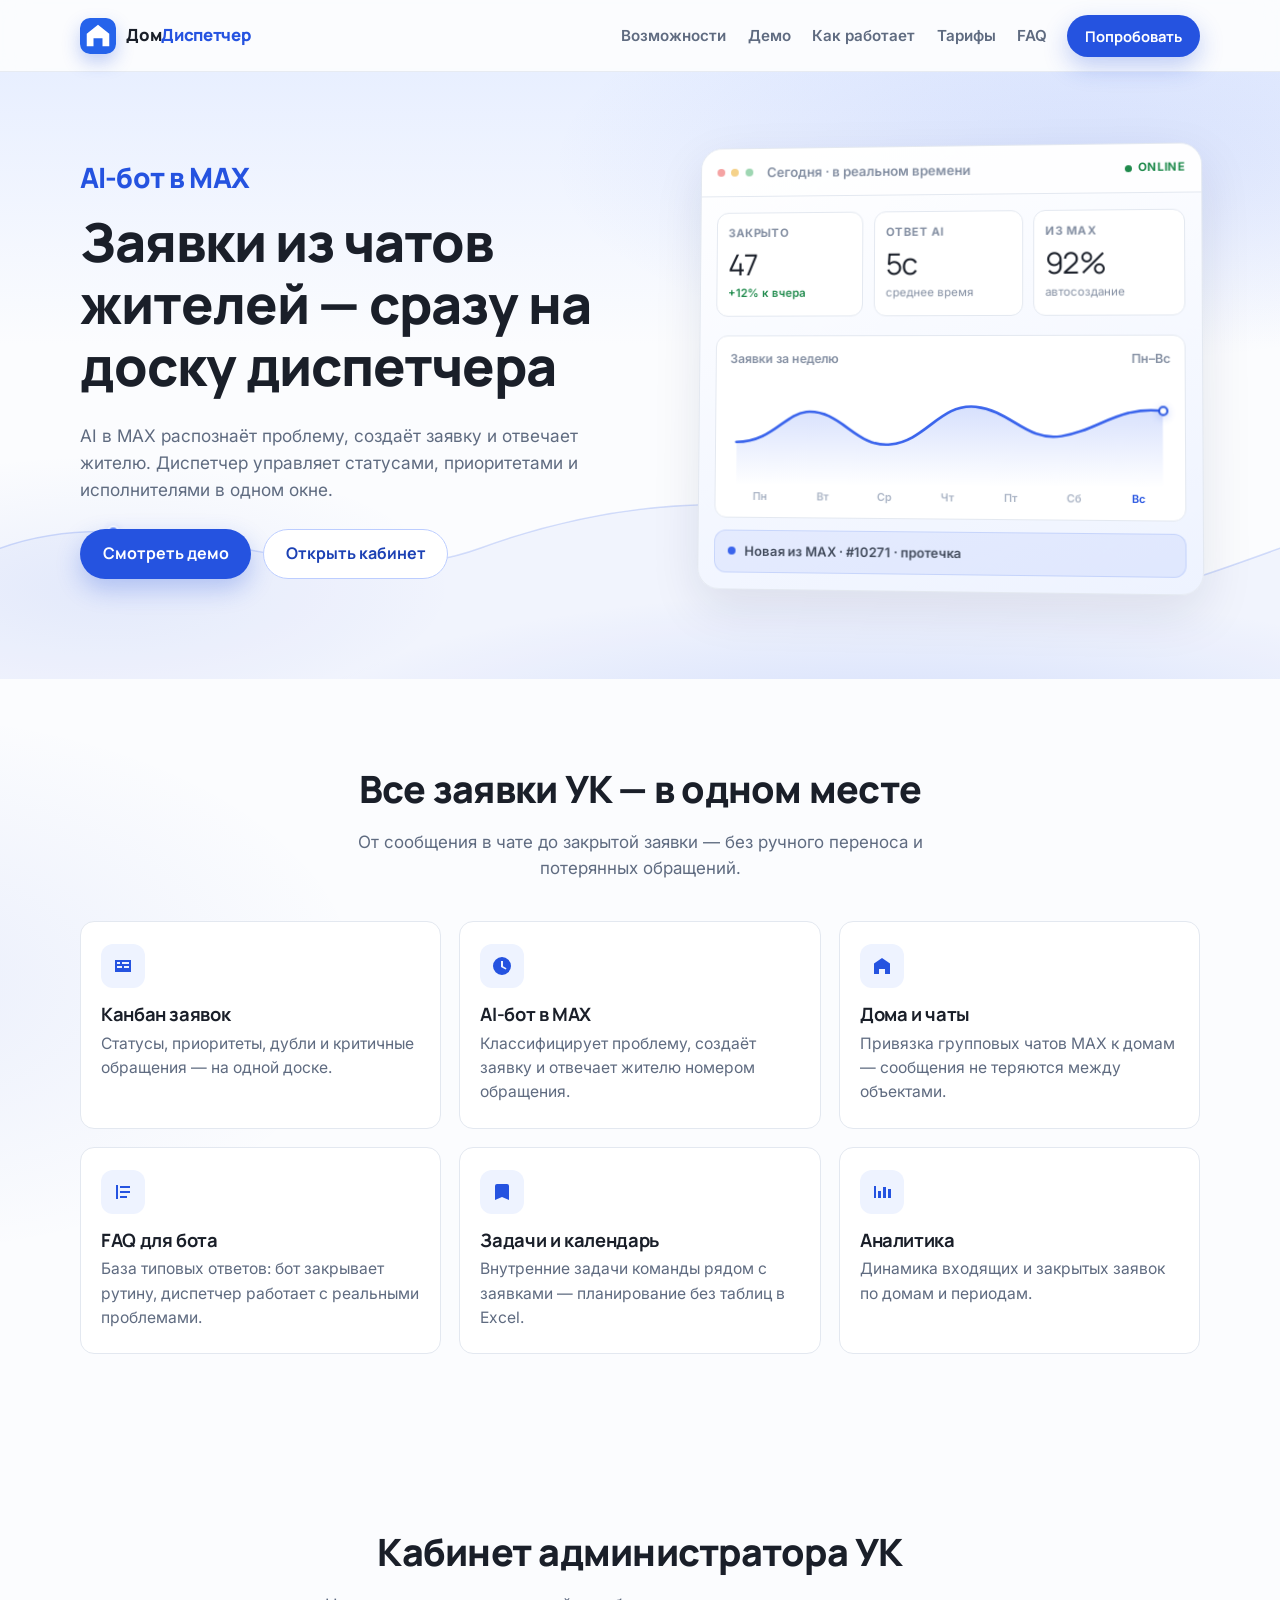
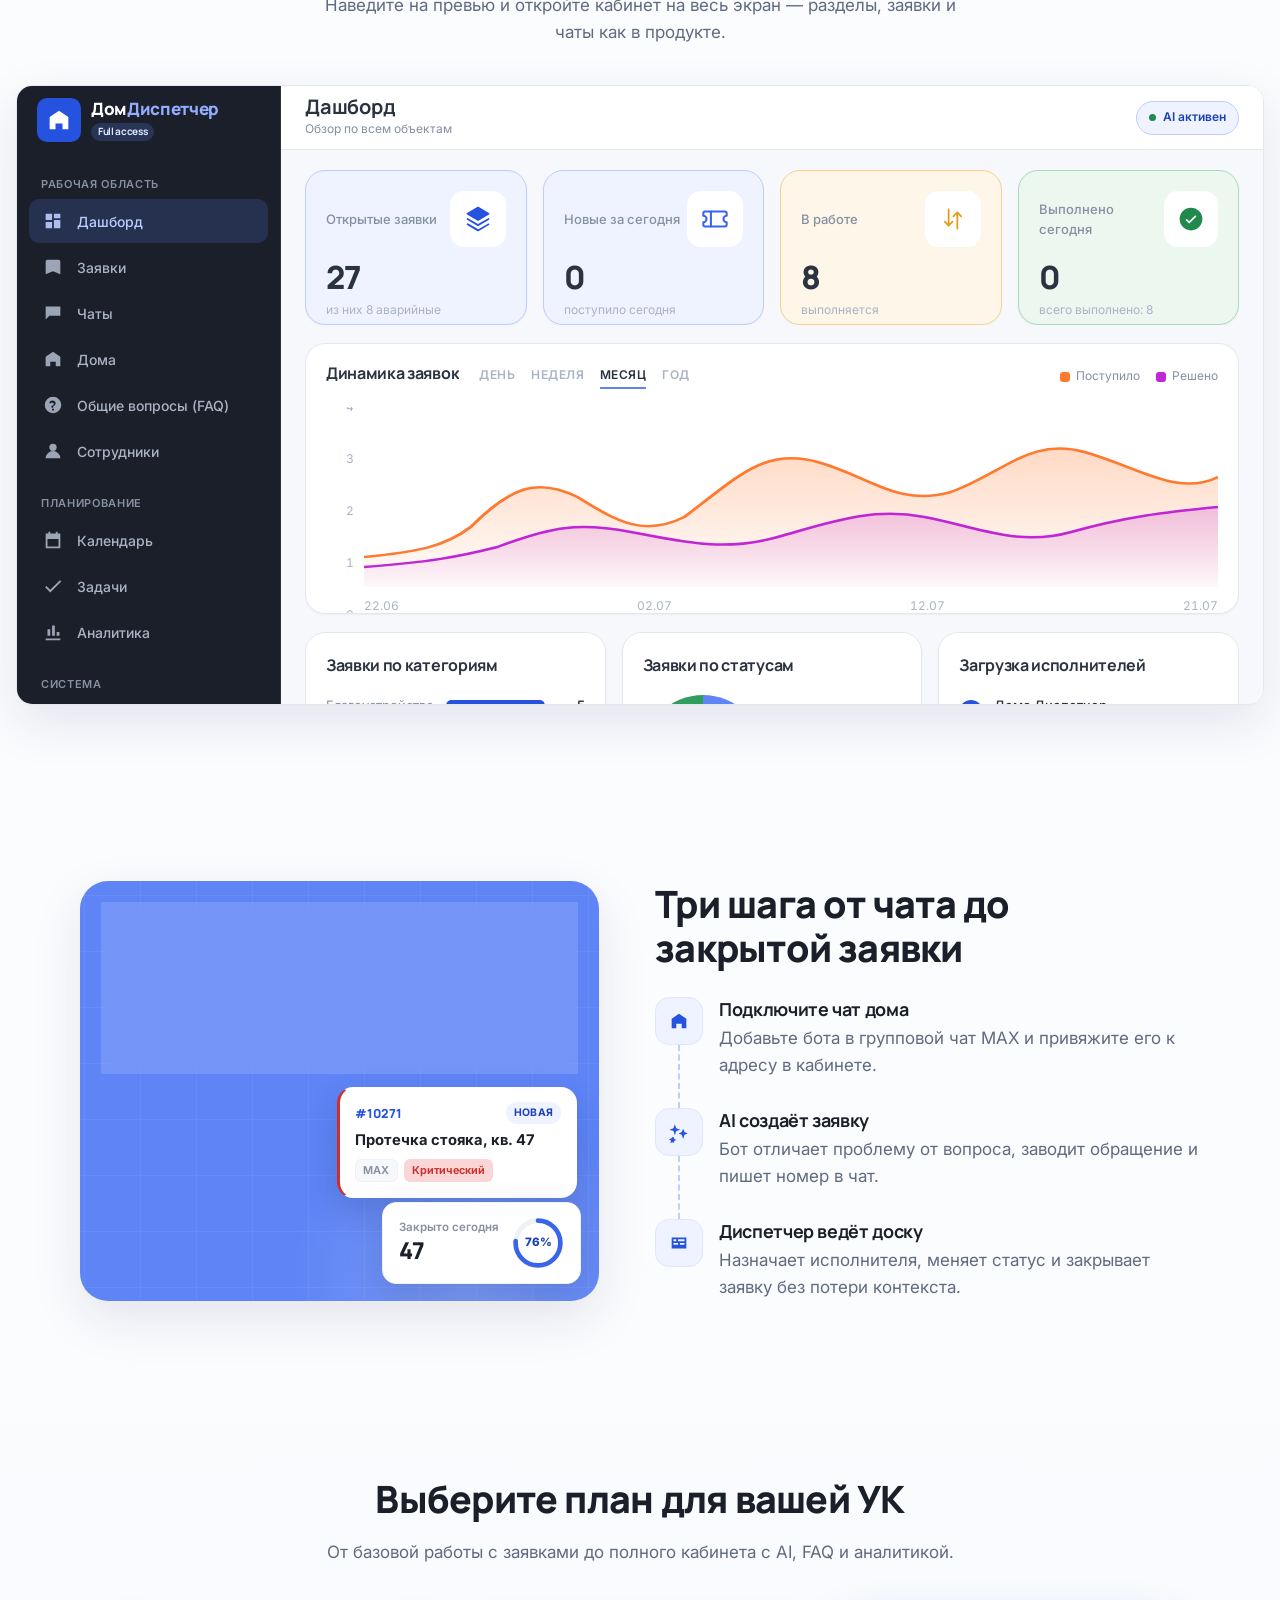
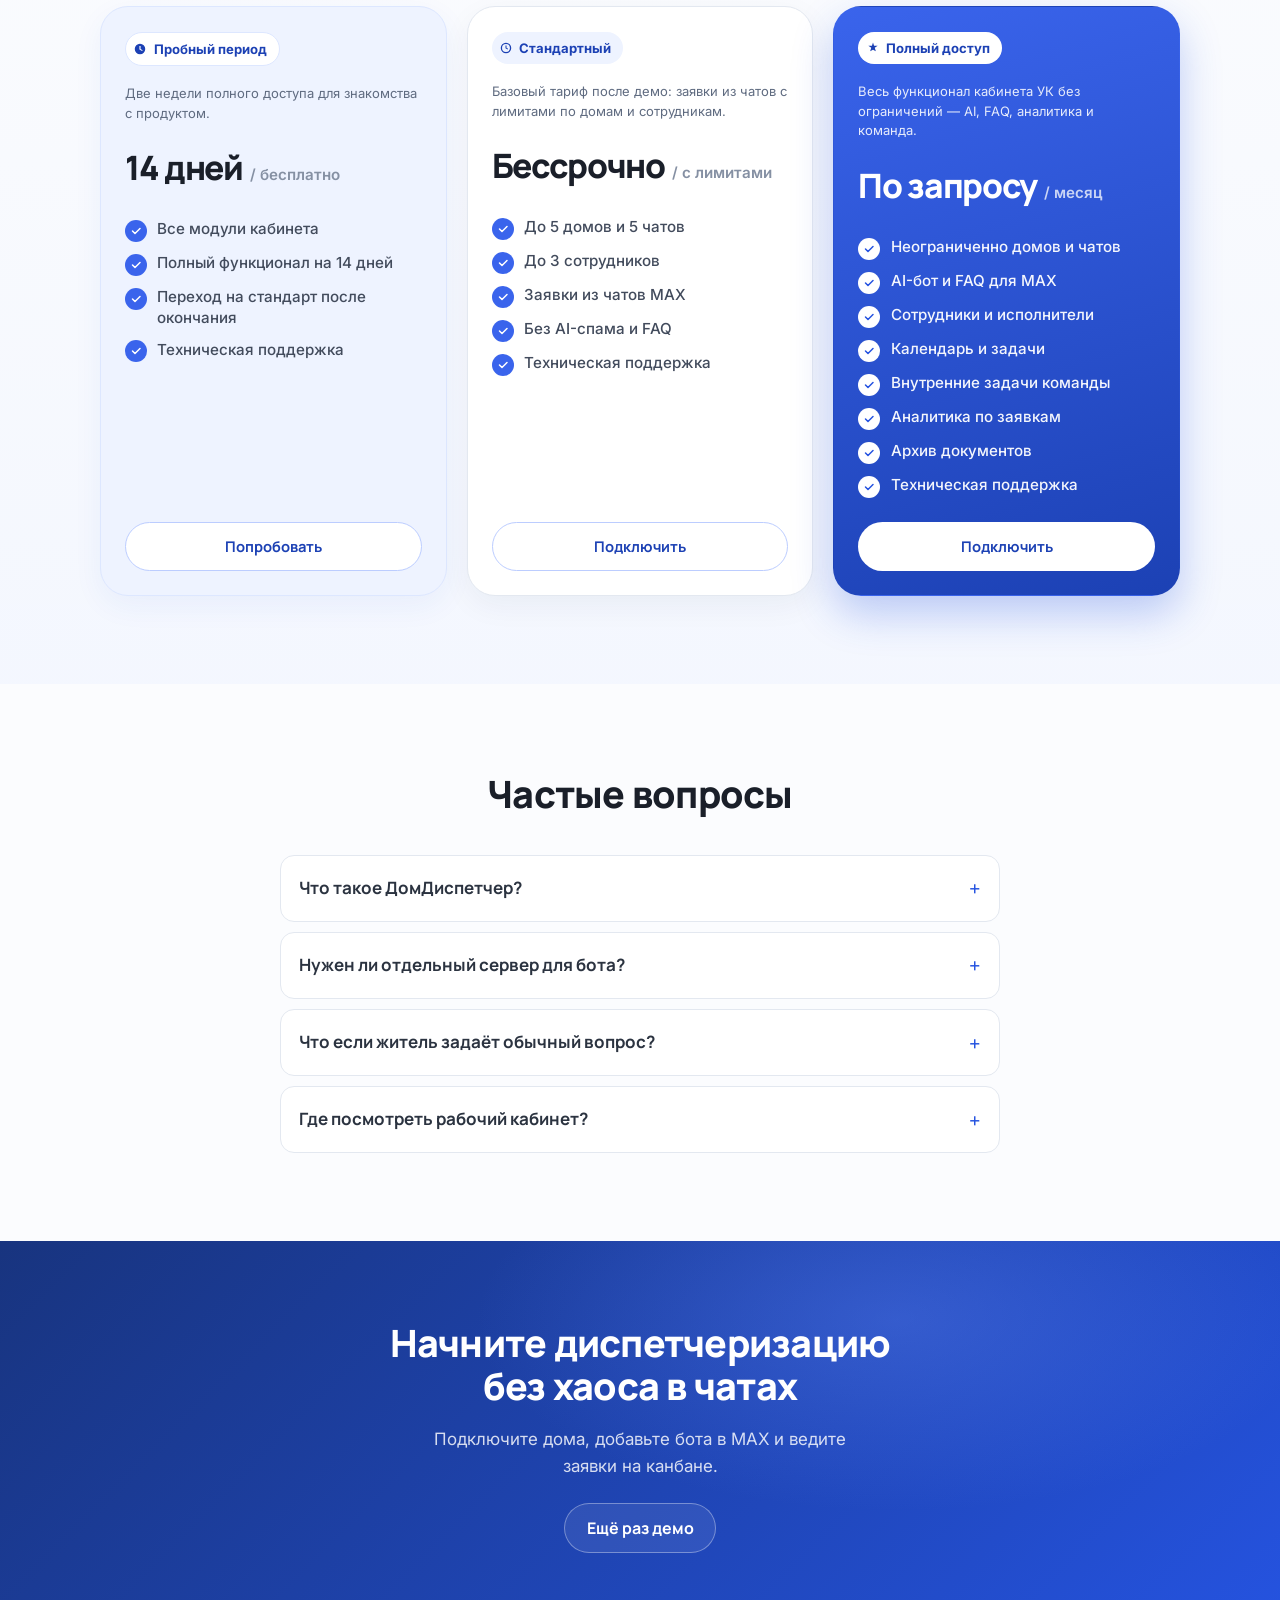
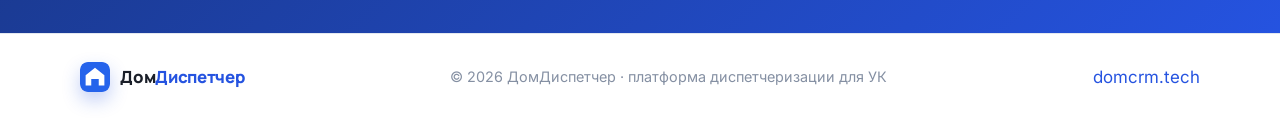
==== index.html @ 7c8297c4 "лендинг" ====
<!doctype html>
<html lang="ru">
  <head>
    <meta charset="UTF-8" />
    <meta name="viewport" content="width=device-width, initial-scale=1.0" />
    <title>ДомДиспетчер — диспетчеризация заявок для УК</title>
    <meta
      name="description"
      content="Платформа управления зданиями и заявками с AI-ботом в MAX. Заявки из чатов жителей — на доску заявок диспетчера автоматически."
    />
    <link rel="preconnect" href="https://fonts.googleapis.com" />
    <link rel="preconnect" href="https://fonts.gstatic.com" crossorigin />
    <link
      href="https://fonts.googleapis.com/css2?family=Inter:wght@400;500;600;700&family=Manrope:wght@500;600;700;800&display=swap"
      rel="stylesheet"
    />
    <link rel="icon" href="public/favicon.svg" type="image/svg+xml" />
    <link rel="stylesheet" href="css/styles.css" />
    <link rel="stylesheet" href="css/cabinet.css" />
  </head>
  <body>
    <header class="site-header" id="top">
      <div class="container header-inner">
        <a class="brand" href="#top" aria-label="ДомДиспетчер">
          <span class="brand__mark" aria-hidden="true">
            <img src="public/favicon.svg" width="36" height="36" alt="" />
          </span>
          <span class="brand__text">Дом<span>Диспетчер</span></span>
        </a>

        <nav class="nav" id="nav" aria-label="Основная навигация">
          <a href="#features">Возможности</a>
          <a href="#demo">Демо</a>
          <a href="#how">Как работает</a>
          <a href="#pricing">Тарифы</a>
          <a href="#faq">FAQ</a>
        </nav>

        <div class="header-actions">
          <button type="button" class="btn btn--primary" data-lead-open data-tariff="trial">
            Попробовать
          </button>
          <button
            class="nav-toggle"
            id="navToggle"
            type="button"
            aria-label="Меню"
            aria-expanded="false"
          >
            <span></span><span></span>
          </button>
        </div>
      </div>
    </header>

    <main>
      <!-- HERO -->
      <section class="hero">
        <div class="hero__glow" aria-hidden="true"></div>
        <div class="hero-wave" aria-hidden="true">
          <svg
            class="hero-wave__svg"
            viewBox="0 0 1200 400"
            preserveAspectRatio="none"
            xmlns="http://www.w3.org/2000/svg"
          >
            <path
              class="hero-wave__fill"
              d="M0 220 C150 140 300 300 450 220 S750 140 900 220 S1050 300 1200 220 V400 H0 Z"
            />
            <path
              id="heroWavePath"
              class="hero-wave__line"
              fill="none"
              d="M0 220 C150 140 300 300 450 220 S750 140 900 220 S1050 300 1200 220"
            />
          </svg>
          <span class="hero-wave__ball" id="heroWaveBall"></span>
        </div>
        <div class="container hero__grid">
          <div class="hero__copy">
            <p class="hero__brand">AI-бот в MAX</p>
            <h1>Заявки из чатов жителей — сразу на доску диспетчера</h1>
            <p class="hero__lead">
              AI в MAX распознаёт проблему, создаёт заявку и отвечает жителю. Диспетчер управляет
              статусами, приоритетами и исполнителями в одном окне.
            </p>
            <div class="hero__cta">
              <a class="btn btn--primary btn--lg" href="#demo">Смотреть демо</a>
              <a
                class="btn btn--outline btn--lg"
                href="https://domcrm.tech"
                target="_blank"
                rel="noopener"
                >Открыть кабинет</a
              >
            </div>
          </div>

          <div class="hero__visual" aria-hidden="true">
            <div class="hero-stats-tilt" id="heroStatsTilt">
              <div class="hero-stats">
                <div class="hero-stats__bar">
                  <span class="dot"></span><span class="dot"></span><span class="dot"></span>
                  <span class="hero-stats__title">Сегодня · в реальном времени</span>
                  <span class="hero-stats__live"><i></i> online</span>
                </div>

                <div class="hero-stats__kpis">
                  <div class="hero-kpi">
                    <span class="hero-kpi__label">Закрыто</span>
                    <strong class="hero-kpi__value"
                      ><span data-count="47" data-suffix="">0</span></strong
                    >
                    <span class="hero-kpi__hint hero-kpi__hint--up">+12% к вчера</span>
                  </div>
                  <div class="hero-kpi">
                    <span class="hero-kpi__label">Ответ AI</span>
                    <strong class="hero-kpi__value"
                      ><span data-count="5" data-suffix="с">0</span></strong
                    >
                    <span class="hero-kpi__hint">среднее время</span>
                  </div>
                  <div class="hero-kpi">
                    <span class="hero-kpi__label">Из MAX</span>
                    <strong class="hero-kpi__value"
                      ><span data-count="92" data-suffix="%">0</span></strong
                    >
                    <span class="hero-kpi__hint">автосоздание</span>
                  </div>
                </div>

                <div class="hero-stats__chart">
                  <div class="hero-chart__head">
                    <span>Заявки за неделю</span>
                    <span>Пн–Вс</span>
                  </div>
                  <div class="hero-chart__wave">
                    <svg
                      class="hero-chart__svg"
                      viewBox="-6 0 372 120"
                      preserveAspectRatio="none"
                      aria-hidden="true"
                    >
                      <defs>
                        <linearGradient
                          id="heroWaveFill"
                          gradientUnits="userSpaceOnUse"
                          x1="0"
                          y1="28"
                          x2="0"
                          y2="120"
                        >
                          <stop offset="0%" stop-color="#5e84f6" stop-opacity="0.26" />
                          <stop offset="100%" stop-color="#5e84f6" stop-opacity="0" />
                        </linearGradient>
                      </defs>
                      <path
                        class="hero-chart__area"
                        d="M0 120 V72 C30 72 42 40 60 38 C90 35 102 78 132 74 C162 70 174 28 204 32 C234 36 246 70 276 64 C306 58 324 30 360 36 V120 Z"
                      />
                      <path
                        id="heroChartLine"
                        class="hero-chart__line"
                        fill="none"
                        d="M0 72 C30 72 42 40 60 38 C90 35 102 78 132 74 C162 70 174 28 204 32 C234 36 246 70 276 64 C306 58 324 30 360 36"
                      />
                    </svg>
                    <span class="hero-chart__dot" id="heroChartDot"></span>
                    <div class="hero-chart__labels">
                      <span>Пн</span><span>Вт</span><span>Ср</span><span>Чт</span><span>Пт</span
                      ><span>Сб</span><span>Вс</span>
                    </div>
                  </div>
                </div>

                <div class="hero-stats__feed">
                  <span class="hero-stats__feed-dot"></span>
                  <span class="hero-stats__feed-text">Новая из MAX · #10271 · протечка</span>
                </div>
              </div>
            </div>
          </div>
        </div>
      </section>

      <!-- FEATURES -->
      <section class="section" id="features">
        <div class="container">
          <header class="section-head">
            <h2>Все заявки УК — в одном месте</h2>
            <p class="section-lead">
              От сообщения в чате до закрытой заявки — без ручного переноса и потерянных обращений.
            </p>
          </header>

          <div class="feature-grid">
            <article class="feature">
              <div class="feature__icon" aria-hidden="true">
                <svg width="24" height="24" viewBox="0 0 24 24" fill="none">
                  <path
                    d="M4 6h16v12H4V6Zm2 2v2h3V8H6Zm5 0v2h7V8h-7Zm-5 4v2h5v-2H6Zm7 0v2h5v-2h-5Z"
                    fill="currentColor"
                  />
                </svg>
              </div>
              <h3>Канбан заявок</h3>
              <p>Статусы, приоритеты, дубли и критичные обращения — на одной доске.</p>
            </article>
            <article class="feature">
              <div class="feature__icon" aria-hidden="true">
                <svg width="24" height="24" viewBox="0 0 24 24" fill="none">
                  <path
                    d="M12 3a9 9 0 1 0 0 18 9 9 0 0 0 0-18Zm1 4v5.2l3.5 2.1-.8 1.3L11 13V7h2Z"
                    fill="currentColor"
                  />
                </svg>
              </div>
              <h3>AI-бот в MAX</h3>
              <p>Классифицирует проблему, создаёт заявку и отвечает жителю номером обращения.</p>
            </article>
            <article class="feature">
              <div class="feature__icon" aria-hidden="true">
                <svg width="24" height="24" viewBox="0 0 24 24" fill="none">
                  <path d="M4 20V9.5L12 4l8 5.5V20h-5v-5H9v5H4Z" fill="currentColor" />
                </svg>
              </div>
              <h3>Дома и чаты</h3>
              <p>Привязка групповых чатов MAX к домам — сообщения не теряются между объектами.</p>
            </article>
            <article class="feature">
              <div class="feature__icon" aria-hidden="true">
                <svg width="24" height="24" viewBox="0 0 24 24" fill="none">
                  <path
                    d="M5 19V5h2v14H5Zm4-8h10v2H9v-2Zm0-5h10v2H9V6Zm0 10h7v2H9v-2Z"
                    fill="currentColor"
                  />
                </svg>
              </div>
              <h3>FAQ для бота</h3>
              <p>
                База типовых ответов: бот закрывает рутину, диспетчер работает с реальными
                проблемами.
              </p>
            </article>
            <article class="feature">
              <div class="feature__icon" aria-hidden="true">
                <svg width="24" height="24" viewBox="0 0 24 24" fill="none">
                  <path
                    d="M7 4h10a2 2 0 0 1 2 2v14l-7-3-7 3V6a2 2 0 0 1 2-2Z"
                    fill="currentColor"
                  />
                </svg>
              </div>
              <h3>Задачи и календарь</h3>
              <p>Внутренние задачи команды рядом с заявками — планирование без таблиц в Excel.</p>
            </article>
            <article class="feature">
              <div class="feature__icon" aria-hidden="true">
                <svg width="24" height="24" viewBox="0 0 24 24" fill="none">
                  <path
                    d="M4 18V6h2v12H4Zm4-7h3v7H8v-7Zm5-4h3v11h-3V7Zm5 2h3v9h-3V9Z"
                    fill="currentColor"
                  />
                </svg>
              </div>
              <h3>Аналитика</h3>
              <p>Динамика входящих и закрытых заявок по домам и периодам.</p>
            </article>
          </div>
        </div>
      </section>

      <!-- INTERACTIVE DEMO -->
      <section class="section section--demo" id="demo">
        <div class="container container--wide">
          <header class="section-head">
            <h2>Кабинет администратора УК</h2>
            <p class="section-lead">
              Наведите на превью и откройте кабинет на весь экран — разделы, заявки и чаты как в
              продукте.
            </p>
          </header>

          <div class="demo-frame" id="demoFrame">
            <div
              class="cabinet-demo"
              id="cabinetDemo"
              aria-label="Демо кабинета администратора ДомДиспетчер"
            >
              <div class="app-shell">
                <aside class="app-sidebar">
                  <div class="app-sidebar__brand">
                    <span class="app-sidebar__logo" aria-hidden="true">
                      <svg width="28" height="28" viewBox="0 0 24 24" fill="currentColor">
                        <path d="M4 20V9.5L12 4l8 5.5V20h-5v-5H9v5H4Z" />
                      </svg>
                    </span>
                    <div class="app-sidebar__title">
                      <div>Дом<span class="app-sidebar__title-accent">Диспетчер</span></div>
                      <span class="app-sidebar__demo-badge">Full access</span>
                    </div>
                  </div>

                  <nav class="app-sidebar__nav" id="cabinetNav" aria-label="Разделы кабинета">
                    <div class="app-sidebar__section">
                      <p class="app-sidebar__section-title">Рабочая область</p>
                      <button
                        type="button"
                        class="app-sidebar__link app-sidebar__link--active"
                        data-screen="dashboard"
                      >
                        <span class="app-sidebar__link-icon"
                          ><svg viewBox="0 0 24 24" fill="currentColor">
                            <path
                              d="M4 4h7v7H4V4Zm9 0h7v5h-7V4ZM4 13h7v7H4v-7Zm9-2h7v9h-7v-9Z"
                            /></svg
                        ></span>
                        <span class="app-sidebar__link-label">Дашборд</span>
                      </button>
                      <button type="button" class="app-sidebar__link" data-screen="requests">
                        <span class="app-sidebar__link-icon"
                          ><svg viewBox="0 0 24 24" fill="currentColor">
                            <path d="M6 4h12a2 2 0 0 1 2 2v14l-8-3.5L4 20V6a2 2 0 0 1 2-2Z" /></svg
                        ></span>
                        <span class="app-sidebar__link-label">Заявки</span>
                      </button>
                      <button type="button" class="app-sidebar__link" data-screen="chats">
                        <span class="app-sidebar__link-icon"
                          ><svg viewBox="0 0 24 24" fill="currentColor">
                            <path d="M4 5h16v10H8l-4 4V5Z" /></svg
                        ></span>
                        <span class="app-sidebar__link-label">Чаты</span>
                      </button>
                      <button type="button" class="app-sidebar__link" data-screen="buildings">
                        <span class="app-sidebar__link-icon"
                          ><svg viewBox="0 0 24 24" fill="currentColor">
                            <path d="M4 20V9.5L12 4l8 5.5V20h-5v-5H9v5H4Z" /></svg
                        ></span>
                        <span class="app-sidebar__link-label">Дома</span>
                      </button>
                      <button type="button" class="app-sidebar__link" data-screen="faq">
                        <span class="app-sidebar__link-icon"
                          ><svg viewBox="0 0 24 24" fill="currentColor">
                            <path
                              d="M12 3a9 9 0 1 0 0 18 9 9 0 0 0 0-18Zm-1 13h2v2h-2v-2Zm2.2-3.1-.9.5V15h-2v-1.8l1.8-1c.5-.3.8-.7.8-1.2 0-.8-.6-1.4-1.5-1.4S9.8 9.4 9.8 10H8c0-1.8 1.4-3 3.4-3S14.8 8.2 14.8 10c0 1.1-.5 1.9-1.6 2.9Z"
                            /></svg
                        ></span>
                        <span class="app-sidebar__link-label">Общие вопросы (FAQ)</span>
                      </button>
                      <button type="button" class="app-sidebar__link" data-screen="staff">
                        <span class="app-sidebar__link-icon"
                          ><svg viewBox="0 0 24 24" fill="currentColor">
                            <path
                              d="M12 12a4 4 0 1 0-4-4 4 4 0 0 0 4 4Zm-8 8a8 8 0 0 1 16 0H4Z"
                            /></svg
                        ></span>
                        <span class="app-sidebar__link-label">Сотрудники</span>
                      </button>
                    </div>
                    <div class="app-sidebar__section">
                      <p class="app-sidebar__section-title">Планирование</p>
                      <button type="button" class="app-sidebar__link" data-screen="calendar">
                        <span class="app-sidebar__link-icon"
                          ><svg viewBox="0 0 24 24" fill="currentColor">
                            <path d="M7 3h2v2h6V3h2v2h3v16H4V5h3V3Zm11 8H6v8h12v-8Z" /></svg
                        ></span>
                        <span class="app-sidebar__link-label">Календарь</span>
                      </button>
                      <button type="button" class="app-sidebar__link" data-screen="tasks">
                        <span class="app-sidebar__link-icon"
                          ><svg viewBox="0 0 24 24" fill="currentColor">
                            <path d="M9 16.2 4.8 12l-1.4 1.4L9 19 21 7l-1.4-1.4L9 16.2Z" /></svg
                        ></span>
                        <span class="app-sidebar__link-label">Задачи</span>
                      </button>
                      <button type="button" class="app-sidebar__link" data-screen="analytics">
                        <span class="app-sidebar__link-icon"
                          ><svg viewBox="0 0 24 24" fill="currentColor">
                            <path
                              d="M4 19h16v2H4v-2Zm2-3h3v-7H6v7Zm5 0h3V5h-3v11Zm5 0h3v-4h-3v4Z"
                            /></svg
                        ></span>
                        <span class="app-sidebar__link-label">Аналитика</span>
                      </button>
                    </div>
                    <div class="app-sidebar__section">
                      <p class="app-sidebar__section-title">Система</p>
                      <button type="button" class="app-sidebar__link" data-screen="documents">
                        <span class="app-sidebar__link-icon"
                          ><svg viewBox="0 0 24 24" fill="currentColor">
                            <path d="M6 2h9l5 5v15H6V2Zm8 1.5V8h4.5L14 3.5Z" /></svg
                        ></span>
                        <span class="app-sidebar__link-label">Документы</span>
                      </button>
                      <button type="button" class="app-sidebar__link" data-screen="tariffs">
                        <span class="app-sidebar__link-icon"
                          ><svg viewBox="0 0 24 24" fill="currentColor">
                            <path
                              d="M7 4h8a4 4 0 0 1 0 8H9v2h5v2H9v4H7v-4H5v-2h2v-2H5V4h2Zm2 2v4h6a2 2 0 0 0 0-4H9Z"
                            /></svg
                        ></span>
                        <span class="app-sidebar__link-label">Тарифы</span>
                      </button>
                    </div>
                  </nav>

                  <div class="app-sidebar__footer">
                    <span class="hd-avatar" aria-hidden="true">
                      <span class="hd-avatar__circle">А</span>
                      <span class="hd-avatar__presence"></span>
                    </span>
                    <div>
                      <div class="app-sidebar__footer-name">Админ УК</div>
                      <div class="app-sidebar__footer-role">Администратор</div>
                    </div>
                  </div>
                </aside>

                <div class="app-shell__main">
                  <header class="app-topbar">
                    <div>
                      <h3 class="app-topbar__title" id="pageTitle">Дашборд</h3>
                      <p class="app-topbar__subtitle" id="pageSub">Обзор по всем объектам</p>
                    </div>
                    <div class="app-topbar__spacer"></div>
                    <div class="app-topbar__ai">
                      <span class="app-topbar__ai-dot"></span> AI активен
                    </div>
                  </header>

                  <div class="app-shell__content">
                    <!-- Requests -->
                    <div class="page requests-page" data-screen-panel="requests">
                      <div class="requests-filters">
                        <div class="hd-search">
                          <span class="hd-search__icon" aria-hidden="true">
                            <svg
                              width="16"
                              height="16"
                              viewBox="0 0 24 24"
                              fill="none"
                              stroke="currentColor"
                              stroke-width="2"
                            >
                              <circle cx="11" cy="11" r="7" />
                              <path d="M20 20l-3.5-3.5" />
                            </svg>
                          </span>
                          <span class="hd-search__placeholder"
                            >Поиск по заявкам, жителям, тегам…</span
                          >
                        </div>
                        <div class="hd-select-mock">Все дома</div>
                        <div class="hd-select-mock">Все статусы</div>
                        <div class="hd-select-mock">Все исполнители</div>
                        <div class="hd-select-mock">Все даты</div>
                        <div class="requests-filters__spacer"></div>
                        <span class="hd-btn">+ Новая заявка</span>
                      </div>

                      <div class="requests-tabs">
                        <div class="hd-tabs" id="prioTabs" role="tablist">
                          <button
                            type="button"
                            class="hd-tabs__tab hd-tabs__tab--active"
                            data-prio="all"
                          >
                            Все <span class="hd-tabs__count" id="prioAll">0</span>
                          </button>
                          <button
                            type="button"
                            class="hd-tabs__tab hd-tabs__tab--error"
                            data-prio="critical"
                          >
                            Критичные <span class="hd-tabs__count" id="prioCritical">0</span>
                          </button>
                          <button
                            type="button"
                            class="hd-tabs__tab hd-tabs__tab--warning"
                            data-prio="high"
                          >
                            Высокий <span class="hd-tabs__count" id="prioHigh">0</span>
                          </button>
                          <button
                            type="button"
                            class="hd-tabs__tab hd-tabs__tab--brand"
                            data-prio="medium"
                          >
                            Средний <span class="hd-tabs__count" id="prioMedium">0</span>
                          </button>
                          <button
                            type="button"
                            class="hd-tabs__tab hd-tabs__tab--neutral"
                            data-prio="low"
                          >
                            Низкий <span class="hd-tabs__count" id="prioLow">0</span>
                          </button>
                        </div>
                        <div class="requests-filters__spacer"></div>
                        <div class="hd-tabs" id="viewTabs" role="tablist">
                          <button
                            type="button"
                            class="hd-tabs__tab hd-tabs__tab--active"
                            data-view="kanban"
                          >
                            Канбан
                          </button>
                          <button type="button" class="hd-tabs__tab" data-view="table">
                            Таблица
                          </button>
                          <button type="button" class="hd-tabs__tab" data-view="grid">
                            Карточки
                          </button>
                        </div>
                      </div>

                      <div class="requests-workspace" id="requestsWorkspace">
                        <div id="kanbanView" class="kanban">
                          <div class="kanban__col" data-status="new">
                            <div class="kanban__head" style="border-top-color: #5e84f6">
                              <span class="kanban__head-label">Новая</span>
                              <span class="kanban__head-count" data-count="new">0</span>
                            </div>
                            <div class="kanban__list" data-list="new"></div>
                          </div>
                          <div class="kanban__col" data-status="assigned">
                            <div class="kanban__head" style="border-top-color: #1c41b4">
                              <span class="kanban__head-label">Назначена</span>
                              <span class="kanban__head-count" data-count="assigned">0</span>
                            </div>
                            <div class="kanban__list" data-list="assigned"></div>
                          </div>
                          <div class="kanban__col" data-status="in_progress">
                            <div class="kanban__head" style="border-top-color: #e79a16">
                              <span class="kanban__head-label">В работе</span>
                              <span class="kanban__head-count" data-count="in_progress">0</span>
                            </div>
                            <div class="kanban__list" data-list="in_progress"></div>
                          </div>
                          <div class="kanban__col" data-status="done">
                            <div class="kanban__head" style="border-top-color: #1f8a4c">
                              <span class="kanban__head-label">Выполнена</span>
                              <span class="kanban__head-count" data-count="done">0</span>
                            </div>
                            <div class="kanban__list" data-list="done"></div>
                          </div>
                        </div>

                        <div class="requests-table-wrap" id="tableView" hidden>
                          <table class="requests-table">
                            <thead>
                              <tr>
                                <th>№</th>
                                <th>Заявка</th>
                                <th>Приоритет</th>
                                <th>Статус</th>
                                <th>Житель</th>
                              </tr>
                            </thead>
                            <tbody id="tableBody"></tbody>
                          </table>
                        </div>

                        <div class="ticket-grid" id="gridView" hidden></div>
                      </div>
                    </div>

                    <div class="page is-active" data-screen-panel="dashboard">
                      <div class="kpi-grid">
                        <div class="kpi-card" style="background: #eef3ff; border-color: #bccdff">
                          <div class="kpi-card__head">
                            <span class="kpi-card__label">Открытые заявки</span>
                            <span class="kpi-card__icon" style="background: #fff; color: #2553e0">
                              <svg
                                width="28"
                                height="28"
                                viewBox="0 0 256 256"
                                fill="currentColor"
                                aria-hidden="true"
                              >
                                <path
                                  d="M230.91,172A8,8,0,0,1,228,182.91l-96,56a8,8,0,0,1-8.19,0l-96-56A8,8,0,0,1,39.09,169l92,53.65,92-53.65A8,8,0,0,1,230.91,172ZM220,121.09l-92,53.65L36,121.09A8,8,0,0,0,28,134.91l96,56a8,8,0,0,0,8.19,0l96-56A8,8,0,1,0,220,121.09ZM28,86.91l96,56a8,8,0,0,0,8.19,0l96-56a8,8,0,0,0,0-13.82l-96-56a8,8,0,0,0-8.19,0l-96,56a8,8,0,0,0,0,13.82Z"
                                />
                              </svg>
                            </span>
                          </div>
                          <div class="kpi-card__value">27</div>
                          <div class="kpi-card__foot">
                            <span class="kpi-card__sub">из них 8 аварийные</span>
                          </div>
                        </div>
                        <div class="kpi-card" style="background: #eef3ff; border-color: #bccdff">
                          <div class="kpi-card__head">
                            <span class="kpi-card__label">Новые за сегодня</span>
                            <span class="kpi-card__icon" style="background: #fff; color: #3a64ec">
                              <svg
                                width="28"
                                height="28"
                                viewBox="0 0 24 24"
                                fill="none"
                                stroke="currentColor"
                                stroke-width="1.75"
                                stroke-linecap="round"
                                stroke-linejoin="round"
                                aria-hidden="true"
                              >
                                <path
                                  d="M3.5 5.5h17A1.5 1.5 0 0 1 22 7v2.25a2.75 2.75 0 0 0 0 5.5V17a1.5 1.5 0 0 1-1.5 1.5h-17A1.5 1.5 0 0 1 2 17v-2.25a2.75 2.75 0 0 0 0-5.5V7A1.5 1.5 0 0 1 3.5 5.5Z"
                                />
                                <path d="M8.5 5.5v13" />
                              </svg>
                            </span>
                          </div>
                          <div class="kpi-card__value">0</div>
                          <div class="kpi-card__foot">
                            <span class="kpi-card__sub">поступило сегодня</span>
                          </div>
                        </div>
                        <div class="kpi-card" style="background: #fef6e9; border-color: #f8d28a">
                          <div class="kpi-card__head">
                            <span class="kpi-card__label">В работе</span>
                            <span class="kpi-card__icon" style="background: #fff; color: #e79a16">
                              <svg
                                width="28"
                                height="28"
                                viewBox="0 0 256 256"
                                fill="currentColor"
                                aria-hidden="true"
                              >
                                <path
                                  d="M80,40V168.69L58.34,147a8,8,0,0,0-11.32,11.32l35.32,35.31a8,8,0,0,0,11.32,0L129,158.35A8,8,0,0,0,117.66,147L96,168.69V40a8,8,0,0,0-16,0Z"
                                />
                                <path
                                  d="M208.66,97.66,173.34,62.35a8,8,0,0,0-11.32,0L126.7,97.66A8,8,0,0,0,138,109l21.66-21.65V216a8,8,0,0,0,16,0V87.31L197.34,109a8,8,0,0,0,11.32-11.32Z"
                                />
                              </svg>
                            </span>
                          </div>
                          <div class="kpi-card__value">8</div>
                          <div class="kpi-card__foot">
                            <span class="kpi-card__sub">выполняется</span>
                          </div>
                        </div>
                        <div class="kpi-card" style="background: #ecf7f0; border-color: #a8dabb">
                          <div class="kpi-card__head">
                            <span class="kpi-card__label">Выполнено сегодня</span>
                            <span class="kpi-card__icon" style="background: #fff; color: #1f8a4c">
                              <svg
                                width="28"
                                height="28"
                                viewBox="0 0 256 256"
                                fill="currentColor"
                                aria-hidden="true"
                              >
                                <path
                                  d="M128,24A104,104,0,1,0,232,128,104.11,104.11,0,0,0,128,24Zm45.66,85.66-56,56a8,8,0,0,1-11.32,0l-24-24a8,8,0,0,1,11.32-11.32L112,148.69l50.34-50.35a8,8,0,0,1,11.32,11.32Z"
                                />
                              </svg>
                            </span>
                          </div>
                          <div class="kpi-card__value">0</div>
                          <div class="kpi-card__foot">
                            <span class="kpi-card__sub">всего выполнено: 8</span>
                          </div>
                        </div>
                      </div>

                      <div class="hd-card dynamics-chart">
                        <div class="card-head dynamics-chart__head">
                          <div class="dynamics-chart__titles">
                            <h3 class="hd-h3">Динамика заявок</h3>
                            <div class="dynamics-chart__tabs" role="tablist">
                              <button type="button" class="dynamics-chart__tab" data-period="day">
                                День
                              </button>
                              <button type="button" class="dynamics-chart__tab" data-period="week">
                                Неделя
                              </button>
                              <button
                                type="button"
                                class="dynamics-chart__tab is-active"
                                data-period="month"
                              >
                                Месяц
                              </button>
                              <button type="button" class="dynamics-chart__tab" data-period="year">
                                Год
                              </button>
                            </div>
                          </div>
                          <div class="legend">
                            <span class="legend__item"
                              ><span class="legend__swatch" style="background: #ff7a2f"></span
                              >Поступило</span
                            >
                            <span class="legend__item"
                              ><span class="legend__swatch" style="background: #c026d3"></span
                              >Решено</span
                            >
                          </div>
                        </div>
                        <div class="area-chart">
                          <div class="area-chart__body">
                            <div class="area-chart__y" aria-hidden="true">
                              <span class="area-chart__y-tick" style="top: 0%">4</span>
                              <span class="area-chart__y-tick" style="top: 25%">3</span>
                              <span class="area-chart__y-tick" style="top: 50%">2</span>
                              <span class="area-chart__y-tick" style="top: 75%">1</span>
                              <span class="area-chart__y-tick" style="top: 100%">0</span>
                            </div>
                            <div class="area-chart__main">
                              <div class="area-chart__plot">
                                <svg
                                  class="area-chart__svg"
                                  viewBox="0 0 640 180"
                                  preserveAspectRatio="none"
                                  aria-hidden="true"
                                >
                                  <defs>
                                    <linearGradient id="incFill" x1="0" y1="0" x2="0" y2="1">
                                      <stop offset="0%" stop-color="#ff7a2f" stop-opacity="0.28" />
                                      <stop
                                        offset="100%"
                                        stop-color="#ff7a2f"
                                        stop-opacity="0.02"
                                      />
                                    </linearGradient>
                                    <linearGradient id="resFill" x1="0" y1="0" x2="0" y2="1">
                                      <stop offset="0%" stop-color="#c026d3" stop-opacity="0.22" />
                                      <stop
                                        offset="100%"
                                        stop-color="#c026d3"
                                        stop-opacity="0.02"
                                      />
                                    </linearGradient>
                                  </defs>
                                  <path
                                    fill="url(#incFill)"
                                    d="M0,150 C40,145 60,140 80,120 C110,80 130,70 160,90 C190,115 210,130 240,110 C280,70 300,40 340,55 C380,70 400,100 440,85 C480,65 500,30 540,45 C580,60 610,90 640,70 L640,180 L0,180 Z"
                                  />
                                  <path
                                    fill="none"
                                    stroke="#ff7a2f"
                                    stroke-width="2.5"
                                    d="M0,150 C40,145 60,140 80,120 C110,80 130,70 160,90 C190,115 210,130 240,110 C280,70 300,40 340,55 C380,70 400,100 440,85 C480,65 500,30 540,45 C580,60 610,90 640,70"
                                  />
                                  <path
                                    fill="url(#resFill)"
                                    d="M0,160 C50,155 70,150 100,140 C140,120 160,115 200,125 C240,135 270,145 310,130 C350,115 380,100 420,110 C460,120 490,140 530,125 C570,110 600,105 640,100 L640,180 L0,180 Z"
                                  />
                                  <path
                                    fill="none"
                                    stroke="#c026d3"
                                    stroke-width="2.5"
                                    d="M0,160 C50,155 70,150 100,140 C140,120 160,115 200,125 C240,135 270,145 310,130 C350,115 380,100 420,110 C460,120 490,140 530,125 C570,110 600,105 640,100"
                                  />
                                </svg>
                              </div>
                              <div class="area-chart__x" aria-hidden="true">
                                <span>22.06</span><span>02.07</span><span>12.07</span
                                ><span>21.07</span>
                              </div>
                            </div>
                          </div>
                        </div>
                      </div>

                      <div class="dash-row dash-row--3">
                        <div class="hd-card">
                          <h3 class="hd-h3 card-title">Заявки по категориям</h3>
                          <div class="cat-bars">
                            <div class="cat-bars__row">
                              <span class="cat-bars__label">Благоустройство</span>
                              <div class="cat-bars__track">
                                <div
                                  class="cat-bars__fill"
                                  style="width: 100%; background: #2553e0"
                                ></div>
                              </div>
                              <span class="cat-bars__count">5</span>
                            </div>
                            <div class="cat-bars__row">
                              <span class="cat-bars__label">Водоснабжение</span>
                              <div class="cat-bars__track">
                                <div
                                  class="cat-bars__fill"
                                  style="width: 100%; background: #e79a16"
                                ></div>
                              </div>
                              <span class="cat-bars__count">5</span>
                            </div>
                            <div class="cat-bars__row">
                              <span class="cat-bars__label">Домофон</span>
                              <div class="cat-bars__track">
                                <div
                                  class="cat-bars__fill"
                                  style="width: 100%; background: #2f9e5d"
                                ></div>
                              </div>
                              <span class="cat-bars__count">5</span>
                            </div>
                            <div class="cat-bars__row">
                              <span class="cat-bars__label">Уборка</span>
                              <div class="cat-bars__track">
                                <div
                                  class="cat-bars__fill"
                                  style="width: 100%; background: #5e84f6"
                                ></div>
                              </div>
                              <span class="cat-bars__count">5</span>
                            </div>
                            <div class="cat-bars__row">
                              <span class="cat-bars__label">Отопление</span>
                              <div class="cat-bars__track">
                                <div
                                  class="cat-bars__fill"
                                  style="width: 100%; background: #c026d3"
                                ></div>
                              </div>
                              <span class="cat-bars__count">5</span>
                            </div>
                            <div class="cat-bars__row">
                              <span class="cat-bars__label">Электрика</span>
                              <div class="cat-bars__track">
                                <div
                                  class="cat-bars__fill"
                                  style="width: 100%; background: #cc2f2d"
                                ></div>
                              </div>
                              <span class="cat-bars__count">5</span>
                            </div>
                          </div>
                        </div>

                        <div class="hd-card">
                          <h3 class="hd-h3 card-title">Заявки по статусам</h3>
                          <div class="donut">
                            <div
                              class="donut__ring"
                              style="
                                background: conic-gradient(
                                  #5e84f6 0 113deg,
                                  #1c41b4 113deg 195deg,
                                  #ff7a2f 195deg 277deg,
                                  #2f9e5d 277deg 360deg
                                );
                              "
                            >
                              <div class="donut__hole">
                                <span class="donut__total">35</span>
                                <span class="donut__caption">всего</span>
                              </div>
                            </div>
                            <div class="donut__legend">
                              <div class="donut__legend-row">
                                <span class="donut__swatch" style="background: #5e84f6"></span
                                ><span class="donut__legend-label">Новые</span
                                ><span class="donut__legend-count">11</span>
                              </div>
                              <div class="donut__legend-row">
                                <span class="donut__swatch" style="background: #1c41b4"></span
                                ><span class="donut__legend-label">Назначенные</span
                                ><span class="donut__legend-count">8</span>
                              </div>
                              <div class="donut__legend-row">
                                <span class="donut__swatch" style="background: #ff7a2f"></span
                                ><span class="donut__legend-label">В работе</span
                                ><span class="donut__legend-count">8</span>
                              </div>
                              <div class="donut__legend-row">
                                <span class="donut__swatch" style="background: #2f9e5d"></span
                                ><span class="donut__legend-label">Выполнены</span
                                ><span class="donut__legend-count">8</span>
                              </div>
                            </div>
                          </div>
                        </div>

                        <div class="hd-card">
                          <h3 class="hd-h3 card-title">Загрузка исполнителей</h3>
                          <div class="emp-load">
                            <div class="emp-load__row">
                              <span class="hd-avatar" style="width: 24px; height: 24px"
                                ><span
                                  class="hd-avatar__circle"
                                  style="font-size: 10px; background: #2553e0"
                                  >ДД</span
                                ></span
                              >
                              <div class="emp-load__main">
                                <div class="emp-load__name">Демо Диспетчер</div>
                                <div class="hd-meter" style="height: 8px">
                                  <div
                                    class="hd-meter__fill"
                                    style="
                                      width: 100%;
                                      height: 100%;
                                      background: #2553e0;
                                      border-radius: 999px;
                                    "
                                  ></div>
                                </div>
                              </div>
                              <span class="emp-load__pct">16</span>
                            </div>
                          </div>
                        </div>
                      </div>
                    </div>

                    <div class="page page--chats" data-screen-panel="chats">
                      <div class="chats-toolbar">
                        <div class="hd-search hd-search--wide">
                          <span class="hd-search__icon" aria-hidden="true">
                            <svg
                              width="16"
                              height="16"
                              viewBox="0 0 24 24"
                              fill="none"
                              stroke="currentColor"
                              stroke-width="2"
                            >
                              <circle cx="11" cy="11" r="7" />
                              <path d="M20 20l-3.5-3.5" />
                            </svg>
                          </span>
                          <span class="hd-search__placeholder"
                            >Поиск по дому, чату или тексту сообщения…</span
                          >
                        </div>
                        <div class="hd-select-mock">Все дома</div>
                      </div>

                      <div class="chats-layout">
                        <div class="hd-card chats-list">
                          <div class="chats-list__head">
                            <h3 class="hd-h3">Дома и чаты</h3>
                            <span class="hd-badge hd-badge--brand">1</span>
                          </div>
                          <button type="button" class="chats-list__item chats-list__item--active">
                            <div class="chats-list__top">
                              <span class="chats-list__building">ЖК «Демо-Сервис»</span>
                              <span class="chats-list__time">19:37</span>
                            </div>
                            <div class="chats-list__meta">
                              <span>Чат -78920385083435</span>
                              <span class="hd-badge hd-badge--warning">8</span>
                            </div>
                            <div class="chats-list__preview">
                              Бот: Спасибо! Ваше обращение принято… Номер заявки: #10274
                            </div>
                          </button>
                          <button type="button" class="chats-list__item">
                            <div class="chats-list__top">
                              <span class="chats-list__building">ЖК «Алые Паруса», корп. 1</span>
                              <span class="chats-list__time">вчера</span>
                            </div>
                            <div class="chats-list__meta">
                              <span>Чат -998120334</span>
                            </div>
                            <div class="chats-list__preview">
                              Бот: создана заявка HD-1038 — нет света в подъезде
                            </div>
                          </button>
                        </div>

                        <div class="hd-card chats-thread">
                          <div class="chats-thread__head">
                            <div class="chats-thread__head-body">
                              <h3 class="chats-thread__title">ЖК «Демо-Сервис»</h3>
                              <span class="chats-thread__sub"
                                >Чат -78920385083435 · 8 сообщений</span
                              >
                            </div>
                            <span class="chats-thread__bound">Чат привязан к MAX</span>
                          </div>
                          <div class="chats-thread__messages">
                            <div class="chats-message">
                              <span class="hd-avatar" style="width: 32px; height: 32px"
                                ><span class="hd-avatar__circle" style="background: #2553e0"
                                  >К</span
                                ></span
                              >
                              <div class="chats-message__content">
                                <div class="chats-message__meta">
                                  <span class="chats-message__author">Ксения</span>
                                </div>
                                <div class="chats-message__bubble">
                                  <div class="chats-message__text chats-message__text--expanded">
                                    В подъезде 2 сломался домофон, не открывается дверь.
                                  </div>
                                  <div class="chats-message__actions">
                                    <span>Ответить</span><span>Удалить</span>
                                  </div>
                                </div>
                                <span class="chats-message__time">15 июля в 14:36</span>
                              </div>
                            </div>

                            <div class="chats-message chats-message--outgoing">
                              <span class="hd-avatar" style="width: 32px; height: 32px"
                                ><span class="hd-avatar__circle" style="background: #7c3aed"
                                  >БД</span
                                ></span
                              >
                              <div class="chats-message__content">
                                <div class="chats-message__meta">
                                  <span class="chats-message__author">Бот ДомДиспетчер</span>
                                </div>
                                <div class="chats-message__bubble">
                                  <div class="chats-message__text chats-message__text--expanded">
                                    Спасибо! Ваше обращение принято и будет передано в управляющую
                                    компанию. Номер заявки: #10271
                                  </div>
                                  <div class="chats-message__actions">
                                    <span>Ответить</span><span>Удалить</span>
                                  </div>
                                </div>
                                <span class="chats-message__time">15 июля в 14:36</span>
                              </div>
                            </div>

                            <div class="chats-message">
                              <span class="hd-avatar" style="width: 32px; height: 32px"
                                ><span class="hd-avatar__circle" style="background: #2553e0"
                                  >П</span
                                ></span
                              >
                              <div class="chats-message__content">
                                <div class="chats-message__meta">
                                  <span class="chats-message__author">Павел</span>
                                </div>
                                <div class="chats-message__bubble">
                                  <div class="chats-message__text chats-message__text--expanded">
                                    В подъезде 2 не работает лифт уже час.
                                  </div>
                                  <div class="chats-message__actions">
                                    <span>Ответить</span><span>Удалить</span>
                                  </div>
                                </div>
                                <span class="chats-message__time">15 июля в 15:02</span>
                              </div>
                            </div>

                            <div class="chats-message chats-message--outgoing">
                              <span class="hd-avatar" style="width: 32px; height: 32px"
                                ><span class="hd-avatar__circle" style="background: #7c3aed"
                                  >БД</span
                                ></span
                              >
                              <div class="chats-message__content">
                                <div class="chats-message__meta">
                                  <span class="chats-message__author">Бот ДомДиспетчер</span>
                                </div>
                                <div class="chats-message__bubble">
                                  <div class="chats-message__text chats-message__text--expanded">
                                    Спасибо! Ваше обращение принято и будет передано в управляющую
                                    компанию. Номер заявки: #10272
                                  </div>
                                  <div class="chats-message__actions">
                                    <span>Ответить</span><span>Удалить</span>
                                  </div>
                                </div>
                                <span class="chats-message__time">15 июля в 15:02</span>
                              </div>
                            </div>

                            <div class="chats-message">
                              <span class="hd-avatar" style="width: 32px; height: 32px"
                                ><span class="hd-avatar__circle" style="background: #2553e0"
                                  >А</span
                                ></span
                              >
                              <div class="chats-message__content">
                                <div class="chats-message__meta">
                                  <span class="chats-message__author">Анна</span>
                                </div>
                                <div class="chats-message__bubble">
                                  <div class="chats-message__text chats-message__text--expanded">
                                    Протекает батарея в кв. 18, вода на полу!
                                  </div>
                                  <div class="chats-message__actions">
                                    <span>Ответить</span><span>Удалить</span>
                                  </div>
                                </div>
                                <span class="chats-message__time">15 июля в 16:18</span>
                              </div>
                            </div>

                            <div class="chats-message chats-message--outgoing">
                              <span class="hd-avatar" style="width: 32px; height: 32px"
                                ><span class="hd-avatar__circle" style="background: #7c3aed"
                                  >БД</span
                                ></span
                              >
                              <div class="chats-message__content">
                                <div class="chats-message__meta">
                                  <span class="chats-message__author">Бот ДомДиспетчер</span>
                                </div>
                                <div class="chats-message__bubble">
                                  <div class="chats-message__text chats-message__text--expanded">
                                    Спасибо! Ваше обращение принято и будет передано в управляющую
                                    компанию. Номер заявки: #10273
                                  </div>
                                  <div class="chats-message__actions">
                                    <span>Ответить</span><span>Удалить</span>
                                  </div>
                                </div>
                                <span class="chats-message__time">15 июля в 16:18</span>
                              </div>
                            </div>

                            <div class="chats-message">
                              <span class="hd-avatar" style="width: 32px; height: 32px"
                                ><span class="hd-avatar__circle" style="background: #2553e0"
                                  >С</span
                                ></span
                              >
                              <div class="chats-message__content">
                                <div class="chats-message__meta">
                                  <span class="chats-message__author">Сергей</span>
                                </div>
                                <div class="chats-message__bubble">
                                  <div class="chats-message__text chats-message__text--expanded">
                                    На 3 этаже нет света в коридоре.
                                  </div>
                                  <div class="chats-message__actions">
                                    <span>Ответить</span><span>Удалить</span>
                                  </div>
                                </div>
                                <span class="chats-message__time">15 июля в 18:41</span>
                              </div>
                            </div>

                            <div class="chats-message chats-message--outgoing">
                              <span class="hd-avatar" style="width: 32px; height: 32px"
                                ><span class="hd-avatar__circle" style="background: #7c3aed"
                                  >БД</span
                                ></span
                              >
                              <div class="chats-message__content">
                                <div class="chats-message__meta">
                                  <span class="chats-message__author">Бот ДомДиспетчер</span>
                                </div>
                                <div class="chats-message__bubble">
                                  <div class="chats-message__text chats-message__text--expanded">
                                    Спасибо! Ваше обращение принято и будет передано в управляющую
                                    компанию. Номер заявки: #10274
                                  </div>
                                  <div class="chats-message__actions">
                                    <span>Ответить</span><span>Удалить</span>
                                  </div>
                                </div>
                                <span class="chats-message__time">15 июля в 18:41</span>
                              </div>
                            </div>
                          </div>
                        </div>

                        <aside class="hd-card chats-actions" aria-label="Ответ и рассылка">
                          <div class="chats-actions__block">
                            <h3 class="hd-h3">Ответ в чат</h3>
                            <p class="chats-actions__sub">
                              Сначала выберите дом, затем отправьте сообщение
                            </p>
                            <div class="hd-select-mock hd-select-mock--block">ЖК «Демо-Сервис»</div>
                            <div class="hd-textarea-mock">Сообщение для ЖК «Демо-Сервис»</div>
                            <span class="hd-btn hd-btn--block">Ответить</span>
                          </div>

                          <div class="chats-actions__block">
                            <h3 class="hd-h3">Массовая рассылка</h3>
                            <p class="chats-actions__sub">Выберите дома для рассылки</p>
                            <div class="chats-broadcast-picker">
                              <div class="chats-broadcast-picker__search">
                                <div class="hd-search">
                                  <span class="hd-search__icon" aria-hidden="true">
                                    <svg
                                      width="16"
                                      height="16"
                                      viewBox="0 0 24 24"
                                      fill="none"
                                      stroke="currentColor"
                                      stroke-width="2"
                                    >
                                      <circle cx="11" cy="11" r="7" />
                                      <path d="M20 20l-3.5-3.5" />
                                    </svg>
                                  </span>
                                  <span class="hd-search__placeholder"
                                    >Поиск по названию дома…</span
                                  >
                                </div>
                              </div>
                              <div class="chats-broadcast-picker__body">
                                <div
                                  class="chats-broadcast-picker__row chats-broadcast-picker__row--all"
                                >
                                  <span
                                    class="chats-broadcast-picker__check"
                                    aria-hidden="true"
                                  ></span>
                                  <span class="chats-broadcast-picker__label">Все дома</span>
                                </div>
                                <div class="chats-broadcast-picker__list">
                                  <div class="chats-broadcast-picker__row">
                                    <span
                                      class="chats-broadcast-picker__check chats-broadcast-picker__check--on"
                                      aria-hidden="true"
                                    >
                                      <svg
                                        width="14"
                                        height="14"
                                        viewBox="0 0 24 24"
                                        fill="none"
                                        stroke="#fff"
                                        stroke-width="3"
                                      >
                                        <path d="M5 12l5 5L20 7" />
                                      </svg>
                                    </span>
                                    <span class="chats-broadcast-picker__label"
                                      >ЖК «Демо-Сервис»</span
                                    >
                                  </div>
                                </div>
                              </div>
                            </div>
                            <div class="hd-textarea-mock">Текст для выбранных домов</div>
                            <span class="hd-btn hd-btn--secondary hd-btn--block"
                              >Отправить всем</span
                            >
                          </div>
                        </aside>
                      </div>
                    </div>

                    <div class="page page--buildings" data-screen-panel="buildings">
                      <div class="page-header">
                        <p class="page-header__subtitle">4 в списке</p>
                        <span class="hd-btn">+ Добавить дом</span>
                      </div>
                      <div class="cards-grid cards-grid--340">
                        <article class="building-card building-card--actionable">
                          <div class="building-card__head">
                            <div class="building-card__icon" aria-hidden="true">
                              <svg width="22" height="22" viewBox="0 0 24 24" fill="currentColor">
                                <path
                                  d="M3 21V8l7-5 4 3v-1h7v15h-7v-6H10v6H3Zm2-2h3v-4h8v4h3V9.5l-5-3.57V8h-3.5L5 10.2V19Z"
                                />
                              </svg>
                            </div>
                            <div class="building-card__content">
                              <div class="building-card__title-row">
                                <div class="building-card__name">ЖК «Демо-Сервис», 1</div>
                              </div>
                              <div class="building-card__addr">г. Москва, ул. Парусная, 12</div>
                              <div class="building-card__status">
                                <span class="hd-badge hd-badge--success"
                                  ><span class="hd-badge__dot"></span>Бот подключён</span
                                >
                              </div>
                            </div>
                          </div>
                        </article>
                        <article class="building-card building-card--actionable">
                          <div class="building-card__head">
                            <div class="building-card__icon" aria-hidden="true">
                              <svg width="22" height="22" viewBox="0 0 24 24" fill="currentColor">
                                <path
                                  d="M3 21V8l7-5 4 3v-1h7v15h-7v-6H10v6H3Zm2-2h3v-4h8v4h3V9.5l-5-3.57V8h-3.5L5 10.2V19Z"
                                />
                              </svg>
                            </div>
                            <div class="building-card__content">
                              <div class="building-card__title-row">
                                <div class="building-card__name">ЖК «Алые Паруса», корп. 1</div>
                              </div>
                              <div class="building-card__addr">г. Москва, ул. Парусная, 12к1</div>
                              <div class="building-card__status">
                                <span class="hd-badge hd-badge--success"
                                  ><span class="hd-badge__dot"></span>Бот подключён</span
                                >
                              </div>
                            </div>
                          </div>
                        </article>
                        <article class="building-card building-card--actionable">
                          <div class="building-card__head">
                            <div class="building-card__icon" aria-hidden="true">
                              <svg width="22" height="22" viewBox="0 0 24 24" fill="currentColor">
                                <path
                                  d="M3 21V8l7-5 4 3v-1h7v15h-7v-6H10v6H3Zm2-2h3v-4h8v4h3V9.5l-5-3.57V8h-3.5L5 10.2V19Z"
                                />
                              </svg>
                            </div>
                            <div class="building-card__content">
                              <div class="building-card__title-row">
                                <div class="building-card__name">ЖК «Северный Парк», корп. 1</div>
                              </div>
                              <div class="building-card__addr">г. Москва, пр. Северный, 5</div>
                              <div class="building-card__status">
                                <span class="hd-badge hd-badge--warning"
                                  ><span class="hd-badge__dot"></span>Бот не подключён</span
                                >
                              </div>
                            </div>
                          </div>
                        </article>
                        <article class="building-card building-card--actionable">
                          <div class="building-card__head">
                            <div class="building-card__icon" aria-hidden="true">
                              <svg width="22" height="22" viewBox="0 0 24 24" fill="currentColor">
                                <path
                                  d="M3 21V8l7-5 4 3v-1h7v15h-7v-6H10v6H3Zm2-2h3v-4h8v4h3V9.5l-5-3.57V8h-3.5L5 10.2V19Z"
                                />
                              </svg>
                            </div>
                            <div class="building-card__content">
                              <div class="building-card__title-row">
                                <div class="building-card__name">ул. Ленина, 12</div>
                              </div>
                              <div class="building-card__addr">г. Москва, ул. Ленина, 12</div>
                              <div class="building-card__status">
                                <span class="hd-badge hd-badge--success"
                                  ><span class="hd-badge__dot"></span>Бот подключён</span
                                >
                              </div>
                            </div>
                          </div>
                        </article>
                      </div>
                    </div>

                    <div class="page page--faq" data-screen-panel="faq">
                      <div class="page-header">
                        <p class="page-header__subtitle">5 вопросов · только просмотр</p>
                      </div>
                      <div class="admin-toolbar">
                        <div class="admin-toolbar__search">
                          <div class="hd-search hd-search--wide">
                            <span class="hd-search__icon" aria-hidden="true">
                              <svg
                                width="16"
                                height="16"
                                viewBox="0 0 24 24"
                                fill="none"
                                stroke="currentColor"
                                stroke-width="2"
                              >
                                <circle cx="11" cy="11" r="7" />
                                <path d="M20 20l-3.5-3.5" />
                              </svg>
                            </span>
                            <span class="hd-search__placeholder">Поиск по вопросу или ответу…</span>
                          </div>
                        </div>
                      </div>
                      <div class="faq-list hd-card hd-card--flush">
                        <div class="faq-item faq-item--open">
                          <button type="button" class="faq-item__question">
                            <span class="faq-item__question-text"
                              >У нас нет холодной воды! Когда появится?</span
                            >
                            <span class="faq-item__chevron" aria-hidden="true">
                              <svg
                                width="16"
                                height="16"
                                viewBox="0 0 24 24"
                                fill="none"
                                stroke="currentColor"
                                stroke-width="2"
                              >
                                <path d="M8 9l4-4 4 4M8 15l4 4 4-4" />
                              </svg>
                            </span>
                          </button>
                          <div class="faq-item__body">
                            <div class="faq-item__answer">
                              Отключение холодной воды обычно связано с аварией или плановыми
                              работами. Уточните адрес — и диспетчер сообщит ориентировочные сроки
                              возобновления подачи.
                            </div>
                          </div>
                        </div>
                        <div class="faq-item">
                          <button type="button" class="faq-item__question">
                            <span class="faq-item__question-text"
                              >До какого числа отключат горячую воду на профилактику?</span
                            >
                            <span class="faq-item__chevron" aria-hidden="true">
                              <svg
                                width="16"
                                height="16"
                                viewBox="0 0 24 24"
                                fill="none"
                                stroke="currentColor"
                                stroke-width="2"
                              >
                                <path d="M8 9l4-4 4 4M8 15l4 4 4-4" />
                              </svg>
                            </span>
                          </button>
                        </div>
                        <div class="faq-item">
                          <button type="button" class="faq-item__question">
                            <span class="faq-item__question-text"
                              >Почему батареи холодные? На улице мороз!</span
                            >
                            <span class="faq-item__chevron" aria-hidden="true">
                              <svg
                                width="16"
                                height="16"
                                viewBox="0 0 24 24"
                                fill="none"
                                stroke="currentColor"
                                stroke-width="2"
                              >
                                <path d="M8 9l4-4 4 4M8 15l4 4 4-4" />
                              </svg>
                            </span>
                          </button>
                        </div>
                        <div class="faq-item">
                          <button type="button" class="faq-item__question">
                            <span class="faq-item__question-text">Когда уборка подъездов?</span>
                            <span class="faq-item__chevron" aria-hidden="true">
                              <svg
                                width="16"
                                height="16"
                                viewBox="0 0 24 24"
                                fill="none"
                                stroke="currentColor"
                                stroke-width="2"
                              >
                                <path d="M8 9l4-4 4 4M8 15l4 4 4-4" />
                              </svg>
                            </span>
                          </button>
                        </div>
                        <div class="faq-item">
                          <button type="button" class="faq-item__question">
                            <span class="faq-item__question-text"
                              >Куда передать показания счётчиков?</span
                            >
                            <span class="faq-item__chevron" aria-hidden="true">
                              <svg
                                width="16"
                                height="16"
                                viewBox="0 0 24 24"
                                fill="none"
                                stroke="currentColor"
                                stroke-width="2"
                              >
                                <path d="M8 9l4-4 4 4M8 15l4 4 4-4" />
                              </svg>
                            </span>
                          </button>
                        </div>
                      </div>
                    </div>

                    <div class="page" data-screen-panel="staff">
                      <div class="requests-table-wrap">
                        <table class="requests-table">
                          <thead>
                            <tr>
                              <th>Сотрудник</th>
                              <th>Роль</th>
                              <th>Статус</th>
                            </tr>
                          </thead>
                          <tbody>
                            <tr>
                              <td>Морозова Д.А.</td>
                              <td>Администратор</td>
                              <td>Активен</td>
                            </tr>
                            <tr>
                              <td>Кузьмин Д.В.</td>
                              <td>Старший диспетчер</td>
                              <td>Активен</td>
                            </tr>
                            <tr>
                              <td>Зайцев О.Н.</td>
                              <td>Исполнитель</td>
                              <td>Активен</td>
                            </tr>
                            <tr>
                              <td>Соколов И.П.</td>
                              <td>Исполнитель</td>
                              <td>В смене</td>
                            </tr>
                          </tbody>
                        </table>
                      </div>
                    </div>

                    <div class="page page--calendar" data-screen-panel="calendar">
                      <div class="calendar-layout">
                        <div class="hd-card">
                          <div class="calendar-head">
                            <h3 class="hd-h3 calendar-head__title">Июль 2026 г.</h3>
                            <div class="calendar-nav">
                              <button
                                type="button"
                                class="hd-icon-btn"
                                aria-label="Предыдущий месяц"
                              >
                                ‹
                              </button>
                              <span class="hd-btn hd-btn--ghost hd-btn--sm">Сегодня</span>
                              <button
                                type="button"
                                class="hd-icon-btn"
                                aria-label="Следующий месяц"
                              >
                                ›
                              </button>
                            </div>
                          </div>
                          <div class="calendar-grid calendar-grid--head">
                            <div class="calendar-grid__wd">Пн</div>
                            <div class="calendar-grid__wd">Вт</div>
                            <div class="calendar-grid__wd">Ср</div>
                            <div class="calendar-grid__wd">Чт</div>
                            <div class="calendar-grid__wd">Пт</div>
                            <div class="calendar-grid__wd">Сб</div>
                            <div class="calendar-grid__wd">Вс</div>
                          </div>
                          <div class="calendar-grid">
                            <div></div>
                            <div></div>
                            <div class="calendar-cell">
                              <span class="calendar-cell__num">1</span>
                            </div>
                            <div class="calendar-cell">
                              <span class="calendar-cell__num">2</span>
                            </div>
                            <div class="calendar-cell">
                              <span class="calendar-cell__num">3</span>
                              <div class="calendar-cell__event calendar-cell__event--request">
                                <span
                                  class="calendar-cell__event-dot"
                                  style="background: #e79a16"
                                ></span>
                                <span class="calendar-cell__event-title"
                                  >#12038 Домофон: демо…</span
                                >
                              </div>
                            </div>
                            <div class="calendar-cell">
                              <span class="calendar-cell__num">4</span>
                            </div>
                            <div class="calendar-cell">
                              <span class="calendar-cell__num">5</span>
                            </div>
                            <div class="calendar-cell">
                              <span class="calendar-cell__num">6</span>
                            </div>
                            <div class="calendar-cell">
                              <span class="calendar-cell__num">7</span>
                            </div>
                            <div class="calendar-cell">
                              <span class="calendar-cell__num">8</span>
                            </div>
                            <div class="calendar-cell">
                              <span class="calendar-cell__num">9</span>
                            </div>
                            <div class="calendar-cell">
                              <span class="calendar-cell__num">10</span>
                              <div class="calendar-cell__event calendar-cell__event--request">
                                <span
                                  class="calendar-cell__event-dot"
                                  style="background: #2f9e5d"
                                ></span>
                                <span class="calendar-cell__event-title"
                                  >#12039 Водоснабжение: д…</span
                                >
                              </div>
                            </div>
                            <div class="calendar-cell">
                              <span class="calendar-cell__num">11</span>
                            </div>
                            <div class="calendar-cell">
                              <span class="calendar-cell__num">12</span>
                            </div>
                            <div class="calendar-cell">
                              <span class="calendar-cell__num">13</span>
                            </div>
                            <div class="calendar-cell">
                              <span class="calendar-cell__num">14</span>
                            </div>
                            <div class="calendar-cell calendar-cell--selected">
                              <span class="calendar-cell__num">15</span>
                              <div class="calendar-cell__event calendar-cell__event--request">
                                <span
                                  class="calendar-cell__event-dot"
                                  style="background: #3a64ec"
                                ></span>
                                <span class="calendar-cell__event-title"
                                  >#10285 Сообщается о пож…</span
                                >
                              </div>
                              <div class="calendar-cell__event calendar-cell__event--request">
                                <span
                                  class="calendar-cell__event-dot"
                                  style="background: #3a64ec"
                                ></span>
                                <span class="calendar-cell__event-title"
                                  >#10271 Протечка в кварт…</span
                                >
                              </div>
                              <div class="calendar-cell__event calendar-cell__event--request">
                                <span
                                  class="calendar-cell__event-dot"
                                  style="background: #3a64ec"
                                ></span>
                                <span class="calendar-cell__event-title"
                                  >#10001 Тестовая заявка из…</span
                                >
                              </div>
                            </div>
                            <div class="calendar-cell">
                              <span class="calendar-cell__num">16</span>
                            </div>
                            <div class="calendar-cell">
                              <span class="calendar-cell__num">17</span>
                              <div class="calendar-cell__event calendar-cell__event--request">
                                <span
                                  class="calendar-cell__event-dot"
                                  style="background: #5e84f6"
                                ></span>
                                <span class="calendar-cell__event-title"
                                  >#12040 Благоустройство: д…</span
                                >
                              </div>
                            </div>
                            <div class="calendar-cell">
                              <span class="calendar-cell__num">18</span>
                            </div>
                            <div class="calendar-cell">
                              <span class="calendar-cell__num">19</span>
                            </div>
                            <div class="calendar-cell">
                              <span class="calendar-cell__num">20</span>
                            </div>
                            <div class="calendar-cell calendar-cell--today">
                              <span class="calendar-cell__num">21</span>
                            </div>
                            <div class="calendar-cell">
                              <span class="calendar-cell__num">22</span>
                            </div>
                            <div class="calendar-cell">
                              <span class="calendar-cell__num">23</span>
                            </div>
                            <div class="calendar-cell">
                              <span class="calendar-cell__num">24</span>
                            </div>
                            <div class="calendar-cell">
                              <span class="calendar-cell__num">25</span>
                            </div>
                            <div class="calendar-cell">
                              <span class="calendar-cell__num">26</span>
                            </div>
                            <div class="calendar-cell">
                              <span class="calendar-cell__num">27</span>
                            </div>
                            <div class="calendar-cell">
                              <span class="calendar-cell__num">28</span>
                            </div>
                            <div class="calendar-cell">
                              <span class="calendar-cell__num">29</span>
                            </div>
                            <div class="calendar-cell">
                              <span class="calendar-cell__num">30</span>
                            </div>
                            <div class="calendar-cell">
                              <span class="calendar-cell__num">31</span>
                            </div>
                          </div>
                        </div>

                        <div class="hd-card">
                          <h3 class="hd-h3 card-title">15 июля</h3>
                          <div class="calendar-section">
                            <div class="calendar-section__head">
                              <h4 class="calendar-section__title">Заявки</h4>
                              <span class="hd-badge hd-badge--brand">3</span>
                            </div>
                            <div class="calendar-tasks">
                              <div class="calendar-task calendar-task--request">
                                <span class="calendar-task__dot" style="background: #3a64ec"></span>
                                <span class="calendar-task__body">
                                  <span class="calendar-task__num">#10285</span>
                                  <span class="calendar-task__title">Сообщается о пожаре</span>
                                </span>
                                <span class="hd-badge hd-badge--brand">Новая</span>
                              </div>
                              <div class="calendar-task calendar-task--request">
                                <span class="calendar-task__dot" style="background: #3a64ec"></span>
                                <span class="calendar-task__body">
                                  <span class="calendar-task__num">#10271</span>
                                  <span class="calendar-task__title">Протечка в квартире</span>
                                </span>
                                <span class="hd-badge hd-badge--brand">Новая</span>
                              </div>
                              <div class="calendar-task calendar-task--request">
                                <span class="calendar-task__dot" style="background: #3a64ec"></span>
                                <span class="calendar-task__body">
                                  <span class="calendar-task__num">#10001</span>
                                  <span class="calendar-task__title">Тестовая заявка из MAX</span>
                                </span>
                                <span class="hd-badge hd-badge--brand">Новая</span>
                              </div>
                            </div>
                          </div>
                          <div class="calendar-section">
                            <div class="calendar-section__head">
                              <h4 class="calendar-section__title">Задачи</h4>
                              <span class="hd-badge hd-badge--neutral">0</span>
                            </div>
                            <div class="calendar-add">
                              <div class="hd-input-mock">Задача на этот день…</div>
                              <span class="hd-btn hd-btn--sm hd-btn--icon">+</span>
                            </div>
                            <div class="empty-hint">На этот день задач нет</div>
                          </div>
                        </div>
                      </div>
                    </div>

                    <div class="page page--tasks" data-screen-panel="tasks">
                      <div class="hd-card task-add">
                        <div class="hd-input-mock task-add__title">Новая задача…</div>
                        <div class="hd-input-mock task-add__assignee">Исполнитель</div>
                        <div class="hd-input-mock task-add__due">
                          <span>Срок</span>
                          <svg
                            width="16"
                            height="16"
                            viewBox="0 0 24 24"
                            fill="none"
                            stroke="currentColor"
                            stroke-width="2"
                            aria-hidden="true"
                          >
                            <rect x="3" y="5" width="18" height="16" rx="2" />
                            <path d="M3 10h18M8 3v4M16 3v4" />
                          </svg>
                        </div>
                        <div class="hd-select-mock task-add__prio">Средний</div>
                        <span class="hd-btn">Добавить</span>
                      </div>

                      <div class="tasks-list hd-card hd-card--flush">
                        <div class="tasks-list__row">
                          <span
                            class="tasks-list__check"
                            role="checkbox"
                            aria-checked="false"
                          ></span>
                          <div class="tasks-list__main">
                            <div class="tasks-list__title">
                              Проверить подключение MAX на Ленина 12
                            </div>
                            <div class="tasks-list__meta">срок: без срока</div>
                          </div>
                          <span class="hd-badge hd-badge--brand">Средний</span>
                          <button type="button" class="hd-icon-btn" aria-label="Редактировать">
                            <svg
                              width="18"
                              height="18"
                              viewBox="0 0 24 24"
                              fill="none"
                              stroke="currentColor"
                              stroke-width="2"
                            >
                              <path d="M12 20h9" />
                              <path d="M16.5 3.5a2.1 2.1 0 0 1 3 3L7 19l-4 1 1-4 12.5-12.5z" />
                            </svg>
                          </button>
                          <button type="button" class="hd-icon-btn" aria-label="Удалить">
                            <svg
                              width="18"
                              height="18"
                              viewBox="0 0 24 24"
                              fill="none"
                              stroke="currentColor"
                              stroke-width="2"
                            >
                              <path d="M3 6h18M8 6V4h8v2M19 6l-1 14H6L5 6" />
                            </svg>
                          </button>
                        </div>
                        <div class="tasks-list__row">
                          <span
                            class="tasks-list__check tasks-list__check--done"
                            role="checkbox"
                            aria-checked="true"
                          >
                            <svg
                              width="14"
                              height="14"
                              viewBox="0 0 24 24"
                              fill="none"
                              stroke="#fff"
                              stroke-width="3"
                            >
                              <path d="M5 12l5 5L20 7" />
                            </svg>
                          </span>
                          <div class="tasks-list__main">
                            <div class="tasks-list__title tasks-list__title--done">
                              Купить запчасти для лифта
                            </div>
                            <div class="tasks-list__meta">
                              Исполнитель: Иван Иванович · срок: 24 июля
                            </div>
                          </div>
                          <span class="hd-badge hd-badge--warning">Высокий</span>
                          <button type="button" class="hd-icon-btn" aria-label="Редактировать">
                            <svg
                              width="18"
                              height="18"
                              viewBox="0 0 24 24"
                              fill="none"
                              stroke="currentColor"
                              stroke-width="2"
                            >
                              <path d="M12 20h9" />
                              <path d="M16.5 3.5a2.1 2.1 0 0 1 3 3L7 19l-4 1 1-4 12.5-12.5z" />
                            </svg>
                          </button>
                          <button type="button" class="hd-icon-btn" aria-label="Удалить">
                            <svg
                              width="18"
                              height="18"
                              viewBox="0 0 24 24"
                              fill="none"
                              stroke="currentColor"
                              stroke-width="2"
                            >
                              <path d="M3 6h18M8 6V4h8v2M19 6l-1 14H6L5 6" />
                            </svg>
                          </button>
                        </div>
                      </div>
                    </div>

                    <div class="page page--analytics" data-screen-panel="analytics">
                      <div class="kpi-grid">
                        <div class="kpi-card" style="background: #eef3ff; border-color: #bccdff">
                          <div class="kpi-card__head">
                            <span class="kpi-card__label">Открытые заявки</span>
                            <span class="kpi-card__icon" style="background: #fff; color: #2553e0">
                              <svg
                                width="28"
                                height="28"
                                viewBox="0 0 256 256"
                                fill="currentColor"
                                aria-hidden="true"
                              >
                                <path
                                  d="M230.91,172A8,8,0,0,1,228,182.91l-96,56a8,8,0,0,1-8.19,0l-96-56A8,8,0,0,1,39.09,169l92,53.65,92-53.65A8,8,0,0,1,230.91,172ZM220,121.09l-92,53.65L36,121.09A8,8,0,0,0,28,134.91l96,56a8,8,0,0,0,8.19,0l96-56A8,8,0,1,0,220,121.09ZM28,86.91l96,56a8,8,0,0,0,8.19,0l96-56a8,8,0,0,0,0-13.82l-96-56a8,8,0,0,0-8.19,0l-96,56a8,8,0,0,0,0,13.82Z"
                                />
                              </svg>
                            </span>
                          </div>
                          <div class="kpi-card__value">27</div>
                          <div class="kpi-card__foot">
                            <span class="kpi-card__sub">из них 8 аварийные</span>
                          </div>
                        </div>
                        <div class="kpi-card" style="background: #eef3ff; border-color: #bccdff">
                          <div class="kpi-card__head">
                            <span class="kpi-card__label">Новые за сегодня</span>
                            <span class="kpi-card__icon" style="background: #fff; color: #3a64ec">
                              <svg
                                width="28"
                                height="28"
                                viewBox="0 0 24 24"
                                fill="none"
                                stroke="currentColor"
                                stroke-width="1.75"
                                stroke-linecap="round"
                                stroke-linejoin="round"
                                aria-hidden="true"
                              >
                                <path
                                  d="M3.5 5.5h17A1.5 1.5 0 0 1 22 7v2.25a2.75 2.75 0 0 0 0 5.5V17a1.5 1.5 0 0 1-1.5 1.5h-17A1.5 1.5 0 0 1 2 17v-2.25a2.75 2.75 0 0 0 0-5.5V7A1.5 1.5 0 0 1 3.5 5.5Z"
                                />
                                <path d="M8.5 5.5v13" />
                              </svg>
                            </span>
                          </div>
                          <div class="kpi-card__value">0</div>
                          <div class="kpi-card__foot">
                            <span class="kpi-card__sub">поступило сегодня</span>
                          </div>
                        </div>
                        <div class="kpi-card" style="background: #fef6e9; border-color: #f8d28a">
                          <div class="kpi-card__head">
                            <span class="kpi-card__label">В работе</span>
                            <span class="kpi-card__icon" style="background: #fff; color: #e79a16">
                              <svg
                                width="28"
                                height="28"
                                viewBox="0 0 256 256"
                                fill="currentColor"
                                aria-hidden="true"
                              >
                                <path
                                  d="M80,40V168.69L58.34,147a8,8,0,0,0-11.32,11.32l35.32,35.31a8,8,0,0,0,11.32,0L129,158.35A8,8,0,0,0,117.66,147L96,168.69V40a8,8,0,0,0-16,0Z"
                                />
                                <path
                                  d="M208.66,97.66,173.34,62.35a8,8,0,0,0-11.32,0L126.7,97.66A8,8,0,0,0,138,109l21.66-21.65V216a8,8,0,0,0,16,0V87.31L197.34,109a8,8,0,0,0,11.32-11.32Z"
                                />
                              </svg>
                            </span>
                          </div>
                          <div class="kpi-card__value">8</div>
                          <div class="kpi-card__foot">
                            <span class="kpi-card__sub">выполняется</span>
                          </div>
                        </div>
                        <div class="kpi-card" style="background: #ecf7f0; border-color: #a8dabb">
                          <div class="kpi-card__head">
                            <span class="kpi-card__label">Выполнено сегодня</span>
                            <span class="kpi-card__icon" style="background: #fff; color: #1f8a4c">
                              <svg
                                width="28"
                                height="28"
                                viewBox="0 0 256 256"
                                fill="currentColor"
                                aria-hidden="true"
                              >
                                <path
                                  d="M128,24A104,104,0,1,0,232,128,104.11,104.11,0,0,0,128,24Zm45.66,85.66-56,56a8,8,0,0,1-11.32,0l-24-24a8,8,0,0,1,11.32-11.32L112,148.69l50.34-50.35a8,8,0,0,1,11.32,11.32Z"
                                />
                              </svg>
                            </span>
                          </div>
                          <div class="kpi-card__value">0</div>
                          <div class="kpi-card__foot">
                            <span class="kpi-card__sub">всего выполнено: 8</span>
                          </div>
                        </div>
                      </div>

                      <div class="hd-card dynamics-chart">
                        <div class="card-head dynamics-chart__head">
                          <div class="dynamics-chart__titles">
                            <h3 class="hd-h3">Динамика заявок</h3>
                            <div class="dynamics-chart__tabs" role="tablist">
                              <button type="button" class="dynamics-chart__tab" data-period="day">
                                День
                              </button>
                              <button type="button" class="dynamics-chart__tab" data-period="week">
                                Неделя
                              </button>
                              <button
                                type="button"
                                class="dynamics-chart__tab is-active"
                                data-period="month"
                              >
                                Месяц
                              </button>
                              <button type="button" class="dynamics-chart__tab" data-period="year">
                                Год
                              </button>
                            </div>
                          </div>
                          <div class="legend">
                            <span class="legend__item"
                              ><span class="legend__swatch" style="background: #ff7a2f"></span
                              >Поступило</span
                            >
                            <span class="legend__item"
                              ><span class="legend__swatch" style="background: #c026d3"></span
                              >Решено</span
                            >
                          </div>
                        </div>
                        <div class="area-chart">
                          <div class="area-chart__body">
                            <div class="area-chart__y" aria-hidden="true">
                              <span class="area-chart__y-tick" style="top: 0%">4</span>
                              <span class="area-chart__y-tick" style="top: 25%">3</span>
                              <span class="area-chart__y-tick" style="top: 50%">2</span>
                              <span class="area-chart__y-tick" style="top: 75%">1</span>
                              <span class="area-chart__y-tick" style="top: 100%">0</span>
                            </div>
                            <div class="area-chart__main">
                              <div class="area-chart__plot">
                                <svg
                                  class="area-chart__svg"
                                  viewBox="0 0 640 180"
                                  preserveAspectRatio="none"
                                  aria-hidden="true"
                                >
                                  <defs>
                                    <linearGradient
                                      id="analyticsIncFill"
                                      x1="0"
                                      y1="0"
                                      x2="0"
                                      y2="1"
                                    >
                                      <stop offset="0%" stop-color="#ff7a2f" stop-opacity="0.28" />
                                      <stop
                                        offset="100%"
                                        stop-color="#ff7a2f"
                                        stop-opacity="0.02"
                                      />
                                    </linearGradient>
                                    <linearGradient
                                      id="analyticsResFill"
                                      x1="0"
                                      y1="0"
                                      x2="0"
                                      y2="1"
                                    >
                                      <stop offset="0%" stop-color="#c026d3" stop-opacity="0.22" />
                                      <stop
                                        offset="100%"
                                        stop-color="#c026d3"
                                        stop-opacity="0.02"
                                      />
                                    </linearGradient>
                                  </defs>
                                  <path
                                    fill="url(#analyticsIncFill)"
                                    d="M0,150 C40,145 60,140 80,120 C110,80 130,70 160,90 C190,115 210,130 240,110 C280,70 300,40 340,55 C380,70 400,100 440,85 C480,65 500,30 540,45 C580,60 610,90 640,70 L640,180 L0,180 Z"
                                  />
                                  <path
                                    fill="none"
                                    stroke="#ff7a2f"
                                    stroke-width="2.5"
                                    d="M0,150 C40,145 60,140 80,120 C110,80 130,70 160,90 C190,115 210,130 240,110 C280,70 300,40 340,55 C380,70 400,100 440,85 C480,65 500,30 540,45 C580,60 610,90 640,70"
                                  />
                                  <path
                                    fill="url(#analyticsResFill)"
                                    d="M0,160 C50,155 70,150 100,140 C140,120 160,115 200,125 C240,135 270,145 310,130 C350,115 380,100 420,110 C460,120 490,140 530,125 C570,110 600,105 640,100 L640,180 L0,180 Z"
                                  />
                                  <path
                                    fill="none"
                                    stroke="#c026d3"
                                    stroke-width="2.5"
                                    d="M0,160 C50,155 70,150 100,140 C140,120 160,115 200,125 C240,135 270,145 310,130 C350,115 380,100 420,110 C460,120 490,140 530,125 C570,110 600,105 640,100"
                                  />
                                </svg>
                              </div>
                              <div class="area-chart__x" aria-hidden="true">
                                <span>22.06</span><span>02.07</span><span>12.07</span
                                ><span>21.07</span>
                              </div>
                            </div>
                          </div>
                        </div>
                      </div>

                      <div class="dash-row dash-row--3">
                        <div class="hd-card">
                          <h3 class="hd-h3 card-title">Заявки по категориям</h3>
                          <div class="cat-bars">
                            <div class="cat-bars__row">
                              <span class="cat-bars__label">Благоустройство</span>
                              <div class="cat-bars__track">
                                <div
                                  class="cat-bars__fill"
                                  style="width: 100%; background: #2553e0"
                                ></div>
                              </div>
                              <span class="cat-bars__count">5</span>
                            </div>
                            <div class="cat-bars__row">
                              <span class="cat-bars__label">Водоснабжение</span>
                              <div class="cat-bars__track">
                                <div
                                  class="cat-bars__fill"
                                  style="width: 100%; background: #e79a16"
                                ></div>
                              </div>
                              <span class="cat-bars__count">5</span>
                            </div>
                            <div class="cat-bars__row">
                              <span class="cat-bars__label">Домофон</span>
                              <div class="cat-bars__track">
                                <div
                                  class="cat-bars__fill"
                                  style="width: 100%; background: #2f9e5d"
                                ></div>
                              </div>
                              <span class="cat-bars__count">5</span>
                            </div>
                            <div class="cat-bars__row">
                              <span class="cat-bars__label">Уборка</span>
                              <div class="cat-bars__track">
                                <div
                                  class="cat-bars__fill"
                                  style="width: 100%; background: #5e84f6"
                                ></div>
                              </div>
                              <span class="cat-bars__count">5</span>
                            </div>
                            <div class="cat-bars__row">
                              <span class="cat-bars__label">Отопление</span>
                              <div class="cat-bars__track">
                                <div
                                  class="cat-bars__fill"
                                  style="width: 100%; background: #c026d3"
                                ></div>
                              </div>
                              <span class="cat-bars__count">5</span>
                            </div>
                            <div class="cat-bars__row">
                              <span class="cat-bars__label">Электрика</span>
                              <div class="cat-bars__track">
                                <div
                                  class="cat-bars__fill"
                                  style="width: 100%; background: #cc2f2d"
                                ></div>
                              </div>
                              <span class="cat-bars__count">5</span>
                            </div>
                          </div>
                        </div>

                        <div class="hd-card">
                          <h3 class="hd-h3 card-title">Заявки по статусам</h3>
                          <div class="donut">
                            <div
                              class="donut__ring"
                              style="
                                background: conic-gradient(
                                  #5e84f6 0 113deg,
                                  #1c41b4 113deg 195deg,
                                  #ff7a2f 195deg 277deg,
                                  #2f9e5d 277deg 360deg
                                );
                              "
                            >
                              <div class="donut__hole">
                                <span class="donut__total">35</span>
                                <span class="donut__caption">всего</span>
                              </div>
                            </div>
                            <div class="donut__legend">
                              <div class="donut__legend-row">
                                <span class="donut__swatch" style="background: #5e84f6"></span
                                ><span class="donut__legend-label">Новые</span
                                ><span class="donut__legend-count">11</span>
                              </div>
                              <div class="donut__legend-row">
                                <span class="donut__swatch" style="background: #1c41b4"></span
                                ><span class="donut__legend-label">Назначенные</span
                                ><span class="donut__legend-count">8</span>
                              </div>
                              <div class="donut__legend-row">
                                <span class="donut__swatch" style="background: #ff7a2f"></span
                                ><span class="donut__legend-label">В работе</span
                                ><span class="donut__legend-count">8</span>
                              </div>
                              <div class="donut__legend-row">
                                <span class="donut__swatch" style="background: #2f9e5d"></span
                                ><span class="donut__legend-label">Выполнены</span
                                ><span class="donut__legend-count">8</span>
                              </div>
                            </div>
                          </div>
                        </div>

                        <div class="hd-card">
                          <h3 class="hd-h3 card-title">Загрузка исполнителей</h3>
                          <div class="emp-load">
                            <div class="emp-load__row">
                              <span class="hd-avatar" style="width: 24px; height: 24px"
                                ><span
                                  class="hd-avatar__circle"
                                  style="font-size: 10px; background: #2553e0"
                                  >ДД</span
                                ></span
                              >
                              <div class="emp-load__main">
                                <div class="emp-load__name">Демо Диспетчер</div>
                                <div class="hd-meter" style="height: 8px">
                                  <div
                                    class="hd-meter__fill"
                                    style="
                                      width: 100%;
                                      height: 100%;
                                      background: #2553e0;
                                      border-radius: 999px;
                                    "
                                  ></div>
                                </div>
                              </div>
                              <span class="emp-load__pct">16</span>
                            </div>
                          </div>
                        </div>
                      </div>
                    </div>

                    <div class="page" data-screen-panel="documents">
                      <div class="stack">
                        <div class="doc-row">
                          <strong>Договор_УК_2026.pdf</strong><span>12 янв</span>
                        </div>
                        <div class="doc-row">
                          <strong>Регламент_аварий.xlsx</strong><span>3 мар</span>
                        </div>
                        <div class="doc-row">
                          <strong>Инструкция_MAX_бот.pdf</strong><span>18 апр</span>
                        </div>
                      </div>
                    </div>

                    <div class="page page--tariffs tariffs-page" data-screen-panel="tariffs">
                      <div class="page-header page-header--center">
                        <p class="page-header__subtitle">Сейчас у вас: Демо доступ</p>
                      </div>
                      <div class="tariffs-grid" style="--tariffs-cols: 3">
                        <article class="tariff-card hd-card tariff-card--current">
                          <div class="tariff-card__head">
                            <div class="tariff-card__title-row">
                              <h3 class="tariff-card__name">Демо доступ</h3>
                              <span class="hd-badge hd-badge--success">Текущий</span>
                            </div>
                            <p class="tariff-card__desc">
                              Песочница для внутренних тестов и демонстраций.
                            </p>
                          </div>
                          <div class="tariff-card__price">
                            <span class="tariff-card__amount">в месяц</span>
                            <span class="tariff-card__period">Осталось 25 дн.</span>
                          </div>
                          <ul class="tariff-card__features">
                            <li>
                              <svg
                                width="16"
                                height="16"
                                viewBox="0 0 24 24"
                                fill="none"
                                stroke="var(--hd-green-600)"
                                stroke-width="2.5"
                                aria-hidden="true"
                              >
                                <path d="M5 12l5 5L20 7" />
                              </svg>
                              <span>Ограниченный функционал</span>
                            </li>
                            <li>
                              <svg
                                width="16"
                                height="16"
                                viewBox="0 0 24 24"
                                fill="none"
                                stroke="var(--hd-green-600)"
                                stroke-width="2.5"
                                aria-hidden="true"
                              >
                                <path d="M5 12l5 5L20 7" />
                              </svg>
                              <span>Тестовые обращения</span>
                            </li>
                            <li>
                              <svg
                                width="16"
                                height="16"
                                viewBox="0 0 24 24"
                                fill="none"
                                stroke="var(--hd-green-600)"
                                stroke-width="2.5"
                                aria-hidden="true"
                              >
                                <path d="M5 12l5 5L20 7" />
                              </svg>
                              <span>Техническая поддержка</span>
                            </li>
                          </ul>
                          <span class="hd-btn tariff-card__cta tariff-card__cta--current"
                            >Текущий план</span
                          >
                        </article>

                        <article class="tariff-card hd-card">
                          <div class="tariff-card__head">
                            <div class="tariff-card__title-row">
                              <h3 class="tariff-card__name">Стандартный</h3>
                            </div>
                            <p class="tariff-card__desc">
                              Базовый тариф после пробного периода с лимитами.
                            </p>
                          </div>
                          <div class="tariff-card__price">
                            <span class="tariff-card__amount">бессрочно</span>
                          </div>
                          <ul class="tariff-card__features">
                            <li>
                              <svg
                                width="16"
                                height="16"
                                viewBox="0 0 24 24"
                                fill="none"
                                stroke="var(--hd-green-600)"
                                stroke-width="2.5"
                                aria-hidden="true"
                              >
                                <path d="M5 12l5 5L20 7" />
                              </svg>
                              <span>До 5 домов и 5 чатов</span>
                            </li>
                            <li>
                              <svg
                                width="16"
                                height="16"
                                viewBox="0 0 24 24"
                                fill="none"
                                stroke="var(--hd-green-600)"
                                stroke-width="2.5"
                                aria-hidden="true"
                              >
                                <path d="M5 12l5 5L20 7" />
                              </svg>
                              <span>До 3 сотрудников</span>
                            </li>
                            <li>
                              <svg
                                width="16"
                                height="16"
                                viewBox="0 0 24 24"
                                fill="none"
                                stroke="var(--hd-green-600)"
                                stroke-width="2.5"
                                aria-hidden="true"
                              >
                                <path d="M5 12l5 5L20 7" />
                              </svg>
                              <span>Заявки из чатов</span>
                            </li>
                            <li>
                              <svg
                                width="16"
                                height="16"
                                viewBox="0 0 24 24"
                                fill="none"
                                stroke="var(--hd-green-600)"
                                stroke-width="2.5"
                                aria-hidden="true"
                              >
                                <path d="M5 12l5 5L20 7" />
                              </svg>
                              <span>Без AI-спама и FAQ</span>
                            </li>
                          </ul>
                          <span class="hd-btn hd-btn--secondary tariff-card__cta">Подключить</span>
                        </article>

                        <article class="tariff-card hd-card tariff-card--highlighted">
                          <div class="tariff-card__head">
                            <div class="tariff-card__title-row">
                              <h3 class="tariff-card__name">Полный доступ</h3>
                              <span class="hd-badge hd-badge--brand">Рекомендуем</span>
                            </div>
                            <p class="tariff-card__desc">
                              Весь функционал кабинета администратора УК без ограничений.
                            </p>
                          </div>
                          <div class="tariff-card__price">
                            <span class="tariff-card__amount">в месяц</span>
                          </div>
                          <ul class="tariff-card__features">
                            <li>
                              <svg
                                width="16"
                                height="16"
                                viewBox="0 0 24 24"
                                fill="none"
                                stroke="var(--hd-green-600)"
                                stroke-width="2.5"
                                aria-hidden="true"
                              >
                                <path d="M5 12l5 5L20 7" /></svg
                              ><span>Дашборд по объектам</span>
                            </li>
                            <li>
                              <svg
                                width="16"
                                height="16"
                                viewBox="0 0 24 24"
                                fill="none"
                                stroke="var(--hd-green-600)"
                                stroke-width="2.5"
                                aria-hidden="true"
                              >
                                <path d="M5 12l5 5L20 7" /></svg
                              ><span>Заявки и обращения жителей</span>
                            </li>
                            <li>
                              <svg
                                width="16"
                                height="16"
                                viewBox="0 0 24 24"
                                fill="none"
                                stroke="var(--hd-green-600)"
                                stroke-width="2.5"
                                aria-hidden="true"
                              >
                                <path d="M5 12l5 5L20 7" /></svg
                              ><span>Чаты по домам</span>
                            </li>
                            <li>
                              <svg
                                width="16"
                                height="16"
                                viewBox="0 0 24 24"
                                fill="none"
                                stroke="var(--hd-green-600)"
                                stroke-width="2.5"
                                aria-hidden="true"
                              >
                                <path d="M5 12l5 5L20 7" /></svg
                              ><span>Управление домами</span>
                            </li>
                            <li>
                              <svg
                                width="16"
                                height="16"
                                viewBox="0 0 24 24"
                                fill="none"
                                stroke="var(--hd-green-600)"
                                stroke-width="2.5"
                                aria-hidden="true"
                              >
                                <path d="M5 12l5 5L20 7" /></svg
                              ><span>FAQ для бота Макс</span>
                            </li>
                            <li>
                              <svg
                                width="16"
                                height="16"
                                viewBox="0 0 24 24"
                                fill="none"
                                stroke="var(--hd-green-600)"
                                stroke-width="2.5"
                                aria-hidden="true"
                              >
                                <path d="M5 12l5 5L20 7" /></svg
                              ><span>Сотрудники и исполнители</span>
                            </li>
                            <li>
                              <svg
                                width="16"
                                height="16"
                                viewBox="0 0 24 24"
                                fill="none"
                                stroke="var(--hd-green-600)"
                                stroke-width="2.5"
                                aria-hidden="true"
                              >
                                <path d="M5 12l5 5L20 7" /></svg
                              ><span>Календарь заявок и задач</span>
                            </li>
                            <li>
                              <svg
                                width="16"
                                height="16"
                                viewBox="0 0 24 24"
                                fill="none"
                                stroke="var(--hd-green-600)"
                                stroke-width="2.5"
                                aria-hidden="true"
                              >
                                <path d="M5 12l5 5L20 7" /></svg
                              ><span>Внутренние задачи команды</span>
                            </li>
                            <li>
                              <svg
                                width="16"
                                height="16"
                                viewBox="0 0 24 24"
                                fill="none"
                                stroke="var(--hd-green-600)"
                                stroke-width="2.5"
                                aria-hidden="true"
                              >
                                <path d="M5 12l5 5L20 7" /></svg
                              ><span>Аналитика по заявкам</span>
                            </li>
                            <li>
                              <svg
                                width="16"
                                height="16"
                                viewBox="0 0 24 24"
                                fill="none"
                                stroke="var(--hd-green-600)"
                                stroke-width="2.5"
                                aria-hidden="true"
                              >
                                <path d="M5 12l5 5L20 7" /></svg
                              ><span>Архив документов</span>
                            </li>
                            <li>
                              <svg
                                width="16"
                                height="16"
                                viewBox="0 0 24 24"
                                fill="none"
                                stroke="var(--hd-green-600)"
                                stroke-width="2.5"
                                aria-hidden="true"
                              >
                                <path d="M5 12l5 5L20 7" /></svg
                              ><span>Техническая поддержка</span>
                            </li>
                          </ul>
                          <span class="hd-btn tariff-card__cta">Подключить</span>
                        </article>
                      </div>
                    </div>
                  </div>
                </div>
              </div>

              <div class="hd-drawer__backdrop" id="ticketDrawer" hidden>
                <aside
                  class="hd-drawer"
                  role="dialog"
                  aria-modal="true"
                  aria-labelledby="drawerTitle"
                  style="width: min(480px, 92vw)"
                >
                  <div class="hd-drawer__header">
                    <div class="ticket-drawer__head-left">
                      <span class="ticket-drawer__num" id="drawerNum"></span>
                      <span class="hd-badge" id="drawerStatusBadge"></span>
                      <span class="hd-badge" id="drawerPrioBadge"></span>
                    </div>
                    <button type="button" class="hd-icon-btn" id="drawerClose" aria-label="Закрыть">
                      ×
                    </button>
                  </div>
                  <div class="hd-drawer__body">
                    <h2 class="ticket-drawer__title" id="drawerTitle"></h2>
                    <p class="ticket-drawer__desc" id="drawerDesc"></p>
                    <div class="fact-grid" id="drawerFacts"></div>
                    <section class="ticket-drawer__section">
                      <div class="hd-section-label">Хронология</div>
                      <div class="timeline" id="drawerTimeline"></div>
                    </section>
                  </div>
                  <div class="hd-drawer__footer">
                    <div class="ticket-actions">
                      <div
                        class="ticket-stages"
                        id="drawerStages"
                        role="group"
                        aria-label="Этап заявки"
                      >
                        <button type="button" class="ticket-stages__btn" data-status="new">
                          Новая
                        </button>
                        <button type="button" class="ticket-stages__btn" data-status="assigned">
                          Назначена
                        </button>
                        <button type="button" class="ticket-stages__btn" data-status="in_progress">
                          В работе
                        </button>
                        <button type="button" class="ticket-stages__btn" data-status="done">
                          Выполнена
                        </button>
                      </div>
                      <span class="hd-btn hd-btn--secondary hd-btn--block" id="drawerAssign"
                        >Назначить исполнителя</span
                      >
                    </div>
                  </div>
                </aside>
              </div>
            </div>
            <div class="demo-frame__overlay">
              <button
                type="button"
                class="demo-frame__expand btn btn--primary btn--lg"
                id="demoExpand"
              >
                Открыть на весь экран
              </button>
            </div>
            <button
              type="button"
              class="demo-frame__close"
              id="demoClose"
              aria-label="Закрыть полноэкранное демо"
            >
              ×
            </button>
          </div>
        </div>
      </section>
      <section class="section" id="how">
        <div class="container how">
          <div class="how__visual" aria-hidden="true">
            <div class="how-panel">
              <div class="how-panel__mesh"></div>
              <div class="how-panel__glow"></div>

              <div class="how-panel__stage">
                <div class="how-chat">
                  <div class="how-chat__head">
                    <span class="how-chat__dots"><i></i><i></i><i></i></span>
                    <span>Чат · ул. Ленина, 12</span>
                  </div>
                  <div class="how-chat__bubble how-chat__bubble--in">Протекает стояк, кв. 47</div>
                  <div class="how-chat__bubble how-chat__bubble--bot">
                    <span class="how-chat__label">Бот ДомДиспетчер</span>
                    Заявка <strong>#10271</strong> создана
                  </div>
                </div>

                <div class="how-ticket">
                  <div class="how-ticket__top">
                    <span class="how-ticket__id">#10271</span>
                    <span class="how-ticket__badge">Новая</span>
                  </div>
                  <p class="how-ticket__title">Протечка стояка, кв. 47</p>
                  <div class="how-ticket__meta">
                    <span>MAX</span>
                    <span>Критический</span>
                  </div>
                </div>
              </div>

              <div class="how-float">
                <div class="how-float__text">
                  <span>Закрыто сегодня</span>
                  <strong>47</strong>
                </div>
                <div class="how-float__ring" style="--p: 76">
                  <svg viewBox="0 0 36 36" aria-hidden="true">
                    <circle class="how-float__track" cx="18" cy="18" r="15.5" />
                    <circle class="how-float__progress" cx="18" cy="18" r="15.5" />
                  </svg>
                  <span>76%</span>
                </div>
              </div>
            </div>
          </div>

          <div class="how__content">
            <header class="section-head section-head--left">
              <h2>Три шага от чата до закрытой заявки</h2>
            </header>

            <ol class="steps">
              <li class="steps__item">
                <span class="steps__icon" aria-hidden="true">
                  <svg width="22" height="22" viewBox="0 0 24 24" fill="none">
                    <path d="M4 20V9.5L12 4l8 5.5V20h-5v-5H9v5H4Z" fill="currentColor" />
                  </svg>
                </span>
                <div class="steps__body">
                  <h3>Подключите чат дома</h3>
                  <p>Добавьте бота в групповой чат MAX и привяжите его к адресу в кабинете.</p>
                </div>
              </li>
              <li class="steps__item">
                <span class="steps__icon" aria-hidden="true">
                  <svg width="22" height="22" viewBox="0 0 24 24" fill="none">
                    <path
                      d="M7.5 3.5 9 8l4.5 1.5L9 11 7.5 15.5 6 11 1.5 9.5 6 8l1.5-4.5Zm9 5L18 12l3.5 1.5L18 15l-1.5 4.5L15 15l-3.5-1.5L15 12l1.5-3.5ZM6 17.5 7 20l2.5.8L7 21.5 6 24l-1-.8L2.5 24 3.5 21.5 1 20l2.5-.8L5 17.5Z"
                      fill="currentColor"
                    />
                  </svg>
                </span>
                <div class="steps__body">
                  <h3>AI создаёт заявку</h3>
                  <p>Бот отличает проблему от вопроса, заводит обращение и пишет номер в чат.</p>
                </div>
              </li>
              <li class="steps__item">
                <span class="steps__icon" aria-hidden="true">
                  <svg width="22" height="22" viewBox="0 0 24 24" fill="none">
                    <path
                      d="M4 6h16v12H4V6Zm2 2v2h3V8H6Zm5 0v2h7V8h-7Zm-5 4v2h5v-2H6Zm7 0v2h5v-2h-5Z"
                      fill="currentColor"
                    />
                  </svg>
                </span>
                <div class="steps__body">
                  <h3>Диспетчер ведёт доску</h3>
                  <p>
                    Назначает исполнителя, меняет статус и закрывает заявку без потери контекста.
                  </p>
                </div>
              </li>
            </ol>
          </div>
        </div>
      </section>

      <!-- PRICING -->
      <section class="section section--muted" id="pricing">
        <div class="container">
          <header class="section-head">
            <!-- <p class="eyebrow">Тарифы</p> -->
            <h2>Выберите план для вашей УК</h2>
            <p class="section-lead">
              От базовой работы с заявками до полного кабинета с AI, FAQ и аналитикой.
            </p>
          </header>

          <div class="pricing-grid">
            <article class="price-card price-card--soft">
              <div class="price-card__badge">
                <svg width="14" height="14" viewBox="0 0 24 24" fill="none" aria-hidden="true">
                  <path
                    d="M12 3a9 9 0 1 0 0 18 9 9 0 0 0 0-18Zm1 4v5.2l3.5 2.1-.8 1.3L11 13V7h2Z"
                    fill="currentColor"
                  />
                </svg>
                Пробный период
              </div>
              <p class="price-card__desc">Две недели полного доступа для знакомства с продуктом.</p>
              <div class="price-card__price">
                <strong>14 дней</strong>
                <span>/ бесплатно</span>
              </div>
              <ul class="price-card__features">
                <li>Все модули кабинета</li>
                <li>Полный функционал на 14 дней</li>
                <li>Переход на стандарт после окончания</li>
                <li>Техническая поддержка</li>
              </ul>
              <button
                type="button"
                class="btn btn--outline price-card__cta"
                data-lead-open
                data-tariff="trial"
              >
                Попробовать
              </button>
            </article>

            <article class="price-card">
              <div class="price-card__badge">
                <svg width="14" height="14" viewBox="0 0 24 24" fill="none" aria-hidden="true">
                  <path
                    d="M12 3a9 9 0 1 0 0 18 9 9 0 0 0 0-18Zm0 2.2a6.8 6.8 0 1 1 0 13.6 6.8 6.8 0 0 1 0-13.6Zm-.9 2.3h1.8v4.1l2.7 1.6-.9 1.5-3.6-2.1V7.5Z"
                    fill="currentColor"
                  />
                </svg>
                Стандартный
              </div>
              <p class="price-card__desc">
                Базовый тариф после демо: заявки из чатов с лимитами по домам и сотрудникам.
              </p>
              <div class="price-card__price">
                <strong>Бессрочно</strong>
                <span>/ с лимитами</span>
              </div>
              <ul class="price-card__features">
                <li>До 5 домов и 5 чатов</li>
                <li>До 3 сотрудников</li>
                <li>Заявки из чатов MAX</li>
                <li>Без AI-спама и FAQ</li>
                <li>Техническая поддержка</li>
              </ul>
              <button
                type="button"
                class="btn btn--outline price-card__cta"
                data-lead-open
                data-tariff="standard"
              >
                Подключить
              </button>
            </article>

            <article class="price-card price-card--featured">
              <div class="price-card__badge">
                <svg width="14" height="14" viewBox="0 0 24 24" fill="none" aria-hidden="true">
                  <path
                    d="M12 2.5 13.8 8H20l-5 3.6 1.9 5.9L12 14.8 7.1 17.5 9 11.6 4 8h6.2L12 2.5Z"
                    fill="currentColor"
                  />
                </svg>
                Полный доступ
              </div>
              <p class="price-card__desc">
                Весь функционал кабинета УК без ограничений — AI, FAQ, аналитика и команда.
              </p>
              <div class="price-card__price">
                <strong>По запросу</strong>
                <span>/ месяц</span>
              </div>
              <ul class="price-card__features">
                <li>Неограниченно домов и чатов</li>
                <li>AI-бот и FAQ для MAX</li>
                <li>Сотрудники и исполнители</li>
                <li>Календарь и задачи</li>
                <li>Внутренние задачи команды</li>
                <li>Аналитика по заявкам</li>
                <li>Архив документов</li>
                <li>Техническая поддержка</li>
              </ul>
              <button
                type="button"
                class="btn btn--primary price-card__cta price-card__cta--light"
                data-lead-open
                data-tariff="full_access"
              >
                Подключить
              </button>
            </article>
          </div>
        </div>
      </section>

      <!-- FAQ -->
      <section class="section" id="faq">
        <div class="container container--narrow">
          <header class="section-head">
            <h2>Частые вопросы</h2>
          </header>
          <div class="faq" id="faqList">
            <details class="faq-item">
              <summary>Что такое ДомДиспетчер?</summary>
              <div class="faq-item__panel">
                <div class="faq-item__content">
                  <p>
                    Платформа для управляющих компаний: заявки жителей, дома, чаты MAX, задачи и
                    аналитика. AI-бот автоматически заводит обращения из сообщений в группах.
                  </p>
                </div>
              </div>
            </details>
            <details class="faq-item">
              <summary>Нужен ли отдельный сервер для бота?</summary>
              <div class="faq-item__panel">
                <div class="faq-item__content">
                  <p>
                    Нет. MAX-бот встроен в backend приложения. Webhook принимает сообщения, AI
                    классифицирует их, заявка создаётся в той же системе.
                  </p>
                </div>
              </div>
            </details>
            <details class="faq-item">
              <summary>Что если житель задаёт обычный вопрос?</summary>
              <div class="faq-item__panel">
                <div class="faq-item__content">
                  <p>
                    Бот опирается на FAQ вашей УК и отвечает без создания заявки. В заявки попадают
                    только реальные проблемы.
                  </p>
                </div>
              </div>
            </details>
            <details class="faq-item">
              <summary>Где посмотреть рабочий кабинет?</summary>
              <div class="faq-item__panel">
                <div class="faq-item__content">
                  <p>
                    На
                    <a href="https://domcrm.tech" target="_blank" rel="noopener">domcrm.tech</a>
                    — вход в кабинет.
                  </p>
                </div>
              </div>
            </details>
          </div>
        </div>
      </section>

      <!-- CTA -->
      <section class="cta">
        <div class="container cta__inner">
          <h2>Начните диспетчеризацию без хаоса в чатах</h2>
          <p>Подключите дома, добавьте бота в MAX и ведите заявки на канбане.</p>
          <div class="hero__cta">
            <a class="btn btn--outline-light btn--lg" href="#demo">Ещё раз демо</a>
          </div>
        </div>
      </section>
    </main>

    <footer class="site-footer">
      <div class="container footer-inner">
        <a class="brand brand--footer" href="#top">
          <span class="brand__mark" aria-hidden="true">
            <img src="public/favicon.svg" width="30" height="30" alt="" />
          </span>
          <span class="brand__text">Дом<span>Диспетчер</span></span>
        </a>
        <p>© <span id="year"></span> ДомДиспетчер · платформа диспетчеризации для УК</p>
        <a href="https://domcrm.tech" target="_blank" rel="noopener">domcrm.tech</a>
      </div>
    </footer>

    <div class="lead-modal" id="leadModal" hidden>
      <div class="lead-modal__backdrop" data-lead-close></div>
      <div
        class="lead-modal__dialog"
        role="dialog"
        aria-modal="true"
        aria-labelledby="leadModalTitle"
      >
        <button type="button" class="lead-modal__close" data-lead-close aria-label="Закрыть">
          ×
        </button>

        <div class="lead-modal__view" data-lead-view="form">
          <p class="eyebrow">Заявка на тариф</p>
          <h2 id="leadModalTitle">Оставьте контакты</h2>
          <p class="lead-modal__lead">
            Выбранный план: <strong id="leadTariffLabel">Пробный период</strong>. Мы свяжемся и
            подскажем по подключению.
          </p>

          <form class="lead-form" id="leadForm" novalidate>
            <input type="hidden" name="tariff" id="leadTariff" value="trial" />

            <label class="lead-field">
              <span>Имя</span>
              <input type="text" name="name" id="leadName" autocomplete="name" required />
              <em class="lead-field__error" data-error-for="name" hidden></em>
            </label>

            <label class="lead-field">
              <span>Компания / УК</span>
              <input
                type="text"
                name="company"
                id="leadCompany"
                autocomplete="organization"
                required
              />
              <em class="lead-field__error" data-error-for="company" hidden></em>
            </label>

            <label class="lead-field">
              <span>Телефон</span>
              <input
                type="tel"
                name="phone"
                id="leadPhone"
                autocomplete="tel"
                placeholder="+7 900 000-00-00"
                required
              />
              <em class="lead-field__error" data-error-for="phone" hidden></em>
            </label>

            <label class="lead-field">
              <span>Email</span>
              <input type="email" name="email" id="leadEmail" autocomplete="email" required />
              <em class="lead-field__error" data-error-for="email" hidden></em>
            </label>

            <button type="submit" class="btn btn--primary lead-form__submit">
              Отправить заявку
            </button>
            <p class="lead-form__note">только проверка формы</p>
          </form>
        </div>

        <div class="lead-modal__view" data-lead-view="success" hidden>
          <div class="lead-success">
            <div class="lead-success__icon" aria-hidden="true">✓</div>
            <h2>Заявка принята</h2>
            <p>
              Спасибо! Мы получили ваши контакты по тарифу
              <strong id="leadSuccessTariff"></strong>.
            </p>
            <button type="button" class="btn btn--primary" data-lead-close>Хорошо</button>
          </div>
        </div>
      </div>
    </div>

    <script src="js/app.js"></script>
  </body>
</html>
---- css/styles.css ----
/* ============================================================
   ДомДиспетчер — marketing landing
   Inspired by Webster SaaS structure; brand tokens from the app
   ============================================================ */

:root {
  --hd-blue-50: #eef3ff;
  --hd-blue-100: #dde7ff;
  --hd-blue-200: #bccdff;
  --hd-blue-400: #5e84f6;
  --hd-blue-500: #3a64ec;
  --hd-blue-600: #2553e0;
  --hd-blue-700: #1c41b4;
  --hd-blue-800: #18347f;
  --hd-blue-900: #11214e;

  --neutral-0: #ffffff;
  --neutral-25: #fbfcfe;
  --neutral-50: #f6f8fb;
  --neutral-100: #eef1f6;
  --neutral-200: #e3e8f0;
  --neutral-300: #d3dae6;
  --neutral-400: #aab4c5;
  --neutral-500: #8590a3;
  --neutral-600: #5f6b80;
  --neutral-700: #424b5c;
  --neutral-800: #2b3340;
  --neutral-900: #1a1f29;

  --green-100: #d4ecdd;
  --green-600: #1f8a4c;
  --amber-100: #fce8c6;
  --amber-600: #c47f0b;
  --red-100: #fad6d6;
  --red-600: #cc2f2d;

  --font-display: 'Manrope', system-ui, sans-serif;
  --font-body: 'Inter', system-ui, sans-serif;

  --radius-sm: 8px;
  --radius-md: 14px;
  --radius-lg: 22px;
  --shadow-soft: 0 18px 50px rgba(17, 33, 78, 0.1);
  --shadow-card: 0 8px 24px rgba(17, 33, 78, 0.08);
  --header-h: 72px;
  --max: 1120px;
}

*,
*::before,
*::after {
  box-sizing: border-box;
}

html {
  scroll-behavior: smooth;
}

body {
  margin: 0;
  font-family: var(--font-body);
  font-size: 17px;
  line-height: 1.55;
  color: var(--neutral-800);
  background:
    radial-gradient(1200px 600px at 85% -10%, rgba(93, 132, 246, 0.18), transparent 60%),
    radial-gradient(900px 500px at -10% 20%, rgba(37, 83, 224, 0.08), transparent 55%),
    var(--neutral-25);
  -webkit-font-smoothing: antialiased;
}

img {
  max-width: 100%;
  display: block;
}

a {
  color: var(--hd-blue-600);
  text-decoration: none;
}

a:hover {
  text-decoration: underline;
}

h1,
h2,
h3 {
  font-family: var(--font-display);
  color: var(--neutral-900);
  line-height: 1.15;
  letter-spacing: -0.02em;
  margin: 0 0 0.5em;
}

h1 {
  font-size: clamp(2.1rem, 4.5vw, 3.35rem);
  font-weight: 800;
}

h2 {
  font-size: clamp(1.7rem, 3vw, 2.35rem);
  font-weight: 800;
}

h3 {
  font-size: 1.15rem;
  font-weight: 700;
  margin-bottom: 0.35em;
}

p {
  margin: 0 0 1em;
}

.sr-only {
  position: absolute;
  width: 1px;
  height: 1px;
  padding: 0;
  margin: -1px;
  overflow: hidden;
  clip: rect(0, 0, 0, 0);
  border: 0;
}

.container {
  width: min(100% - 2.5rem, var(--max));
  margin-inline: auto;
}

.container--narrow {
  width: min(100% - 2.5rem, 720px);
}

/* ---- Header ---- */
.site-header {
  position: sticky;
  top: 0;
  z-index: 40;
  height: var(--header-h);
  backdrop-filter: blur(14px);
  background: rgba(251, 252, 254, 0.82);
  border-bottom: 1px solid rgba(227, 232, 240, 0.8);
}

.header-inner {
  height: 100%;
  display: flex;
  align-items: center;
  gap: 1.25rem;
}

.brand {
  display: inline-flex;
  align-items: center;
  gap: 0.65rem;
  color: inherit;
  text-decoration: none;
  flex-shrink: 0;
}

.brand:hover {
  text-decoration: none;
}

.brand__mark {
  width: 36px;
  height: 36px;
  border-radius: 10px;
  display: grid;
  place-items: center;
  overflow: hidden;
  flex-shrink: 0;
  box-shadow: 0 8px 18px rgba(37, 83, 224, 0.28);
}

.brand__mark img {
  width: 100%;
  height: 100%;
  display: block;
}

.brand__text {
  font-family: var(--font-display);
  font-weight: 800;
  font-size: 1.05rem;
  letter-spacing: -0.02em;
  color: var(--neutral-900);
}

.brand__text span {
  color: var(--hd-blue-600);
}

.nav {
  display: flex;
  gap: 1.35rem;
  margin-left: auto;
}

.nav a {
  color: var(--neutral-600);
  font-weight: 600;
  font-size: 0.95rem;
  text-decoration: none;
}

.nav a:hover {
  color: var(--hd-blue-600);
}

.header-actions {
  display: flex;
  align-items: center;
  gap: 0.55rem;
}

.nav-toggle {
  display: none;
  width: 42px;
  height: 42px;
  border: 1px solid var(--neutral-200);
  border-radius: 10px;
  background: var(--neutral-0);
  cursor: pointer;
  place-items: center;
  gap: 5px;
  flex-direction: column;
}

.nav-toggle span {
  display: block;
  width: 16px;
  height: 2px;
  background: var(--neutral-700);
  border-radius: 2px;
}

/* ---- Buttons ---- */
.btn {
  display: inline-flex;
  align-items: center;
  justify-content: center;
  gap: 0.4rem;
  min-height: 42px;
  padding: 0.55rem 1.05rem;
  border-radius: 999px;
  border: 1px solid transparent;
  font-family: var(--font-display);
  font-weight: 700;
  font-size: 0.92rem;
  cursor: pointer;
  text-decoration: none;
  transition:
    transform 0.18s ease,
    box-shadow 0.18s ease,
    background 0.18s ease;
  white-space: nowrap;
}

.btn:hover {
  text-decoration: none;
  transform: translateY(-1px);
}

.btn--primary {
  color: #fff;
  background: var(--hd-blue-600);
  box-shadow: 0 10px 24px rgba(37, 83, 224, 0.28);
}

.btn--primary:hover {
  background: var(--hd-blue-700);
  box-shadow: 0 14px 28px rgba(37, 83, 224, 0.34);
}

.btn--ghost {
  color: var(--neutral-700);
  background: transparent;
}

.btn--ghost:hover {
  color: var(--hd-blue-600);
  background: var(--hd-blue-50);
}

.btn--outline {
  color: var(--hd-blue-700);
  background: rgba(255, 255, 255);
  border-color: var(--hd-blue-200);
}

.btn--outline:hover {
  background: #fff;
}

.btn--outline-light {
  color: #fff;
  border-color: rgba(255, 255, 255, 0.35);
  background: rgba(255, 255, 255, 0.08);
}

.btn--outline-light:hover {
  background: rgba(255, 255, 255, 0.16);
}

.btn--lg {
  min-height: 50px;
  padding: 0.7rem 1.35rem;
  font-size: 1rem;
}

/* ---- Hero ---- */
.hero {
  position: relative;
  padding: clamp(2.5rem, 6vw, 4.5rem) 0 clamp(3.5rem, 8vw, 5.5rem);
  overflow: hidden;
  background:
    radial-gradient(ellipse 70% 55% at 85% 15%, rgba(58, 100, 236, 0.12), transparent 60%),
    radial-gradient(ellipse 50% 40% at 8% 85%, rgba(37, 83, 224, 0.07), transparent 55%),
    linear-gradient(180deg, #e8efff 0%, var(--neutral-25) 45%, transparent 100%);
}

.hero__glow {
  position: absolute;
  inset: auto -20% -40% 20%;
  height: 55%;
  z-index: 0;
  background: radial-gradient(ellipse at center, rgba(93, 132, 246, 0.22), transparent 70%);
  pointer-events: none;
  animation: glowPulse 8s ease-in-out infinite;
}

.hero-wave {
  position: absolute;
  left: 0;
  right: 0;
  bottom: 0;
  height: min(48%, 320px);
  z-index: 0;
  pointer-events: none;
  overflow: hidden;
}

.hero-wave__svg {
  width: 100%;
  height: 100%;
  display: block;
}

.hero-wave__fill {
  fill: rgba(58, 100, 236, 0.05);
}

.hero-wave__line {
  stroke: rgba(58, 100, 236, 0.2);
  stroke-width: 1.5;
  stroke-linecap: round;
  vector-effect: non-scaling-stroke;
}

.hero-wave__ball {
  position: absolute;
  top: 0;
  left: 0;
  width: 8px;
  height: 8px;
  margin: -4px 0 0 -4px;
  border-radius: 50%;
  background: var(--hd-blue-400);
  box-shadow:
    0 0 0 2px var(--neutral-25),
    0 0 8px rgba(58, 100, 236, 0.28);
  will-change: transform, opacity;
  backface-visibility: hidden;
}

@keyframes glowPulse {
  0%,
  100% {
    opacity: 0.7;
    transform: scale(1);
  }
  50% {
    opacity: 1;
    transform: scale(1.05);
  }
}

.hero__grid {
  position: relative;
  z-index: 1;
  display: grid;
  grid-template-columns: 1.05fr 0.95fr;
  gap: clamp(2rem, 5vw, 3.5rem);
  align-items: center;
}

.hero__brand {
  font-family: var(--font-display);
  font-weight: 800;
  font-size: clamp(1.35rem, 2.4vw, 1.75rem);
  color: var(--hd-blue-600);
  margin: 0 0 0.75rem;
  letter-spacing: -0.03em;
}

.hero__lead {
  color: var(--neutral-600);
  font-size: 1.08rem;
  max-width: 34rem;
  margin-bottom: 1.6rem;
}

.hero__cta {
  display: flex;
  flex-wrap: wrap;
  gap: 0.75rem;
}

.hero__visual {
  animation: floatIn 0.9s ease both;
}

@keyframes floatIn {
  from {
    opacity: 0;
    transform: translateY(18px);
  }
  to {
    opacity: 1;
    transform: translateY(0);
  }
}

.hero-stats-tilt {
  perspective: 1200px;
  transform-style: preserve-3d;
}

.hero-stats {
  background: linear-gradient(165deg, #fff 0%, var(--hd-blue-50) 100%);
  border: 1px solid var(--neutral-200);
  border-radius: var(--radius-lg);
  box-shadow: var(--shadow-soft);
  overflow: hidden;
  transform: rotateY(-4deg) rotateX(2deg);
  transform-style: preserve-3d;
  will-change: transform;
  backface-visibility: hidden;
}

.hero-stats.is-tilting,
.hero-stats.is-leaving {
  transition: none;
}

.hero-stats__bar {
  display: flex;
  align-items: center;
  gap: 0.4rem;
  padding: 0.85rem 1rem;
  border-bottom: 1px solid var(--neutral-200);
  background: rgba(255, 255, 255, 0.8);
}

.dot {
  width: 8px;
  height: 8px;
  border-radius: 50%;
  background: var(--neutral-300);
}

.dot:nth-child(1) {
  background: #f5a3a3;
}
.dot:nth-child(2) {
  background: #f5d28a;
}
.dot:nth-child(3) {
  background: #9ed6b2;
}

.hero-stats__title {
  margin-left: 0.5rem;
  font-size: 0.85rem;
  font-weight: 600;
  color: var(--neutral-500);
}

.hero-stats__live {
  margin-left: auto;
  display: inline-flex;
  align-items: center;
  gap: 0.35rem;
  font-size: 0.72rem;
  font-weight: 700;
  text-transform: uppercase;
  letter-spacing: 0.04em;
  color: var(--green-600);
}

.hero-stats__live i {
  width: 7px;
  height: 7px;
  border-radius: 50%;
  background: var(--green-600);
  animation: livePulse 1.6s ease-in-out infinite;
}

@keyframes livePulse {
  0%,
  100% {
    opacity: 1;
    transform: scale(1);
    box-shadow: 0 0 0 0 rgba(31, 138, 76, 0.45);
  }
  50% {
    opacity: 0.75;
    transform: scale(1.15);
    box-shadow: 0 0 0 6px rgba(31, 138, 76, 0);
  }
}

.hero-stats__kpis {
  display: grid;
  grid-template-columns: repeat(3, 1fr);
  gap: 0.65rem;
  padding: 1rem 1rem 0.35rem;
}

.hero-kpi {
  background: #fff;
  border: 1px solid var(--neutral-200);
  border-radius: 12px;
  padding: 0.75rem 0.7rem 0.8rem;
}

.hero-kpi__label {
  display: block;
  font-size: 0.72rem;
  font-weight: 700;
  text-transform: uppercase;
  letter-spacing: 0.04em;
  color: var(--neutral-500);
  margin-bottom: 0.35rem;
}

.hero-kpi__value {
  display: block;
  font-family: var(--font-display);
  font-size: clamp(1.45rem, 3vw, 1.85rem);
  font-weight: 400;
  color: var(--neutral-900);
  letter-spacing: -0.03em;
  line-height: 1.1;
}

.hero-kpi__hint {
  display: block;
  margin-top: 0.3rem;
  font-size: 0.72rem;
  color: var(--neutral-500);
}

.hero-kpi__hint--up {
  color: var(--green-600);
  font-weight: 600;
}

.hero-stats__chart {
  margin: 0.85rem 1rem 0.75rem;
  padding: 0.85rem 0.9rem 0.75rem;
  background: #fff;
  border: 1px solid var(--neutral-200);
  border-radius: 12px;
}

.hero-chart__head {
  display: flex;
  justify-content: space-between;
  font-size: 0.78rem;
  font-weight: 600;
  color: var(--neutral-500);
  margin-bottom: 0.55rem;
}

.hero-chart__wave {
  position: relative;
}

.hero-chart__svg {
  display: block;
  width: 100%;
  height: 108px;
  overflow: visible;
  shape-rendering: geometricPrecision;
}

.hero-chart__area {
  fill: url(#heroWaveFill);
  opacity: 0;
  transition: opacity 0.7s ease;
}

.hero-chart__area.is-visible {
  opacity: 1;
}

.hero-chart__line {
  stroke: var(--hd-blue-500);
  stroke-width: 2.75;
  stroke-linecap: round;
  stroke-linejoin: round;
}

.hero-chart__dot {
  position: absolute;
  top: 0;
  left: 0;
  width: 10px;
  height: 10px;
  margin: -5px 0 0 -5px;
  border-radius: 50%;
  background: #fff;
  border: 2.5px solid var(--hd-blue-600);
  box-shadow: 0 2px 8px rgba(58, 100, 236, 0.28);
  opacity: 0;
  will-change: transform, opacity;
  pointer-events: none;
  z-index: 1;
}

.hero-chart__labels {
  display: grid;
  grid-template-columns: repeat(7, 1fr);
  margin-top: 0.2rem;
  font-size: 0.68rem;
  font-weight: 600;
  color: var(--neutral-400);
  text-align: center;
}

.hero-chart__labels span:last-child {
  color: var(--hd-blue-600);
}

.hero-stats__feed {
  display: flex;
  align-items: center;
  gap: 0.55rem;
  margin: 0 1rem 1rem;
  padding: 0.65rem 0.8rem;
  border-radius: 12px;
  background: rgba(58, 100, 236, 0.08);
  border: 1px solid rgba(58, 100, 236, 0.16);
  animation: feedIn 0.7s ease 1.1s both;
}

.hero-stats__feed-dot {
  width: 8px;
  height: 8px;
  border-radius: 50%;
  background: var(--hd-blue-500);
  flex-shrink: 0;
  animation: livePulse 1.8s ease-in-out infinite;
}

.hero-stats__feed-text {
  font-size: 0.82rem;
  font-weight: 600;
  color: var(--neutral-700);
}

@keyframes feedIn {
  from {
    opacity: 0;
    transform: translateY(8px);
  }
  to {
    opacity: 1;
    transform: translateY(0);
  }
}

/* ---- Sections ---- */
.section {
  padding: clamp(3.5rem, 8vw, 5.5rem) 0;
}

.section--muted {
  background: linear-gradient(180deg, transparent, rgba(238, 243, 255, 0.55));
}

/* ---- Demo frame (cropped preview → fullscreen) ---- */
.demo-frame {
  position: relative;
  height: 620px;
  border-radius: 16px;
  overflow: hidden;
  border: 1px solid var(--neutral-200);
  box-shadow: var(--shadow-soft);
  background: var(--neutral-50);
}

.demo-frame .cabinet-demo {
  height: 820px;
  max-height: none;
  border: none;
  border-radius: 0;
  box-shadow: none;
  pointer-events: none;
  user-select: none;
}

.demo-frame .cabinet-demo,
.demo-frame .cabinet-demo * {
  overflow: hidden !important;
}

.demo-frame .cabinet-demo .chats-message,
.demo-frame .cabinet-demo .chats-message__content,
.demo-frame .cabinet-demo .chats-message__bubble,
.demo-frame .cabinet-demo .chats-message__text,
.demo-frame .cabinet-demo .chats-message__meta,
.demo-frame .cabinet-demo .chats-message__actions {
  overflow: visible !important;
  max-height: none !important;
  height: auto !important;
}

.demo-frame__overlay {
  position: absolute;
  inset: 0;
  z-index: 5;
  display: flex;
  align-items: center;
  justify-content: center;
  background: rgba(17, 33, 78, 0.2);
  opacity: 0;
  transition: opacity 0.2s ease;
  pointer-events: none;
}

.demo-frame:hover .demo-frame__overlay,
.demo-frame:focus-within .demo-frame__overlay {
  opacity: 1;
  pointer-events: auto;
}

.demo-frame__expand {
  pointer-events: auto;
  box-shadow: 0 12px 32px rgba(37, 83, 224, 0.35);
}

.demo-frame__close {
  display: none;
  position: absolute;
  top: 16px;
  right: 16px;
  z-index: 20;
  width: 44px;
  height: 44px;
  border: 1px solid var(--neutral-200);
  border-radius: 12px;
  background: #fff;
  color: var(--neutral-700);
  font-size: 1.5rem;
  line-height: 1;
  cursor: pointer;
  box-shadow: var(--shadow-card);
}

.demo-frame__close:hover {
  background: var(--hd-blue-50);
  color: var(--hd-blue-700);
}

.demo-frame.is-expanded {
  position: fixed;
  inset: 0;
  z-index: 2000;
  height: 100%;
  width: 100%;
  max-width: none;
  padding: 20px clamp(16px, 4vw, 48px);
  box-sizing: border-box;
  background: rgba(17, 33, 78, 0.22);
  border-radius: 0;
  border: none;
  box-shadow: none;
  overflow: hidden;
}

.demo-frame.is-expanded .cabinet-demo {
  height: 100%;
  max-height: 100%;
  border-radius: 16px;
  border: none;
  box-shadow: 0 24px 60px rgba(17, 33, 78, 0.28);
  pointer-events: auto;
  user-select: auto;
  overflow: hidden !important;
}

.demo-frame.is-expanded .demo-frame__close {
  display: grid;
  place-items: center;
  top: calc(-8px + 12px);
  right: calc(clamp(16px, 4vw, 16px) + 12px);
}

.demo-frame.is-expanded .cabinet-demo .app-shell,
.demo-frame.is-expanded .cabinet-demo .app-shell__main,
.demo-frame.is-expanded .cabinet-demo .app-shell__content,
.demo-frame.is-expanded .cabinet-demo .app-sidebar__nav,
.demo-frame.is-expanded .cabinet-demo .chats-thread__messages,
.demo-frame.is-expanded .cabinet-demo .chats-list,
.demo-frame.is-expanded .cabinet-demo .chats-actions,
.demo-frame.is-expanded .cabinet-demo .hd-drawer__body,
.demo-frame.is-expanded .cabinet-demo .kanban {
  overflow: auto !important;
}

.demo-frame.is-expanded .cabinet-demo .chats-message,
.demo-frame.is-expanded .cabinet-demo .chats-message__content,
.demo-frame.is-expanded .cabinet-demo .chats-message__bubble,
.demo-frame.is-expanded .cabinet-demo .chats-message__text {
  overflow: visible !important;
}

.demo-frame.is-expanded .cabinet-demo .faq-list {
  overflow: visible !important;
}

.demo-frame.is-expanded .cabinet-demo .tasks-list {
  overflow: visible !important;
}

.demo-frame.is-expanded .cabinet-demo .page--calendar {
  overflow: auto !important;
}

.demo-frame.is-expanded .cabinet-demo .chats-layout {
  grid-template-columns: minmax(240px, 300px) minmax(0, 1fr) minmax(290px, 360px);
}

.demo-frame.is-expanded .cabinet-demo .chats-actions {
  display: flex;
}

.demo-frame.is-expanded .cabinet-demo .app-shell {
  overflow: hidden !important;
}

.demo-frame.is-expanded .cabinet-demo .app-shell__main {
  overflow: hidden !important;
}

.demo-frame.is-expanded .demo-frame__overlay {
  display: none;
}

body.demo-expanded {
  overflow: hidden;
}

.section-head {
  text-align: center;
  max-width: 640px;
  margin: 0 auto 2.5rem;
}

.section-head--left {
  text-align: left;
  max-width: none;
  margin: 0 0 1.75rem;
}

.section-head--left h2 {
  max-width: 28rem;
}

.eyebrow {
  margin: 0 0 0.5rem;
  font-size: 0.78rem;
  font-weight: 700;
  letter-spacing: 0.06em;
  text-transform: uppercase;
  color: var(--hd-blue-600);
}

.section-lead {
  color: var(--neutral-600);
  margin: 0;
}

.feature-grid {
  display: grid;
  grid-template-columns: repeat(3, 1fr);
  gap: 1.15rem;
}

.feature {
  padding: 1.35rem 1.25rem 1.45rem;
  border-radius: var(--radius-md);
  background: #fff;
  border: 1px solid var(--neutral-200);
  transition:
    border-color 0.2s ease,
    transform 0.2s ease,
    box-shadow 0.2s ease;
}

.feature:hover {
  border-color: var(--hd-blue-200);
  box-shadow: var(--shadow-card);
  transform: translateY(-3px);
}

.feature__icon {
  width: 44px;
  height: 44px;
  border-radius: 12px;
  display: grid;
  place-items: center;
  color: var(--hd-blue-600);
  background: var(--hd-blue-50);
  margin-bottom: 1rem;
}

.feature p {
  margin: 0;
  color: var(--neutral-600);
  font-size: 0.98rem;
}

/* ---- Demo wrapper ---- */
.container--wide {
  width: min(100% - 2rem, 1440px);
}

/* ---- How / Steps (timeline) ---- */
.how {
  display: grid;
  grid-template-columns: 1fr 1.05fr;
  gap: clamp(2rem, 5vw, 3.5rem);
  align-items: center;
}

.how-panel {
  position: relative;
  min-height: 420px;
  border-radius: 28px;
  background: var(--hd-blue-400);
  overflow: hidden;
  box-shadow: var(--shadow-soft);
}

.how-panel__mesh {
  position: absolute;
  inset: -10%;
  width: 120%;
  height: 120%;
  opacity: 0.28;
  background-color: transparent;
  background-image: url("data:image/svg+xml,%3Csvg xmlns='http://www.w3.org/2000/svg' width='56' height='56'%3E%3Cpath d='M56 0H0V56' fill='none' stroke='rgba(255,255,255,0.4)' stroke-width='1'/%3E%3C/svg%3E");
  background-size: 56px 56px;
  pointer-events: none;
}

.how-panel__glow {
  position: absolute;
  inset: auto -20% -30% 30%;
  height: 70%;
  background: radial-gradient(circle, rgba(255, 255, 255, 0.2), transparent 65%);
  pointer-events: none;
}

.how-panel__stage {
  position: relative;
  z-index: 1;
  display: grid;
  gap: 0.85rem;
  padding: 1.35rem 1.35rem 5.5rem;
}

.how-chat {
  display: flex;
  flex-direction: column;
  gap: 0.55rem;
  padding: 0.85rem;
  border-radius: 18px;
  background: rgba(255, 255, 255, 0.14);
  border: 1px solid rgba(255, 255, 255, 0.22);
  backdrop-filter: blur(10px);
  box-shadow: inset 0 1px 0 rgba(255, 255, 255, 0.12);
}

.how-chat__head {
  display: flex;
  align-items: center;
  gap: 0.55rem;
  margin-bottom: 0.15rem;
  font-size: 0.72rem;
  font-weight: 650;
  color: rgba(255, 255, 255, 0.8);
}

.how-chat__dots {
  display: inline-flex;
  gap: 4px;
}

.how-chat__dots i {
  width: 7px;
  height: 7px;
  border-radius: 50%;
  background: rgba(255, 255, 255, 0.45);
}

.how-chat__dots i:nth-child(1) {
  background: #f5a3a3;
}
.how-chat__dots i:nth-child(2) {
  background: #f5d28a;
}
.how-chat__dots i:nth-child(3) {
  background: #9ed6b2;
}

.how-chat__bubble {
  max-width: 92%;
  padding: 0.7rem 0.85rem;
  border-radius: 14px;
  font-size: 0.9rem;
  font-weight: 600;
  line-height: 1.35;
}

.how-chat__bubble--in {
  align-self: flex-start;
  background: #fff;
  color: var(--neutral-800);
  border-bottom-left-radius: 6px;
}

.how-chat__bubble--bot {
  align-self: flex-end;
  background: var(--hd-blue-50);
  color: var(--neutral-800);
  border-bottom-right-radius: 6px;
  border: 1px solid rgba(188, 205, 255, 0.9);
}

.how-chat__label {
  display: block;
  margin-bottom: 0.2rem;
  font-size: 0.68rem;
  font-weight: 700;
  color: var(--hd-blue-600);
}

.how-chat__bubble strong {
  color: var(--hd-blue-700);
  font-weight: 800;
}

.how-ticket {
  margin-left: auto;
  width: min(100%, 240px);
  padding: 0.9rem 0.95rem;
  border-radius: 16px;
  background: #fff;
  border: 1px solid rgba(255, 255, 255, 0.5);
  box-shadow: 0 14px 32px rgba(17, 33, 78, 0.18);
  border-left: 3px solid var(--red-600);
  animation: howTicketIn 0.7s ease 0.35s both;
}

.how-ticket__top {
  display: flex;
  align-items: center;
  justify-content: space-between;
  gap: 0.5rem;
  margin-bottom: 0.4rem;
}

.how-ticket__id {
  font-family: var(--font-display);
  font-size: 0.78rem;
  font-weight: 800;
  color: var(--hd-blue-600);
}

.how-ticket__badge {
  font-size: 0.65rem;
  font-weight: 700;
  text-transform: uppercase;
  letter-spacing: 0.04em;
  padding: 0.18rem 0.45rem;
  border-radius: 999px;
  color: var(--hd-blue-700);
  background: var(--hd-blue-50);
}

.how-ticket__title {
  margin: 0 0 0.55rem;
  font-size: 0.92rem;
  font-weight: 700;
  color: var(--neutral-900);
  line-height: 1.3;
}

.how-ticket__meta {
  display: flex;
  flex-wrap: wrap;
  gap: 0.4rem;
}

.how-ticket__meta span {
  font-size: 0.68rem;
  font-weight: 650;
  color: var(--neutral-500);
  padding: 0.15rem 0.45rem;
  border-radius: 6px;
  background: var(--neutral-50);
  border: 1px solid var(--neutral-100);
}

.how-ticket__meta span:last-child {
  color: var(--red-600);
  background: var(--red-100);
  border-color: transparent;
}

@keyframes howTicketIn {
  from {
    opacity: 0;
    transform: translateY(10px) scale(0.96);
  }
  to {
    opacity: 1;
    transform: translateY(0) scale(1);
  }
}

.how-float {
  position: absolute;
  right: 1.1rem;
  bottom: 1.1rem;
  z-index: 2;
  display: flex;
  align-items: center;
  gap: 0.85rem;
  padding: 0.85rem 1rem;
  border-radius: 14px;
  background: #fff;
  box-shadow: 0 14px 36px rgba(17, 33, 78, 0.18);
  border: 1px solid var(--neutral-100);
}

.how-float__text span {
  display: block;
  font-size: 0.72rem;
  font-weight: 600;
  color: var(--neutral-500);
}

.how-float__text strong {
  font-family: var(--font-display);
  font-size: 1.45rem;
  font-weight: 800;
  color: var(--neutral-900);
  letter-spacing: -0.03em;
  line-height: 1.15;
}

.how-float__ring {
  position: relative;
  width: 52px;
  height: 52px;
  flex-shrink: 0;
}

.how-float__ring svg {
  width: 100%;
  height: 100%;
  transform: rotate(-90deg);
}

.how-float__track,
.how-float__progress {
  fill: none;
  stroke-width: 3.2;
}

.how-float__track {
  stroke: var(--neutral-100);
}

.how-float__progress {
  stroke: var(--hd-blue-500);
  stroke-linecap: round;
  stroke-dasharray: 97.4;
  stroke-dashoffset: calc(97.4 - (97.4 * var(--p)) / 100);
}

.how-float__ring span {
  position: absolute;
  inset: 0;
  display: grid;
  place-items: center;
  font-size: 0.72rem;
  font-weight: 800;
  color: var(--hd-blue-700);
}

.steps {
  list-style: none;
  margin: 0;
  padding: 0;
  display: flex;
  flex-direction: column;
  gap: 0;
}

.steps__item {
  position: relative;
  display: grid;
  grid-template-columns: 48px 1fr;
  gap: 1rem;
  align-items: flex-start;
  padding-bottom: 1.85rem;
}

.steps__item:last-child {
  padding-bottom: 0;
}

.steps__item:not(:last-child)::before {
  content: '';
  position: absolute;
  left: 23px;
  top: 48px;
  bottom: 0;
  width: 0;
  border-left: 2px dashed var(--hd-blue-200);
}

.steps__icon {
  position: relative;
  z-index: 1;
  width: 48px;
  height: 48px;
  border-radius: 14px;
  display: grid;
  place-items: center;
  color: var(--hd-blue-600);
  background: var(--hd-blue-50);
  border: 1px solid var(--hd-blue-100);
}

.steps__body h3 {
  margin: 0.15rem 0 0.35rem;
  font-size: 1.12rem;
}

.steps__body p {
  margin: 0;
  color: var(--neutral-600);
  max-width: 34rem;
}

/* ---- FAQ ---- */
.faq {
  display: flex;
  flex-direction: column;
  gap: 0.65rem;
}

.faq-item {
  border: 1px solid var(--neutral-200);
  border-radius: var(--radius-md);
  background: #fff;
  padding: 0.2rem 1.1rem;
  overflow: hidden;
}

.faq-item summary {
  list-style: none;
  cursor: pointer;
  font-family: var(--font-display);
  font-weight: 700;
  padding: 1rem 0;
  position: relative;
  padding-right: 1.5rem;
  user-select: none;
}

.faq-item summary::-webkit-details-marker {
  display: none;
}

.faq-item summary::after {
  content: "+";
  position: absolute;
  right: 0;
  top: 50%;
  transform: translateY(-50%);
  color: var(--hd-blue-600);
  font-size: 1.25rem;
  font-weight: 500;
  transition: transform 0.28s ease, opacity 0.2s ease;
}

.faq-item[open] summary::after,
.faq-item.is-open summary::after {
  content: "−";
}

.faq-item__panel {
  display: grid;
  grid-template-rows: 0fr;
  transition: grid-template-rows 0.35s ease;
}

/* Height driven by class so close can animate while [open] is still set */
.faq-item.is-open .faq-item__panel {
  grid-template-rows: 1fr;
}

.faq-item__content {
  overflow: hidden;
  min-height: 0;
}

.faq-item p {
  margin: 0 0 1rem;
  color: var(--neutral-600);
}

@media (prefers-reduced-motion: reduce) {
  .faq-item__panel,
  .faq-item summary::after {
    transition: none;
  }

  .faq-item[open] .faq-item__panel {
    grid-template-rows: 1fr;
  }
}

/* ---- Pricing ---- */
.pricing-grid {
  display: grid;
  grid-template-columns: repeat(3, minmax(0, 1fr));
  gap: 1.25rem;
  max-width: 1080px;
  margin: 0 auto;
  align-items: stretch;
}

.price-card {
  display: flex;
  flex-direction: column;
  gap: 1.15rem;
  padding: 1.6rem 1.5rem 1.5rem;
  border-radius: 28px;
  background: #fff;
  border: 1px solid var(--neutral-200);
  box-shadow: 0 10px 30px rgba(17, 33, 78, 0.05);
  transition:
    transform 0.25s ease,
    box-shadow 0.25s ease,
    border-color 0.25s ease;
}

.price-card:hover {
  transform: translateY(-6px);
  border-color: var(--hd-blue-200);
  box-shadow: 0 18px 40px rgba(37, 83, 224, 0.14);
}

.price-card--soft {
  background: var(--hd-blue-50);
  border-color: var(--hd-blue-100);
  box-shadow: 0 10px 30px rgba(37, 83, 224, 0.06);
}

.price-card--soft:hover {
  border-color: var(--hd-blue-200);
  box-shadow: 0 18px 42px rgba(37, 83, 224, 0.16);
}

.price-card--soft .price-card__badge {
  background: #fff;
  border: 1px solid var(--hd-blue-100);
}

.price-card--featured {
  background: linear-gradient(165deg, var(--hd-blue-500) 0%, var(--hd-blue-700) 100%);
  border-color: transparent;
  box-shadow: 0 18px 40px rgba(37, 83, 224, 0.28);
  color: #fff;
}

.price-card--featured:hover {
  border-color: transparent;
  box-shadow: 0 24px 48px rgba(37, 83, 224, 0.4);
}

.price-card__badge {
  display: inline-flex;
  align-items: center;
  gap: 0.4rem;
  width: fit-content;
  padding: 0.35rem 0.75rem 0.35rem 0.45rem;
  border-radius: 999px;
  font-size: 0.82rem;
  font-weight: 700;
  color: var(--hd-blue-700);
  background: var(--hd-blue-50);
}

.price-card--featured .price-card__badge {
  color: var(--hd-blue-700);
  background: #fff;
}

.price-card__desc {
  margin: 0;
  color: var(--neutral-600);
  font-size: 13px;
  line-height: 1.5;
}

.price-card--featured .price-card__desc {
  color: rgba(255, 255, 255, 0.88);
}

.price-card__price {
  display: flex;
  align-items: baseline;
  gap: 0.45rem;
  flex-wrap: wrap;
  margin: 10px 0;
}

.price-card__price strong {
  font-family: var(--font-display);
  font-size: 2.1rem;
  font-weight: 800;
  letter-spacing: -0.04em;
  color: var(--neutral-900);
  line-height: 1;
}

.price-card--featured .price-card__price strong {
  color: #fff;
}

.price-card__price span {
  font-size: 0.95rem;
  font-weight: 600;
  color: var(--neutral-500);
}

.price-card--featured .price-card__price span {
  color: rgba(255, 255, 255, 0.75);
}

.price-card__features {
  list-style: none;
  margin: 0.25rem 0 0;
  padding: 0;
  display: flex;
  flex-direction: column;
  gap: 0.7rem;
  flex: 1;
}

.price-card__features li {
  display: flex;
  align-items: flex-start;
  gap: 0.65rem;
  font-size: 0.95rem;
  font-weight: 500;
  color: var(--neutral-700);
  line-height: 1.35;
}

.price-card--featured .price-card__features li {
  color: rgba(255, 255, 255, 0.95);
}

.price-card__features li::before {
  content: '';
  flex-shrink: 0;
  width: 22px;
  height: 22px;
  margin-top: 0.05rem;
  border-radius: 50%;
  background:
    url("data:image/svg+xml,%3Csvg xmlns='http://www.w3.org/2000/svg' viewBox='0 0 24 24' fill='none' stroke='%23ffffff' stroke-width='3' stroke-linecap='round' stroke-linejoin='round'%3E%3Cpath d='M5 12l5 5L20 7'/%3E%3C/svg%3E")
      center / 12px 12px no-repeat,
    var(--hd-blue-500);
}

.price-card--featured .price-card__features li::before {
  background:
    url("data:image/svg+xml,%3Csvg xmlns='http://www.w3.org/2000/svg' viewBox='0 0 24 24' fill='none' stroke='%232553e0' stroke-width='3' stroke-linecap='round' stroke-linejoin='round'%3E%3Cpath d='M5 12l5 5L20 7'/%3E%3C/svg%3E")
      center / 12px 12px no-repeat,
    #fff;
}

.price-card__cta {
  width: 100%;
  justify-content: center;
  margin-top: 0.35rem;
  border-radius: 999px;
  padding-block: 0.85rem;
}

.price-card__cta--light {
  background: #fff;
  color: var(--hd-blue-700);
  box-shadow: none;
}

.price-card__cta--light:hover {
  background: var(--hd-blue-50);
  color: var(--hd-blue-800);
  text-decoration: none;
}

.price-card .btn--outline:hover {
  text-decoration: none;
}

.price-card__cta {
  cursor: pointer;
}

/* ---- Lead modal ---- */
.lead-modal {
  position: fixed;
  inset: 0;
  z-index: 3000;
  display: grid;
  place-items: center;
  padding: 1.25rem;
}

.lead-modal[hidden] {
  display: none;
}

.lead-modal__backdrop {
  position: absolute;
  inset: 0;
  background: rgba(17, 33, 78, 0.48);
  backdrop-filter: blur(4px);
}

.lead-modal__dialog {
  position: relative;
  z-index: 1;
  width: min(100%, 440px);
  max-height: min(90vh, 720px);
  overflow: auto;
  padding: 1.6rem 1.5rem 1.5rem;
  border-radius: 22px;
  background: #fff;
  border: 1px solid var(--neutral-200);
  box-shadow: 0 24px 60px rgba(17, 33, 78, 0.22);
  animation: leadModalIn 0.28s ease;
}

.lead-modal__close {
  position: absolute;
  top: 0.75rem;
  right: 0.85rem;
  width: 36px;
  height: 36px;
  border: 0;
  border-radius: 50%;
  background: var(--neutral-50);
  color: var(--neutral-600);
  font-size: 1.4rem;
  line-height: 1;
  cursor: pointer;
}

.lead-modal__close:hover {
  background: var(--hd-blue-50);
  color: var(--hd-blue-700);
}

.lead-modal__dialog h2 {
  margin: 0 0 0.4rem;
  font-size: 1.45rem;
}

.lead-modal__lead {
  margin: 0 0 1.25rem;
  color: var(--neutral-600);
  font-size: 0.95rem;
}

.lead-modal__lead strong {
  color: var(--hd-blue-700);
}

.lead-form {
  display: flex;
  flex-direction: column;
  gap: 0.85rem;
}

.lead-field {
  display: flex;
  flex-direction: column;
  gap: 0.35rem;
  font-size: 0.82rem;
  font-weight: 700;
  color: var(--neutral-700);
}

.lead-field input {
  width: 100%;
  box-sizing: border-box;
  min-height: 44px;
  padding: 0.65rem 0.85rem;
  border-radius: 12px;
  border: 1px solid var(--neutral-200);
  background: #fff;
  font: inherit;
  font-weight: 500;
  color: var(--neutral-900);
  outline: none;
  transition: border-color 0.2s ease, box-shadow 0.2s ease;
}

.lead-field input:focus {
  border-color: var(--hd-blue-400);
  box-shadow: 0 0 0 3px rgba(58, 100, 236, 0.15);
}

.lead-field.is-invalid input {
  border-color: var(--red-600);
  box-shadow: 0 0 0 3px rgba(204, 47, 45, 0.12);
}

.lead-field__error {
  font-style: normal;
  font-weight: 600;
  font-size: 0.75rem;
  color: var(--red-600);
}

.lead-form__submit {
  width: 100%;
  margin-top: 0.35rem;
  justify-content: center;
}

.lead-form__note {
  margin: 0;
  font-size: 0.78rem;
  font-weight: 500;
  color: var(--neutral-500);
  text-align: center;
}

.lead-success {
  text-align: center;
  padding: 0.5rem 0.25rem 0.25rem;
}

.lead-success__icon {
  width: 56px;
  height: 56px;
  margin: 0 auto 1rem;
  border-radius: 50%;
  display: grid;
  place-items: center;
  background: var(--green-100);
  color: var(--green-600);
  font-size: 1.5rem;
  font-weight: 800;
}

.lead-success h2 {
  margin-bottom: 0.55rem;
}

.lead-success p {
  margin: 0 0 1.25rem;
  color: var(--neutral-600);
}

.lead-success .btn {
  min-width: 140px;
}

body.lead-modal-open {
  overflow: hidden;
}

@keyframes leadModalIn {
  from {
    opacity: 0;
    transform: translateY(12px) scale(0.98);
  }
  to {
    opacity: 1;
    transform: translateY(0) scale(1);
  }
}

/* ---- CTA ---- */
.cta {
  padding: clamp(3.5rem, 8vw, 5rem) 0;
  background:
    radial-gradient(700px 320px at 70% 20%, rgba(93, 132, 246, 0.35), transparent 60%),
    linear-gradient(135deg, var(--hd-blue-800), var(--hd-blue-600));
  color: #fff;
}

.cta__inner {
  text-align: center;
}

.cta h2 {
  color: #fff;
  max-width: 22ch;
  margin-inline: auto;
}

.cta p {
  color: rgba(255, 255, 255, 0.82);
  max-width: 40ch;
  margin: 0 auto 1.5rem;
}

.cta .hero__cta {
  justify-content: center;
}

/* ---- Footer ---- */
.site-footer {
  padding: 1.75rem 0;
  border-top: 1px solid var(--neutral-200);
  background: var(--neutral-0);
}

.footer-inner {
  display: flex;
  flex-wrap: wrap;
  align-items: center;
  justify-content: space-between;
  gap: 1rem;
}

.footer-inner p {
  margin: 0;
  color: var(--neutral-500);
  font-size: 0.9rem;
}

.brand--footer .brand__mark {
  width: 30px;
  height: 30px;
  border-radius: 8px;
}

/* ---- Responsive ---- */
@media (max-width: 960px) {
  .hero__grid,
  .demo,
  .feature-grid,
  .how,
  .pricing-grid {
    grid-template-columns: 1fr;
  }

  .feature-grid {
    grid-template-columns: repeat(2, 1fr);
  }

  .hero-stats {
    transform: none !important;
  }

  .hero-stats.is-tilting,
  .hero-stats.is-leaving {
    transition: none;
  }

  .demo__chat,
  .demo__board {
    min-height: 420px;
  }
}

@media (max-width: 720px) {
  .nav {
    display: none;
    position: absolute;
    top: var(--header-h);
    left: 0;
    right: 0;
    flex-direction: column;
    gap: 0;
    padding: 0.75rem 1.25rem 1rem;
    background: rgba(255, 255, 255, 0.97);
    border-bottom: 1px solid var(--neutral-200);
    box-shadow: var(--shadow-card);
  }

  .nav.is-open {
    display: flex;
  }

  .nav a {
    padding: 0.75rem 0;
    border-bottom: 1px solid var(--neutral-100);
  }

  .nav-toggle {
    display: inline-flex;
  }

  .feature-grid {
    grid-template-columns: 1fr;
  }

  .hero-stats__kpis {
    gap: 0.45rem;
  }

  .hero-kpi {
    padding: 0.6rem 0.5rem 0.65rem;
  }

  .kanban {
    grid-template-columns: 1fr;
  }

  .footer-inner {
    flex-direction: column;
    align-items: flex-start;
  }
}

@media (prefers-reduced-motion: reduce) {
  *,
  *::before,
  *::after {
    animation: none !important;
    transition: none !important;
  }

  html {
    scroll-behavior: auto;
  }
}
---- css/cabinet.css ----
/* ============================================================
   Cabinet demo — visual parity with frontend app shell
   Scoped under .cabinet-demo
   ============================================================ */

.cabinet-demo {
  /* App tokens */
  --hd-blue-50: #eef3ff;
  --hd-blue-100: #dde7ff;
  --hd-blue-200: #bccdff;
  --hd-blue-300: #93acff;
  --hd-blue-400: #5e84f6;
  --hd-blue-500: #3a64ec;
  --hd-blue-600: #2553e0;
  --hd-blue-700: #1c41b4;
  --hd-blue-800: #18347f;
  --hd-blue-900: #11214e;
  --hd-neutral-0: #ffffff;
  --hd-neutral-50: #f6f8fb;
  --hd-neutral-100: #eef1f6;
  --hd-neutral-200: #e3e8f0;
  --hd-neutral-300: #d3dae6;
  --hd-neutral-400: #aab4c5;
  --hd-neutral-500: #8590a3;
  --hd-neutral-600: #5f6b80;
  --hd-neutral-700: #424b5c;
  --hd-neutral-800: #2b3340;
  --hd-neutral-900: #1a1f29;
  --hd-green-50: #ecf7f0;
  --hd-green-100: #d4ecdd;
  --hd-green-200: #a8dabb;
  --hd-green-500: #2f9e5d;
  --hd-green-600: #1f8a4c;
  --hd-green-700: #176c3c;
  --hd-amber-50: #fef6e9;
  --hd-amber-100: #fce8c6;
  --hd-amber-200: #f8d28a;
  --hd-amber-500: #e79a16;
  --hd-amber-700: #97620a;
  --hd-red-50: #fdecec;
  --hd-red-100: #fad6d6;
  --hd-red-200: #f3adad;
  --hd-red-600: #cc2f2d;
  --hd-red-700: #a62220;
  --chart-incoming: #ff7a2f;

  --bg-app: var(--hd-neutral-50);
  --bg-subtle: var(--hd-neutral-100);
  --surface-card: var(--hd-neutral-0);
  --surface-sunken: var(--hd-neutral-50);
  --surface-brand-subtle: var(--hd-blue-50);
  --text-primary: var(--hd-neutral-800);
  --text-secondary: var(--hd-neutral-500);
  --text-tertiary: var(--hd-neutral-400);
  --text-brand: var(--hd-blue-600);
  --border-subtle: var(--hd-neutral-200);
  --border-default: var(--hd-neutral-300);
  --divider: var(--hd-neutral-200);
  --action-primary-bg: var(--hd-blue-600);
  --action-primary-ring: rgba(37, 83, 224, 0.18);
  --status-success-fg: var(--hd-green-700);
  --status-success-bg: var(--hd-green-50);
  --status-success-border: var(--hd-green-200);
  --status-success-solid: var(--hd-green-600);
  --status-warning-fg: var(--hd-amber-700);
  --status-warning-bg: var(--hd-amber-50);
  --status-warning-border: var(--hd-amber-200);
  --status-error-fg: var(--hd-red-700);
  --status-error-bg: var(--hd-red-50);
  --status-error-border: var(--hd-red-200);
  --status-error-solid: var(--hd-red-600);
  --status-info-fg: var(--hd-blue-700);
  --status-info-bg: var(--hd-blue-50);
  --status-info-border: var(--hd-blue-200);
  --ai-surface: var(--hd-blue-50);
  --font-display: 'Manrope', -apple-system, BlinkMacSystemFont, 'Segoe UI', sans-serif;
  --font-sans: 'Inter', -apple-system, BlinkMacSystemFont, 'Segoe UI', Roboto, sans-serif;
  --radius-sm: 8px;
  --radius-md: 12px;
  --radius-lg: 16px;
  --shadow-xs: 0 1px 2px rgba(26, 31, 41, 0.04);
  --shadow-md: 0 4px 12px rgba(26, 31, 41, 0.06), 0 1px 3px rgba(26, 31, 41, 0.04);
  --sidebar-w: 264px;
  --topbar-h: 64px;
  --dur-fast: 150ms;
  --ease-standard: cubic-bezier(0.2, 0, 0, 1);
  --transition-colors:
    background-color var(--dur-fast) var(--ease-standard),
    border-color var(--dur-fast) var(--ease-standard), color var(--dur-fast) var(--ease-standard);
  --transition-base:
    box-shadow var(--dur-fast) var(--ease-standard),
    border-color var(--dur-fast) var(--ease-standard),
    transform var(--dur-fast) var(--ease-standard);

  height: 820px;
  max-height: 88vh;
  border-radius: 16px;
  overflow: hidden;
  border: 1px solid var(--border-subtle);
  box-shadow: 0 18px 50px rgba(17, 33, 78, 0.1);
  font-family: var(--font-sans);
  font-size: 14px;
  color: var(--text-primary);
  background: var(--bg-app);
  position: relative;
  --shadow-modal: 0 24px 60px rgba(17, 33, 78, 0.16), 0 4px 12px rgba(17, 33, 78, 0.08);
}

.cabinet-demo * {
  box-sizing: border-box;
}

.cabinet-demo button {
  font-family: inherit;
}

/* Shell */
.cabinet-demo .app-shell {
  display: flex;
  height: 100%;
  width: 100%;
  overflow: hidden;
  background: var(--bg-app);
}

.cabinet-demo .app-shell__main {
  flex: 1;
  min-width: 0;
  display: flex;
  flex-direction: column;
  height: 100%;
}

.cabinet-demo .app-shell__content {
  flex: 1;
  overflow-y: auto;
  padding: 20px 24px 24px;
  display: flex;
  flex-direction: column;
  min-height: 0;
}

/* Sidebar */
.cabinet-demo .app-sidebar {
  width: var(--sidebar-w);
  flex: none;
  height: 100%;
  display: flex;
  flex-direction: column;
  background: var(--hd-neutral-900);
  border-right: 1px solid var(--hd-neutral-800);
  color: var(--hd-neutral-300);
}

.cabinet-demo .app-sidebar__brand {
  display: flex;
  align-items: center;
  gap: 10px;
  padding: 12px 20px 16px;
  text-decoration: none;
  color: inherit;
}

.cabinet-demo .app-sidebar__logo {
  display: inline-flex;
  align-items: center;
  justify-content: center;
  flex-shrink: 0;
  width: 44px;
  height: 44px;
  border-radius: 10px;
  background: var(--hd-blue-600);
  color: #fff;
}

.cabinet-demo .app-sidebar__title {
  font-family: var(--font-display);
  font-weight: 800;
  font-size: 17px;
  letter-spacing: -0.02em;
  color: var(--hd-neutral-0);
  line-height: 1.1;
}

.cabinet-demo .app-sidebar__title-accent {
  color: var(--hd-blue-300);
}

.cabinet-demo .app-sidebar__demo-badge {
  display: inline-flex;
  margin-top: 4px;
  height: 18px;
  padding: 0 7px;
  border-radius: 999px;
  font-size: 10px;
  font-weight: 700;
  align-items: center;
  background: rgba(94, 132, 246, 0.22);
  color: var(--hd-blue-100);
}

.cabinet-demo .app-sidebar__nav {
  flex: 1;
  overflow-y: auto;
  padding: 4px 12px 12px;
}

.cabinet-demo .app-sidebar__section {
  margin-bottom: 6px;
}

.cabinet-demo .app-sidebar__section-title {
  font-size: 11px;
  font-weight: 600;
  letter-spacing: 0.06em;
  text-transform: uppercase;
  color: var(--hd-neutral-500);
  padding: 14px 12px 6px;
  margin: 0;
}

.cabinet-demo .app-sidebar__link {
  width: 100%;
  display: flex;
  align-items: center;
  gap: 11px;
  padding: 9px 11px;
  margin-bottom: 2px;
  border: none;
  border-radius: 10px;
  cursor: pointer;
  font-family: var(--font-sans);
  font-size: 14px;
  font-weight: 500;
  text-align: left;
  background: transparent;
  color: var(--hd-neutral-400);
  transition: var(--transition-colors);
}

.cabinet-demo .app-sidebar__link:hover {
  background: rgba(255, 255, 255, 0.06);
  color: var(--hd-neutral-0);
}

.cabinet-demo .app-sidebar__link--active {
  background: rgba(94, 132, 246, 0.18);
  color: var(--hd-blue-200);
}

.cabinet-demo .app-sidebar__link-icon {
  flex: none;
  display: inline-flex;
  width: 26px;
  height: 26px;
  align-items: center;
  justify-content: center;
  opacity: 0.9;
}

.cabinet-demo .app-sidebar__link-icon svg {
  width: 22px;
  height: 22px;
}

.cabinet-demo .app-sidebar__link-label {
  flex: 1;
}

.cabinet-demo .app-sidebar__footer {
  border-top: 1px solid var(--hd-neutral-800);
  padding: 12px;
  display: flex;
  align-items: center;
  gap: 10px;
}

.cabinet-demo .app-sidebar__footer-name {
  font-size: 13px;
  font-weight: 600;
  color: var(--hd-neutral-0);
  line-height: 1.2;
}

.cabinet-demo .app-sidebar__footer-role {
  font-size: 12px;
  color: var(--hd-neutral-500);
}

/* Avatar */
.cabinet-demo .hd-avatar {
  position: relative;
  display: inline-flex;
  flex: none;
  width: 32px;
  height: 32px;
}

.cabinet-demo .hd-avatar__circle {
  width: 100%;
  height: 100%;
  border-radius: 999px;
  display: flex;
  align-items: center;
  justify-content: center;
  font-weight: 600;
  font-size: 12px;
  color: #fff;
  background: var(--hd-blue-600);
}

.cabinet-demo .hd-avatar__presence {
  position: absolute;
  right: -1px;
  bottom: -1px;
  width: 10px;
  height: 10px;
  border-radius: 999px;
  background: var(--status-success-solid);
  border: 2px solid var(--hd-neutral-900);
}

/* Topbar */
.cabinet-demo .app-topbar {
  display: flex;
  align-items: center;
  gap: 16px;
  height: var(--topbar-h);
  flex: none;
  padding: 0 24px;
  background: var(--surface-card);
  border-bottom: 1px solid var(--divider);
}

.cabinet-demo .app-topbar__title {
  font-family: var(--font-display);
  font-weight: 700;
  font-size: 20px;
  letter-spacing: -0.01em;
  color: var(--text-primary);
  line-height: 1.1;
  margin: 0;
}

.cabinet-demo .app-topbar__subtitle {
  font-size: 12px;
  color: var(--text-secondary);
  margin: 2px 0 0;
}

.cabinet-demo .app-topbar__spacer {
  flex: 1;
}

.cabinet-demo .app-topbar__ai {
  display: inline-flex;
  align-items: center;
  gap: 7px;
  height: 34px;
  padding: 0 12px;
  border-radius: 999px;
  background: var(--ai-surface);
  border: 1px solid var(--hd-blue-200);
  font-size: 12px;
  font-weight: 600;
  color: var(--hd-blue-700);
}

.cabinet-demo .app-topbar__ai-dot {
  width: 7px;
  height: 7px;
  border-radius: 999px;
  background: var(--status-success-solid);
}

/* Page */
.cabinet-demo .page {
  display: none;
  flex-direction: column;
  gap: 18px;
  width: 100%;
}

.cabinet-demo .page.is-active {
  display: flex;
  flex: 1;
  min-height: 0;
}

.cabinet-demo .requests-page.is-active {
  min-height: 100%;
}

/* Filters / tabs row */
.cabinet-demo .requests-filters,
.cabinet-demo .requests-tabs {
  display: flex;
  align-items: center;
  gap: 12px;
  flex-wrap: wrap;
}

.cabinet-demo .requests-filters__spacer {
  flex: 1;
}

.cabinet-demo .hd-search {
  display: flex;
  align-items: center;
  gap: 8px;
  width: 280px;
  max-width: 100%;
  height: 40px;
  padding: 0 12px;
  background: var(--bg-subtle);
  border: 1px solid transparent;
  border-radius: 12px;
  color: var(--text-tertiary);
  font-size: 14px;
}

.cabinet-demo .hd-search__icon {
  display: inline-flex;
  flex: none;
  color: var(--text-tertiary);
}

.cabinet-demo .hd-search__placeholder {
  flex: 1;
  min-width: 0;
  overflow: hidden;
  text-overflow: ellipsis;
  white-space: nowrap;
  color: var(--text-tertiary);
}

.cabinet-demo .hd-select-mock {
  min-width: 150px;
  height: 40px;
  padding: 0 12px 0 14px;
  border: 1px solid var(--hd-neutral-300);
  border-radius: 12px;
  background: var(--surface-card);
  color: var(--text-primary);
  font-size: 14px;
  display: inline-flex;
  align-items: center;
  justify-content: space-between;
  gap: 8px;
}

.cabinet-demo .hd-select-mock::after {
  content: '';
  width: 0;
  height: 0;
  border-left: 4px solid transparent;
  border-right: 4px solid transparent;
  border-top: 5px solid var(--text-tertiary);
  flex: none;
}

.cabinet-demo .hd-btn {
  display: inline-flex;
  align-items: center;
  justify-content: center;
  height: 40px;
  padding: 0 16px;
  border: none;
  border-radius: 12px;
  background: var(--action-primary-bg);
  color: #fff;
  font-size: 14px;
  font-weight: 600;
  cursor: default;
}

.cabinet-demo .hd-btn--block {
  width: 100%;
}

.cabinet-demo .hd-btn--secondary {
  background: var(--surface-card);
  color: var(--text-primary);
  border: 1px solid var(--border-default);
}

.cabinet-demo .hd-select-mock--block {
  width: 100%;
  min-width: 0;
}

.cabinet-demo .hd-textarea-mock {
  width: 100%;
  min-height: 96px;
  padding: 10px 12px;
  border-radius: 12px;
  border: 1px solid var(--border-default);
  background: var(--surface-card);
  color: var(--text-tertiary);
  font-size: 13px;
  line-height: 1.45;
  box-sizing: border-box;
}

/* Tabs */
.cabinet-demo .hd-tabs {
  display: inline-flex;
  align-items: center;
  gap: 4px;
  padding: 4px;
  background: var(--bg-subtle);
  border-radius: var(--radius-md);
}

.cabinet-demo .hd-tabs__tab {
  display: inline-flex;
  flex-shrink: 0;
  align-items: center;
  gap: 6px;
  height: 32px;
  padding: 0 14px;
  border: none;
  background: transparent;
  border-radius: var(--radius-sm);
  font-size: 13px;
  font-weight: 500;
  color: var(--text-secondary);
  cursor: pointer;
  transition:
    var(--transition-colors),
    box-shadow var(--dur-fast) var(--ease-standard);
}

.cabinet-demo .hd-tabs__tab:hover {
  color: var(--text-primary);
}

.cabinet-demo .hd-tabs__tab--active {
  background: var(--surface-card);
  color: var(--text-primary);
  box-shadow: var(--shadow-xs);
}

.cabinet-demo .hd-tabs__count {
  font-size: 11px;
  font-weight: 600;
  color: var(--text-tertiary);
}

.cabinet-demo .hd-tabs__tab--active .hd-tabs__count {
  color: var(--text-brand);
}

.cabinet-demo .hd-tabs__tab--error {
  color: var(--status-error-fg);
}
.cabinet-demo .hd-tabs__tab--error.hd-tabs__tab--active {
  background: var(--status-error-bg);
  outline: 1px solid var(--status-error-border);
}
.cabinet-demo .hd-tabs__tab--warning {
  color: var(--status-warning-fg);
}
.cabinet-demo .hd-tabs__tab--warning.hd-tabs__tab--active {
  background: var(--status-warning-bg);
  outline: 1px solid var(--status-warning-border);
}
.cabinet-demo .hd-tabs__tab--brand {
  color: var(--status-info-fg);
}
.cabinet-demo .hd-tabs__tab--brand.hd-tabs__tab--active {
  background: var(--status-info-bg);
  outline: 1px solid var(--status-info-border);
}
.cabinet-demo .hd-tabs__tab--neutral {
  color: var(--hd-neutral-700);
}
.cabinet-demo .hd-tabs__tab--neutral.hd-tabs__tab--active {
  background: var(--hd-neutral-200);
  outline: 1px solid var(--border-subtle);
}

/* Badges */
.cabinet-demo .hd-badge {
  display: inline-flex;
  align-items: center;
  gap: 5px;
  font-weight: 600;
  border-radius: 999px;
  white-space: nowrap;
  line-height: 1;
  border: 1px solid transparent;
  height: 20px;
  padding: 0 8px;
  font-size: 11px;
}

.cabinet-demo .hd-badge--neutral {
  background: var(--hd-neutral-100);
  color: var(--hd-neutral-700);
  border-color: var(--border-subtle);
}
.cabinet-demo .hd-badge--brand {
  background: var(--status-info-bg);
  color: var(--status-info-fg);
  border-color: var(--status-info-border);
}
.cabinet-demo .hd-badge--warning {
  background: var(--status-warning-bg);
  color: var(--status-warning-fg);
  border-color: var(--status-warning-border);
}
.cabinet-demo .hd-badge--error {
  background: var(--status-error-bg);
  color: var(--status-error-fg);
  border-color: var(--status-error-border);
}
.cabinet-demo .hd-badge--success {
  background: var(--status-success-bg);
  color: var(--status-success-fg);
  border-color: var(--status-success-border);
}

.cabinet-demo .hd-badge__dot {
  width: 6px;
  height: 6px;
  border-radius: 999px;
  background: currentColor;
  flex: none;
}

/* Buildings */
.cabinet-demo .page--buildings.is-active {
  flex-direction: column;
  gap: 14px;
}

.cabinet-demo .page-header {
  display: flex;
  align-items: center;
  justify-content: space-between;
  gap: 12px;
  flex-wrap: wrap;
}

.cabinet-demo .page-header__subtitle {
  margin: 0;
  font-size: 13px;
  color: var(--text-secondary);
}

.cabinet-demo .cards-grid {
  display: grid;
  gap: 16px;
}

.cabinet-demo .cards-grid--340 {
  grid-template-columns: repeat(auto-fill, minmax(340px, 1fr));
}

.cabinet-demo .building-card {
  background: var(--surface-card);
  border: 1px solid var(--border-subtle);
  border-radius: 18px;
  box-shadow: var(--shadow-xs);
  padding: 20px;
}

.cabinet-demo .building-card--actionable {
  cursor: default;
  transition:
    border-color 0.15s ease,
    box-shadow 0.15s ease,
    background-color 0.15s ease;
}

.cabinet-demo .building-card--actionable:hover {
  border-color: var(--hd-blue-300);
  box-shadow: var(--shadow-md);
  background-color: var(--surface-brand-subtle);
}

.cabinet-demo .building-card__head {
  display: flex;
  align-items: flex-start;
  gap: 13px;
}

.cabinet-demo .building-card__icon {
  display: inline-flex;
  align-items: center;
  justify-content: center;
  width: 44px;
  height: 44px;
  border-radius: 12px;
  background: var(--surface-brand-subtle);
  color: var(--hd-blue-600);
  flex: none;
}

.cabinet-demo .building-card__content {
  flex: 1;
  min-width: 0;
  display: flex;
  flex-direction: column;
  gap: 4px;
}

.cabinet-demo .building-card__name {
  font-family: var(--font-display);
  font-weight: 700;
  font-size: 16px;
  line-height: 1.35;
  color: var(--text-primary);
}

.cabinet-demo .building-card__addr {
  font-size: 13px;
  line-height: 1.4;
  color: var(--text-secondary);
}

.cabinet-demo .building-card__status {
  align-self: flex-start;
  width: fit-content;
  margin-top: 2px;
}

/* FAQ */
.cabinet-demo .page--faq.is-active {
  flex-direction: column;
  gap: 14px;
}

.cabinet-demo .admin-toolbar {
  display: flex;
  align-items: center;
  gap: 12px;
}

.cabinet-demo .admin-toolbar__search {
  flex: 1;
  min-width: 0;
}

.cabinet-demo .admin-toolbar__search .hd-search {
  width: 100%;
}

.cabinet-demo .hd-card--flush {
  padding: 0;
  overflow: hidden;
}

.cabinet-demo .faq-list {
  display: flex;
  flex-direction: column;
  border: 1px solid var(--border-default);
  box-shadow: var(--shadow-xs);
  margin-bottom: 8px;
}

.cabinet-demo .faq-item {
  border-bottom: 1px solid var(--border-subtle);
}

.cabinet-demo .faq-item:last-child {
  border-bottom: 1px solid var(--border-subtle);
}

.cabinet-demo .faq-item__question {
  display: flex;
  align-items: center;
  justify-content: space-between;
  gap: 12px;
  width: 100%;
  padding: 14px 16px;
  border: none;
  background: transparent;
  text-align: left;
  font: inherit;
  color: var(--text-primary);
  cursor: default;
}

.cabinet-demo .faq-item__question-text {
  font-size: 14px;
  font-weight: 600;
  line-height: 1.4;
}

.cabinet-demo .faq-item__chevron {
  flex-shrink: 0;
  color: var(--text-secondary);
  display: inline-flex;
}

.cabinet-demo .faq-item__body {
  padding: 0 16px 14px;
}

.cabinet-demo .faq-item__answer {
  font-size: 14px;
  line-height: 1.55;
  color: var(--text-secondary);
  white-space: pre-wrap;
}

/* Kanban */
.cabinet-demo .requests-workspace {
  display: grid;
  grid-template-columns: 1fr;
  gap: 16px;
  min-height: 0;
}

.cabinet-demo .kanban {
  display: flex;
  gap: 16px;
  align-items: stretch;
  width: 100%;
  overflow-x: auto;
  padding-bottom: 8px;
  min-height: 360px;
}

.cabinet-demo .kanban[hidden],
.cabinet-demo .requests-table-wrap[hidden],
.cabinet-demo .ticket-grid[hidden] {
  display: none !important;
}

.cabinet-demo .kanban__col {
  flex: 1 1 0;
  min-width: 200px;
  background: var(--surface-sunken);
  border: 1px solid var(--border-subtle);
  border-radius: 16px;
  padding: 0 12px 12px;
  display: flex;
  flex-direction: column;
  gap: 10px;
}

.cabinet-demo .kanban__head {
  display: flex;
  align-items: center;
  justify-content: space-between;
  padding: 8px 6px 10px;
  margin: 0 -12px 0;
  border-radius: 16px 16px 0 0;
  border-top: 3px solid var(--hd-blue-500);
  background: var(--surface-sunken);
}

.cabinet-demo .kanban__head-label {
  font-family: var(--font-display);
  font-weight: 700;
  font-size: 14px;
  color: var(--text-primary);
}

.cabinet-demo .kanban__head-count {
  font-size: 12px;
  font-weight: 600;
  color: var(--text-tertiary);
  min-width: 22px;
  height: 22px;
  padding: 0 7px;
  border-radius: 999px;
  background: var(--surface-card);
  display: inline-flex;
  align-items: center;
  justify-content: center;
}

.cabinet-demo .kanban__list {
  display: flex;
  flex-direction: column;
  gap: 10px;
  min-height: 40px;
}

/* Ticket card */
.cabinet-demo .ticket-card {
  position: relative;
  overflow: hidden;
  background: var(--surface-card);
  border: 1px solid var(--border-subtle);
  border-radius: 14px;
  box-shadow: var(--shadow-xs);
  padding: 13px;
  cursor: pointer;
  text-align: left;
  width: 100%;
  transition: var(--transition-base);
}

.cabinet-demo .ticket-card:hover {
  box-shadow: var(--shadow-md);
  border-color: var(--border-default);
}

.cabinet-demo .ticket-card.is-selected {
  outline: 2px solid var(--hd-blue-400);
  outline-offset: 0;
}

.cabinet-demo .ticket-card--critical {
  background-color: var(--status-error-bg);
  border-color: var(--status-error-border);
}

.cabinet-demo .ticket-card--critical:hover {
  border-color: var(--status-error-border);
}

.cabinet-demo .ticket-card--high {
  background-color: var(--status-warning-bg);
  border-color: var(--status-warning-border);
}

.cabinet-demo .ticket-card--high:hover {
  border-color: var(--status-warning-border);
}

.cabinet-demo .ticket-card__emergency {
  position: absolute;
  left: 0;
  top: 0;
  bottom: 0;
  width: 3px;
  background: var(--status-error-solid);
}

.cabinet-demo .ticket-card__top {
  display: flex;
  align-items: center;
  justify-content: space-between;
  gap: 8px;
  margin-bottom: 8px;
}

.cabinet-demo .ticket-card__num {
  font-size: 12px;
  font-weight: 600;
  color: var(--text-tertiary);
  font-variant-numeric: tabular-nums;
}

.cabinet-demo .ticket-card__badges {
  display: flex;
  align-items: center;
  gap: 6px;
}

.cabinet-demo .ticket-card__title {
  font-size: 14px;
  font-weight: 600;
  color: var(--text-primary);
  margin: 0 0 9px;
  line-height: 1.4;
}

.cabinet-demo .ticket-card__tags {
  display: flex;
  gap: 6px;
  flex-wrap: wrap;
  margin-bottom: 11px;
}

.cabinet-demo .ticket-card__tag {
  display: inline-flex;
  align-items: center;
  height: 22px;
  padding: 0 9px;
  border-radius: 7px;
  font-size: 11px;
  font-weight: 500;
  background: var(--surface-brand-subtle);
  color: var(--hd-blue-700);
}

.cabinet-demo .ticket-card__foot {
  display: flex;
  align-items: center;
  justify-content: space-between;
  padding-top: 10px;
  border-top: 1px solid var(--divider);
}

.cabinet-demo .ticket-card__resident {
  font-size: 12px;
  color: var(--text-secondary);
  white-space: nowrap;
  overflow: hidden;
  text-overflow: ellipsis;
  max-width: 120px;
}

.cabinet-demo .ticket-card__meta {
  display: flex;
  align-items: center;
  gap: 9px;
  color: var(--text-tertiary);
}

.cabinet-demo .ticket-card__meta-item {
  display: inline-flex;
  align-items: center;
  gap: 3px;
  font-size: 11px;
}

/* Table */
.cabinet-demo .requests-table-wrap {
  background: var(--surface-card);
  border: 1px solid var(--border-subtle);
  border-radius: 16px;
  overflow: auto;
}

.cabinet-demo .requests-table {
  width: 100%;
  border-collapse: collapse;
  font-size: 14px;
}

.cabinet-demo .requests-table th,
.cabinet-demo .requests-table td {
  padding: 12px 14px;
  text-align: left;
  border-bottom: 1px solid var(--divider);
  white-space: nowrap;
}

.cabinet-demo .requests-table th {
  font-size: 12px;
  font-weight: 600;
  color: var(--text-secondary);
  background: var(--surface-sunken);
}

.cabinet-demo .requests-table tbody tr {
  cursor: pointer;
}

.cabinet-demo .requests-table tbody tr:hover,
.cabinet-demo .requests-table tbody tr.is-selected {
  background: var(--surface-brand-subtle);
}

.cabinet-demo .requests-table tbody tr.is-critical {
  background: var(--status-error-bg);
}

.cabinet-demo .requests-table tbody tr.is-high {
  background: var(--status-warning-bg);
}

.cabinet-demo .table-num {
  font-weight: 600;
  color: var(--text-tertiary);
  font-variant-numeric: tabular-nums;
}

/* Grid */
.cabinet-demo .ticket-grid {
  display: grid;
  grid-template-columns: repeat(auto-fill, minmax(260px, 1fr));
  gap: 16px;
}

.cabinet-demo .ticket-grid-card {
  position: relative;
  overflow: hidden;
  background: var(--surface-card);
  border: 1px solid var(--border-subtle);
  border-radius: 18px;
  box-shadow: var(--shadow-xs);
  padding: 18px;
  cursor: pointer;
  text-align: left;
  width: 100%;
  transition: var(--transition-base);
}

.cabinet-demo .ticket-grid-card:hover {
  box-shadow: var(--shadow-md);
  border-color: var(--border-default);
}

.cabinet-demo .ticket-grid-card.is-selected {
  outline: 2px solid var(--hd-blue-400);
}

.cabinet-demo .ticket-grid-card--critical {
  background-color: var(--status-error-bg);
  border-color: var(--status-error-border);
}

.cabinet-demo .ticket-grid-card--critical:hover {
  border-color: var(--status-error-border);
}

.cabinet-demo .ticket-grid-card--high {
  background-color: var(--status-warning-bg);
  border-color: var(--status-warning-border);
}

.cabinet-demo .ticket-grid-card--high:hover {
  border-color: var(--status-warning-border);
}

.cabinet-demo .ticket-grid-card__top {
  display: flex;
  align-items: center;
  justify-content: space-between;
  gap: 8px;
  margin-bottom: 10px;
}

.cabinet-demo .ticket-grid-card__id {
  display: inline-flex;
  align-items: center;
  gap: 8px;
}

.cabinet-demo .ticket-grid-card__title {
  font-size: 15px;
  font-weight: 600;
  color: var(--text-primary);
  margin: 0 0 6px;
  line-height: 1.35;
}

.cabinet-demo .ticket-grid-card__loc {
  display: flex;
  align-items: center;
  gap: 8px;
  margin-bottom: 12px;
  font-size: 12px;
  color: var(--text-secondary);
}

.cabinet-demo .ticket-grid-card__foot {
  display: flex;
  align-items: center;
  justify-content: space-between;
  padding-top: 12px;
  border-top: 1px solid var(--divider);
  font-size: 12px;
  color: var(--text-secondary);
}

/* Drawer overlay (matches app hd-drawer) */
@keyframes cabinet-hd-fade {
  from {
    opacity: 0;
  }
  to {
    opacity: 1;
  }
}

@keyframes cabinet-hd-slide {
  from {
    transform: translateX(28px);
    opacity: 0.4;
  }
  to {
    transform: none;
    opacity: 1;
  }
}

.cabinet-demo .hd-drawer__backdrop {
  position: absolute;
  inset: 0;
  z-index: 1000;
  background: rgba(17, 33, 78, 0.32);
  backdrop-filter: blur(2px);
  display: flex;
  justify-content: flex-end;
  animation: cabinet-hd-fade 0.2s ease;
}

.cabinet-demo .hd-drawer__backdrop[hidden] {
  display: none !important;
}

.cabinet-demo .hd-drawer {
  max-width: 92%;
  height: 100%;
  background: var(--surface-card);
  box-shadow: var(--shadow-modal);
  display: flex;
  flex-direction: column;
  animation: cabinet-hd-slide 0.28s cubic-bezier(0.2, 0, 0, 1);
}

.cabinet-demo .hd-drawer__header {
  display: flex;
  align-items: center;
  justify-content: space-between;
  gap: 12px;
  padding: 18px 24px;
  border-bottom: 1px solid var(--divider);
  flex: none;
}

.cabinet-demo .hd-drawer__body {
  flex: 1;
  overflow-y: auto;
  padding: 24px;
  min-height: 0;
}

.cabinet-demo .hd-drawer__footer {
  display: flex;
  gap: 10px;
  padding: 16px 24px;
  border-top: 1px solid var(--divider);
  flex: none;
}

.cabinet-demo .hd-icon-btn {
  display: inline-flex;
  align-items: center;
  justify-content: center;
  width: 34px;
  height: 34px;
  border-radius: 10px;
  border: none;
  background: transparent;
  color: var(--text-tertiary);
  cursor: pointer;
  font-size: 22px;
  line-height: 1;
  flex: none;
  transition: var(--transition-colors);
}

.cabinet-demo .hd-icon-btn:hover {
  background: var(--bg-subtle);
  color: var(--text-primary);
}

.cabinet-demo .ticket-drawer__head-left {
  display: flex;
  align-items: center;
  gap: 10px;
  flex-wrap: wrap;
  min-width: 0;
}

.cabinet-demo .ticket-drawer__num {
  font-family: var(--font-display);
  font-weight: 700;
  font-size: 18px;
  color: var(--text-primary);
}

.cabinet-demo .ticket-drawer__title {
  font-family: var(--font-display);
  font-weight: 700;
  font-size: 20px;
  line-height: 1.3;
  margin: 0 0 14px;
  color: var(--text-primary);
}

.cabinet-demo .ticket-drawer__desc {
  font-size: 14px;
  line-height: 1.6;
  color: var(--text-secondary);
  margin: 0 0 20px;
}

.cabinet-demo .ticket-drawer__section {
  margin-bottom: 22px;
}

.cabinet-demo .hd-section-label {
  font-size: 12px;
  font-weight: 700;
  letter-spacing: 0.04em;
  text-transform: uppercase;
  color: var(--text-tertiary);
  margin-bottom: 10px;
}

.cabinet-demo .fact-grid {
  display: grid;
  grid-template-columns: 1fr 1fr;
  gap: 1px;
  background: var(--divider);
  border: 1px solid var(--divider);
  border-radius: 14px;
  overflow: hidden;
  margin-bottom: 22px;
}

.cabinet-demo .fact-grid__cell {
  background: var(--surface-card);
  padding: 12px 14px;
}

.cabinet-demo .fact-grid__cell:last-child:nth-child(odd) {
  grid-column: 1 / -1;
}

.cabinet-demo .fact-grid__label {
  font-size: 11px;
  color: var(--text-tertiary);
  margin-bottom: 3px;
}

.cabinet-demo .fact-grid__value {
  font-size: 13px;
  font-weight: 600;
  color: var(--text-primary);
}

.cabinet-demo .fact-grid__value a,
.cabinet-demo .ticket-link {
  color: var(--text-brand);
  text-decoration: none;
  font-weight: 600;
}

.cabinet-demo .timeline {
  display: flex;
  flex-direction: column;
}

.cabinet-demo .timeline__row {
  display: flex;
  gap: 12px;
  padding-bottom: 14px;
}

.cabinet-demo .timeline__rail {
  display: flex;
  flex-direction: column;
  align-items: center;
  flex: none;
}

.cabinet-demo .timeline__dot {
  width: 9px;
  height: 9px;
  border-radius: 999px;
  background: var(--hd-neutral-400);
  margin-top: 4px;
}

.cabinet-demo .timeline__label {
  font-size: 13px;
  font-weight: 600;
  color: var(--text-primary);
}

.cabinet-demo .timeline__who {
  margin-top: 2px;
  font-size: 12px;
  color: var(--text-tertiary);
}

.cabinet-demo .ticket-actions {
  display: flex;
  flex-direction: column;
  gap: 10px;
  width: 100%;
}

.cabinet-demo .ticket-stages {
  display: flex;
  gap: 6px;
}

.cabinet-demo .ticket-stages__btn {
  flex: 1;
  height: 36px;
  padding: 0 4px;
  border: 1px solid var(--border-default);
  background: var(--surface-card);
  color: var(--text-secondary);
  border-radius: var(--radius-md);
  font-size: 11px;
  font-weight: 600;
  cursor: pointer;
  transition: var(--transition-colors);
}

.cabinet-demo .ticket-stages__btn:hover {
  background: var(--bg-subtle);
  color: var(--text-primary);
}

.cabinet-demo .ticket-stages__btn--active {
  background: var(--action-primary-bg);
  border-color: var(--action-primary-bg);
  color: #fff;
}

/* Other screens — still use app surfaces */
.cabinet-demo .hd-card {
  background: var(--surface-card);
  border: 1px solid var(--border-subtle);
  border-radius: 20px;
  box-shadow: var(--shadow-xs);
  padding: 20px;
}

.cabinet-demo .hd-h3 {
  margin: 0;
  font-family: var(--font-display);
  font-size: 16px;
  font-weight: 700;
  color: var(--text-primary);
}

.cabinet-demo .card-title {
  margin-bottom: 18px;
  min-height: 24px;
  line-height: 24px;
}

.cabinet-demo .card-head {
  display: flex;
  align-items: center;
  justify-content: space-between;
  gap: 12px;
  margin-bottom: 10px;
}

.cabinet-demo .legend {
  display: flex;
  align-items: center;
  gap: 16px;
  flex-shrink: 0;
}

.cabinet-demo .legend__item {
  display: inline-flex;
  align-items: center;
  gap: 6px;
  font-size: 12px;
  color: var(--text-secondary);
}

.cabinet-demo .legend__swatch {
  width: 10px;
  height: 10px;
  border-radius: 3px;
}

/* KPI */
.cabinet-demo .kpi-grid {
  display: grid;
  grid-template-columns: repeat(4, 1fr);
  gap: 16px;
}

.cabinet-demo .kpi-card {
  background: var(--surface-card);
  border: 1px solid var(--border-subtle);
  border-radius: 20px;
  box-shadow: var(--shadow-xs);
  padding: 20px;
}

.cabinet-demo .kpi-card__head {
  display: flex;
  align-items: center;
  justify-content: space-between;
  margin-bottom: 14px;
}

.cabinet-demo .kpi-card__label {
  font-size: 13px;
  font-weight: 500;
  color: var(--text-secondary);
}

.cabinet-demo .kpi-card__icon {
  display: inline-flex;
  align-items: center;
  justify-content: center;
  width: 56px;
  height: 56px;
  border-radius: 14px;
}

.cabinet-demo .kpi-card__value {
  font-family: var(--font-display);
  font-weight: 800;
  font-size: 32px;
  letter-spacing: -0.02em;
  color: var(--text-primary);
  line-height: 1;
}

.cabinet-demo .kpi-card__foot {
  display: flex;
  align-items: center;
  gap: 8px;
  margin-top: 8px;
}

.cabinet-demo .kpi-card__sub {
  font-size: 12px;
  color: var(--text-tertiary);
}

.cabinet-demo .dash-row {
  display: grid;
  gap: 16px;
}

.cabinet-demo .dash-row > * {
  min-width: 0;
}

.cabinet-demo .dash-row--3 {
  grid-template-columns: 1fr 1fr 1fr;
}

.cabinet-demo .dash-row--3 > .hd-card {
  overflow: hidden;
}

/* Donut */
.cabinet-demo .donut {
  display: flex;
  align-items: center;
  gap: 14px;
  width: 100%;
  min-width: 0;
}

.cabinet-demo .donut__ring {
  position: relative;
  width: 120px;
  height: 120px;
  border-radius: 50%;
  flex: 0 0 120px;
}

.cabinet-demo .donut__hole {
  position: absolute;
  inset: 22px;
  background: var(--surface-card);
  border-radius: 50%;
  display: flex;
  flex-direction: column;
  align-items: center;
  justify-content: center;
}

.cabinet-demo .donut__total {
  font-family: var(--font-display);
  font-weight: 800;
  font-size: 24px;
  color: var(--text-primary);
  line-height: 1;
}

.cabinet-demo .donut__caption {
  font-size: 11px;
  color: var(--text-tertiary);
}

.cabinet-demo .donut__legend {
  flex: 1 1 auto;
  min-width: 0;
  display: flex;
  flex-direction: column;
  gap: 10px;
}

.cabinet-demo .donut__legend-row {
  display: grid;
  grid-template-columns: 12px minmax(0, 1fr) auto;
  align-items: center;
  gap: 8px;
  min-width: 0;
}

.cabinet-demo .donut__swatch {
  width: 12px;
  height: 12px;
  border-radius: 3px;
}

.cabinet-demo .donut__legend-label {
  font-size: 13px;
  color: var(--text-secondary);
  overflow: hidden;
  text-overflow: ellipsis;
  white-space: nowrap;
}

.cabinet-demo .donut__legend-count {
  font-size: 13px;
  font-weight: 600;
  color: var(--text-primary);
  font-variant-numeric: tabular-nums;
}
.cabinet-demo .dynamics-chart__head {
  align-items: center;
  gap: 16px;
  margin-bottom: 10px;
}

.cabinet-demo .dynamics-chart__titles {
  display: flex;
  flex-direction: row;
  align-items: baseline;
  flex-wrap: wrap;
  gap: 20px;
  min-width: 0;
}

.cabinet-demo .dynamics-chart__tabs {
  display: flex;
  flex-wrap: wrap;
  align-items: baseline;
  gap: 16px;
}

.cabinet-demo .dynamics-chart__tab {
  appearance: none;
  border: 0;
  background: transparent;
  padding: 0 0 6px;
  margin: 0;
  font: inherit;
  font-size: 12px;
  font-weight: 600;
  line-height: 1.2;
  letter-spacing: 0.04em;
  text-transform: uppercase;
  color: var(--text-tertiary);
  cursor: pointer;
  box-shadow: inset 0 -2px 0 transparent;
}

.cabinet-demo .dynamics-chart__tab:hover {
  color: var(--text-secondary);
}

.cabinet-demo .dynamics-chart__tab.is-active {
  color: var(--text-primary);
  box-shadow: inset 0 -2px 0 var(--hd-blue-400);
}

.cabinet-demo .area-chart {
  display: flex;
  flex-direction: column;
  padding-top: 8px;
}

.cabinet-demo .area-chart__body {
  display: flex;
  gap: 10px;
  align-items: stretch;
}

.cabinet-demo .area-chart__y {
  position: relative;
  flex: 0 0 28px;
  width: 28px;
  min-height: 180px;
}

.cabinet-demo .area-chart__y-tick {
  position: absolute;
  right: 0;
  transform: translateY(-50%);
  font-size: 12px;
  line-height: 1;
  color: var(--text-tertiary);
  font-variant-numeric: tabular-nums;
}

.cabinet-demo .area-chart__main {
  flex: 1;
  min-width: 0;
  display: flex;
  flex-direction: column;
  gap: 10px;
}

.cabinet-demo .area-chart__plot {
  position: relative;
  width: 100%;
  height: 180px;
}

.cabinet-demo .area-chart__svg {
  position: absolute;
  inset: 0;
  width: 100%;
  height: 100%;
}

.cabinet-demo .area-chart__x {
  display: flex;
  justify-content: space-between;
  font-size: 12px;
  color: var(--text-tertiary);
  font-variant-numeric: tabular-nums;
}

/* Category bars */
.cabinet-demo .cat-bars {
  display: flex;
  flex-direction: column;
  gap: 14px;
}

.cabinet-demo .cat-bars__row {
  display: flex;
  align-items: center;
  gap: 12px;
}

.cabinet-demo .cat-bars__label {
  width: 108px;
  flex: none;
  font-size: 13px;
  color: var(--text-secondary);
}

.cabinet-demo .cat-bars__track {
  flex: 1;
  height: 10px;
  background: var(--bg-subtle);
  border-radius: 999px;
  overflow: hidden;
}

.cabinet-demo .cat-bars__fill {
  height: 100%;
  border-radius: 999px;
}

.cabinet-demo .cat-bars__count {
  width: 28px;
  text-align: right;
  font-size: 13px;
  font-weight: 600;
  color: var(--text-primary);
}

/* Employee load */
.cabinet-demo .emp-load {
  display: flex;
  flex-direction: column;
  gap: 15px;
}

.cabinet-demo .emp-load__row {
  display: flex;
  align-items: center;
  gap: 11px;
}

.cabinet-demo .emp-load__main {
  flex: 1;
  min-width: 0;
}

.cabinet-demo .emp-load__name {
  font-size: 13px;
  font-weight: 500;
  color: var(--text-primary);
  white-space: nowrap;
  overflow: hidden;
  text-overflow: ellipsis;
  margin-bottom: 5px;
}

.cabinet-demo .emp-load__pct {
  font-size: 12px;
  font-weight: 600;
  color: var(--text-secondary);
  width: 34px;
  text-align: right;
}

.cabinet-demo .hd-meter {
  background: var(--bg-subtle);
  border-radius: 999px;
  overflow: hidden;
}

.cabinet-demo .split {
  display: grid;
  grid-template-columns: 240px 1fr;
  gap: 12px;
  min-height: 280px;
}

/* ---- Chats page (matches app) ---- */
.cabinet-demo .page--chats.is-active {
  display: flex;
  flex-direction: column;
  gap: 14px;
  min-height: 0;
  flex: 1;
  height: 100%;
}

.cabinet-demo .chats-toolbar {
  display: flex;
  align-items: center;
  gap: 12px;
  flex-wrap: wrap;
  flex: none;
}

.cabinet-demo .hd-search--wide {
  flex: 1;
  width: auto;
  min-width: 220px;
}

.cabinet-demo .chats-layout {
  flex: 1;
  display: grid;
  grid-template-columns: minmax(240px, 300px) minmax(0, 1fr);
  gap: 16px;
  min-height: 0;
  overflow: hidden;
}

.cabinet-demo .chats-actions {
  display: none;
  flex-direction: column;
  gap: 12px;
  min-height: 0;
  overflow-y: auto;
  padding: 18px;
}

.cabinet-demo .chats-actions__block {
  display: flex;
  flex-direction: column;
  gap: 10px;
}

.cabinet-demo .chats-actions__sub {
  margin: -4px 0 0;
  font-size: 12px;
  color: var(--text-tertiary);
}

.cabinet-demo .chats-broadcast-picker {
  display: flex;
  flex-direction: column;
  gap: 8px;
  border: 1px solid var(--border-subtle);
  background: var(--surface-sunken);
  border-radius: 12px;
  padding: 8px;
}

.cabinet-demo .chats-broadcast-picker__search .hd-search {
  width: 100%;
  height: 36px;
  padding: 0 10px;
}

.cabinet-demo .chats-broadcast-picker__body {
  display: flex;
  flex-direction: column;
  gap: 2px;
  max-height: 180px;
  overflow-y: auto;
  padding-right: 2px;
}

.cabinet-demo .chats-broadcast-picker__list {
  display: flex;
  flex-direction: column;
  gap: 2px;
  border-top: 1px solid var(--border-subtle);
  padding-top: 6px;
  margin-top: 2px;
}

.cabinet-demo .chats-broadcast-picker__row {
  display: flex;
  align-items: center;
  gap: 8px;
  padding: 6px 4px;
  border-radius: 8px;
  user-select: none;
}

.cabinet-demo .chats-broadcast-picker__row--all {
  font-weight: 600;
}

.cabinet-demo .chats-broadcast-picker__check {
  width: 22px;
  height: 22px;
  flex: none;
  border-radius: 7px;
  border: 1.5px solid var(--border-default);
  background: var(--surface-card);
  display: inline-flex;
  align-items: center;
  justify-content: center;
}

.cabinet-demo .chats-broadcast-picker__check--on {
  background: var(--status-success-solid);
  border-color: var(--status-success-solid);
}

.cabinet-demo .chats-broadcast-picker__label {
  font-size: 13px;
  color: var(--text-primary);
  line-height: 1.3;
}

.cabinet-demo .chats-list.hd-card {
  display: flex;
  flex-direction: column;
  gap: 0;
  overflow-y: auto;
  padding: 0;
  min-height: 0;
}

.cabinet-demo .chats-list__head {
  display: flex;
  align-items: center;
  justify-content: space-between;
  padding: 18px 18px 12px;
}

.cabinet-demo .chats-list__item {
  border: none;
  border-bottom: 1px solid var(--border-subtle);
  border-left: 3px solid transparent;
  border-radius: 0;
  background: var(--surface-card);
  text-align: left;
  padding: 12px 18px;
  cursor: pointer;
  width: 100%;
  font: inherit;
  transition: var(--transition-colors);
}

.cabinet-demo .chats-list__item:hover {
  background: var(--surface-sunken);
}

.cabinet-demo .chats-list__item--active {
  border-left-color: var(--hd-blue-600);
  background: var(--surface-brand-subtle);
}

.cabinet-demo .chats-list__top {
  display: flex;
  align-items: baseline;
  justify-content: space-between;
  gap: 8px;
}

.cabinet-demo .chats-list__building {
  font-size: 13px;
  font-weight: 600;
  color: var(--text-primary);
}

.cabinet-demo .chats-list__time {
  font-size: 11px;
  color: var(--text-tertiary);
  flex: none;
}

.cabinet-demo .chats-list__meta {
  margin-top: 5px;
  display: flex;
  align-items: center;
  justify-content: space-between;
  gap: 10px;
  font-size: 12px;
  color: var(--text-secondary);
}

.cabinet-demo .chats-list__preview {
  margin-top: 8px;
  font-size: 12px;
  color: var(--text-secondary);
  display: -webkit-box;
  -webkit-line-clamp: 2;
  -webkit-box-orient: vertical;
  overflow: hidden;
}

.cabinet-demo .chats-thread.hd-card {
  display: flex;
  flex-direction: column;
  min-height: 0;
  overflow: hidden;
  padding: 18px;
}

.cabinet-demo .chats-thread__head {
  flex: none;
  display: flex;
  align-items: flex-start;
  justify-content: space-between;
  gap: 12px;
  margin-bottom: 14px;
}

.cabinet-demo .chats-thread__head-body {
  display: flex;
  flex-direction: column;
  gap: 4px;
  min-width: 0;
}

.cabinet-demo .chats-thread__title {
  margin: 0;
  font-family: var(--font-display);
  font-size: 16px;
  font-weight: 700;
  color: var(--text-primary);
}

.cabinet-demo .chats-thread__sub {
  font-size: 12px;
  color: var(--text-secondary);
}

.cabinet-demo .chats-thread__bound {
  flex: none;
  display: inline-flex;
  align-items: center;
  height: 28px;
  padding: 0 12px;
  border-radius: 999px;
  border: 1px solid var(--status-success-border);
  background: var(--status-success-bg);
  color: var(--status-success-fg);
  font-size: 12px;
  font-weight: 600;
  white-space: nowrap;
}

.cabinet-demo .chats-thread__messages {
  flex: 1;
  display: flex;
  flex-direction: column;
  gap: 12px;
  min-height: 0;
  overflow-y: auto;
  padding-right: 4px;
}

.cabinet-demo .chats-message {
  display: flex;
  gap: 10px;
  align-items: flex-start;
}

.cabinet-demo .chats-message--outgoing {
  flex-direction: row-reverse;
}

.cabinet-demo .chats-message__content {
  display: flex;
  flex-direction: column;
  gap: 4px;
  max-width: 88%;
  min-width: 0;
}

.cabinet-demo .chats-message--outgoing .chats-message__content {
  align-items: flex-end;
}

.cabinet-demo .chats-message__bubble {
  width: 100%;
  max-width: 100%;
  border: 1px solid var(--border-subtle);
  border-radius: 12px;
  padding: 10px 12px 12px;
  background: var(--surface-sunken);
  box-sizing: border-box;
  overflow: visible;
}

.cabinet-demo .chats-message--outgoing .chats-message__bubble {
  background: var(--surface-brand-subtle);
  border-color: var(--hd-blue-200);
}

.cabinet-demo .chats-message__meta {
  display: flex;
  align-items: center;
  gap: 8px;
  font-size: 12px;
  color: var(--text-tertiary);
}

.cabinet-demo .chats-message__author {
  font-weight: 600;
  color: var(--text-primary);
  font-size: 13px;
}

.cabinet-demo .chats-message__time {
  font-size: 11px;
  color: var(--text-tertiary);
}

.cabinet-demo .chats-message__text {
  font-size: 13px;
  line-height: 1.45;
  color: var(--text-primary);
  white-space: normal;
  overflow-wrap: break-word;
  word-break: normal;
  text-align: left;
}

.cabinet-demo .chats-message__text--expanded {
  display: block;
  overflow: visible;
}

.cabinet-demo .chats-message__actions {
  display: flex;
  gap: 12px;
  margin-top: 8px;
  font-size: 12px;
  color: var(--text-tertiary);
}

.cabinet-demo .chats-message__actions span {
  cursor: default;
}

.cabinet-demo .chat-list {
  list-style: none;
  margin: 0;
  padding: 0;
}

.cabinet-demo .chat-list li {
  padding: 12px;
  border-bottom: 1px solid var(--divider);
}

.cabinet-demo .chat-list li.is-active {
  background: var(--surface-brand-subtle);
}

.cabinet-demo .chat-list strong {
  display: block;
  font-size: 13px;
  margin-bottom: 2px;
}

.cabinet-demo .chat-list span {
  font-size: 12px;
  color: var(--text-secondary);
}

.cabinet-demo .msg-bubble {
  margin: 0 0 10px;
  max-width: 85%;
  padding: 10px 12px;
  border-radius: 12px;
  border: 1px solid var(--border-subtle);
  background: var(--surface-sunken);
  font-size: 13px;
  line-height: 1.45;
}

.cabinet-demo .msg-bubble--bot {
  background: var(--surface-brand-subtle);
  border-color: var(--hd-blue-200);
}

.cabinet-demo .msg-bubble b {
  display: block;
  font-size: 11px;
  color: var(--text-tertiary);
  margin-bottom: 4px;
}

.cabinet-demo .stack {
  display: grid;
  gap: 10px;
}

.cabinet-demo .stack article {
  background: var(--surface-card);
  border: 1px solid var(--border-subtle);
  border-radius: 14px;
  padding: 14px 16px;
  box-shadow: var(--shadow-xs);
}

.cabinet-demo .stack strong {
  display: block;
  margin-bottom: 4px;
}

.cabinet-demo .stack span,
.cabinet-demo .stack p {
  margin: 0;
  font-size: 13px;
  color: var(--text-secondary);
}

.cabinet-demo .tariff-grid {
  display: none;
}

/* Tariffs */
.cabinet-demo .page--tariffs.is-active,
.cabinet-demo .tariffs-page.is-active {
  max-width: 1100px;
  margin-inline: auto;
  gap: 20px;
}

.cabinet-demo .page-header--center {
  justify-content: center;
  text-align: center;
}

.cabinet-demo .tariffs-grid {
  display: grid;
  grid-template-columns: repeat(var(--tariffs-cols, 3), minmax(0, 1fr));
  gap: 16px;
  align-items: stretch;
}

.cabinet-demo .tariff-card {
  position: relative;
  display: flex;
  flex-direction: column;
  gap: 18px;
  padding: 24px;
  border-radius: 20px;
}

.cabinet-demo .tariff-card--highlighted {
  border-color: var(--hd-blue-300);
  box-shadow:
    0 0 0 1px var(--hd-blue-200),
    var(--shadow-xs);
  background: linear-gradient(180deg, var(--hd-blue-50) 0%, var(--surface-card) 48%);
}

.cabinet-demo .tariff-card--current {
  border-color: var(--hd-green-500);
  box-shadow:
    0 0 0 1px var(--hd-green-200),
    var(--shadow-xs);
  background: linear-gradient(180deg, var(--hd-green-50) 0%, var(--surface-card) 48%);
}

.cabinet-demo .tariff-card__head {
  display: flex;
  flex-direction: column;
  gap: 8px;
}

.cabinet-demo .tariff-card__title-row {
  display: flex;
  align-items: center;
  justify-content: space-between;
  gap: 8px;
}

.cabinet-demo .tariff-card__name {
  margin: 0;
  font-size: 18px;
  font-weight: 700;
  color: var(--text-primary);
}

.cabinet-demo .tariff-card--current .tariff-card__name,
.cabinet-demo .tariff-card--current .tariff-card__amount {
  color: var(--hd-green-700);
}

.cabinet-demo .tariff-card__desc {
  margin: 0;
  font-size: 13px;
  line-height: 1.45;
  color: var(--text-secondary);
}

.cabinet-demo .tariff-card__price {
  display: flex;
  align-items: baseline;
  gap: 8px;
  flex-wrap: wrap;
}

.cabinet-demo .tariff-card__amount {
  font-size: 28px;
  font-weight: 700;
  letter-spacing: -0.02em;
  color: var(--text-primary);
}

.cabinet-demo .tariff-card__period {
  font-size: 13px;
  color: var(--text-tertiary);
}

.cabinet-demo .tariff-card__features {
  list-style: none;
  margin: 0;
  padding: 0;
  display: flex;
  flex-direction: column;
  gap: 10px;
  flex: 1;
}

.cabinet-demo .tariff-card__features li {
  display: flex;
  align-items: flex-start;
  gap: 8px;
  font-size: 13px;
  line-height: 1.4;
  color: var(--text-primary);
}

.cabinet-demo .tariff-card__features li svg {
  flex-shrink: 0;
  margin-top: 1px;
}

.cabinet-demo .tariff-card__cta {
  width: 100%;
  justify-content: center;
  margin-top: auto;
}

.cabinet-demo .tariff-card__cta--current {
  background: var(--hd-green-600);
  border-color: var(--hd-green-600);
  color: #fff;
}

.cabinet-demo .week {
  display: none;
}

/* Calendar */
.cabinet-demo .page--calendar.is-active {
  min-height: 0;
  overflow: auto;
}

.cabinet-demo .calendar-layout {
  display: grid;
  grid-template-columns: 1fr minmax(260px, 340px);
  gap: 16px;
  width: 100%;
  align-items: start;
}

.cabinet-demo .calendar-head {
  display: flex;
  align-items: center;
  justify-content: space-between;
  margin-bottom: 16px;
  gap: 12px;
}

.cabinet-demo .calendar-head__title {
  font-size: 18px;
  text-transform: capitalize;
}

.cabinet-demo .calendar-nav {
  display: flex;
  align-items: center;
  gap: 4px;
}

.cabinet-demo .hd-btn--ghost {
  background: transparent;
  color: var(--text-secondary);
  border: none;
  height: 34px;
  padding: 0 10px;
  font-size: 13px;
  font-weight: 600;
}

.cabinet-demo .hd-btn--sm {
  height: 34px;
  padding: 0 12px;
  font-size: 13px;
}

.cabinet-demo .hd-btn--icon {
  width: 40px;
  padding: 0;
  flex: none;
}

.cabinet-demo .hd-input-mock {
  flex: 1;
  min-width: 0;
  height: 40px;
  padding: 0 12px;
  border-radius: 12px;
  border: 1px solid var(--border-default);
  background: var(--surface-card);
  color: var(--text-tertiary);
  font-size: 14px;
  display: flex;
  align-items: center;
}

.cabinet-demo .calendar-grid {
  display: grid;
  grid-template-columns: repeat(7, minmax(0, 1fr));
  gap: 8px;
}

.cabinet-demo .calendar-grid--head {
  margin-bottom: 8px;
}

.cabinet-demo .calendar-grid__wd {
  text-align: center;
  font-size: 11px;
  font-weight: 600;
  letter-spacing: 0.04em;
  text-transform: uppercase;
  color: var(--text-tertiary);
}

.cabinet-demo .calendar-cell {
  min-height: 88px;
  min-width: 0;
  border-radius: 11px;
  padding: 8px;
  display: flex;
  flex-direction: column;
  gap: 5px;
  background: var(--surface-card);
  border: 1px solid var(--border-subtle);
}

.cabinet-demo .calendar-cell--today {
  background: var(--surface-brand-subtle);
  border-color: var(--hd-blue-200);
}

.cabinet-demo .calendar-cell--selected {
  border-color: var(--hd-blue-500);
  box-shadow: 0 0 0 2px var(--action-primary-ring);
}

.cabinet-demo .calendar-cell__num {
  font-size: 12px;
  font-weight: 600;
  color: var(--text-secondary);
}

.cabinet-demo .calendar-cell__event {
  display: flex;
  align-items: center;
  gap: 5px;
  min-width: 0;
  background: var(--surface-sunken);
  border-radius: 6px;
  padding: 3px 5px;
}

.cabinet-demo .calendar-cell__event--request {
  background: var(--surface-brand-subtle);
}

.cabinet-demo .calendar-cell__event-dot {
  width: 5px;
  height: 5px;
  border-radius: 999px;
  flex: none;
}

.cabinet-demo .calendar-cell__event-title {
  font-size: 10px;
  color: var(--text-secondary);
  white-space: nowrap;
  overflow: hidden;
  text-overflow: ellipsis;
}

.cabinet-demo .calendar-section {
  margin-bottom: 20px;
}

.cabinet-demo .calendar-section:last-child {
  margin-bottom: 0;
}

.cabinet-demo .calendar-section__head {
  display: flex;
  align-items: center;
  gap: 8px;
  margin-bottom: 10px;
}

.cabinet-demo .calendar-section__title {
  margin: 0;
  font-size: 13px;
  font-weight: 600;
  color: var(--text-secondary);
}

.cabinet-demo .calendar-add {
  display: flex;
  gap: 8px;
  margin-bottom: 12px;
}

.cabinet-demo .calendar-tasks {
  display: flex;
  flex-direction: column;
  gap: 10px;
}

.cabinet-demo .calendar-task {
  display: flex;
  align-items: center;
  gap: 10px;
  padding: 10px 12px;
  border: 1px solid var(--border-subtle);
  border-radius: 12px;
  background: transparent;
  text-align: left;
  width: 100%;
}

.cabinet-demo .calendar-task__dot {
  width: 8px;
  height: 8px;
  border-radius: 999px;
  flex: none;
}

.cabinet-demo .calendar-task__body {
  flex: 1;
  min-width: 0;
  display: flex;
  flex-direction: column;
  gap: 2px;
}

.cabinet-demo .calendar-task__num {
  font-size: 11px;
  font-weight: 600;
  color: var(--hd-blue-600);
}

.cabinet-demo .calendar-task__title {
  font-size: 13px;
  font-weight: 500;
  color: var(--text-primary);
  overflow: hidden;
  text-overflow: ellipsis;
  white-space: nowrap;
}

.cabinet-demo .empty-hint {
  font-size: 13px;
  color: var(--text-tertiary);
}

/* Tasks */
.cabinet-demo .page--tasks.is-active {
  max-width: 920px;
  gap: 16px;
}

.cabinet-demo .task-add {
  display: flex;
  align-items: center;
  gap: 10px;
  flex-wrap: wrap;
}

.cabinet-demo .task-add .hd-input-mock,
.cabinet-demo .task-add .hd-select-mock {
  height: 40px;
  margin: 0;
}

.cabinet-demo .task-add__title {
  flex: 1;
  min-width: 180px;
}

.cabinet-demo .task-add__assignee,
.cabinet-demo .task-add__due,
.cabinet-demo .task-add__prio {
  width: 150px;
  flex: none;
}

.cabinet-demo .task-add__due {
  justify-content: space-between;
  gap: 8px;
  color: var(--text-tertiary);
}

.cabinet-demo .task-add__due svg {
  flex: none;
  opacity: 0.7;
}

.cabinet-demo .task-add .hd-select-mock {
  min-width: 0;
}

.cabinet-demo .tasks-list {
  width: 100%;
  background: var(--surface-card);
  border: 1px solid var(--border-subtle);
  border-radius: 20px;
  box-shadow: var(--shadow-xs);
  margin-bottom: 8px;
  overflow: hidden;
}

.cabinet-demo .tasks-list__row {
  display: flex;
  align-items: center;
  gap: 14px;
  padding: 16px 20px;
  border-bottom: 1px solid var(--divider);
  background: transparent;
}

.cabinet-demo .tasks-list__row:last-child {
  border-bottom: none;
}

.cabinet-demo .tasks-list__check {
  width: 22px;
  height: 22px;
  flex: none;
  border-radius: 7px;
  border: 1.5px solid var(--border-default);
  background: var(--surface-card);
  display: inline-flex;
  align-items: center;
  justify-content: center;
}

.cabinet-demo .tasks-list__check--done {
  background: var(--status-success-solid);
  border-color: var(--status-success-solid);
}

.cabinet-demo .tasks-list__main {
  flex: 1;
  min-width: 0;
}

.cabinet-demo .tasks-list__title {
  font-size: 14px;
  font-weight: 500;
  color: var(--text-primary);
  line-height: 1.35;
}

.cabinet-demo .tasks-list__title--done {
  text-decoration: line-through;
  color: var(--text-tertiary);
}

.cabinet-demo .tasks-list__meta {
  font-size: 12px;
  color: var(--text-tertiary);
  margin-top: 3px;
  line-height: 1.35;
}

.cabinet-demo .tasks-list .hd-icon-btn {
  color: var(--hd-neutral-400);
  width: 32px;
  height: 32px;
}

.cabinet-demo .tasks-list .hd-icon-btn:hover {
  color: var(--text-secondary);
  background: var(--bg-subtle);
}

.cabinet-demo .tasks-list .hd-badge {
  flex: none;
}

.cabinet-demo .task-row,
.cabinet-demo .doc-row {
  display: flex;
  align-items: center;
  gap: 10px;
  background: var(--surface-card);
  border: 1px solid var(--border-subtle);
  border-radius: 12px;
  padding: 12px 14px;
  box-shadow: var(--shadow-xs);
}

.cabinet-demo .doc-row {
  justify-content: space-between;
}

.cabinet-demo .doc-row span {
  color: var(--text-secondary);
  font-size: 12px;
}

@media (max-width: 960px) {
  .cabinet-demo {
    height: auto;
    max-height: none;
  }

  .cabinet-demo .app-shell {
    flex-direction: column;
  }

  .cabinet-demo .app-sidebar {
    width: 100%;
    max-height: 240px;
    border-right: none;
    border-bottom: 1px solid var(--hd-neutral-800);
  }

  .cabinet-demo .kpi-grid,
  .cabinet-demo .dash-row--3,
  .cabinet-demo .split,
  .cabinet-demo .chats-layout,
  .cabinet-demo .tariffs-grid,
  .cabinet-demo .calendar-layout {
    grid-template-columns: 1fr;
  }

  .cabinet-demo .donut {
    flex-direction: column;
    align-items: flex-start;
  }
}
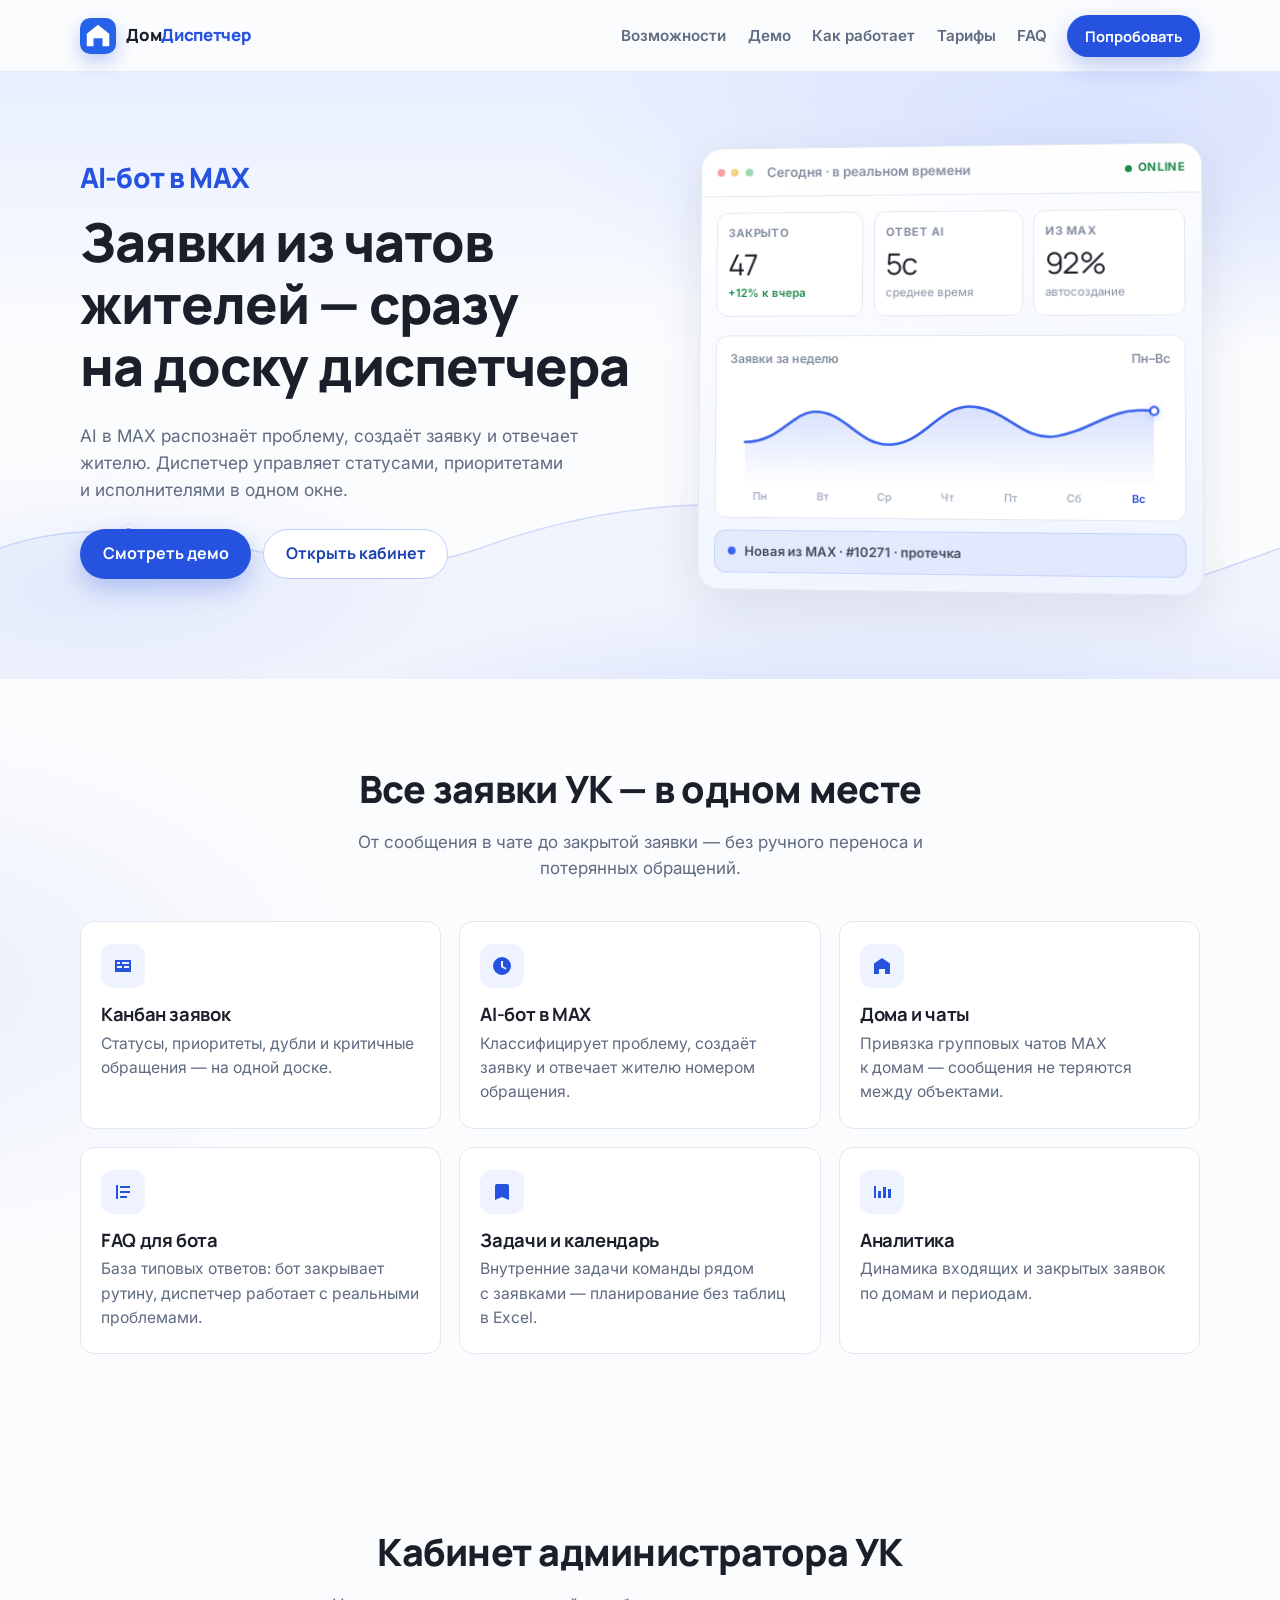
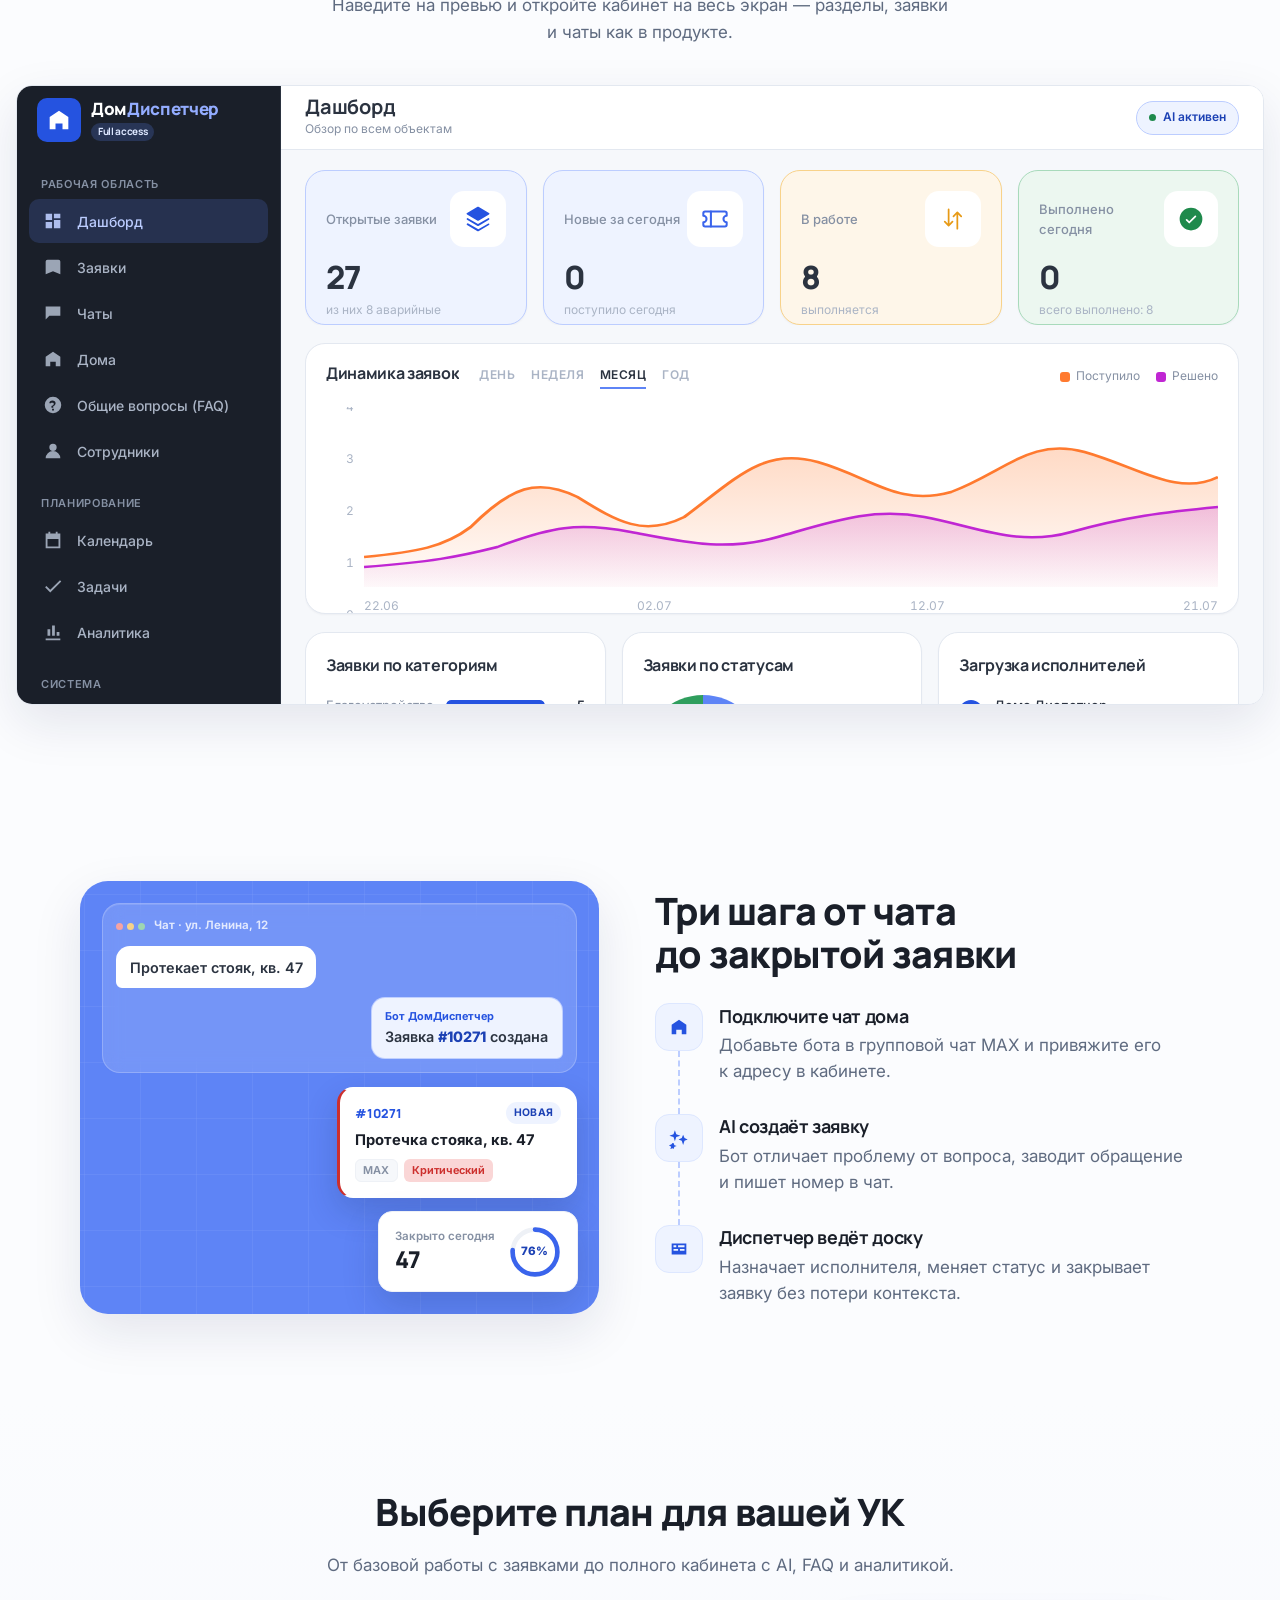
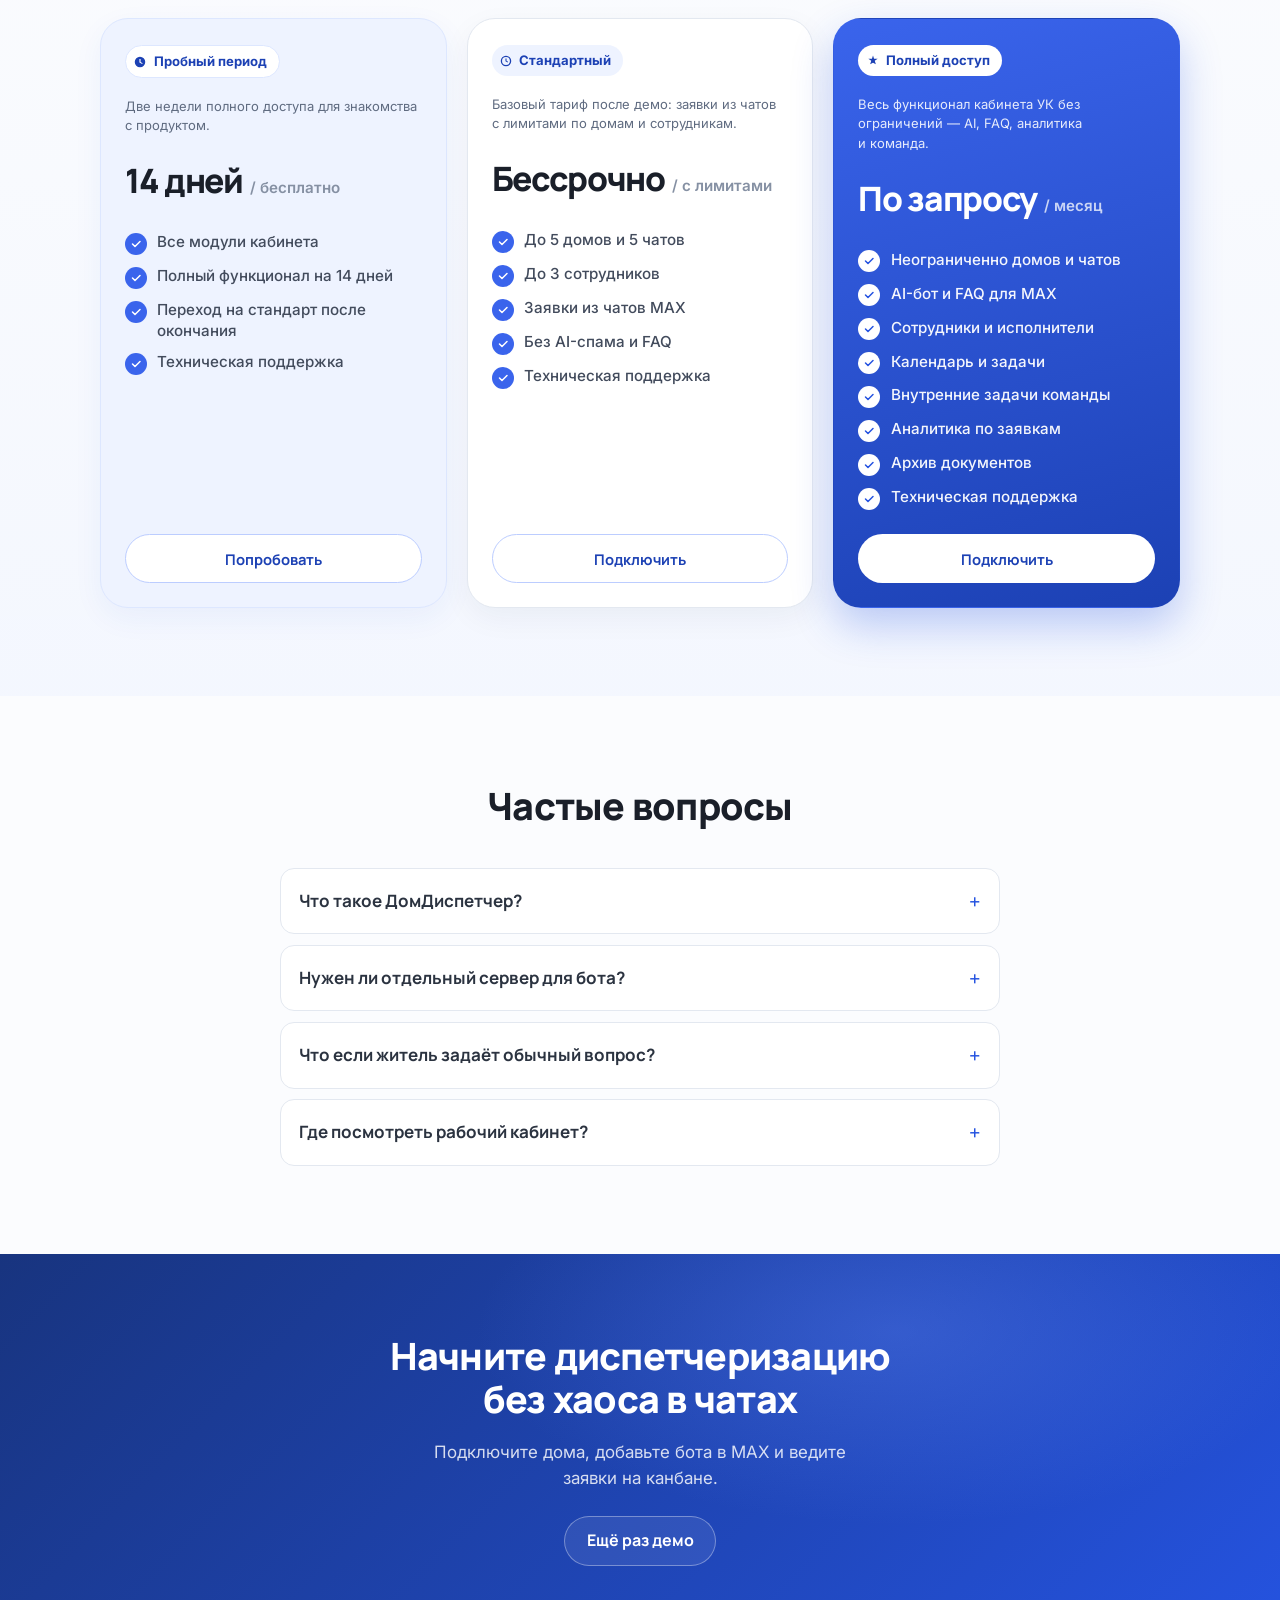
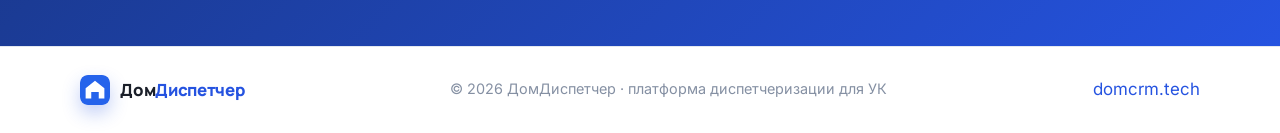
==== commit 425df114: "адаптив" ====
--- a/index.html
+++ b/index.html
@@ -37,7 +37,12 @@
         </nav>
 
         <div class="header-actions">
-          <button type="button" class="btn btn--primary" data-lead-open data-tariff="trial">
+          <button
+            type="button"
+            class="btn btn--primary"
+            data-lead-open
+            data-tariff="trial"
+          >
             Попробовать
           </button>
           <button
@@ -47,7 +52,7 @@
             aria-label="Меню"
             aria-expanded="false"
           >
-            <span></span><span></span>
+            <span></span><span></span><span></span>
           </button>
         </div>
       </div>
@@ -80,10 +85,14 @@
         <div class="container hero__grid">
           <div class="hero__copy">
             <p class="hero__brand">AI-бот в MAX</p>
-            <h1>Заявки из чатов жителей — сразу на доску диспетчера</h1>
+            <h1>
+              Заявки из&nbsp;чатов жителей&nbsp;&mdash; сразу на&nbsp;доску
+              диспетчера
+            </h1>
             <p class="hero__lead">
-              AI в MAX распознаёт проблему, создаёт заявку и отвечает жителю. Диспетчер управляет
-              статусами, приоритетами и исполнителями в одном окне.
+              AI&nbsp;в&nbsp;MAX распознаёт проблему, создаёт заявку
+              и&nbsp;отвечает жителю. Диспетчер управляет статусами,
+              приоритетами и&nbsp;исполнителями в одном окне.
             </p>
             <div class="hero__cta">
               <a class="btn btn--primary btn--lg" href="#demo">Смотреть демо</a>
@@ -101,8 +110,11 @@
             <div class="hero-stats-tilt" id="heroStatsTilt">
               <div class="hero-stats">
                 <div class="hero-stats__bar">
-                  <span class="dot"></span><span class="dot"></span><span class="dot"></span>
-                  <span class="hero-stats__title">Сегодня · в реальном времени</span>
+                  <span class="dot"></span><span class="dot"></span
+                  ><span class="dot"></span>
+                  <span class="hero-stats__title"
+                    >Сегодня · в реальном времени</span
+                  >
                   <span class="hero-stats__live"><i></i> online</span>
                 </div>
 
@@ -112,7 +124,9 @@
                     <strong class="hero-kpi__value"
                       ><span data-count="47" data-suffix="">0</span></strong
                     >
-                    <span class="hero-kpi__hint hero-kpi__hint--up">+12% к вчера</span>
+                    <span class="hero-kpi__hint hero-kpi__hint--up"
+                      >+12% к вчера</span
+                    >
                   </div>
                   <div class="hero-kpi">
                     <span class="hero-kpi__label">Ответ AI</span>
@@ -138,7 +152,7 @@
                   <div class="hero-chart__wave">
                     <svg
                       class="hero-chart__svg"
-                      viewBox="-6 0 372 120"
+                      viewBox="-14 0 388 120"
                       preserveAspectRatio="none"
                       aria-hidden="true"
                     >
@@ -151,8 +165,16 @@
                           x2="0"
                           y2="120"
                         >
-                          <stop offset="0%" stop-color="#5e84f6" stop-opacity="0.26" />
-                          <stop offset="100%" stop-color="#5e84f6" stop-opacity="0" />
+                          <stop
+                            offset="0%"
+                            stop-color="#5e84f6"
+                            stop-opacity="0.26"
+                          />
+                          <stop
+                            offset="100%"
+                            stop-color="#5e84f6"
+                            stop-opacity="0"
+                          />
                         </linearGradient>
                       </defs>
                       <path
@@ -168,15 +190,18 @@
                     </svg>
                     <span class="hero-chart__dot" id="heroChartDot"></span>
                     <div class="hero-chart__labels">
-                      <span>Пн</span><span>Вт</span><span>Ср</span><span>Чт</span><span>Пт</span
-                      ><span>Сб</span><span>Вс</span>
+                      <span>Пн</span><span>Вт</span><span>Ср</span
+                      ><span>Чт</span><span>Пт</span><span>Сб</span
+                      ><span>Вс</span>
                     </div>
                   </div>
                 </div>
 
                 <div class="hero-stats__feed">
                   <span class="hero-stats__feed-dot"></span>
-                  <span class="hero-stats__feed-text">Новая из MAX · #10271 · протечка</span>
+                  <span class="hero-stats__feed-text"
+                    >Новая из MAX · #10271 · протечка</span
+                  >
                 </div>
               </div>
             </div>
@@ -188,9 +213,10 @@
       <section class="section" id="features">
         <div class="container">
           <header class="section-head">
-            <h2>Все заявки УК — в одном месте</h2>
+            <h2>Все заявки УК&nbsp;&mdash; в&nbsp;одном месте</h2>
             <p class="section-lead">
-              От сообщения в чате до закрытой заявки — без ручного переноса и потерянных обращений.
+              От&nbsp;сообщения в&nbsp;чате до&nbsp;закрытой заявки&nbsp;&mdash;
+              без ручного переноса и потерянных обращений.
             </p>
           </header>
 
@@ -205,7 +231,10 @@
                 </svg>
               </div>
               <h3>Канбан заявок</h3>
-              <p>Статусы, приоритеты, дубли и критичные обращения — на одной доске.</p>
+              <p>
+                Статусы, приоритеты, дубли и&nbsp;критичные
+                обращения&nbsp;&mdash; на&nbsp;одной доске.
+              </p>
             </article>
             <article class="feature">
               <div class="feature__icon" aria-hidden="true">
@@ -217,16 +246,25 @@
                 </svg>
               </div>
               <h3>AI-бот в MAX</h3>
-              <p>Классифицирует проблему, создаёт заявку и отвечает жителю номером обращения.</p>
+              <p>
+                Классифицирует проблему, создаёт заявку и&nbsp;отвечает жителю
+                номером обращения.
+              </p>
             </article>
             <article class="feature">
               <div class="feature__icon" aria-hidden="true">
                 <svg width="24" height="24" viewBox="0 0 24 24" fill="none">
-                  <path d="M4 20V9.5L12 4l8 5.5V20h-5v-5H9v5H4Z" fill="currentColor" />
+                  <path
+                    d="M4 20V9.5L12 4l8 5.5V20h-5v-5H9v5H4Z"
+                    fill="currentColor"
+                  />
                 </svg>
               </div>
               <h3>Дома и чаты</h3>
-              <p>Привязка групповых чатов MAX к домам — сообщения не теряются между объектами.</p>
+              <p>
+                Привязка групповых чатов MAX к&nbsp;домам&nbsp;&mdash; сообщения
+                не&nbsp;теряются между объектами.
+              </p>
             </article>
             <article class="feature">
               <div class="feature__icon" aria-hidden="true">
@@ -239,8 +277,8 @@
               </div>
               <h3>FAQ для бота</h3>
               <p>
-                База типовых ответов: бот закрывает рутину, диспетчер работает с реальными
-                проблемами.
+                База типовых ответов: бот закрывает рутину, диспетчер работает с
+                реальными проблемами.
               </p>
             </article>
             <article class="feature">
@@ -253,7 +291,10 @@
                 </svg>
               </div>
               <h3>Задачи и календарь</h3>
-              <p>Внутренние задачи команды рядом с заявками — планирование без таблиц в Excel.</p>
+              <p>
+                Внутренние задачи команды рядом с&nbsp;заявками&nbsp;&mdash;
+                планирование без таблиц в&nbsp;Excel.
+              </p>
             </article>
             <article class="feature">
               <div class="feature__icon" aria-hidden="true">
@@ -265,7 +306,10 @@
                 </svg>
               </div>
               <h3>Аналитика</h3>
-              <p>Динамика входящих и закрытых заявок по домам и периодам.</p>
+              <p>
+                Динамика входящих и&nbsp;закрытых заявок по&nbsp;домам
+                и&nbsp;периодам.
+              </p>
             </article>
           </div>
         </div>
@@ -276,11 +320,36 @@
         <div class="container container--wide">
           <header class="section-head">
             <h2>Кабинет администратора УК</h2>
-            <p class="section-lead">
-              Наведите на превью и откройте кабинет на весь экран — разделы, заявки и чаты как в
-              продукте.
+            <p class="section-lead section-lead--desktop">
+              Наведите на&nbsp;превью и&nbsp;откройте кабинет на&nbsp;весь
+              экран&nbsp;&mdash; разделы, заявки и&nbsp;чаты как
+              в&nbsp;продукте.
+            </p>
+            <p class="section-lead section-lead--mobile">
+              Откройте демо кабинета&nbsp;&mdash; разделы, заявки и&nbsp;чаты
+              как в&nbsp;продукте.
             </p>
           </header>
+
+          <a
+            class="demo-mobile"
+            href="https://domcrm.tech"
+            target="_blank"
+            rel="noopener"
+          >
+            <img
+              class="demo-mobile__img"
+              src="public/IMG_5357.jpg"
+              alt="Демо кабинета администратора ДомДиспетчер"
+              width="780"
+              height="1688"
+              loading="lazy"
+              decoding="async"
+            />
+            <span class="demo-mobile__overlay">
+              <span class="btn btn--primary btn--lg">Открыть демо</span>
+            </span>
+          </a>
 
           <div class="demo-frame" id="demoFrame">
             <div
@@ -292,17 +361,30 @@
                 <aside class="app-sidebar">
                   <div class="app-sidebar__brand">
                     <span class="app-sidebar__logo" aria-hidden="true">
-                      <svg width="28" height="28" viewBox="0 0 24 24" fill="currentColor">
+                      <svg
+                        width="28"
+                        height="28"
+                        viewBox="0 0 24 24"
+                        fill="currentColor"
+                      >
                         <path d="M4 20V9.5L12 4l8 5.5V20h-5v-5H9v5H4Z" />
                       </svg>
                     </span>
                     <div class="app-sidebar__title">
-                      <div>Дом<span class="app-sidebar__title-accent">Диспетчер</span></div>
+                      <div>
+                        Дом<span class="app-sidebar__title-accent"
+                          >Диспетчер</span
+                        >
+                      </div>
                       <span class="app-sidebar__demo-badge">Full access</span>
                     </div>
                   </div>
 
-                  <nav class="app-sidebar__nav" id="cabinetNav" aria-label="Разделы кабинета">
+                  <nav
+                    class="app-sidebar__nav"
+                    id="cabinetNav"
+                    aria-label="Разделы кабинета"
+                  >
                     <div class="app-sidebar__section">
                       <p class="app-sidebar__section-title">Рабочая область</p>
                       <button
@@ -318,37 +400,63 @@
                         ></span>
                         <span class="app-sidebar__link-label">Дашборд</span>
                       </button>
-                      <button type="button" class="app-sidebar__link" data-screen="requests">
+                      <button
+                        type="button"
+                        class="app-sidebar__link"
+                        data-screen="requests"
+                      >
                         <span class="app-sidebar__link-icon"
                           ><svg viewBox="0 0 24 24" fill="currentColor">
-                            <path d="M6 4h12a2 2 0 0 1 2 2v14l-8-3.5L4 20V6a2 2 0 0 1 2-2Z" /></svg
+                            <path
+                              d="M6 4h12a2 2 0 0 1 2 2v14l-8-3.5L4 20V6a2 2 0 0 1 2-2Z"
+                            /></svg
                         ></span>
                         <span class="app-sidebar__link-label">Заявки</span>
                       </button>
-                      <button type="button" class="app-sidebar__link" data-screen="chats">
+                      <button
+                        type="button"
+                        class="app-sidebar__link"
+                        data-screen="chats"
+                      >
                         <span class="app-sidebar__link-icon"
                           ><svg viewBox="0 0 24 24" fill="currentColor">
                             <path d="M4 5h16v10H8l-4 4V5Z" /></svg
                         ></span>
                         <span class="app-sidebar__link-label">Чаты</span>
                       </button>
-                      <button type="button" class="app-sidebar__link" data-screen="buildings">
+                      <button
+                        type="button"
+                        class="app-sidebar__link"
+                        data-screen="buildings"
+                      >
                         <span class="app-sidebar__link-icon"
                           ><svg viewBox="0 0 24 24" fill="currentColor">
-                            <path d="M4 20V9.5L12 4l8 5.5V20h-5v-5H9v5H4Z" /></svg
+                            <path
+                              d="M4 20V9.5L12 4l8 5.5V20h-5v-5H9v5H4Z"
+                            /></svg
                         ></span>
                         <span class="app-sidebar__link-label">Дома</span>
                       </button>
-                      <button type="button" class="app-sidebar__link" data-screen="faq">
+                      <button
+                        type="button"
+                        class="app-sidebar__link"
+                        data-screen="faq"
+                      >
                         <span class="app-sidebar__link-icon"
                           ><svg viewBox="0 0 24 24" fill="currentColor">
                             <path
                               d="M12 3a9 9 0 1 0 0 18 9 9 0 0 0 0-18Zm-1 13h2v2h-2v-2Zm2.2-3.1-.9.5V15h-2v-1.8l1.8-1c.5-.3.8-.7.8-1.2 0-.8-.6-1.4-1.5-1.4S9.8 9.4 9.8 10H8c0-1.8 1.4-3 3.4-3S14.8 8.2 14.8 10c0 1.1-.5 1.9-1.6 2.9Z"
                             /></svg
                         ></span>
-                        <span class="app-sidebar__link-label">Общие вопросы (FAQ)</span>
+                        <span class="app-sidebar__link-label"
+                          >Общие вопросы (FAQ)</span
+                        >
                       </button>
-                      <button type="button" class="app-sidebar__link" data-screen="staff">
+                      <button
+                        type="button"
+                        class="app-sidebar__link"
+                        data-screen="staff"
+                      >
                         <span class="app-sidebar__link-icon"
                           ><svg viewBox="0 0 24 24" fill="currentColor">
                             <path
@@ -360,21 +468,37 @@
                     </div>
                     <div class="app-sidebar__section">
                       <p class="app-sidebar__section-title">Планирование</p>
-                      <button type="button" class="app-sidebar__link" data-screen="calendar">
+                      <button
+                        type="button"
+                        class="app-sidebar__link"
+                        data-screen="calendar"
+                      >
                         <span class="app-sidebar__link-icon"
                           ><svg viewBox="0 0 24 24" fill="currentColor">
-                            <path d="M7 3h2v2h6V3h2v2h3v16H4V5h3V3Zm11 8H6v8h12v-8Z" /></svg
+                            <path
+                              d="M7 3h2v2h6V3h2v2h3v16H4V5h3V3Zm11 8H6v8h12v-8Z"
+                            /></svg
                         ></span>
                         <span class="app-sidebar__link-label">Календарь</span>
                       </button>
-                      <button type="button" class="app-sidebar__link" data-screen="tasks">
+                      <button
+                        type="button"
+                        class="app-sidebar__link"
+                        data-screen="tasks"
+                      >
                         <span class="app-sidebar__link-icon"
                           ><svg viewBox="0 0 24 24" fill="currentColor">
-                            <path d="M9 16.2 4.8 12l-1.4 1.4L9 19 21 7l-1.4-1.4L9 16.2Z" /></svg
+                            <path
+                              d="M9 16.2 4.8 12l-1.4 1.4L9 19 21 7l-1.4-1.4L9 16.2Z"
+                            /></svg
                         ></span>
                         <span class="app-sidebar__link-label">Задачи</span>
                       </button>
-                      <button type="button" class="app-sidebar__link" data-screen="analytics">
+                      <button
+                        type="button"
+                        class="app-sidebar__link"
+                        data-screen="analytics"
+                      >
                         <span class="app-sidebar__link-icon"
                           ><svg viewBox="0 0 24 24" fill="currentColor">
                             <path
@@ -386,14 +510,24 @@
                     </div>
                     <div class="app-sidebar__section">
                       <p class="app-sidebar__section-title">Система</p>
-                      <button type="button" class="app-sidebar__link" data-screen="documents">
+                      <button
+                        type="button"
+                        class="app-sidebar__link"
+                        data-screen="documents"
+                      >
                         <span class="app-sidebar__link-icon"
                           ><svg viewBox="0 0 24 24" fill="currentColor">
-                            <path d="M6 2h9l5 5v15H6V2Zm8 1.5V8h4.5L14 3.5Z" /></svg
+                            <path
+                              d="M6 2h9l5 5v15H6V2Zm8 1.5V8h4.5L14 3.5Z"
+                            /></svg
                         ></span>
                         <span class="app-sidebar__link-label">Документы</span>
                       </button>
-                      <button type="button" class="app-sidebar__link" data-screen="tariffs">
+                      <button
+                        type="button"
+                        class="app-sidebar__link"
+                        data-screen="tariffs"
+                      >
                         <span class="app-sidebar__link-icon"
                           ><svg viewBox="0 0 24 24" fill="currentColor">
                             <path
@@ -421,7 +555,9 @@
                   <header class="app-topbar">
                     <div>
                       <h3 class="app-topbar__title" id="pageTitle">Дашборд</h3>
-                      <p class="app-topbar__subtitle" id="pageSub">Обзор по всем объектам</p>
+                      <p class="app-topbar__subtitle" id="pageSub">
+                        Обзор по всем объектам
+                      </p>
                     </div>
                     <div class="app-topbar__spacer"></div>
                     <div class="app-topbar__ai">
@@ -431,7 +567,10 @@
 
                   <div class="app-shell__content">
                     <!-- Requests -->
-                    <div class="page requests-page" data-screen-panel="requests">
+                    <div
+                      class="page requests-page"
+                      data-screen-panel="requests"
+                    >
                       <div class="requests-filters">
                         <div class="hd-search">
                           <span class="hd-search__icon" aria-hidden="true">
@@ -466,35 +605,44 @@
                             class="hd-tabs__tab hd-tabs__tab--active"
                             data-prio="all"
                           >
-                            Все <span class="hd-tabs__count" id="prioAll">0</span>
+                            Все
+                            <span class="hd-tabs__count" id="prioAll">0</span>
                           </button>
                           <button
                             type="button"
                             class="hd-tabs__tab hd-tabs__tab--error"
                             data-prio="critical"
                           >
-                            Критичные <span class="hd-tabs__count" id="prioCritical">0</span>
+                            Критичные
+                            <span class="hd-tabs__count" id="prioCritical"
+                              >0</span
+                            >
                           </button>
                           <button
                             type="button"
                             class="hd-tabs__tab hd-tabs__tab--warning"
                             data-prio="high"
                           >
-                            Высокий <span class="hd-tabs__count" id="prioHigh">0</span>
+                            Высокий
+                            <span class="hd-tabs__count" id="prioHigh">0</span>
                           </button>
                           <button
                             type="button"
                             class="hd-tabs__tab hd-tabs__tab--brand"
                             data-prio="medium"
                           >
-                            Средний <span class="hd-tabs__count" id="prioMedium">0</span>
+                            Средний
+                            <span class="hd-tabs__count" id="prioMedium"
+                              >0</span
+                            >
                           </button>
                           <button
                             type="button"
                             class="hd-tabs__tab hd-tabs__tab--neutral"
                             data-prio="low"
                           >
-                            Низкий <span class="hd-tabs__count" id="prioLow">0</span>
+                            Низкий
+                            <span class="hd-tabs__count" id="prioLow">0</span>
                           </button>
                         </div>
                         <div class="requests-filters__spacer"></div>
@@ -506,10 +654,18 @@
                           >
                             Канбан
                           </button>
-                          <button type="button" class="hd-tabs__tab" data-view="table">
+                          <button
+                            type="button"
+                            class="hd-tabs__tab"
+                            data-view="table"
+                          >
                             Таблица
                           </button>
-                          <button type="button" class="hd-tabs__tab" data-view="grid">
+                          <button
+                            type="button"
+                            class="hd-tabs__tab"
+                            data-view="grid"
+                          >
                             Карточки
                           </button>
                         </div>
@@ -518,30 +674,60 @@
                       <div class="requests-workspace" id="requestsWorkspace">
                         <div id="kanbanView" class="kanban">
                           <div class="kanban__col" data-status="new">
-                            <div class="kanban__head" style="border-top-color: #5e84f6">
+                            <div
+                              class="kanban__head"
+                              style="border-top-color: #5e84f6"
+                            >
                               <span class="kanban__head-label">Новая</span>
-                              <span class="kanban__head-count" data-count="new">0</span>
+                              <span class="kanban__head-count" data-count="new"
+                                >0</span
+                              >
                             </div>
                             <div class="kanban__list" data-list="new"></div>
                           </div>
                           <div class="kanban__col" data-status="assigned">
-                            <div class="kanban__head" style="border-top-color: #1c41b4">
+                            <div
+                              class="kanban__head"
+                              style="border-top-color: #1c41b4"
+                            >
                               <span class="kanban__head-label">Назначена</span>
-                              <span class="kanban__head-count" data-count="assigned">0</span>
-                            </div>
-                            <div class="kanban__list" data-list="assigned"></div>
+                              <span
+                                class="kanban__head-count"
+                                data-count="assigned"
+                                >0</span
+                              >
+                            </div>
+                            <div
+                              class="kanban__list"
+                              data-list="assigned"
+                            ></div>
                           </div>
                           <div class="kanban__col" data-status="in_progress">
-                            <div class="kanban__head" style="border-top-color: #e79a16">
+                            <div
+                              class="kanban__head"
+                              style="border-top-color: #e79a16"
+                            >
                               <span class="kanban__head-label">В работе</span>
-                              <span class="kanban__head-count" data-count="in_progress">0</span>
-                            </div>
-                            <div class="kanban__list" data-list="in_progress"></div>
+                              <span
+                                class="kanban__head-count"
+                                data-count="in_progress"
+                                >0</span
+                              >
+                            </div>
+                            <div
+                              class="kanban__list"
+                              data-list="in_progress"
+                            ></div>
                           </div>
                           <div class="kanban__col" data-status="done">
-                            <div class="kanban__head" style="border-top-color: #1f8a4c">
+                            <div
+                              class="kanban__head"
+                              style="border-top-color: #1f8a4c"
+                            >
                               <span class="kanban__head-label">Выполнена</span>
-                              <span class="kanban__head-count" data-count="done">0</span>
+                              <span class="kanban__head-count" data-count="done"
+                                >0</span
+                              >
                             </div>
                             <div class="kanban__list" data-list="done"></div>
                           </div>
@@ -568,10 +754,16 @@
 
                     <div class="page is-active" data-screen-panel="dashboard">
                       <div class="kpi-grid">
-                        <div class="kpi-card" style="background: #eef3ff; border-color: #bccdff">
+                        <div
+                          class="kpi-card"
+                          style="background: #eef3ff; border-color: #bccdff"
+                        >
                           <div class="kpi-card__head">
                             <span class="kpi-card__label">Открытые заявки</span>
-                            <span class="kpi-card__icon" style="background: #fff; color: #2553e0">
+                            <span
+                              class="kpi-card__icon"
+                              style="background: #fff; color: #2553e0"
+                            >
                               <svg
                                 width="28"
                                 height="28"
@@ -587,13 +779,23 @@
                           </div>
                           <div class="kpi-card__value">27</div>
                           <div class="kpi-card__foot">
-                            <span class="kpi-card__sub">из них 8 аварийные</span>
-                          </div>
-                        </div>
-                        <div class="kpi-card" style="background: #eef3ff; border-color: #bccdff">
+                            <span class="kpi-card__sub"
+                              >из них 8 аварийные</span
+                            >
+                          </div>
+                        </div>
+                        <div
+                          class="kpi-card"
+                          style="background: #eef3ff; border-color: #bccdff"
+                        >
                           <div class="kpi-card__head">
-                            <span class="kpi-card__label">Новые за сегодня</span>
-                            <span class="kpi-card__icon" style="background: #fff; color: #3a64ec">
+                            <span class="kpi-card__label"
+                              >Новые за сегодня</span
+                            >
+                            <span
+                              class="kpi-card__icon"
+                              style="background: #fff; color: #3a64ec"
+                            >
                               <svg
                                 width="28"
                                 height="28"
@@ -617,10 +819,16 @@
                             <span class="kpi-card__sub">поступило сегодня</span>
                           </div>
                         </div>
-                        <div class="kpi-card" style="background: #fef6e9; border-color: #f8d28a">
+                        <div
+                          class="kpi-card"
+                          style="background: #fef6e9; border-color: #f8d28a"
+                        >
                           <div class="kpi-card__head">
                             <span class="kpi-card__label">В работе</span>
-                            <span class="kpi-card__icon" style="background: #fff; color: #e79a16">
+                            <span
+                              class="kpi-card__icon"
+                              style="background: #fff; color: #e79a16"
+                            >
                               <svg
                                 width="28"
                                 height="28"
@@ -642,10 +850,18 @@
                             <span class="kpi-card__sub">выполняется</span>
                           </div>
                         </div>
-                        <div class="kpi-card" style="background: #ecf7f0; border-color: #a8dabb">
+                        <div
+                          class="kpi-card"
+                          style="background: #ecf7f0; border-color: #a8dabb"
+                        >
                           <div class="kpi-card__head">
-                            <span class="kpi-card__label">Выполнено сегодня</span>
-                            <span class="kpi-card__icon" style="background: #fff; color: #1f8a4c">
+                            <span class="kpi-card__label"
+                              >Выполнено сегодня</span
+                            >
+                            <span
+                              class="kpi-card__icon"
+                              style="background: #fff; color: #1f8a4c"
+                            >
                               <svg
                                 width="28"
                                 height="28"
@@ -661,7 +877,9 @@
                           </div>
                           <div class="kpi-card__value">0</div>
                           <div class="kpi-card__foot">
-                            <span class="kpi-card__sub">всего выполнено: 8</span>
+                            <span class="kpi-card__sub"
+                              >всего выполнено: 8</span
+                            >
                           </div>
                         </div>
                       </div>
@@ -671,10 +889,18 @@
                           <div class="dynamics-chart__titles">
                             <h3 class="hd-h3">Динамика заявок</h3>
                             <div class="dynamics-chart__tabs" role="tablist">
-                              <button type="button" class="dynamics-chart__tab" data-period="day">
+                              <button
+                                type="button"
+                                class="dynamics-chart__tab"
+                                data-period="day"
+                              >
                                 День
                               </button>
-                              <button type="button" class="dynamics-chart__tab" data-period="week">
+                              <button
+                                type="button"
+                                class="dynamics-chart__tab"
+                                data-period="week"
+                              >
                                 Неделя
                               </button>
                               <button
@@ -684,18 +910,28 @@
                               >
                                 Месяц
                               </button>
-                              <button type="button" class="dynamics-chart__tab" data-period="year">
+                              <button
+                                type="button"
+                                class="dynamics-chart__tab"
+                                data-period="year"
+                              >
                                 Год
                               </button>
                             </div>
                           </div>
                           <div class="legend">
                             <span class="legend__item"
-                              ><span class="legend__swatch" style="background: #ff7a2f"></span
+                              ><span
+                                class="legend__swatch"
+                                style="background: #ff7a2f"
+                              ></span
                               >Поступило</span
                             >
                             <span class="legend__item"
-                              ><span class="legend__swatch" style="background: #c026d3"></span
+                              ><span
+                                class="legend__swatch"
+                                style="background: #c026d3"
+                              ></span
                               >Решено</span
                             >
                           </div>
@@ -703,11 +939,21 @@
                         <div class="area-chart">
                           <div class="area-chart__body">
                             <div class="area-chart__y" aria-hidden="true">
-                              <span class="area-chart__y-tick" style="top: 0%">4</span>
-                              <span class="area-chart__y-tick" style="top: 25%">3</span>
-                              <span class="area-chart__y-tick" style="top: 50%">2</span>
-                              <span class="area-chart__y-tick" style="top: 75%">1</span>
-                              <span class="area-chart__y-tick" style="top: 100%">0</span>
+                              <span class="area-chart__y-tick" style="top: 0%"
+                                >4</span
+                              >
+                              <span class="area-chart__y-tick" style="top: 25%"
+                                >3</span
+                              >
+                              <span class="area-chart__y-tick" style="top: 50%"
+                                >2</span
+                              >
+                              <span class="area-chart__y-tick" style="top: 75%"
+                                >1</span
+                              >
+                              <span class="area-chart__y-tick" style="top: 100%"
+                                >0</span
+                              >
                             </div>
                             <div class="area-chart__main">
                               <div class="area-chart__plot">
@@ -718,16 +964,36 @@
                                   aria-hidden="true"
                                 >
                                   <defs>
-                                    <linearGradient id="incFill" x1="0" y1="0" x2="0" y2="1">
-                                      <stop offset="0%" stop-color="#ff7a2f" stop-opacity="0.28" />
+                                    <linearGradient
+                                      id="incFill"
+                                      x1="0"
+                                      y1="0"
+                                      x2="0"
+                                      y2="1"
+                                    >
+                                      <stop
+                                        offset="0%"
+                                        stop-color="#ff7a2f"
+                                        stop-opacity="0.28"
+                                      />
                                       <stop
                                         offset="100%"
                                         stop-color="#ff7a2f"
                                         stop-opacity="0.02"
                                       />
                                     </linearGradient>
-                                    <linearGradient id="resFill" x1="0" y1="0" x2="0" y2="1">
-                                      <stop offset="0%" stop-color="#c026d3" stop-opacity="0.22" />
+                                    <linearGradient
+                                      id="resFill"
+                                      x1="0"
+                                      y1="0"
+                                      x2="0"
+                                      y2="1"
+                                    >
+                                      <stop
+                                        offset="0%"
+                                        stop-color="#c026d3"
+                                        stop-opacity="0.22"
+                                      />
                                       <stop
                                         offset="100%"
                                         stop-color="#c026d3"
@@ -758,8 +1024,8 @@
                                 </svg>
                               </div>
                               <div class="area-chart__x" aria-hidden="true">
-                                <span>22.06</span><span>02.07</span><span>12.07</span
-                                ><span>21.07</span>
+                                <span>22.06</span><span>02.07</span
+                                ><span>12.07</span><span>21.07</span>
                               </div>
                             </div>
                           </div>
@@ -771,7 +1037,9 @@
                           <h3 class="hd-h3 card-title">Заявки по категориям</h3>
                           <div class="cat-bars">
                             <div class="cat-bars__row">
-                              <span class="cat-bars__label">Благоустройство</span>
+                              <span class="cat-bars__label"
+                                >Благоустройство</span
+                              >
                               <div class="cat-bars__track">
                                 <div
                                   class="cat-bars__fill"
@@ -854,23 +1122,38 @@
                             </div>
                             <div class="donut__legend">
                               <div class="donut__legend-row">
-                                <span class="donut__swatch" style="background: #5e84f6"></span
+                                <span
+                                  class="donut__swatch"
+                                  style="background: #5e84f6"
+                                ></span
                                 ><span class="donut__legend-label">Новые</span
                                 ><span class="donut__legend-count">11</span>
                               </div>
                               <div class="donut__legend-row">
-                                <span class="donut__swatch" style="background: #1c41b4"></span
-                                ><span class="donut__legend-label">Назначенные</span
+                                <span
+                                  class="donut__swatch"
+                                  style="background: #1c41b4"
+                                ></span
+                                ><span class="donut__legend-label"
+                                  >Назначенные</span
                                 ><span class="donut__legend-count">8</span>
                               </div>
                               <div class="donut__legend-row">
-                                <span class="donut__swatch" style="background: #ff7a2f"></span
-                                ><span class="donut__legend-label">В работе</span
+                                <span
+                                  class="donut__swatch"
+                                  style="background: #ff7a2f"
+                                ></span
+                                ><span class="donut__legend-label"
+                                  >В работе</span
                                 ><span class="donut__legend-count">8</span>
                               </div>
                               <div class="donut__legend-row">
-                                <span class="donut__swatch" style="background: #2f9e5d"></span
-                                ><span class="donut__legend-label">Выполнены</span
+                                <span
+                                  class="donut__swatch"
+                                  style="background: #2f9e5d"
+                                ></span
+                                ><span class="donut__legend-label"
+                                  >Выполнены</span
                                 ><span class="donut__legend-count">8</span>
                               </div>
                             </div>
@@ -878,10 +1161,14 @@
                         </div>
 
                         <div class="hd-card">
-                          <h3 class="hd-h3 card-title">Загрузка исполнителей</h3>
+                          <h3 class="hd-h3 card-title">
+                            Загрузка исполнителей
+                          </h3>
                           <div class="emp-load">
                             <div class="emp-load__row">
-                              <span class="hd-avatar" style="width: 24px; height: 24px"
+                              <span
+                                class="hd-avatar"
+                                style="width: 24px; height: 24px"
                                 ><span
                                   class="hd-avatar__circle"
                                   style="font-size: 10px; background: #2553e0"
@@ -926,7 +1213,8 @@
                             </svg>
                           </span>
                           <span class="hd-search__placeholder"
-                            >Поиск по дому, чату или тексту сообщения…</span
+                            >Поиск по&nbsp;дому, чату или тексту
+                            сообщения…</span
                           >
                         </div>
                         <div class="hd-select-mock">Все дома</div>
@@ -938,9 +1226,14 @@
                             <h3 class="hd-h3">Дома и чаты</h3>
                             <span class="hd-badge hd-badge--brand">1</span>
                           </div>
-                          <button type="button" class="chats-list__item chats-list__item--active">
+                          <button
+                            type="button"
+                            class="chats-list__item chats-list__item--active"
+                          >
                             <div class="chats-list__top">
-                              <span class="chats-list__building">ЖК «Демо-Сервис»</span>
+                              <span class="chats-list__building"
+                                >ЖК «Демо-Сервис»</span
+                              >
                               <span class="chats-list__time">19:37</span>
                             </div>
                             <div class="chats-list__meta">
@@ -948,12 +1241,15 @@
                               <span class="hd-badge hd-badge--warning">8</span>
                             </div>
                             <div class="chats-list__preview">
-                              Бот: Спасибо! Ваше обращение принято… Номер заявки: #10274
+                              Бот: Спасибо! Ваше обращение принято… Номер
+                              заявки: #10274
                             </div>
                           </button>
                           <button type="button" class="chats-list__item">
                             <div class="chats-list__top">
-                              <span class="chats-list__building">ЖК «Алые Паруса», корп. 1</span>
+                              <span class="chats-list__building"
+                                >ЖК «Алые Паруса», корп. 1</span
+                              >
                               <span class="chats-list__time">вчера</span>
                             </div>
                             <div class="chats-list__meta">
@@ -968,214 +1264,315 @@
                         <div class="hd-card chats-thread">
                           <div class="chats-thread__head">
                             <div class="chats-thread__head-body">
-                              <h3 class="chats-thread__title">ЖК «Демо-Сервис»</h3>
+                              <h3 class="chats-thread__title">
+                                ЖК «Демо-Сервис»
+                              </h3>
                               <span class="chats-thread__sub"
                                 >Чат -78920385083435 · 8 сообщений</span
                               >
                             </div>
-                            <span class="chats-thread__bound">Чат привязан к MAX</span>
+                            <span class="chats-thread__bound"
+                              >Чат привязан к MAX</span
+                            >
                           </div>
                           <div class="chats-thread__messages">
                             <div class="chats-message">
-                              <span class="hd-avatar" style="width: 32px; height: 32px"
-                                ><span class="hd-avatar__circle" style="background: #2553e0"
+                              <span
+                                class="hd-avatar"
+                                style="width: 32px; height: 32px"
+                                ><span
+                                  class="hd-avatar__circle"
+                                  style="background: #2553e0"
                                   >К</span
                                 ></span
                               >
                               <div class="chats-message__content">
                                 <div class="chats-message__meta">
-                                  <span class="chats-message__author">Ксения</span>
+                                  <span class="chats-message__author"
+                                    >Ксения</span
+                                  >
                                 </div>
                                 <div class="chats-message__bubble">
-                                  <div class="chats-message__text chats-message__text--expanded">
-                                    В подъезде 2 сломался домофон, не открывается дверь.
+                                  <div
+                                    class="chats-message__text chats-message__text--expanded"
+                                  >
+                                    В подъезде 2 сломался домофон, не
+                                    открывается дверь.
                                   </div>
                                   <div class="chats-message__actions">
                                     <span>Ответить</span><span>Удалить</span>
                                   </div>
                                 </div>
-                                <span class="chats-message__time">15 июля в 14:36</span>
+                                <span class="chats-message__time"
+                                  >15 июля в 14:36</span
+                                >
                               </div>
                             </div>
 
                             <div class="chats-message chats-message--outgoing">
-                              <span class="hd-avatar" style="width: 32px; height: 32px"
-                                ><span class="hd-avatar__circle" style="background: #7c3aed"
+                              <span
+                                class="hd-avatar"
+                                style="width: 32px; height: 32px"
+                                ><span
+                                  class="hd-avatar__circle"
+                                  style="background: #7c3aed"
                                   >БД</span
                                 ></span
                               >
                               <div class="chats-message__content">
                                 <div class="chats-message__meta">
-                                  <span class="chats-message__author">Бот ДомДиспетчер</span>
+                                  <span class="chats-message__author"
+                                    >Бот ДомДиспетчер</span
+                                  >
                                 </div>
                                 <div class="chats-message__bubble">
-                                  <div class="chats-message__text chats-message__text--expanded">
-                                    Спасибо! Ваше обращение принято и будет передано в управляющую
-                                    компанию. Номер заявки: #10271
+                                  <div
+                                    class="chats-message__text chats-message__text--expanded"
+                                  >
+                                    Спасибо! Ваше обращение принято и будет
+                                    передано в управляющую компанию. Номер
+                                    заявки: #10271
                                   </div>
                                   <div class="chats-message__actions">
                                     <span>Ответить</span><span>Удалить</span>
                                   </div>
                                 </div>
-                                <span class="chats-message__time">15 июля в 14:36</span>
+                                <span class="chats-message__time"
+                                  >15 июля в 14:36</span
+                                >
                               </div>
                             </div>
 
                             <div class="chats-message">
-                              <span class="hd-avatar" style="width: 32px; height: 32px"
-                                ><span class="hd-avatar__circle" style="background: #2553e0"
+                              <span
+                                class="hd-avatar"
+                                style="width: 32px; height: 32px"
+                                ><span
+                                  class="hd-avatar__circle"
+                                  style="background: #2553e0"
                                   >П</span
                                 ></span
                               >
                               <div class="chats-message__content">
                                 <div class="chats-message__meta">
-                                  <span class="chats-message__author">Павел</span>
+                                  <span class="chats-message__author"
+                                    >Павел</span
+                                  >
                                 </div>
                                 <div class="chats-message__bubble">
-                                  <div class="chats-message__text chats-message__text--expanded">
+                                  <div
+                                    class="chats-message__text chats-message__text--expanded"
+                                  >
                                     В подъезде 2 не работает лифт уже час.
                                   </div>
                                   <div class="chats-message__actions">
                                     <span>Ответить</span><span>Удалить</span>
                                   </div>
                                 </div>
-                                <span class="chats-message__time">15 июля в 15:02</span>
+                                <span class="chats-message__time"
+                                  >15 июля в 15:02</span
+                                >
                               </div>
                             </div>
 
                             <div class="chats-message chats-message--outgoing">
-                              <span class="hd-avatar" style="width: 32px; height: 32px"
-                                ><span class="hd-avatar__circle" style="background: #7c3aed"
+                              <span
+                                class="hd-avatar"
+                                style="width: 32px; height: 32px"
+                                ><span
+                                  class="hd-avatar__circle"
+                                  style="background: #7c3aed"
                                   >БД</span
                                 ></span
                               >
                               <div class="chats-message__content">
                                 <div class="chats-message__meta">
-                                  <span class="chats-message__author">Бот ДомДиспетчер</span>
+                                  <span class="chats-message__author"
+                                    >Бот ДомДиспетчер</span
+                                  >
                                 </div>
                                 <div class="chats-message__bubble">
-                                  <div class="chats-message__text chats-message__text--expanded">
-                                    Спасибо! Ваше обращение принято и будет передано в управляющую
-                                    компанию. Номер заявки: #10272
+                                  <div
+                                    class="chats-message__text chats-message__text--expanded"
+                                  >
+                                    Спасибо! Ваше обращение принято и будет
+                                    передано в управляющую компанию. Номер
+                                    заявки: #10272
                                   </div>
                                   <div class="chats-message__actions">
                                     <span>Ответить</span><span>Удалить</span>
                                   </div>
                                 </div>
-                                <span class="chats-message__time">15 июля в 15:02</span>
+                                <span class="chats-message__time"
+                                  >15 июля в 15:02</span
+                                >
                               </div>
                             </div>
 
                             <div class="chats-message">
-                              <span class="hd-avatar" style="width: 32px; height: 32px"
-                                ><span class="hd-avatar__circle" style="background: #2553e0"
+                              <span
+                                class="hd-avatar"
+                                style="width: 32px; height: 32px"
+                                ><span
+                                  class="hd-avatar__circle"
+                                  style="background: #2553e0"
                                   >А</span
                                 ></span
                               >
                               <div class="chats-message__content">
                                 <div class="chats-message__meta">
-                                  <span class="chats-message__author">Анна</span>
+                                  <span class="chats-message__author"
+                                    >Анна</span
+                                  >
                                 </div>
                                 <div class="chats-message__bubble">
-                                  <div class="chats-message__text chats-message__text--expanded">
+                                  <div
+                                    class="chats-message__text chats-message__text--expanded"
+                                  >
                                     Протекает батарея в кв. 18, вода на полу!
                                   </div>
                                   <div class="chats-message__actions">
                                     <span>Ответить</span><span>Удалить</span>
                                   </div>
                                 </div>
-                                <span class="chats-message__time">15 июля в 16:18</span>
+                                <span class="chats-message__time"
+                                  >15 июля в 16:18</span
+                                >
                               </div>
                             </div>
 
                             <div class="chats-message chats-message--outgoing">
-                              <span class="hd-avatar" style="width: 32px; height: 32px"
-                                ><span class="hd-avatar__circle" style="background: #7c3aed"
+                              <span
+                                class="hd-avatar"
+                                style="width: 32px; height: 32px"
+                                ><span
+                                  class="hd-avatar__circle"
+                                  style="background: #7c3aed"
                                   >БД</span
                                 ></span
                               >
                               <div class="chats-message__content">
                                 <div class="chats-message__meta">
-                                  <span class="chats-message__author">Бот ДомДиспетчер</span>
+                                  <span class="chats-message__author"
+                                    >Бот ДомДиспетчер</span
+                                  >
                                 </div>
                                 <div class="chats-message__bubble">
-                                  <div class="chats-message__text chats-message__text--expanded">
-                                    Спасибо! Ваше обращение принято и будет передано в управляющую
-                                    компанию. Номер заявки: #10273
+                                  <div
+                                    class="chats-message__text chats-message__text--expanded"
+                                  >
+                                    Спасибо! Ваше обращение принято и будет
+                                    передано в управляющую компанию. Номер
+                                    заявки: #10273
                                   </div>
                                   <div class="chats-message__actions">
                                     <span>Ответить</span><span>Удалить</span>
                                   </div>
                                 </div>
-                                <span class="chats-message__time">15 июля в 16:18</span>
+                                <span class="chats-message__time"
+                                  >15 июля в 16:18</span
+                                >
                               </div>
                             </div>
 
                             <div class="chats-message">
-                              <span class="hd-avatar" style="width: 32px; height: 32px"
-                                ><span class="hd-avatar__circle" style="background: #2553e0"
+                              <span
+                                class="hd-avatar"
+                                style="width: 32px; height: 32px"
+                                ><span
+                                  class="hd-avatar__circle"
+                                  style="background: #2553e0"
                                   >С</span
                                 ></span
                               >
                               <div class="chats-message__content">
                                 <div class="chats-message__meta">
-                                  <span class="chats-message__author">Сергей</span>
+                                  <span class="chats-message__author"
+                                    >Сергей</span
+                                  >
                                 </div>
                                 <div class="chats-message__bubble">
-                                  <div class="chats-message__text chats-message__text--expanded">
+                                  <div
+                                    class="chats-message__text chats-message__text--expanded"
+                                  >
                                     На 3 этаже нет света в коридоре.
                                   </div>
                                   <div class="chats-message__actions">
                                     <span>Ответить</span><span>Удалить</span>
                                   </div>
                                 </div>
-                                <span class="chats-message__time">15 июля в 18:41</span>
+                                <span class="chats-message__time"
+                                  >15 июля в 18:41</span
+                                >
                               </div>
                             </div>
 
                             <div class="chats-message chats-message--outgoing">
-                              <span class="hd-avatar" style="width: 32px; height: 32px"
-                                ><span class="hd-avatar__circle" style="background: #7c3aed"
+                              <span
+                                class="hd-avatar"
+                                style="width: 32px; height: 32px"
+                                ><span
+                                  class="hd-avatar__circle"
+                                  style="background: #7c3aed"
                                   >БД</span
                                 ></span
                               >
                               <div class="chats-message__content">
                                 <div class="chats-message__meta">
-                                  <span class="chats-message__author">Бот ДомДиспетчер</span>
+                                  <span class="chats-message__author"
+                                    >Бот ДомДиспетчер</span
+                                  >
                                 </div>
                                 <div class="chats-message__bubble">
-                                  <div class="chats-message__text chats-message__text--expanded">
-                                    Спасибо! Ваше обращение принято и будет передано в управляющую
-                                    компанию. Номер заявки: #10274
+                                  <div
+                                    class="chats-message__text chats-message__text--expanded"
+                                  >
+                                    Спасибо! Ваше обращение принято и будет
+                                    передано в управляющую компанию. Номер
+                                    заявки: #10274
                                   </div>
                                   <div class="chats-message__actions">
                                     <span>Ответить</span><span>Удалить</span>
                                   </div>
                                 </div>
-                                <span class="chats-message__time">15 июля в 18:41</span>
-                              </div>
-                            </div>
-                          </div>
-                        </div>
-
-                        <aside class="hd-card chats-actions" aria-label="Ответ и рассылка">
+                                <span class="chats-message__time"
+                                  >15 июля в 18:41</span
+                                >
+                              </div>
+                            </div>
+                          </div>
+                        </div>
+
+                        <aside
+                          class="hd-card chats-actions"
+                          aria-label="Ответ и рассылка"
+                        >
                           <div class="chats-actions__block">
                             <h3 class="hd-h3">Ответ в чат</h3>
                             <p class="chats-actions__sub">
                               Сначала выберите дом, затем отправьте сообщение
                             </p>
-                            <div class="hd-select-mock hd-select-mock--block">ЖК «Демо-Сервис»</div>
-                            <div class="hd-textarea-mock">Сообщение для ЖК «Демо-Сервис»</div>
+                            <div class="hd-select-mock hd-select-mock--block">
+                              ЖК «Демо-Сервис»
+                            </div>
+                            <div class="hd-textarea-mock">
+                              Сообщение для ЖК «Демо-Сервис»
+                            </div>
                             <span class="hd-btn hd-btn--block">Ответить</span>
                           </div>
 
                           <div class="chats-actions__block">
                             <h3 class="hd-h3">Массовая рассылка</h3>
-                            <p class="chats-actions__sub">Выберите дома для рассылки</p>
+                            <p class="chats-actions__sub">
+                              Выберите дома для рассылки
+                            </p>
                             <div class="chats-broadcast-picker">
                               <div class="chats-broadcast-picker__search">
                                 <div class="hd-search">
-                                  <span class="hd-search__icon" aria-hidden="true">
+                                  <span
+                                    class="hd-search__icon"
+                                    aria-hidden="true"
+                                  >
                                     <svg
                                       width="16"
                                       height="16"
@@ -1201,7 +1598,9 @@
                                     class="chats-broadcast-picker__check"
                                     aria-hidden="true"
                                   ></span>
-                                  <span class="chats-broadcast-picker__label">Все дома</span>
+                                  <span class="chats-broadcast-picker__label"
+                                    >Все дома</span
+                                  >
                                 </div>
                                 <div class="chats-broadcast-picker__list">
                                   <div class="chats-broadcast-picker__row">
@@ -1227,7 +1626,9 @@
                                 </div>
                               </div>
                             </div>
-                            <div class="hd-textarea-mock">Текст для выбранных домов</div>
+                            <div class="hd-textarea-mock">
+                              Текст для выбранных домов
+                            </div>
                             <span class="hd-btn hd-btn--secondary hd-btn--block"
                               >Отправить всем</span
                             >
@@ -1236,16 +1637,26 @@
                       </div>
                     </div>
 
-                    <div class="page page--buildings" data-screen-panel="buildings">
+                    <div
+                      class="page page--buildings"
+                      data-screen-panel="buildings"
+                    >
                       <div class="page-header">
                         <p class="page-header__subtitle">4 в списке</p>
                         <span class="hd-btn">+ Добавить дом</span>
                       </div>
                       <div class="cards-grid cards-grid--340">
-                        <article class="building-card building-card--actionable">
+                        <article
+                          class="building-card building-card--actionable"
+                        >
                           <div class="building-card__head">
                             <div class="building-card__icon" aria-hidden="true">
-                              <svg width="22" height="22" viewBox="0 0 24 24" fill="currentColor">
+                              <svg
+                                width="22"
+                                height="22"
+                                viewBox="0 0 24 24"
+                                fill="currentColor"
+                              >
                                 <path
                                   d="M3 21V8l7-5 4 3v-1h7v15h-7v-6H10v6H3Zm2-2h3v-4h8v4h3V9.5l-5-3.57V8h-3.5L5 10.2V19Z"
                                 />
@@ -1253,21 +1664,33 @@
                             </div>
                             <div class="building-card__content">
                               <div class="building-card__title-row">
-                                <div class="building-card__name">ЖК «Демо-Сервис», 1</div>
-                              </div>
-                              <div class="building-card__addr">г. Москва, ул. Парусная, 12</div>
+                                <div class="building-card__name">
+                                  ЖК «Демо-Сервис», 1
+                                </div>
+                              </div>
+                              <div class="building-card__addr">
+                                г. Москва, ул. Парусная, 12
+                              </div>
                               <div class="building-card__status">
                                 <span class="hd-badge hd-badge--success"
-                                  ><span class="hd-badge__dot"></span>Бот подключён</span
+                                  ><span class="hd-badge__dot"></span>Бот
+                                  подключён</span
                                 >
                               </div>
                             </div>
                           </div>
                         </article>
-                        <article class="building-card building-card--actionable">
+                        <article
+                          class="building-card building-card--actionable"
+                        >
                           <div class="building-card__head">
                             <div class="building-card__icon" aria-hidden="true">
-                              <svg width="22" height="22" viewBox="0 0 24 24" fill="currentColor">
+                              <svg
+                                width="22"
+                                height="22"
+                                viewBox="0 0 24 24"
+                                fill="currentColor"
+                              >
                                 <path
                                   d="M3 21V8l7-5 4 3v-1h7v15h-7v-6H10v6H3Zm2-2h3v-4h8v4h3V9.5l-5-3.57V8h-3.5L5 10.2V19Z"
                                 />
@@ -1275,21 +1698,33 @@
                             </div>
                             <div class="building-card__content">
                               <div class="building-card__title-row">
-                                <div class="building-card__name">ЖК «Алые Паруса», корп. 1</div>
-                              </div>
-                              <div class="building-card__addr">г. Москва, ул. Парусная, 12к1</div>
+                                <div class="building-card__name">
+                                  ЖК «Алые Паруса», корп. 1
+                                </div>
+                              </div>
+                              <div class="building-card__addr">
+                                г. Москва, ул. Парусная, 12к1
+                              </div>
                               <div class="building-card__status">
                                 <span class="hd-badge hd-badge--success"
-                                  ><span class="hd-badge__dot"></span>Бот подключён</span
+                                  ><span class="hd-badge__dot"></span>Бот
+                                  подключён</span
                                 >
                               </div>
                             </div>
                           </div>
                         </article>
-                        <article class="building-card building-card--actionable">
+                        <article
+                          class="building-card building-card--actionable"
+                        >
                           <div class="building-card__head">
                             <div class="building-card__icon" aria-hidden="true">
-                              <svg width="22" height="22" viewBox="0 0 24 24" fill="currentColor">
+                              <svg
+                                width="22"
+                                height="22"
+                                viewBox="0 0 24 24"
+                                fill="currentColor"
+                              >
                                 <path
                                   d="M3 21V8l7-5 4 3v-1h7v15h-7v-6H10v6H3Zm2-2h3v-4h8v4h3V9.5l-5-3.57V8h-3.5L5 10.2V19Z"
                                 />
@@ -1297,21 +1732,33 @@
                             </div>
                             <div class="building-card__content">
                               <div class="building-card__title-row">
-                                <div class="building-card__name">ЖК «Северный Парк», корп. 1</div>
-                              </div>
-                              <div class="building-card__addr">г. Москва, пр. Северный, 5</div>
+                                <div class="building-card__name">
+                                  ЖК «Северный Парк», корп. 1
+                                </div>
+                              </div>
+                              <div class="building-card__addr">
+                                г. Москва, пр. Северный, 5
+                              </div>
                               <div class="building-card__status">
                                 <span class="hd-badge hd-badge--warning"
-                                  ><span class="hd-badge__dot"></span>Бот не подключён</span
+                                  ><span class="hd-badge__dot"></span>Бот не
+                                  подключён</span
                                 >
                               </div>
                             </div>
                           </div>
                         </article>
-                        <article class="building-card building-card--actionable">
+                        <article
+                          class="building-card building-card--actionable"
+                        >
                           <div class="building-card__head">
                             <div class="building-card__icon" aria-hidden="true">
-                              <svg width="22" height="22" viewBox="0 0 24 24" fill="currentColor">
+                              <svg
+                                width="22"
+                                height="22"
+                                viewBox="0 0 24 24"
+                                fill="currentColor"
+                              >
                                 <path
                                   d="M3 21V8l7-5 4 3v-1h7v15h-7v-6H10v6H3Zm2-2h3v-4h8v4h3V9.5l-5-3.57V8h-3.5L5 10.2V19Z"
                                 />
@@ -1319,12 +1766,17 @@
                             </div>
                             <div class="building-card__content">
                               <div class="building-card__title-row">
-                                <div class="building-card__name">ул. Ленина, 12</div>
-                              </div>
-                              <div class="building-card__addr">г. Москва, ул. Ленина, 12</div>
+                                <div class="building-card__name">
+                                  ул. Ленина, 12
+                                </div>
+                              </div>
+                              <div class="building-card__addr">
+                                г. Москва, ул. Ленина, 12
+                              </div>
                               <div class="building-card__status">
                                 <span class="hd-badge hd-badge--success"
-                                  ><span class="hd-badge__dot"></span>Бот подключён</span
+                                  ><span class="hd-badge__dot"></span>Бот
+                                  подключён</span
                                 >
                               </div>
                             </div>
@@ -1335,7 +1787,9 @@
 
                     <div class="page page--faq" data-screen-panel="faq">
                       <div class="page-header">
-                        <p class="page-header__subtitle">5 вопросов · только просмотр</p>
+                        <p class="page-header__subtitle">
+                          5 вопросов · только просмотр
+                        </p>
                       </div>
                       <div class="admin-toolbar">
                         <div class="admin-toolbar__search">
@@ -1353,7 +1807,9 @@
                                 <path d="M20 20l-3.5-3.5" />
                               </svg>
                             </span>
-                            <span class="hd-search__placeholder">Поиск по вопросу или ответу…</span>
+                            <span class="hd-search__placeholder"
+                              >Поиск по вопросу или ответу…</span
+                            >
                           </div>
                         </div>
                       </div>
@@ -1378,8 +1834,9 @@
                           </button>
                           <div class="faq-item__body">
                             <div class="faq-item__answer">
-                              Отключение холодной воды обычно связано с аварией или плановыми
-                              работами. Уточните адрес — и диспетчер сообщит ориентировочные сроки
+                              Отключение холодной воды обычно связано с аварией
+                              или плановыми работами. Уточните адрес — и
+                              диспетчер сообщит ориентировочные сроки
                               возобновления подачи.
                             </div>
                           </div>
@@ -1387,7 +1844,8 @@
                         <div class="faq-item">
                           <button type="button" class="faq-item__question">
                             <span class="faq-item__question-text"
-                              >До какого числа отключат горячую воду на профилактику?</span
+                              >До какого числа отключат горячую воду на
+                              профилактику?</span
                             >
                             <span class="faq-item__chevron" aria-hidden="true">
                               <svg
@@ -1424,7 +1882,9 @@
                         </div>
                         <div class="faq-item">
                           <button type="button" class="faq-item__question">
-                            <span class="faq-item__question-text">Когда уборка подъездов?</span>
+                            <span class="faq-item__question-text"
+                              >Когда уборка подъездов?</span
+                            >
                             <span class="faq-item__chevron" aria-hidden="true">
                               <svg
                                 width="16"
@@ -1497,11 +1957,16 @@
                       </div>
                     </div>
 
-                    <div class="page page--calendar" data-screen-panel="calendar">
+                    <div
+                      class="page page--calendar"
+                      data-screen-panel="calendar"
+                    >
                       <div class="calendar-layout">
                         <div class="hd-card">
                           <div class="calendar-head">
-                            <h3 class="hd-h3 calendar-head__title">Июль 2026 г.</h3>
+                            <h3 class="hd-h3 calendar-head__title">
+                              Июль 2026 г.
+                            </h3>
                             <div class="calendar-nav">
                               <button
                                 type="button"
@@ -1510,7 +1975,9 @@
                               >
                                 ‹
                               </button>
-                              <span class="hd-btn hd-btn--ghost hd-btn--sm">Сегодня</span>
+                              <span class="hd-btn hd-btn--ghost hd-btn--sm"
+                                >Сегодня</span
+                              >
                               <button
                                 type="button"
                                 class="hd-icon-btn"
@@ -1540,7 +2007,9 @@
                             </div>
                             <div class="calendar-cell">
                               <span class="calendar-cell__num">3</span>
-                              <div class="calendar-cell__event calendar-cell__event--request">
+                              <div
+                                class="calendar-cell__event calendar-cell__event--request"
+                              >
                                 <span
                                   class="calendar-cell__event-dot"
                                   style="background: #e79a16"
@@ -1570,7 +2039,9 @@
                             </div>
                             <div class="calendar-cell">
                               <span class="calendar-cell__num">10</span>
-                              <div class="calendar-cell__event calendar-cell__event--request">
+                              <div
+                                class="calendar-cell__event calendar-cell__event--request"
+                              >
                                 <span
                                   class="calendar-cell__event-dot"
                                   style="background: #2f9e5d"
@@ -1594,7 +2065,9 @@
                             </div>
                             <div class="calendar-cell calendar-cell--selected">
                               <span class="calendar-cell__num">15</span>
-                              <div class="calendar-cell__event calendar-cell__event--request">
+                              <div
+                                class="calendar-cell__event calendar-cell__event--request"
+                              >
                                 <span
                                   class="calendar-cell__event-dot"
                                   style="background: #3a64ec"
@@ -1603,7 +2076,9 @@
                                   >#10285 Сообщается о пож…</span
                                 >
                               </div>
-                              <div class="calendar-cell__event calendar-cell__event--request">
+                              <div
+                                class="calendar-cell__event calendar-cell__event--request"
+                              >
                                 <span
                                   class="calendar-cell__event-dot"
                                   style="background: #3a64ec"
@@ -1612,7 +2087,9 @@
                                   >#10271 Протечка в кварт…</span
                                 >
                               </div>
-                              <div class="calendar-cell__event calendar-cell__event--request">
+                              <div
+                                class="calendar-cell__event calendar-cell__event--request"
+                              >
                                 <span
                                   class="calendar-cell__event-dot"
                                   style="background: #3a64ec"
@@ -1627,7 +2104,9 @@
                             </div>
                             <div class="calendar-cell">
                               <span class="calendar-cell__num">17</span>
-                              <div class="calendar-cell__event calendar-cell__event--request">
+                              <div
+                                class="calendar-cell__event calendar-cell__event--request"
+                              >
                                 <span
                                   class="calendar-cell__event-dot"
                                   style="background: #5e84f6"
@@ -1691,28 +2170,49 @@
                             </div>
                             <div class="calendar-tasks">
                               <div class="calendar-task calendar-task--request">
-                                <span class="calendar-task__dot" style="background: #3a64ec"></span>
+                                <span
+                                  class="calendar-task__dot"
+                                  style="background: #3a64ec"
+                                ></span>
                                 <span class="calendar-task__body">
                                   <span class="calendar-task__num">#10285</span>
-                                  <span class="calendar-task__title">Сообщается о пожаре</span>
+                                  <span class="calendar-task__title"
+                                    >Сообщается о пожаре</span
+                                  >
                                 </span>
-                                <span class="hd-badge hd-badge--brand">Новая</span>
+                                <span class="hd-badge hd-badge--brand"
+                                  >Новая</span
+                                >
                               </div>
                               <div class="calendar-task calendar-task--request">
-                                <span class="calendar-task__dot" style="background: #3a64ec"></span>
+                                <span
+                                  class="calendar-task__dot"
+                                  style="background: #3a64ec"
+                                ></span>
                                 <span class="calendar-task__body">
                                   <span class="calendar-task__num">#10271</span>
-                                  <span class="calendar-task__title">Протечка в квартире</span>
+                                  <span class="calendar-task__title"
+                                    >Протечка в квартире</span
+                                  >
                                 </span>
-                                <span class="hd-badge hd-badge--brand">Новая</span>
+                                <span class="hd-badge hd-badge--brand"
+                                  >Новая</span
+                                >
                               </div>
                               <div class="calendar-task calendar-task--request">
-                                <span class="calendar-task__dot" style="background: #3a64ec"></span>
+                                <span
+                                  class="calendar-task__dot"
+                                  style="background: #3a64ec"
+                                ></span>
                                 <span class="calendar-task__body">
                                   <span class="calendar-task__num">#10001</span>
-                                  <span class="calendar-task__title">Тестовая заявка из MAX</span>
+                                  <span class="calendar-task__title"
+                                    >Тестовая заявка из MAX</span
+                                  >
                                 </span>
-                                <span class="hd-badge hd-badge--brand">Новая</span>
+                                <span class="hd-badge hd-badge--brand"
+                                  >Новая</span
+                                >
                               </div>
                             </div>
                           </div>
@@ -1722,8 +2222,12 @@
                               <span class="hd-badge hd-badge--neutral">0</span>
                             </div>
                             <div class="calendar-add">
-                              <div class="hd-input-mock">Задача на этот день…</div>
-                              <span class="hd-btn hd-btn--sm hd-btn--icon">+</span>
+                              <div class="hd-input-mock">
+                                Задача на этот день…
+                              </div>
+                              <span class="hd-btn hd-btn--sm hd-btn--icon"
+                                >+</span
+                              >
                             </div>
                             <div class="empty-hint">На этот день задач нет</div>
                           </div>
@@ -1733,8 +2237,12 @@
 
                     <div class="page page--tasks" data-screen-panel="tasks">
                       <div class="hd-card task-add">
-                        <div class="hd-input-mock task-add__title">Новая задача…</div>
-                        <div class="hd-input-mock task-add__assignee">Исполнитель</div>
+                        <div class="hd-input-mock task-add__title">
+                          Новая задача…
+                        </div>
+                        <div class="hd-input-mock task-add__assignee">
+                          Исполнитель
+                        </div>
                         <div class="hd-input-mock task-add__due">
                           <span>Срок</span>
                           <svg
@@ -1768,7 +2276,11 @@
                             <div class="tasks-list__meta">срок: без срока</div>
                           </div>
                           <span class="hd-badge hd-badge--brand">Средний</span>
-                          <button type="button" class="hd-icon-btn" aria-label="Редактировать">
+                          <button
+                            type="button"
+                            class="hd-icon-btn"
+                            aria-label="Редактировать"
+                          >
                             <svg
                               width="18"
                               height="18"
@@ -1778,10 +2290,16 @@
                               stroke-width="2"
                             >
                               <path d="M12 20h9" />
-                              <path d="M16.5 3.5a2.1 2.1 0 0 1 3 3L7 19l-4 1 1-4 12.5-12.5z" />
+                              <path
+                                d="M16.5 3.5a2.1 2.1 0 0 1 3 3L7 19l-4 1 1-4 12.5-12.5z"
+                              />
                             </svg>
                           </button>
-                          <button type="button" class="hd-icon-btn" aria-label="Удалить">
+                          <button
+                            type="button"
+                            class="hd-icon-btn"
+                            aria-label="Удалить"
+                          >
                             <svg
                               width="18"
                               height="18"
@@ -1812,15 +2330,23 @@
                             </svg>
                           </span>
                           <div class="tasks-list__main">
-                            <div class="tasks-list__title tasks-list__title--done">
+                            <div
+                              class="tasks-list__title tasks-list__title--done"
+                            >
                               Купить запчасти для лифта
                             </div>
                             <div class="tasks-list__meta">
                               Исполнитель: Иван Иванович · срок: 24 июля
                             </div>
                           </div>
-                          <span class="hd-badge hd-badge--warning">Высокий</span>
-                          <button type="button" class="hd-icon-btn" aria-label="Редактировать">
+                          <span class="hd-badge hd-badge--warning"
+                            >Высокий</span
+                          >
+                          <button
+                            type="button"
+                            class="hd-icon-btn"
+                            aria-label="Редактировать"
+                          >
                             <svg
                               width="18"
                               height="18"
@@ -1830,10 +2356,16 @@
                               stroke-width="2"
                             >
                               <path d="M12 20h9" />
-                              <path d="M16.5 3.5a2.1 2.1 0 0 1 3 3L7 19l-4 1 1-4 12.5-12.5z" />
+                              <path
+                                d="M16.5 3.5a2.1 2.1 0 0 1 3 3L7 19l-4 1 1-4 12.5-12.5z"
+                              />
                             </svg>
                           </button>
-                          <button type="button" class="hd-icon-btn" aria-label="Удалить">
+                          <button
+                            type="button"
+                            class="hd-icon-btn"
+                            aria-label="Удалить"
+                          >
                             <svg
                               width="18"
                               height="18"
@@ -1849,12 +2381,21 @@
                       </div>
                     </div>
 
-                    <div class="page page--analytics" data-screen-panel="analytics">
+                    <div
+                      class="page page--analytics"
+                      data-screen-panel="analytics"
+                    >
                       <div class="kpi-grid">
-                        <div class="kpi-card" style="background: #eef3ff; border-color: #bccdff">
+                        <div
+                          class="kpi-card"
+                          style="background: #eef3ff; border-color: #bccdff"
+                        >
                           <div class="kpi-card__head">
                             <span class="kpi-card__label">Открытые заявки</span>
-                            <span class="kpi-card__icon" style="background: #fff; color: #2553e0">
+                            <span
+                              class="kpi-card__icon"
+                              style="background: #fff; color: #2553e0"
+                            >
                               <svg
                                 width="28"
                                 height="28"
@@ -1870,13 +2411,23 @@
                           </div>
                           <div class="kpi-card__value">27</div>
                           <div class="kpi-card__foot">
-                            <span class="kpi-card__sub">из них 8 аварийные</span>
-                          </div>
-                        </div>
-                        <div class="kpi-card" style="background: #eef3ff; border-color: #bccdff">
+                            <span class="kpi-card__sub"
+                              >из них 8 аварийные</span
+                            >
+                          </div>
+                        </div>
+                        <div
+                          class="kpi-card"
+                          style="background: #eef3ff; border-color: #bccdff"
+                        >
                           <div class="kpi-card__head">
-                            <span class="kpi-card__label">Новые за сегодня</span>
-                            <span class="kpi-card__icon" style="background: #fff; color: #3a64ec">
+                            <span class="kpi-card__label"
+                              >Новые за сегодня</span
+                            >
+                            <span
+                              class="kpi-card__icon"
+                              style="background: #fff; color: #3a64ec"
+                            >
                               <svg
                                 width="28"
                                 height="28"
@@ -1900,10 +2451,16 @@
                             <span class="kpi-card__sub">поступило сегодня</span>
                           </div>
                         </div>
-                        <div class="kpi-card" style="background: #fef6e9; border-color: #f8d28a">
+                        <div
+                          class="kpi-card"
+                          style="background: #fef6e9; border-color: #f8d28a"
+                        >
                           <div class="kpi-card__head">
                             <span class="kpi-card__label">В работе</span>
-                            <span class="kpi-card__icon" style="background: #fff; color: #e79a16">
+                            <span
+                              class="kpi-card__icon"
+                              style="background: #fff; color: #e79a16"
+                            >
                               <svg
                                 width="28"
                                 height="28"
@@ -1925,10 +2482,18 @@
                             <span class="kpi-card__sub">выполняется</span>
                           </div>
                         </div>
-                        <div class="kpi-card" style="background: #ecf7f0; border-color: #a8dabb">
+                        <div
+                          class="kpi-card"
+                          style="background: #ecf7f0; border-color: #a8dabb"
+                        >
                           <div class="kpi-card__head">
-                            <span class="kpi-card__label">Выполнено сегодня</span>
-                            <span class="kpi-card__icon" style="background: #fff; color: #1f8a4c">
+                            <span class="kpi-card__label"
+                              >Выполнено сегодня</span
+                            >
+                            <span
+                              class="kpi-card__icon"
+                              style="background: #fff; color: #1f8a4c"
+                            >
                               <svg
                                 width="28"
                                 height="28"
@@ -1944,7 +2509,9 @@
                           </div>
                           <div class="kpi-card__value">0</div>
                           <div class="kpi-card__foot">
-                            <span class="kpi-card__sub">всего выполнено: 8</span>
+                            <span class="kpi-card__sub"
+                              >всего выполнено: 8</span
+                            >
                           </div>
                         </div>
                       </div>
@@ -1954,10 +2521,18 @@
                           <div class="dynamics-chart__titles">
                             <h3 class="hd-h3">Динамика заявок</h3>
                             <div class="dynamics-chart__tabs" role="tablist">
-                              <button type="button" class="dynamics-chart__tab" data-period="day">
+                              <button
+                                type="button"
+                                class="dynamics-chart__tab"
+                                data-period="day"
+                              >
                                 День
                               </button>
-                              <button type="button" class="dynamics-chart__tab" data-period="week">
+                              <button
+                                type="button"
+                                class="dynamics-chart__tab"
+                                data-period="week"
+                              >
                                 Неделя
                               </button>
                               <button
@@ -1967,18 +2542,28 @@
                               >
                                 Месяц
                               </button>
-                              <button type="button" class="dynamics-chart__tab" data-period="year">
+                              <button
+                                type="button"
+                                class="dynamics-chart__tab"
+                                data-period="year"
+                              >
                                 Год
                               </button>
                             </div>
                           </div>
                           <div class="legend">
                             <span class="legend__item"
-                              ><span class="legend__swatch" style="background: #ff7a2f"></span
+                              ><span
+                                class="legend__swatch"
+                                style="background: #ff7a2f"
+                              ></span
                               >Поступило</span
                             >
                             <span class="legend__item"
-                              ><span class="legend__swatch" style="background: #c026d3"></span
+                              ><span
+                                class="legend__swatch"
+                                style="background: #c026d3"
+                              ></span
                               >Решено</span
                             >
                           </div>
@@ -1986,11 +2571,21 @@
                         <div class="area-chart">
                           <div class="area-chart__body">
                             <div class="area-chart__y" aria-hidden="true">
-                              <span class="area-chart__y-tick" style="top: 0%">4</span>
-                              <span class="area-chart__y-tick" style="top: 25%">3</span>
-                              <span class="area-chart__y-tick" style="top: 50%">2</span>
-                              <span class="area-chart__y-tick" style="top: 75%">1</span>
-                              <span class="area-chart__y-tick" style="top: 100%">0</span>
+                              <span class="area-chart__y-tick" style="top: 0%"
+                                >4</span
+                              >
+                              <span class="area-chart__y-tick" style="top: 25%"
+                                >3</span
+                              >
+                              <span class="area-chart__y-tick" style="top: 50%"
+                                >2</span
+                              >
+                              <span class="area-chart__y-tick" style="top: 75%"
+                                >1</span
+                              >
+                              <span class="area-chart__y-tick" style="top: 100%"
+                                >0</span
+                              >
                             </div>
                             <div class="area-chart__main">
                               <div class="area-chart__plot">
@@ -2008,7 +2603,11 @@
                                       x2="0"
                                       y2="1"
                                     >
-                                      <stop offset="0%" stop-color="#ff7a2f" stop-opacity="0.28" />
+                                      <stop
+                                        offset="0%"
+                                        stop-color="#ff7a2f"
+                                        stop-opacity="0.28"
+                                      />
                                       <stop
                                         offset="100%"
                                         stop-color="#ff7a2f"
@@ -2022,7 +2621,11 @@
                                       x2="0"
                                       y2="1"
                                     >
-                                      <stop offset="0%" stop-color="#c026d3" stop-opacity="0.22" />
+                                      <stop
+                                        offset="0%"
+                                        stop-color="#c026d3"
+                                        stop-opacity="0.22"
+                                      />
                                       <stop
                                         offset="100%"
                                         stop-color="#c026d3"
@@ -2053,8 +2656,8 @@
                                 </svg>
                               </div>
                               <div class="area-chart__x" aria-hidden="true">
-                                <span>22.06</span><span>02.07</span><span>12.07</span
-                                ><span>21.07</span>
+                                <span>22.06</span><span>02.07</span
+                                ><span>12.07</span><span>21.07</span>
                               </div>
                             </div>
                           </div>
@@ -2066,7 +2669,9 @@
                           <h3 class="hd-h3 card-title">Заявки по категориям</h3>
                           <div class="cat-bars">
                             <div class="cat-bars__row">
-                              <span class="cat-bars__label">Благоустройство</span>
+                              <span class="cat-bars__label"
+                                >Благоустройство</span
+                              >
                               <div class="cat-bars__track">
                                 <div
                                   class="cat-bars__fill"
@@ -2149,23 +2754,38 @@
                             </div>
                             <div class="donut__legend">
                               <div class="donut__legend-row">
-                                <span class="donut__swatch" style="background: #5e84f6"></span
+                                <span
+                                  class="donut__swatch"
+                                  style="background: #5e84f6"
+                                ></span
                                 ><span class="donut__legend-label">Новые</span
                                 ><span class="donut__legend-count">11</span>
                               </div>
                               <div class="donut__legend-row">
-                                <span class="donut__swatch" style="background: #1c41b4"></span
-                                ><span class="donut__legend-label">Назначенные</span
+                                <span
+                                  class="donut__swatch"
+                                  style="background: #1c41b4"
+                                ></span
+                                ><span class="donut__legend-label"
+                                  >Назначенные</span
                                 ><span class="donut__legend-count">8</span>
                               </div>
                               <div class="donut__legend-row">
-                                <span class="donut__swatch" style="background: #ff7a2f"></span
-                                ><span class="donut__legend-label">В работе</span
+                                <span
+                                  class="donut__swatch"
+                                  style="background: #ff7a2f"
+                                ></span
+                                ><span class="donut__legend-label"
+                                  >В работе</span
                                 ><span class="donut__legend-count">8</span>
                               </div>
                               <div class="donut__legend-row">
-                                <span class="donut__swatch" style="background: #2f9e5d"></span
-                                ><span class="donut__legend-label">Выполнены</span
+                                <span
+                                  class="donut__swatch"
+                                  style="background: #2f9e5d"
+                                ></span
+                                ><span class="donut__legend-label"
+                                  >Выполнены</span
                                 ><span class="donut__legend-count">8</span>
                               </div>
                             </div>
@@ -2173,10 +2793,14 @@
                         </div>
 
                         <div class="hd-card">
-                          <h3 class="hd-h3 card-title">Загрузка исполнителей</h3>
+                          <h3 class="hd-h3 card-title">
+                            Загрузка исполнителей
+                          </h3>
                           <div class="emp-load">
                             <div class="emp-load__row">
-                              <span class="hd-avatar" style="width: 24px; height: 24px"
+                              <span
+                                class="hd-avatar"
+                                style="width: 24px; height: 24px"
                                 ><span
                                   class="hd-avatar__circle"
                                   style="font-size: 10px; background: #2553e0"
@@ -2207,27 +2831,39 @@
                     <div class="page" data-screen-panel="documents">
                       <div class="stack">
                         <div class="doc-row">
-                          <strong>Договор_УК_2026.pdf</strong><span>12 янв</span>
+                          <strong>Договор_УК_2026.pdf</strong
+                          ><span>12 янв</span>
                         </div>
                         <div class="doc-row">
-                          <strong>Регламент_аварий.xlsx</strong><span>3 мар</span>
+                          <strong>Регламент_аварий.xlsx</strong
+                          ><span>3 мар</span>
                         </div>
                         <div class="doc-row">
-                          <strong>Инструкция_MAX_бот.pdf</strong><span>18 апр</span>
+                          <strong>Инструкция_MAX_бот.pdf</strong
+                          ><span>18 апр</span>
                         </div>
                       </div>
                     </div>
 
-                    <div class="page page--tariffs tariffs-page" data-screen-panel="tariffs">
+                    <div
+                      class="page page--tariffs tariffs-page"
+                      data-screen-panel="tariffs"
+                    >
                       <div class="page-header page-header--center">
-                        <p class="page-header__subtitle">Сейчас у вас: Демо доступ</p>
+                        <p class="page-header__subtitle">
+                          Сейчас у вас: Демо доступ
+                        </p>
                       </div>
                       <div class="tariffs-grid" style="--tariffs-cols: 3">
-                        <article class="tariff-card hd-card tariff-card--current">
+                        <article
+                          class="tariff-card hd-card tariff-card--current"
+                        >
                           <div class="tariff-card__head">
                             <div class="tariff-card__title-row">
                               <h3 class="tariff-card__name">Демо доступ</h3>
-                              <span class="hd-badge hd-badge--success">Текущий</span>
+                              <span class="hd-badge hd-badge--success"
+                                >Текущий</span
+                              >
                             </div>
                             <p class="tariff-card__desc">
                               Песочница для внутренних тестов и демонстраций.
@@ -2235,7 +2871,9 @@
                           </div>
                           <div class="tariff-card__price">
                             <span class="tariff-card__amount">в месяц</span>
-                            <span class="tariff-card__period">Осталось 25 дн.</span>
+                            <span class="tariff-card__period"
+                              >Осталось 25 дн.</span
+                            >
                           </div>
                           <ul class="tariff-card__features">
                             <li>
@@ -2281,7 +2919,8 @@
                               <span>Техническая поддержка</span>
                             </li>
                           </ul>
-                          <span class="hd-btn tariff-card__cta tariff-card__cta--current"
+                          <span
+                            class="hd-btn tariff-card__cta tariff-card__cta--current"
                             >Текущий план</span
                           >
                         </article>
@@ -2356,17 +2995,25 @@
                               <span>Без AI-спама и FAQ</span>
                             </li>
                           </ul>
-                          <span class="hd-btn hd-btn--secondary tariff-card__cta">Подключить</span>
+                          <span
+                            class="hd-btn hd-btn--secondary tariff-card__cta"
+                            >Подключить</span
+                          >
                         </article>
 
-                        <article class="tariff-card hd-card tariff-card--highlighted">
+                        <article
+                          class="tariff-card hd-card tariff-card--highlighted"
+                        >
                           <div class="tariff-card__head">
                             <div class="tariff-card__title-row">
                               <h3 class="tariff-card__name">Полный доступ</h3>
-                              <span class="hd-badge hd-badge--brand">Рекомендуем</span>
+                              <span class="hd-badge hd-badge--brand"
+                                >Рекомендуем</span
+                              >
                             </div>
                             <p class="tariff-card__desc">
-                              Весь функционал кабинета администратора УК без ограничений.
+                              Весь функционал кабинета администратора&nbsp;УК
+                              без ограничений.
                             </p>
                           </div>
                           <div class="tariff-card__price">
@@ -2517,7 +3164,9 @@
                               ><span>Техническая поддержка</span>
                             </li>
                           </ul>
-                          <span class="hd-btn tariff-card__cta">Подключить</span>
+                          <span class="hd-btn tariff-card__cta"
+                            >Подключить</span
+                          >
                         </article>
                       </div>
                     </div>
@@ -2539,7 +3188,12 @@
                       <span class="hd-badge" id="drawerStatusBadge"></span>
                       <span class="hd-badge" id="drawerPrioBadge"></span>
                     </div>
-                    <button type="button" class="hd-icon-btn" id="drawerClose" aria-label="Закрыть">
+                    <button
+                      type="button"
+                      class="hd-icon-btn"
+                      id="drawerClose"
+                      aria-label="Закрыть"
+                    >
                       ×
                     </button>
                   </div>
@@ -2560,20 +3214,38 @@
                         role="group"
                         aria-label="Этап заявки"
                       >
-                        <button type="button" class="ticket-stages__btn" data-status="new">
+                        <button
+                          type="button"
+                          class="ticket-stages__btn"
+                          data-status="new"
+                        >
                           Новая
                         </button>
-                        <button type="button" class="ticket-stages__btn" data-status="assigned">
+                        <button
+                          type="button"
+                          class="ticket-stages__btn"
+                          data-status="assigned"
+                        >
                           Назначена
                         </button>
-                        <button type="button" class="ticket-stages__btn" data-status="in_progress">
+                        <button
+                          type="button"
+                          class="ticket-stages__btn"
+                          data-status="in_progress"
+                        >
                           В работе
                         </button>
-                        <button type="button" class="ticket-stages__btn" data-status="done">
+                        <button
+                          type="button"
+                          class="ticket-stages__btn"
+                          data-status="done"
+                        >
                           Выполнена
                         </button>
                       </div>
-                      <span class="hd-btn hd-btn--secondary hd-btn--block" id="drawerAssign"
+                      <span
+                        class="hd-btn hd-btn--secondary hd-btn--block"
+                        id="drawerAssign"
                         >Назначить исполнителя</span
                       >
                     </div>
@@ -2606,7 +3278,6 @@
           <div class="how__visual" aria-hidden="true">
             <div class="how-panel">
               <div class="how-panel__mesh"></div>
-              <div class="how-panel__glow"></div>
 
               <div class="how-panel__stage">
                 <div class="how-chat">
@@ -2614,7 +3285,9 @@
                     <span class="how-chat__dots"><i></i><i></i><i></i></span>
                     <span>Чат · ул. Ленина, 12</span>
                   </div>
-                  <div class="how-chat__bubble how-chat__bubble--in">Протекает стояк, кв. 47</div>
+                  <div class="how-chat__bubble how-chat__bubble--in">
+                    Протекает стояк, кв. 47
+                  </div>
                   <div class="how-chat__bubble how-chat__bubble--bot">
                     <span class="how-chat__label">Бот ДомДиспетчер</span>
                     Заявка <strong>#10271</strong> создана
@@ -2632,19 +3305,29 @@
                     <span>Критический</span>
                   </div>
                 </div>
-              </div>
-
-              <div class="how-float">
-                <div class="how-float__text">
-                  <span>Закрыто сегодня</span>
-                  <strong>47</strong>
-                </div>
-                <div class="how-float__ring" style="--p: 76">
-                  <svg viewBox="0 0 36 36" aria-hidden="true">
-                    <circle class="how-float__track" cx="18" cy="18" r="15.5" />
-                    <circle class="how-float__progress" cx="18" cy="18" r="15.5" />
-                  </svg>
-                  <span>76%</span>
+
+                <div class="how-float">
+                  <div class="how-float__text">
+                    <span>Закрыто сегодня</span>
+                    <strong>47</strong>
+                  </div>
+                  <div class="how-float__ring" style="--p: 76">
+                    <svg viewBox="0 0 36 36" aria-hidden="true">
+                      <circle
+                        class="how-float__track"
+                        cx="18"
+                        cy="18"
+                        r="15.5"
+                      />
+                      <circle
+                        class="how-float__progress"
+                        cx="18"
+                        cy="18"
+                        r="15.5"
+                      />
+                    </svg>
+                    <span>76%</span>
+                  </div>
                 </div>
               </div>
             </div>
@@ -2652,19 +3335,25 @@
 
           <div class="how__content">
             <header class="section-head section-head--left">
-              <h2>Три шага от чата до закрытой заявки</h2>
+              <h2>Три шага от&nbsp;чата до&nbsp;закрытой заявки</h2>
             </header>
 
             <ol class="steps">
               <li class="steps__item">
                 <span class="steps__icon" aria-hidden="true">
                   <svg width="22" height="22" viewBox="0 0 24 24" fill="none">
-                    <path d="M4 20V9.5L12 4l8 5.5V20h-5v-5H9v5H4Z" fill="currentColor" />
+                    <path
+                      d="M4 20V9.5L12 4l8 5.5V20h-5v-5H9v5H4Z"
+                      fill="currentColor"
+                    />
                   </svg>
                 </span>
                 <div class="steps__body">
                   <h3>Подключите чат дома</h3>
-                  <p>Добавьте бота в групповой чат MAX и привяжите его к адресу в кабинете.</p>
+                  <p>
+                    Добавьте бота в&nbsp;групповой чат MAX и&nbsp;привяжите его
+                    к&nbsp;адресу в кабинете.
+                  </p>
                 </div>
               </li>
               <li class="steps__item">
@@ -2678,7 +3367,10 @@
                 </span>
                 <div class="steps__body">
                   <h3>AI создаёт заявку</h3>
-                  <p>Бот отличает проблему от вопроса, заводит обращение и пишет номер в чат.</p>
+                  <p>
+                    Бот отличает проблему от&nbsp;вопроса, заводит обращение
+                    и&nbsp;пишет номер в&nbsp;чат.
+                  </p>
                 </div>
               </li>
               <li class="steps__item">
@@ -2693,7 +3385,8 @@
                 <div class="steps__body">
                   <h3>Диспетчер ведёт доску</h3>
                   <p>
-                    Назначает исполнителя, меняет статус и закрывает заявку без потери контекста.
+                    Назначает исполнителя, меняет статус и&nbsp;закрывает заявку
+                    без потери контекста.
                   </p>
                 </div>
               </li>
@@ -2709,14 +3402,21 @@
             <!-- <p class="eyebrow">Тарифы</p> -->
             <h2>Выберите план для вашей УК</h2>
             <p class="section-lead">
-              От базовой работы с заявками до полного кабинета с AI, FAQ и аналитикой.
+              От&nbsp;базовой работы с&nbsp;заявками до&nbsp;полного кабинета
+              с&nbsp;AI, FAQ и аналитикой.
             </p>
           </header>
 
           <div class="pricing-grid">
             <article class="price-card price-card--soft">
               <div class="price-card__badge">
-                <svg width="14" height="14" viewBox="0 0 24 24" fill="none" aria-hidden="true">
+                <svg
+                  width="14"
+                  height="14"
+                  viewBox="0 0 24 24"
+                  fill="none"
+                  aria-hidden="true"
+                >
                   <path
                     d="M12 3a9 9 0 1 0 0 18 9 9 0 0 0 0-18Zm1 4v5.2l3.5 2.1-.8 1.3L11 13V7h2Z"
                     fill="currentColor"
@@ -2724,7 +3424,9 @@
                 </svg>
                 Пробный период
               </div>
-              <p class="price-card__desc">Две недели полного доступа для знакомства с продуктом.</p>
+              <p class="price-card__desc">
+                Две недели полного доступа для знакомства с&nbsp;продуктом.
+              </p>
               <div class="price-card__price">
                 <strong>14 дней</strong>
                 <span>/ бесплатно</span>
@@ -2747,7 +3449,13 @@
 
             <article class="price-card">
               <div class="price-card__badge">
-                <svg width="14" height="14" viewBox="0 0 24 24" fill="none" aria-hidden="true">
+                <svg
+                  width="14"
+                  height="14"
+                  viewBox="0 0 24 24"
+                  fill="none"
+                  aria-hidden="true"
+                >
                   <path
                     d="M12 3a9 9 0 1 0 0 18 9 9 0 0 0 0-18Zm0 2.2a6.8 6.8 0 1 1 0 13.6 6.8 6.8 0 0 1 0-13.6Zm-.9 2.3h1.8v4.1l2.7 1.6-.9 1.5-3.6-2.1V7.5Z"
                     fill="currentColor"
@@ -2756,7 +3464,8 @@
                 Стандартный
               </div>
               <p class="price-card__desc">
-                Базовый тариф после демо: заявки из чатов с лимитами по домам и сотрудникам.
+                Базовый тариф после демо: заявки из&nbsp;чатов с&nbsp;лимитами
+                по&nbsp;домам и сотрудникам.
               </p>
               <div class="price-card__price">
                 <strong>Бессрочно</strong>
@@ -2781,7 +3490,13 @@
 
             <article class="price-card price-card--featured">
               <div class="price-card__badge">
-                <svg width="14" height="14" viewBox="0 0 24 24" fill="none" aria-hidden="true">
+                <svg
+                  width="14"
+                  height="14"
+                  viewBox="0 0 24 24"
+                  fill="none"
+                  aria-hidden="true"
+                >
                   <path
                     d="M12 2.5 13.8 8H20l-5 3.6 1.9 5.9L12 14.8 7.1 17.5 9 11.6 4 8h6.2L12 2.5Z"
                     fill="currentColor"
@@ -2790,7 +3505,8 @@
                 Полный доступ
               </div>
               <p class="price-card__desc">
-                Весь функционал кабинета УК без ограничений — AI, FAQ, аналитика и команда.
+                Весь функционал кабинета&nbsp;УК без ограничений&nbsp;&mdash;
+                AI, FAQ, аналитика и&nbsp;команда.
               </p>
               <div class="price-card__price">
                 <strong>По запросу</strong>
@@ -2831,8 +3547,9 @@
               <div class="faq-item__panel">
                 <div class="faq-item__content">
                   <p>
-                    Платформа для управляющих компаний: заявки жителей, дома, чаты MAX, задачи и
-                    аналитика. AI-бот автоматически заводит обращения из сообщений в группах.
+                    Платформа для управляющих компаний: заявки жителей, дома,
+                    чаты MAX, задачи и&nbsp;аналитика. AI-бот автоматически
+                    заводит обращения из&nbsp;сообщений в&nbsp;группах.
                   </p>
                 </div>
               </div>
@@ -2842,8 +3559,9 @@
               <div class="faq-item__panel">
                 <div class="faq-item__content">
                   <p>
-                    Нет. MAX-бот встроен в backend приложения. Webhook принимает сообщения, AI
-                    классифицирует их, заявка создаётся в той же системе.
+                    Нет. MAX-бот встроен в&nbsp;backend приложения. Webhook
+                    принимает сообщения, AI&nbsp;классифицирует&nbsp;их, заявка
+                    создаётся в&nbsp;той&nbsp;же системе.
                   </p>
                 </div>
               </div>
@@ -2853,8 +3571,9 @@
               <div class="faq-item__panel">
                 <div class="faq-item__content">
                   <p>
-                    Бот опирается на FAQ вашей УК и отвечает без создания заявки. В заявки попадают
-                    только реальные проблемы.
+                    Бот опирается на&nbsp;FAQ вашей&nbsp;УК и&nbsp;отвечает без
+                    создания заявки. В&nbsp;заявки попадают только реальные
+                    проблемы.
                   </p>
                 </div>
               </div>
@@ -2865,7 +3584,9 @@
                 <div class="faq-item__content">
                   <p>
                     На
-                    <a href="https://domcrm.tech" target="_blank" rel="noopener">domcrm.tech</a>
+                    <a href="https://domcrm.tech" target="_blank" rel="noopener"
+                      >domcrm.tech</a
+                    >
                     — вход в кабинет.
                   </p>
                 </div>
@@ -2878,10 +3599,15 @@
       <!-- CTA -->
       <section class="cta">
         <div class="container cta__inner">
-          <h2>Начните диспетчеризацию без хаоса в чатах</h2>
-          <p>Подключите дома, добавьте бота в MAX и ведите заявки на канбане.</p>
+          <h2>Начните диспетчеризацию без хаоса в&nbsp;чатах</h2>
+          <p>
+            Подключите дома, добавьте бота в&nbsp;MAX и&nbsp;ведите заявки
+            на&nbsp;канбане.
+          </p>
           <div class="hero__cta">
-            <a class="btn btn--outline-light btn--lg" href="#demo">Ещё раз демо</a>
+            <a class="btn btn--outline-light btn--lg" href="#demo"
+              >Ещё раз демо</a
+            >
           </div>
         </div>
       </section>
@@ -2895,8 +3621,13 @@
           </span>
           <span class="brand__text">Дом<span>Диспетчер</span></span>
         </a>
-        <p>© <span id="year"></span> ДомДиспетчер · платформа диспетчеризации для УК</p>
-        <a href="https://domcrm.tech" target="_blank" rel="noopener">domcrm.tech</a>
+        <p>
+          © <span id="year"></span> ДомДиспетчер · платформа диспетчеризации для
+          УК
+        </p>
+        <a href="https://domcrm.tech" target="_blank" rel="noopener"
+          >domcrm.tech</a
+        >
       </div>
     </footer>
 
@@ -2908,7 +3639,12 @@
         aria-modal="true"
         aria-labelledby="leadModalTitle"
       >
-        <button type="button" class="lead-modal__close" data-lead-close aria-label="Закрыть">
+        <button
+          type="button"
+          class="lead-modal__close"
+          data-lead-close
+          aria-label="Закрыть"
+        >
           ×
         </button>
 
@@ -2916,8 +3652,9 @@
           <p class="eyebrow">Заявка на тариф</p>
           <h2 id="leadModalTitle">Оставьте контакты</h2>
           <p class="lead-modal__lead">
-            Выбранный план: <strong id="leadTariffLabel">Пробный период</strong>. Мы свяжемся и
-            подскажем по подключению.
+            Выбранный план:
+            <strong id="leadTariffLabel">Пробный период</strong>.
+            Мы&nbsp;свяжемся и подскажем по&nbsp;подключению.
           </p>
 
           <form class="lead-form" id="leadForm" novalidate>
@@ -2925,7 +3662,13 @@
 
             <label class="lead-field">
               <span>Имя</span>
-              <input type="text" name="name" id="leadName" autocomplete="name" required />
+              <input
+                type="text"
+                name="name"
+                id="leadName"
+                autocomplete="name"
+                required
+              />
               <em class="lead-field__error" data-error-for="name" hidden></em>
             </label>
 
@@ -2938,7 +3681,11 @@
                 autocomplete="organization"
                 required
               />
-              <em class="lead-field__error" data-error-for="company" hidden></em>
+              <em
+                class="lead-field__error"
+                data-error-for="company"
+                hidden
+              ></em>
             </label>
 
             <label class="lead-field">
@@ -2956,7 +3703,13 @@
 
             <label class="lead-field">
               <span>Email</span>
-              <input type="email" name="email" id="leadEmail" autocomplete="email" required />
+              <input
+                type="email"
+                name="email"
+                id="leadEmail"
+                autocomplete="email"
+                required
+              />
               <em class="lead-field__error" data-error-for="email" hidden></em>
             </label>
 
@@ -2975,7 +3728,9 @@
               Спасибо! Мы получили ваши контакты по тарифу
               <strong id="leadSuccessTariff"></strong>.
             </p>
-            <button type="button" class="btn btn--primary" data-lead-close>Хорошо</button>
+            <button type="button" class="btn btn--primary" data-lead-close>
+              Хорошо
+            </button>
           </div>
         </div>
       </div>
--- a/css/styles.css
+++ b/css/styles.css
@@ -34,8 +34,8 @@
   --red-100: #fad6d6;
   --red-600: #cc2f2d;
 
-  --font-display: 'Manrope', system-ui, sans-serif;
-  --font-body: 'Inter', system-ui, sans-serif;
+  --font-display: "Manrope", system-ui, sans-serif;
+  --font-body: "Inter", system-ui, sans-serif;
 
   --radius-sm: 8px;
   --radius-md: 14px;
@@ -63,10 +63,19 @@
   line-height: 1.55;
   color: var(--neutral-800);
   background:
-    radial-gradient(1200px 600px at 85% -10%, rgba(93, 132, 246, 0.18), transparent 60%),
-    radial-gradient(900px 500px at -10% 20%, rgba(37, 83, 224, 0.08), transparent 55%),
+    radial-gradient(
+      1200px 600px at 85% -10%,
+      rgba(93, 132, 246, 0.18),
+      transparent 60%
+    ),
+    radial-gradient(
+      900px 500px at -10% 20%,
+      rgba(37, 83, 224, 0.08),
+      transparent 55%
+    ),
     var(--neutral-25);
   -webkit-font-smoothing: antialiased;
+  overflow-x: clip;
 }
 
 img {
@@ -218,23 +227,53 @@
 
 .nav-toggle {
   display: none;
+  position: relative;
   width: 42px;
   height: 42px;
+  padding: 0;
   border: 1px solid var(--neutral-200);
   border-radius: 10px;
   background: var(--neutral-0);
   cursor: pointer;
-  place-items: center;
-  gap: 5px;
-  flex-direction: column;
 }
 
 .nav-toggle span {
-  display: block;
-  width: 16px;
-  height: 2px;
+  position: absolute;
+  left: 50%;
+  top: 50%;
+  width: 20px;
+  height: 1.5px;
+  margin-left: -10px;
   background: var(--neutral-700);
   border-radius: 2px;
+  transition:
+    transform 0.28s ease,
+    opacity 0.2s ease;
+}
+
+.nav-toggle span:nth-child(1) {
+  transform: translateY(-7px);
+}
+
+.nav-toggle span:nth-child(2) {
+  transform: translateY(0);
+}
+
+.nav-toggle span:nth-child(3) {
+  transform: translateY(7px);
+}
+
+.nav-toggle[aria-expanded="true"] span:nth-child(1) {
+  transform: rotate(45deg);
+}
+
+.nav-toggle[aria-expanded="true"] span:nth-child(2) {
+  opacity: 0;
+  transform: scaleX(0);
+}
+
+.nav-toggle[aria-expanded="true"] span:nth-child(3) {
+  transform: rotate(-45deg);
 }
 
 /* ---- Buttons ---- */
@@ -317,8 +356,16 @@
   padding: clamp(2.5rem, 6vw, 4.5rem) 0 clamp(3.5rem, 8vw, 5.5rem);
   overflow: hidden;
   background:
-    radial-gradient(ellipse 70% 55% at 85% 15%, rgba(58, 100, 236, 0.12), transparent 60%),
-    radial-gradient(ellipse 50% 40% at 8% 85%, rgba(37, 83, 224, 0.07), transparent 55%),
+    radial-gradient(
+      ellipse 70% 55% at 85% 15%,
+      rgba(58, 100, 236, 0.12),
+      transparent 60%
+    ),
+    radial-gradient(
+      ellipse 50% 40% at 8% 85%,
+      rgba(37, 83, 224, 0.07),
+      transparent 55%
+    ),
     linear-gradient(180deg, #e8efff 0%, var(--neutral-25) 45%, transparent 100%);
 }
 
@@ -327,7 +374,11 @@
   inset: auto -20% -40% 20%;
   height: 55%;
   z-index: 0;
-  background: radial-gradient(ellipse at center, rgba(93, 132, 246, 0.22), transparent 70%);
+  background: radial-gradient(
+    ellipse at center,
+    rgba(93, 132, 246, 0.22),
+    transparent 70%
+  );
   pointer-events: none;
   animation: glowPulse 8s ease-in-out infinite;
 }
@@ -575,6 +626,7 @@
   background: #fff;
   border: 1px solid var(--neutral-200);
   border-radius: 12px;
+  overflow: hidden;
 }
 
 .hero-chart__head {
@@ -588,13 +640,14 @@
 
 .hero-chart__wave {
   position: relative;
+  overflow: hidden;
 }
 
 .hero-chart__svg {
   display: block;
   width: 100%;
   height: 108px;
-  overflow: visible;
+  overflow: hidden;
   shape-rendering: geometricPrecision;
 }
 
@@ -702,6 +755,14 @@
   border: 1px solid var(--neutral-200);
   box-shadow: var(--shadow-soft);
   background: var(--neutral-50);
+}
+
+.demo-mobile {
+  display: none;
+}
+
+.section-lead--mobile {
+  display: none;
 }
 
 .demo-frame .cabinet-demo {
@@ -843,7 +904,10 @@
 }
 
 .demo-frame.is-expanded .cabinet-demo .chats-layout {
-  grid-template-columns: minmax(240px, 300px) minmax(0, 1fr) minmax(290px, 360px);
+  grid-template-columns: minmax(240px, 300px) minmax(0, 1fr) minmax(
+      290px,
+      360px
+    );
 }
 
 .demo-frame.is-expanded .cabinet-demo .chats-actions {
@@ -970,20 +1034,12 @@
   pointer-events: none;
 }
 
-.how-panel__glow {
-  position: absolute;
-  inset: auto -20% -30% 30%;
-  height: 70%;
-  background: radial-gradient(circle, rgba(255, 255, 255, 0.2), transparent 65%);
-  pointer-events: none;
-}
-
 .how-panel__stage {
   position: relative;
   z-index: 1;
   display: grid;
   gap: 0.85rem;
-  padding: 1.35rem 1.35rem 5.5rem;
+  padding: 1.35rem 1.35rem;
 }
 
 .how-chat {
@@ -1147,9 +1203,8 @@
 }
 
 .how-float {
-  position: absolute;
-  right: 1.1rem;
-  bottom: 1.1rem;
+  width: fit-content;
+  margin-left: auto;
   z-index: 2;
   display: flex;
   align-items: center;
@@ -1159,6 +1214,18 @@
   background: #fff;
   box-shadow: 0 14px 36px rgba(17, 33, 78, 0.18);
   border: 1px solid var(--neutral-100);
+  animation: howFloatIn 0.7s ease 0.55s both;
+}
+
+@keyframes howFloatIn {
+  from {
+    opacity: 0;
+    transform: translateY(16px) scale(0.96);
+  }
+  to {
+    opacity: 1;
+    transform: translateY(0) scale(1);
+  }
 }
 
 .how-float__text span {
@@ -1240,7 +1307,7 @@
 }
 
 .steps__item:not(:last-child)::before {
-  content: '';
+  content: "";
   position: absolute;
   left: 23px;
   top: 48px;
@@ -1312,7 +1379,9 @@
   color: var(--hd-blue-600);
   font-size: 1.25rem;
   font-weight: 500;
-  transition: transform 0.28s ease, opacity 0.2s ease;
+  transition:
+    transform 0.28s ease,
+    opacity 0.2s ease;
 }
 
 .faq-item[open] summary::after,
@@ -1400,7 +1469,11 @@
 }
 
 .price-card--featured {
-  background: linear-gradient(165deg, var(--hd-blue-500) 0%, var(--hd-blue-700) 100%);
+  background: linear-gradient(
+    165deg,
+    var(--hd-blue-500) 0%,
+    var(--hd-blue-700) 100%
+  );
   border-color: transparent;
   box-shadow: 0 18px 40px rgba(37, 83, 224, 0.28);
   color: #fff;
@@ -1496,7 +1569,7 @@
 }
 
 .price-card__features li::before {
-  content: '';
+  content: "";
   flex-shrink: 0;
   width: 22px;
   height: 22px;
@@ -1640,7 +1713,9 @@
   font-weight: 500;
   color: var(--neutral-900);
   outline: none;
-  transition: border-color 0.2s ease, box-shadow 0.2s ease;
+  transition:
+    border-color 0.2s ease,
+    box-shadow 0.2s ease;
 }
 
 .lead-field input:focus {
@@ -1705,7 +1780,8 @@
   min-width: 140px;
 }
 
-body.lead-modal-open {
+body.lead-modal-open,
+body.nav-open {
   overflow: hidden;
 }
 
@@ -1724,7 +1800,11 @@
 .cta {
   padding: clamp(3.5rem, 8vw, 5rem) 0;
   background:
-    radial-gradient(700px 320px at 70% 20%, rgba(93, 132, 246, 0.35), transparent 60%),
+    radial-gradient(
+      700px 320px at 70% 20%,
+      rgba(93, 132, 246, 0.35),
+      transparent 60%
+    ),
     linear-gradient(135deg, var(--hd-blue-800), var(--hd-blue-600));
   color: #fff;
 }
@@ -1776,46 +1856,30 @@
   border-radius: 8px;
 }
 
-/* ---- Responsive ---- */
-@media (max-width: 960px) {
-  .hero__grid,
-  .demo,
-  .feature-grid,
-  .how,
-  .pricing-grid {
-    grid-template-columns: 1fr;
-  }
-
-  .feature-grid {
-    grid-template-columns: repeat(2, 1fr);
-  }
-
-  .hero-stats {
-    transform: none !important;
-  }
-
-  .hero-stats.is-tilting,
-  .hero-stats.is-leaving {
-    transition: none;
-  }
-
-  .demo__chat,
-  .demo__board {
-    min-height: 420px;
-  }
-}
-
-@media (max-width: 720px) {
+/* ---- Responsive: tablet ---- */
+@media (max-width: 1024px) {
+  .container,
+  .container--narrow,
+  .container--wide {
+    width: min(100% - 2rem, var(--max));
+  }
+
+  .container--wide {
+    width: min(100% - 2rem, 1440px);
+  }
+
   .nav {
     display: none;
     position: absolute;
     top: var(--header-h);
     left: 0;
     right: 0;
+    z-index: 50;
     flex-direction: column;
     gap: 0;
-    padding: 0.75rem 1.25rem 1rem;
-    background: rgba(255, 255, 255, 0.97);
+    margin-left: 0;
+    padding: 0.65rem 1.25rem 1rem;
+    background: rgba(255, 255, 255, 0.98);
     border-bottom: 1px solid var(--neutral-200);
     box-shadow: var(--shadow-card);
   }
@@ -1825,33 +1889,371 @@
   }
 
   .nav a {
-    padding: 0.75rem 0;
+    padding: 0.85rem 0;
     border-bottom: 1px solid var(--neutral-100);
+    font-size: 1rem;
+  }
+
+  .nav a:last-child {
+    border-bottom: none;
   }
 
   .nav-toggle {
     display: inline-flex;
   }
 
+  .header-actions {
+    margin-left: auto;
+  }
+
+  .hero__grid,
+  .how,
+  .pricing-grid {
+    grid-template-columns: 1fr;
+  }
+
+  .how__content {
+    order: -1;
+  }
+
+  .feature-grid {
+    grid-template-columns: repeat(2, 1fr);
+  }
+
+  .hero-stats {
+    transform: none !important;
+  }
+
+  .hero-stats.is-tilting,
+  .hero-stats.is-leaving {
+    transition: none;
+  }
+
+  .hero__visual {
+    max-width: 560px;
+    margin-inline: auto;
+    width: 100%;
+  }
+
+  .demo-frame {
+    height: min(56vw, 520px);
+    min-height: 380px;
+  }
+
+  .demo-frame .cabinet-demo {
+    height: 720px;
+  }
+
+  .how-panel {
+    min-height: 380px;
+  }
+
+  .section-head {
+    margin-bottom: 2rem;
+  }
+}
+
+/* ---- Responsive: mobile ---- */
+@media (max-width: 720px) {
+  :root {
+    --header-h: 64px;
+  }
+
+  body {
+    font-size: 16px;
+  }
+
+  .container,
+  .container--narrow,
+  .container--wide {
+    width: min(100% - 1.5rem, var(--max));
+  }
+
+  .site-header .btn--primary {
+    min-height: 38px;
+    padding: 0.45rem 0.9rem;
+    font-size: 11px;
+  }
+
+  .brand__text {
+    font-size: 0.98rem;
+  }
+
+  .hero {
+    padding: 1.75rem 0 2.75rem;
+  }
+
+  .hero__lead {
+    font-size: 1rem;
+    margin-bottom: 1.25rem;
+  }
+
+  .hero__cta {
+    flex-direction: column;
+    align-items: stretch;
+  }
+
+  .hero__cta .btn {
+    width: 100%;
+  }
+
+  .hero-stats__bar {
+    gap: 0.4rem;
+    padding: 0.55rem 0.7rem;
+  }
+
+  .hero-stats__title {
+    font-size: 0.72rem;
+  }
+
+  .hero-stats__kpis {
+    gap: 0.4rem;
+  }
+
+  .hero-kpi {
+    padding: 0.55rem 0.4rem 0.6rem;
+  }
+
+  .hero-kpi__label {
+    font-size: 0.65rem;
+  }
+
+  .hero-kpi__value {
+    font-size: 1.15rem;
+  }
+
+  .hero-kpi__hint {
+    font-size: 0.62rem;
+  }
+
+  .hero-stats__feed {
+    padding: 0.55rem 0.7rem;
+  }
+
+  .hero-stats__feed-text {
+    font-size: 0.78rem;
+  }
+
   .feature-grid {
     grid-template-columns: 1fr;
-  }
-
-  .hero-stats__kpis {
-    gap: 0.45rem;
-  }
-
-  .hero-kpi {
-    padding: 0.6rem 0.5rem 0.65rem;
-  }
-
-  .kanban {
-    grid-template-columns: 1fr;
+    gap: 0.85rem;
+  }
+
+  .feature {
+    padding: 1.15rem 1.05rem 1.25rem;
+  }
+
+  .section {
+    padding: 2.75rem 0;
+  }
+
+  .section-head {
+    margin-bottom: 1.5rem;
+  }
+
+  .section-head--left h2 {
+    max-width: none;
+  }
+
+  .section-lead--desktop {
+    display: none;
+  }
+
+  .section-lead--mobile {
+    display: block;
+  }
+
+  .demo-frame {
+    display: none;
+  }
+
+  .demo-mobile {
+    display: block;
+    position: relative;
+    overflow: hidden;
+    border-radius: 16px;
+    border: 1px solid var(--neutral-200);
+    box-shadow: var(--shadow-soft);
+    background: var(--neutral-50);
+    text-decoration: none;
+    color: inherit;
+  }
+
+  .demo-mobile:hover {
+    text-decoration: none;
+  }
+
+  .demo-mobile__img {
+    display: block;
+    width: 100%;
+    height: auto;
+  }
+
+  .demo-mobile__overlay {
+    position: absolute;
+    inset: 0;
+    z-index: 1;
+    display: flex;
+    align-items: center;
+    justify-content: center;
+    background: rgba(17, 33, 78, 0.28);
+  }
+
+  .demo-mobile__overlay .btn {
+    pointer-events: none;
+    box-shadow: 0 12px 32px rgba(37, 83, 224, 0.35);
+  }
+
+  .how-panel {
+    min-height: 0;
+    border-radius: 22px;
+    display: flex;
+    flex-direction: column;
+  }
+
+  .how-panel__stage {
+    padding: 1.1rem;
+  }
+
+  .how-ticket {
+    width: min(100%, 220px);
+  }
+
+  .how-float {
+    position: relative;
+    inset: auto;
+    z-index: 1;
+    flex: 0 0 auto;
+    align-self: flex-end;
+    width: fit-content;
+    max-width: calc(100% - 2.2rem);
+    margin-left: auto;
+    padding: 0.7rem 0.85rem;
+    gap: 0.65rem;
+  }
+
+  .how-float__text strong {
+    font-size: 1.25rem;
+  }
+
+  .steps__item {
+    grid-template-columns: 40px 1fr;
+    gap: 0.75rem;
+    padding-bottom: 1.4rem;
+  }
+
+  .steps__item:not(:last-child)::before {
+    left: 19px;
+    top: 40px;
+  }
+
+  .steps__icon {
+    width: 40px;
+    height: 40px;
+    border-radius: 12px;
+  }
+
+  .steps__body h3 {
+    font-size: 1.05rem;
+  }
+
+  .pricing-grid {
+    gap: 1rem;
+    max-width: none;
+  }
+
+  .price-card {
+    padding: 1.35rem 1.2rem 1.25rem;
+    border-radius: 22px;
+  }
+
+  .price-card__price strong {
+    font-size: 1.85rem;
+  }
+
+  .faq-item {
+    padding: 0.15rem 0.95rem;
+  }
+
+  .faq-item summary {
+    padding: 0.9rem 1.35rem 0.9rem 0;
+    font-size: 0.98rem;
+  }
+
+  .cta {
+    padding: 2.75rem 0;
+  }
+
+  .cta .hero__cta {
+    flex-direction: column;
+    align-items: stretch;
+  }
+
+  .cta .hero__cta .btn {
+    width: 100%;
+  }
+
+  .lead-modal {
+    padding: 0.75rem;
+    align-items: end;
+  }
+
+  .lead-modal__dialog {
+    width: 100%;
+    max-height: min(92vh, 720px);
+    padding: 1.35rem 1.15rem 1.25rem;
+    border-radius: 18px 18px 14px 14px;
   }
 
   .footer-inner {
     flex-direction: column;
     align-items: flex-start;
+  }
+}
+
+/* ---- Responsive: small phones ---- */
+@media (max-width: 480px) {
+  .container,
+  .container--narrow,
+  .container--wide {
+    width: min(100% - 1.25rem, var(--max));
+  }
+
+  .brand__mark {
+    width: 32px;
+    height: 32px;
+  }
+
+  .hero-stats__kpis {
+    gap: 0.3rem;
+  }
+
+  .hero-kpi {
+    padding: 0.5rem 0.35rem 0.55rem;
+  }
+
+  .hero-kpi__label {
+    font-size: 0.58rem;
+    letter-spacing: 0.03em;
+    margin-bottom: 0.25rem;
+  }
+
+  .hero-kpi__value {
+    font-size: 1.05rem;
+  }
+
+  .hero-kpi__hint {
+    font-size: 0.58rem;
+    margin-top: 0.2rem;
+  }
+}
+
+/* Touch: demo expand always visible (no hover) */
+@media (hover: none) {
+  .demo-frame__overlay {
+    opacity: 1;
+    pointer-events: auto;
+    background: rgba(17, 33, 78, 0.28);
   }
 }
 
--- a/css/cabinet.css
+++ b/css/cabinet.css
@@ -2764,8 +2764,99 @@
     grid-template-columns: 1fr;
   }
 
+  .cabinet-demo .kpi-grid {
+    grid-template-columns: repeat(2, 1fr);
+  }
+
   .cabinet-demo .donut {
     flex-direction: column;
     align-items: flex-start;
   }
-}
+
+  .cabinet-demo .requests-filters {
+    flex-wrap: wrap;
+  }
+
+  .cabinet-demo .requests-tabs {
+    flex-wrap: wrap;
+    gap: 10px;
+  }
+
+  .cabinet-demo .kanban__col {
+    min-width: 180px;
+  }
+
+  .cabinet-demo .app-topbar {
+    flex-wrap: wrap;
+    gap: 8px;
+  }
+}
+
+@media (max-width: 720px) {
+  .cabinet-demo .app-sidebar {
+    max-height: 200px;
+  }
+
+  .cabinet-demo .app-sidebar__nav {
+    display: flex;
+    flex-direction: row;
+    flex-wrap: nowrap;
+    overflow-x: auto;
+    gap: 4px;
+    padding: 8px 10px 12px;
+    -webkit-overflow-scrolling: touch;
+  }
+
+  .cabinet-demo .app-sidebar__section {
+    display: contents;
+  }
+
+  .cabinet-demo .app-sidebar__section-title {
+    display: none;
+  }
+
+  .cabinet-demo .app-sidebar__link {
+    flex: 0 0 auto;
+    white-space: nowrap;
+  }
+
+  .cabinet-demo .app-sidebar__footer {
+    display: none;
+  }
+
+  .cabinet-demo .app-sidebar__brand {
+    padding: 10px 12px 4px;
+  }
+
+  .cabinet-demo .kpi-grid {
+    grid-template-columns: 1fr 1fr;
+  }
+
+  .cabinet-demo .hd-search--wide {
+    min-width: 0;
+    width: 100%;
+  }
+
+  .cabinet-demo .chats-actions {
+    display: none !important;
+  }
+
+  .cabinet-demo .calendar-grid,
+  .cabinet-demo .cal-grid {
+    min-width: 560px;
+  }
+
+  .cabinet-demo .page--calendar {
+    overflow-x: auto;
+  }
+}
+
+@media (max-width: 480px) {
+  .cabinet-demo .kpi-grid {
+    grid-template-columns: 1fr;
+  }
+
+  .cabinet-demo .app-topbar__ai {
+    display: none;
+  }
+}
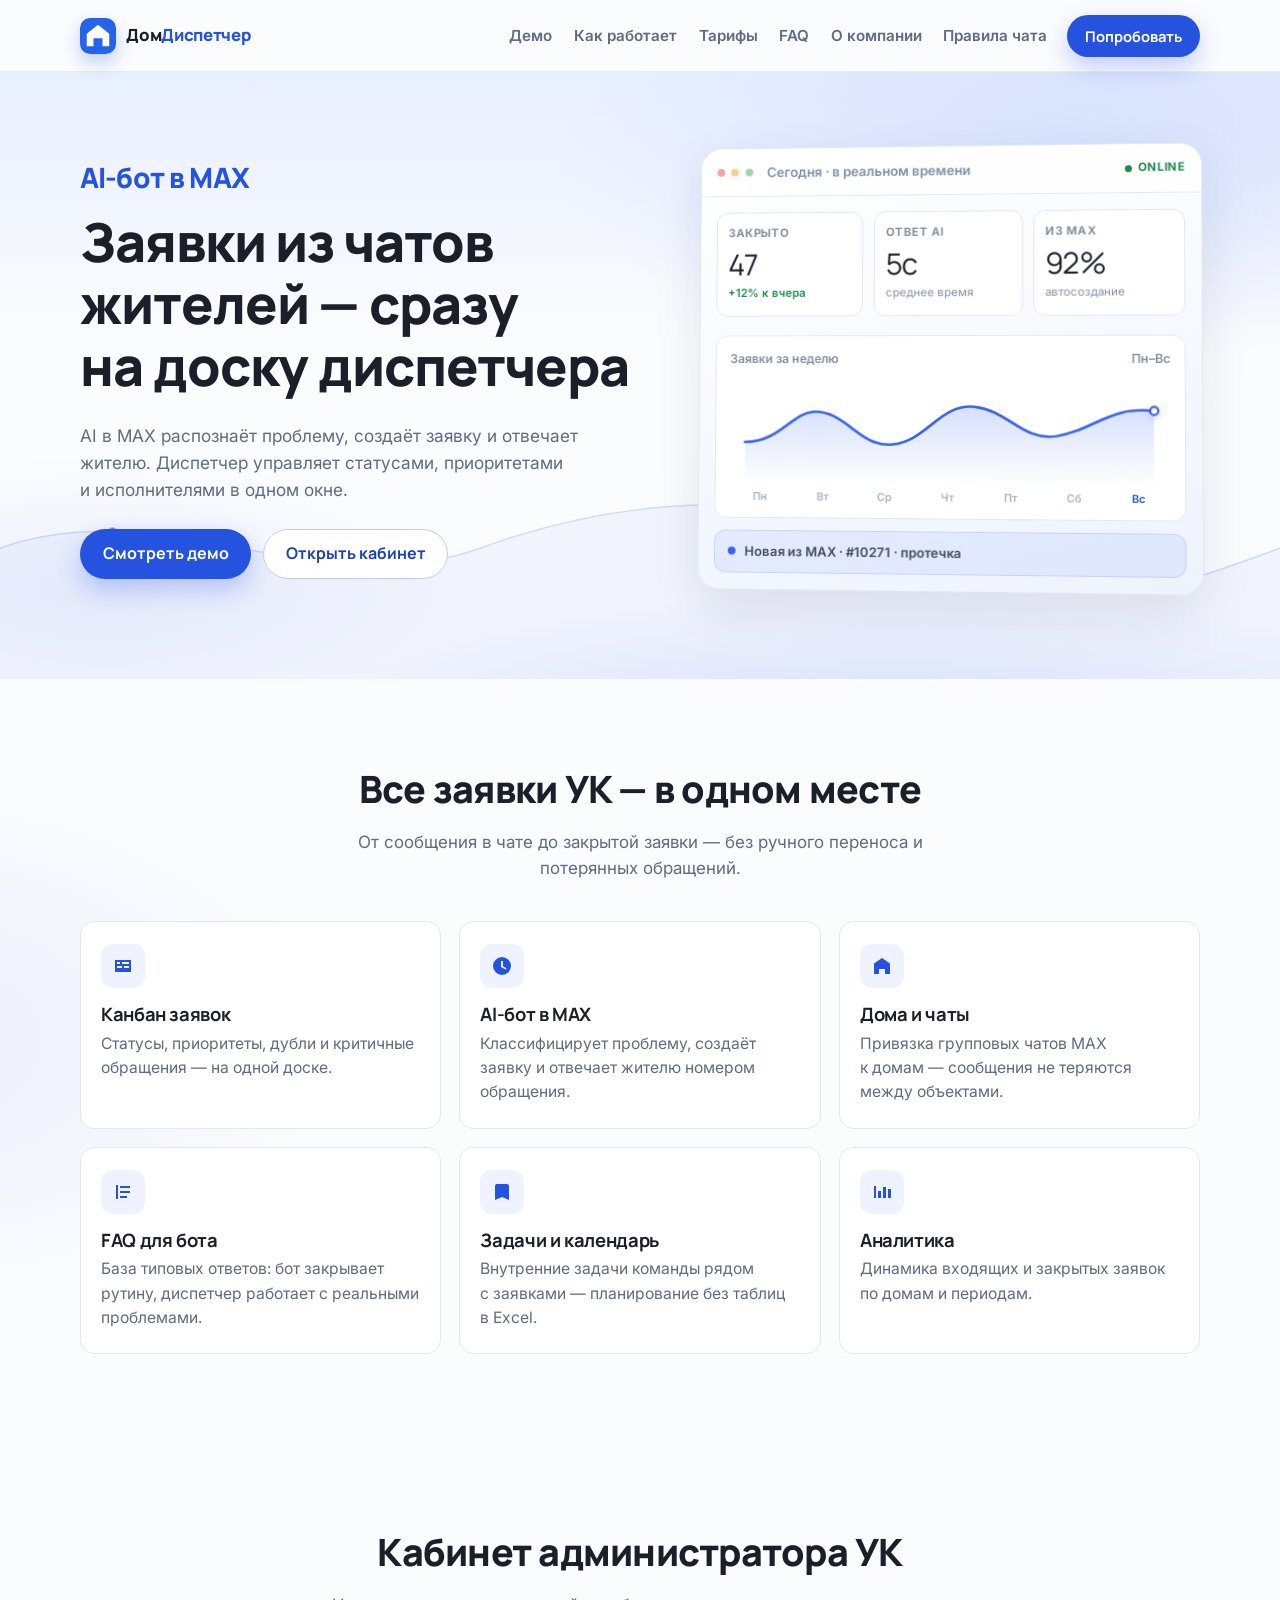
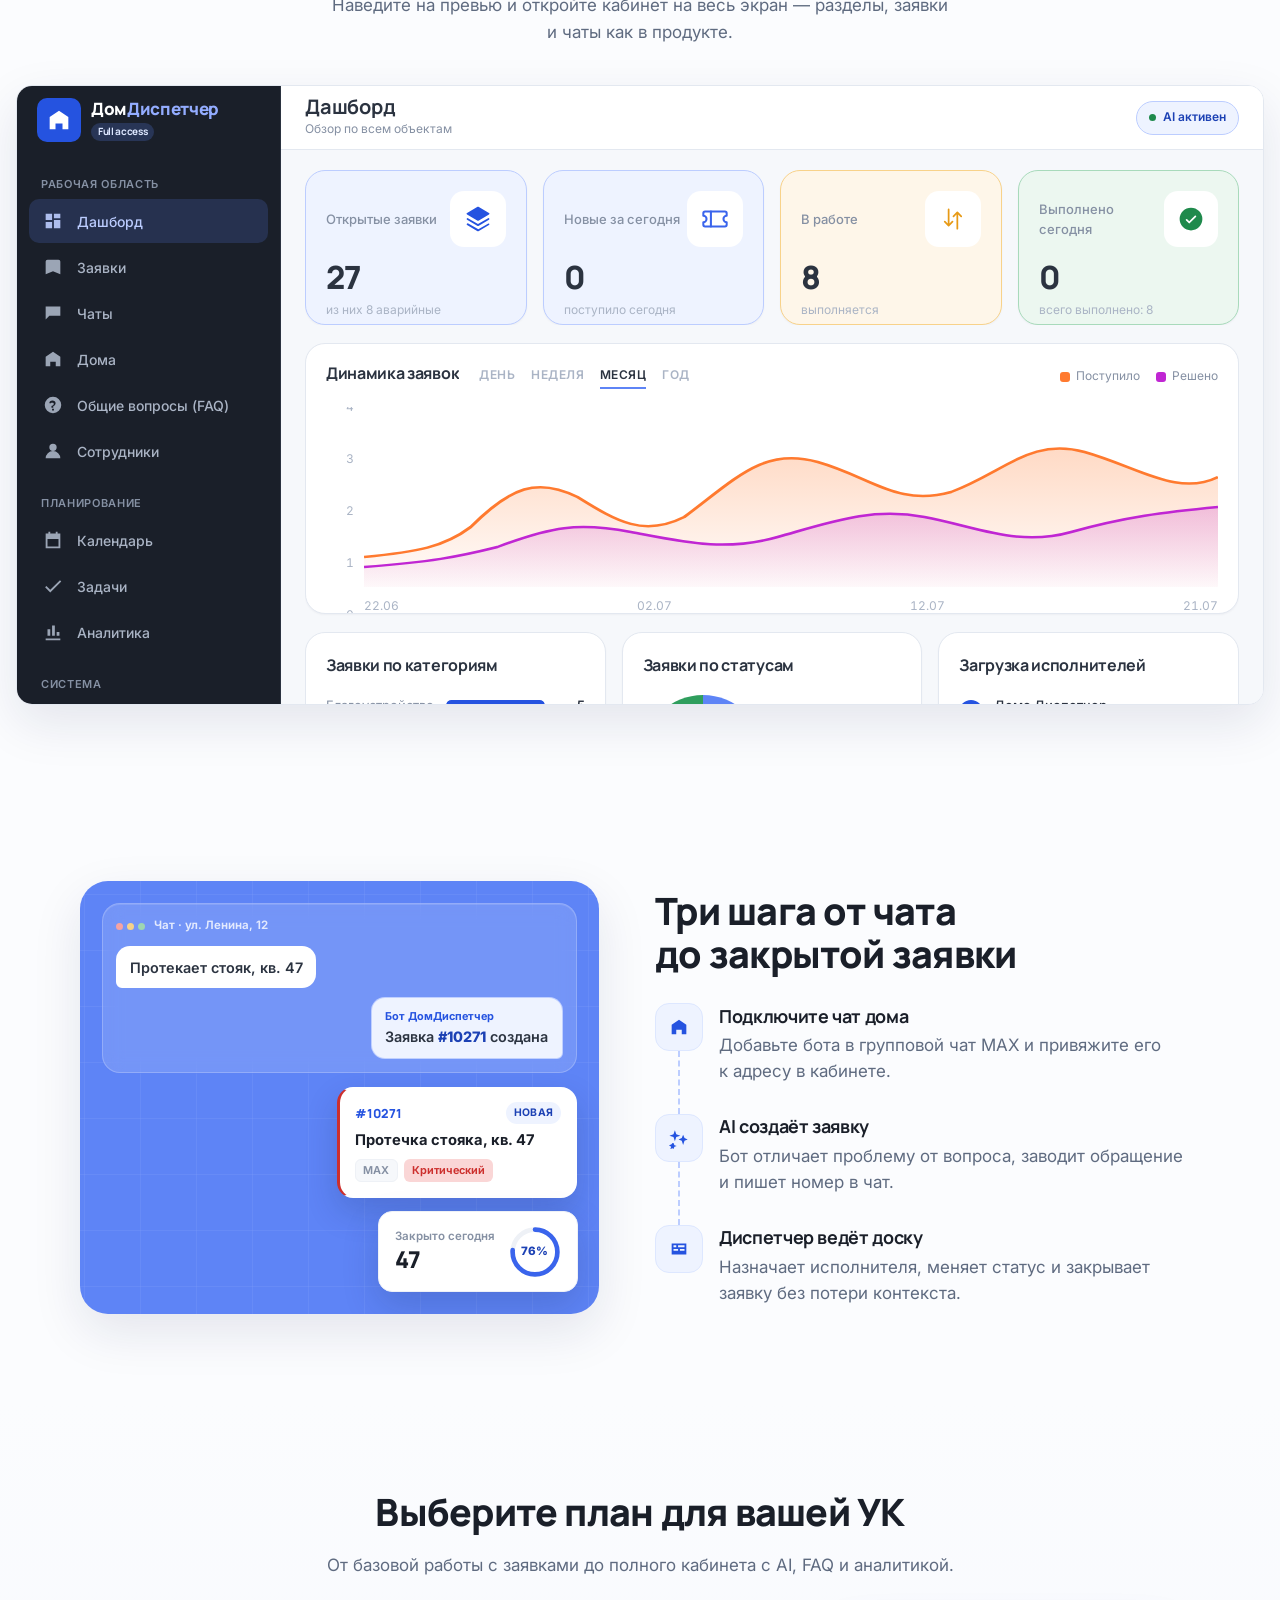
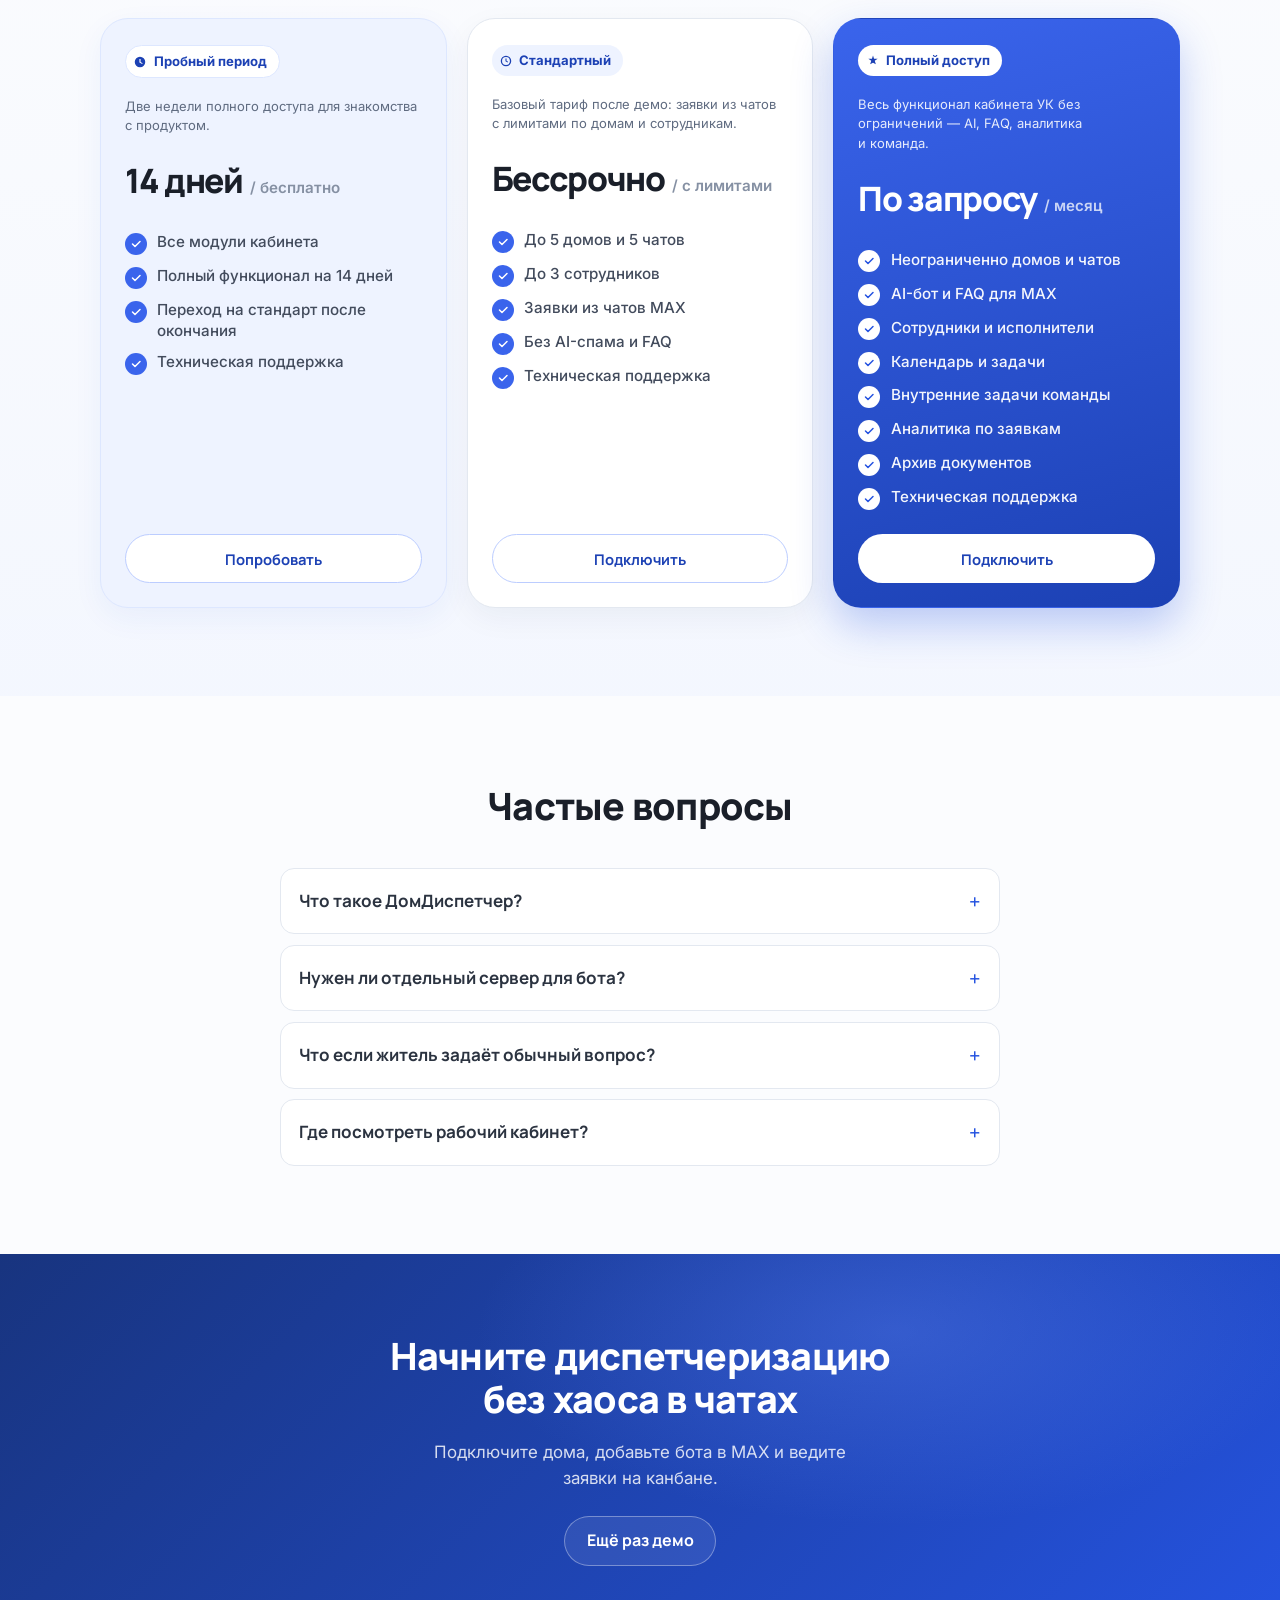
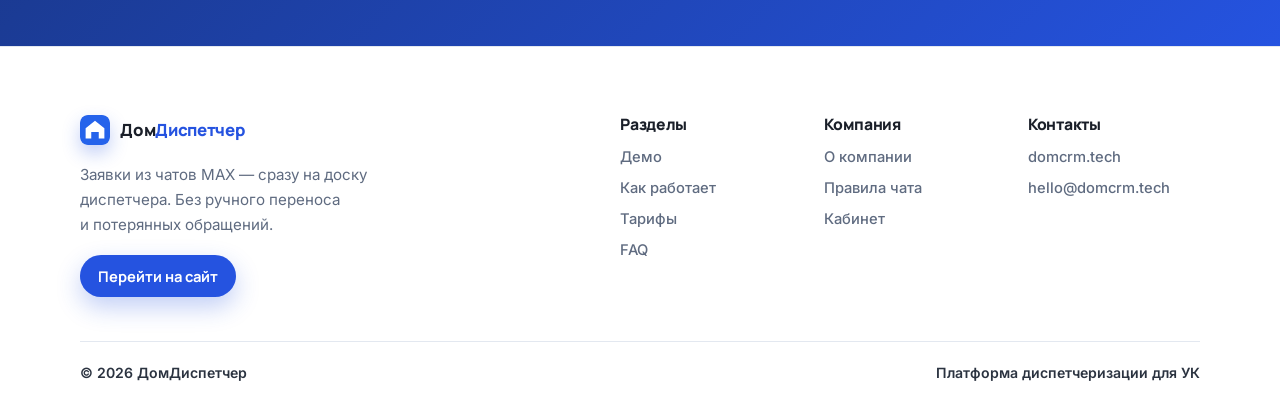
==== commit aeae7ffb: "Добавлены новые элементы навигации и улучшен футер с разделами и контактами. Реализована анимация по" ====
--- a/index.html
+++ b/index.html
@@ -29,11 +29,20 @@
         </a>
 
         <nav class="nav" id="nav" aria-label="Основная навигация">
-          <a href="#features">Возможности</a>
           <a href="#demo">Демо</a>
           <a href="#how">Как работает</a>
           <a href="#pricing">Тарифы</a>
           <a href="#faq">FAQ</a>
+          <a href="about.html">О компании</a>
+          <a href="rules.html">Правила чата</a>
+          <button
+            type="button"
+            class="btn btn--primary nav__cta"
+            data-lead-open
+            data-tariff="trial"
+          >
+            Попробовать
+          </button>
         </nav>
 
         <div class="header-actions">
@@ -3614,20 +3623,60 @@
     </main>
 
     <footer class="site-footer">
-      <div class="container footer-inner">
-        <a class="brand brand--footer" href="#top">
-          <span class="brand__mark" aria-hidden="true">
-            <img src="public/favicon.svg" width="30" height="30" alt="" />
-          </span>
-          <span class="brand__text">Дом<span>Диспетчер</span></span>
-        </a>
-        <p>
-          © <span id="year"></span> ДомДиспетчер · платформа диспетчеризации для
-          УК
-        </p>
-        <a href="https://domcrm.tech" target="_blank" rel="noopener"
-          >domcrm.tech</a
-        >
+      <div class="container">
+        <div class="footer-top">
+          <div class="footer-brand">
+            <a class="brand brand--footer" href="#top">
+              <span class="brand__mark" aria-hidden="true">
+                <img src="public/favicon.svg" width="30" height="30" alt="" />
+              </span>
+              <span class="brand__text">Дом<span>Диспетчер</span></span>
+            </a>
+            <p class="footer-brand__text">
+              Заявки из&nbsp;чатов MAX&nbsp;&mdash; сразу на&nbsp;доску
+              диспетчера. Без ручного переноса и&nbsp;потерянных обращений.
+            </p>
+            <div class="footer-brand__actions">
+              <a
+                class="btn btn--primary"
+                href="https://domcrm.tech"
+                target="_blank"
+                rel="noopener"
+                >Перейти на сайт</a
+              >
+            </div>
+          </div>
+
+          <div class="footer-cols">
+            <div class="footer-col">
+              <h3>Разделы</h3>
+              <a href="#demo">Демо</a>
+              <a href="#how">Как работает</a>
+              <a href="#pricing">Тарифы</a>
+              <a href="#faq">FAQ</a>
+            </div>
+            <div class="footer-col">
+              <h3>Компания</h3>
+              <a href="about.html">О компании</a>
+              <a href="rules.html">Правила чата</a>
+              <a href="https://domcrm.tech" target="_blank" rel="noopener"
+                >Кабинет</a
+              >
+            </div>
+            <div class="footer-col">
+              <h3>Контакты</h3>
+              <a href="https://domcrm.tech" target="_blank" rel="noopener"
+                >domcrm.tech</a
+              >
+              <a href="mailto:hello@domcrm.tech">hello@domcrm.tech</a>
+            </div>
+          </div>
+        </div>
+
+        <div class="footer-bottom">
+          <p>© <span id="year"></span> ДомДиспетчер</p>
+          <p>Платформа диспетчеризации для УК</p>
+        </div>
       </div>
     </footer>
 
--- a/css/styles.css
+++ b/css/styles.css
@@ -973,8 +973,44 @@
   border: 1px solid var(--neutral-200);
   transition:
     border-color 0.2s ease,
+    box-shadow 0.2s ease,
+    transform 0.2s ease;
+}
+
+.feature-grid--reveal .feature {
+  opacity: 0;
+  translate: 0 1.15rem;
+  transition:
+    border-color 0.2s ease,
+    box-shadow 0.2s ease,
     transform 0.2s ease,
-    box-shadow 0.2s ease;
+    opacity 0.9s cubic-bezier(0.22, 1, 0.36, 1),
+    translate 0.9s cubic-bezier(0.22, 1, 0.36, 1);
+}
+
+.feature-grid--reveal.is-inview .feature {
+  opacity: 1;
+  translate: 0 0;
+}
+
+/* Delays only for opacity + translate (reveal), not hover */
+.feature-grid--reveal.is-inview .feature:nth-child(1) {
+  transition-delay: 0s, 0s, 0s, 0ms, 0ms;
+}
+.feature-grid--reveal.is-inview .feature:nth-child(2) {
+  transition-delay: 0s, 0s, 0s, 160ms, 160ms;
+}
+.feature-grid--reveal.is-inview .feature:nth-child(3) {
+  transition-delay: 0s, 0s, 0s, 320ms, 320ms;
+}
+.feature-grid--reveal.is-inview .feature:nth-child(4) {
+  transition-delay: 0s, 0s, 0s, 480ms, 480ms;
+}
+.feature-grid--reveal.is-inview .feature:nth-child(5) {
+  transition-delay: 0s, 0s, 0s, 640ms, 640ms;
+}
+.feature-grid--reveal.is-inview .feature:nth-child(6) {
+  transition-delay: 0s, 0s, 0s, 800ms, 800ms;
 }
 
 .feature:hover {
@@ -1831,23 +1867,88 @@
 
 /* ---- Footer ---- */
 .site-footer {
-  padding: 1.75rem 0;
+  padding: clamp(3rem, 6vw, 4.25rem) 0 1.5rem;
   border-top: 1px solid var(--neutral-200);
   background: var(--neutral-0);
 }
 
-.footer-inner {
+.footer-top {
+  display: grid;
+  grid-template-columns: minmax(0, 1.15fr) minmax(0, 1.4fr);
+  gap: clamp(2rem, 5vw, 4rem);
+  align-items: start;
+  padding-bottom: clamp(2rem, 4vw, 2.75rem);
+}
+
+.footer-brand {
+  display: flex;
+  flex-direction: column;
+  align-items: flex-start;
+  gap: 1.1rem;
+  max-width: 22rem;
+}
+
+.footer-brand__text {
+  margin: 0;
+  font-size: 0.95rem;
+  line-height: 1.65;
+  color: var(--neutral-600);
+}
+
+.footer-brand__actions {
+  display: flex;
+  flex-wrap: wrap;
+  gap: 0.65rem;
+}
+
+.footer-cols {
+  display: grid;
+  grid-template-columns: repeat(3, minmax(0, 1fr));
+  gap: 1.5rem 2rem;
+}
+
+.footer-col {
+  display: flex;
+  flex-direction: column;
+  gap: 0.7rem;
+}
+
+.footer-col h3 {
+  margin: 0 0 0.25rem;
+  font-family: var(--font-display);
+  font-size: 0.98rem;
+  font-weight: 800;
+  letter-spacing: -0.02em;
+  color: var(--neutral-900);
+}
+
+.footer-col a {
+  color: var(--neutral-600);
+  text-decoration: none;
+  font-size: 0.92rem;
+  font-weight: 500;
+  line-height: 1.35;
+}
+
+.footer-col a:hover {
+  color: var(--hd-blue-600);
+}
+
+.footer-bottom {
   display: flex;
   flex-wrap: wrap;
   align-items: center;
   justify-content: space-between;
-  gap: 1rem;
-}
-
-.footer-inner p {
+  gap: 0.65rem 1.25rem;
+  padding-top: 1.25rem;
+  border-top: 1px solid var(--neutral-200);
+}
+
+.footer-bottom p {
   margin: 0;
-  color: var(--neutral-500);
-  font-size: 0.9rem;
+  font-size: 0.88rem;
+  font-weight: 600;
+  color: var(--neutral-800);
 }
 
 .brand--footer .brand__mark {
@@ -1866,6 +1967,10 @@
 
   .container--wide {
     width: min(100% - 2rem, 1440px);
+  }
+
+  .header-inner {
+    gap: 0.75rem;
   }
 
   .nav {
@@ -1882,6 +1987,8 @@
     background: rgba(255, 255, 255, 0.98);
     border-bottom: 1px solid var(--neutral-200);
     box-shadow: var(--shadow-card);
+    max-height: calc(100dvh - var(--header-h));
+    overflow-y: auto;
   }
 
   .nav.is-open {
@@ -1904,6 +2011,18 @@
 
   .header-actions {
     margin-left: auto;
+    flex-shrink: 0;
+  }
+
+  .brand {
+    min-width: 0;
+    flex-shrink: 1;
+  }
+
+  .brand__text {
+    overflow: hidden;
+    text-overflow: ellipsis;
+    white-space: nowrap;
   }
 
   .hero__grid,
@@ -2205,9 +2324,26 @@
     border-radius: 18px 18px 14px 14px;
   }
 
-  .footer-inner {
-    flex-direction: column;
-    align-items: flex-start;
+  .footer-top {
+    grid-template-columns: 1fr;
+    gap: 2rem;
+  }
+
+  .footer-cols {
+    grid-template-columns: repeat(3, minmax(0, 1fr));
+    gap: 1.25rem;
+  }
+
+  .hero__brand {
+    font-size: clamp(1.2rem, 6vw, 1.45rem);
+  }
+
+  .section-head h2 {
+    font-size: clamp(1.35rem, 6vw, 1.75rem);
+  }
+
+  .hero-kpi {
+    min-width: 0;
   }
 }
 
@@ -2219,32 +2355,77 @@
     width: min(100% - 1.25rem, var(--max));
   }
 
+  .header-inner {
+    gap: 0.45rem;
+  }
+
+  .site-header .btn--primary {
+    display: none;
+  }
+
   .brand__mark {
     width: 32px;
     height: 32px;
   }
 
+  .brand__text {
+    font-size: 0.9rem;
+  }
+
+  .nav-toggle {
+    width: 38px;
+    height: 38px;
+  }
+
   .hero-stats__kpis {
-    gap: 0.3rem;
+    grid-template-columns: 1fr;
+    gap: 0.45rem;
   }
 
   .hero-kpi {
-    padding: 0.5rem 0.35rem 0.55rem;
+    display: grid;
+    grid-template-columns: 1fr auto;
+    grid-template-areas:
+      "label value"
+      "hint value";
+    align-items: center;
+    column-gap: 0.75rem;
+    padding: 0.7rem 0.85rem;
   }
 
   .hero-kpi__label {
-    font-size: 0.58rem;
+    grid-area: label;
+    font-size: 0.68rem;
     letter-spacing: 0.03em;
-    margin-bottom: 0.25rem;
+    margin-bottom: 0.1rem;
   }
 
   .hero-kpi__value {
-    font-size: 1.05rem;
+    grid-area: value;
+    font-size: 1.35rem;
+    text-align: right;
   }
 
   .hero-kpi__hint {
-    font-size: 0.58rem;
-    margin-top: 0.2rem;
+    grid-area: hint;
+    font-size: 0.68rem;
+    margin-top: 0;
+  }
+
+  .nav__cta {
+    display: block;
+    width: 100%;
+    margin-top: 0.85rem;
+    text-align: center;
+  }
+
+  .footer-cols {
+    grid-template-columns: 1fr 1fr;
+  }
+
+  .footer-bottom {
+    flex-direction: column;
+    align-items: flex-start;
   }
 }
 
@@ -2258,6 +2439,26 @@
 }
 
 @media (prefers-reduced-motion: reduce) {
+  .feature-grid--reveal .feature,
+  .feature-grid--reveal.is-inview .feature {
+    opacity: 1;
+    translate: none;
+    transition:
+      border-color 0.2s ease,
+      box-shadow 0.2s ease,
+      transform 0.2s ease;
+  }
+
+  .feature-grid--reveal.is-inview .feature:nth-child(n) {
+    transition-delay: 0s;
+  }
+}
+
+.nav__cta {
+  display: none;
+}
+
+@media (prefers-reduced-motion: reduce) {
   *,
   *::before,
   *::after {
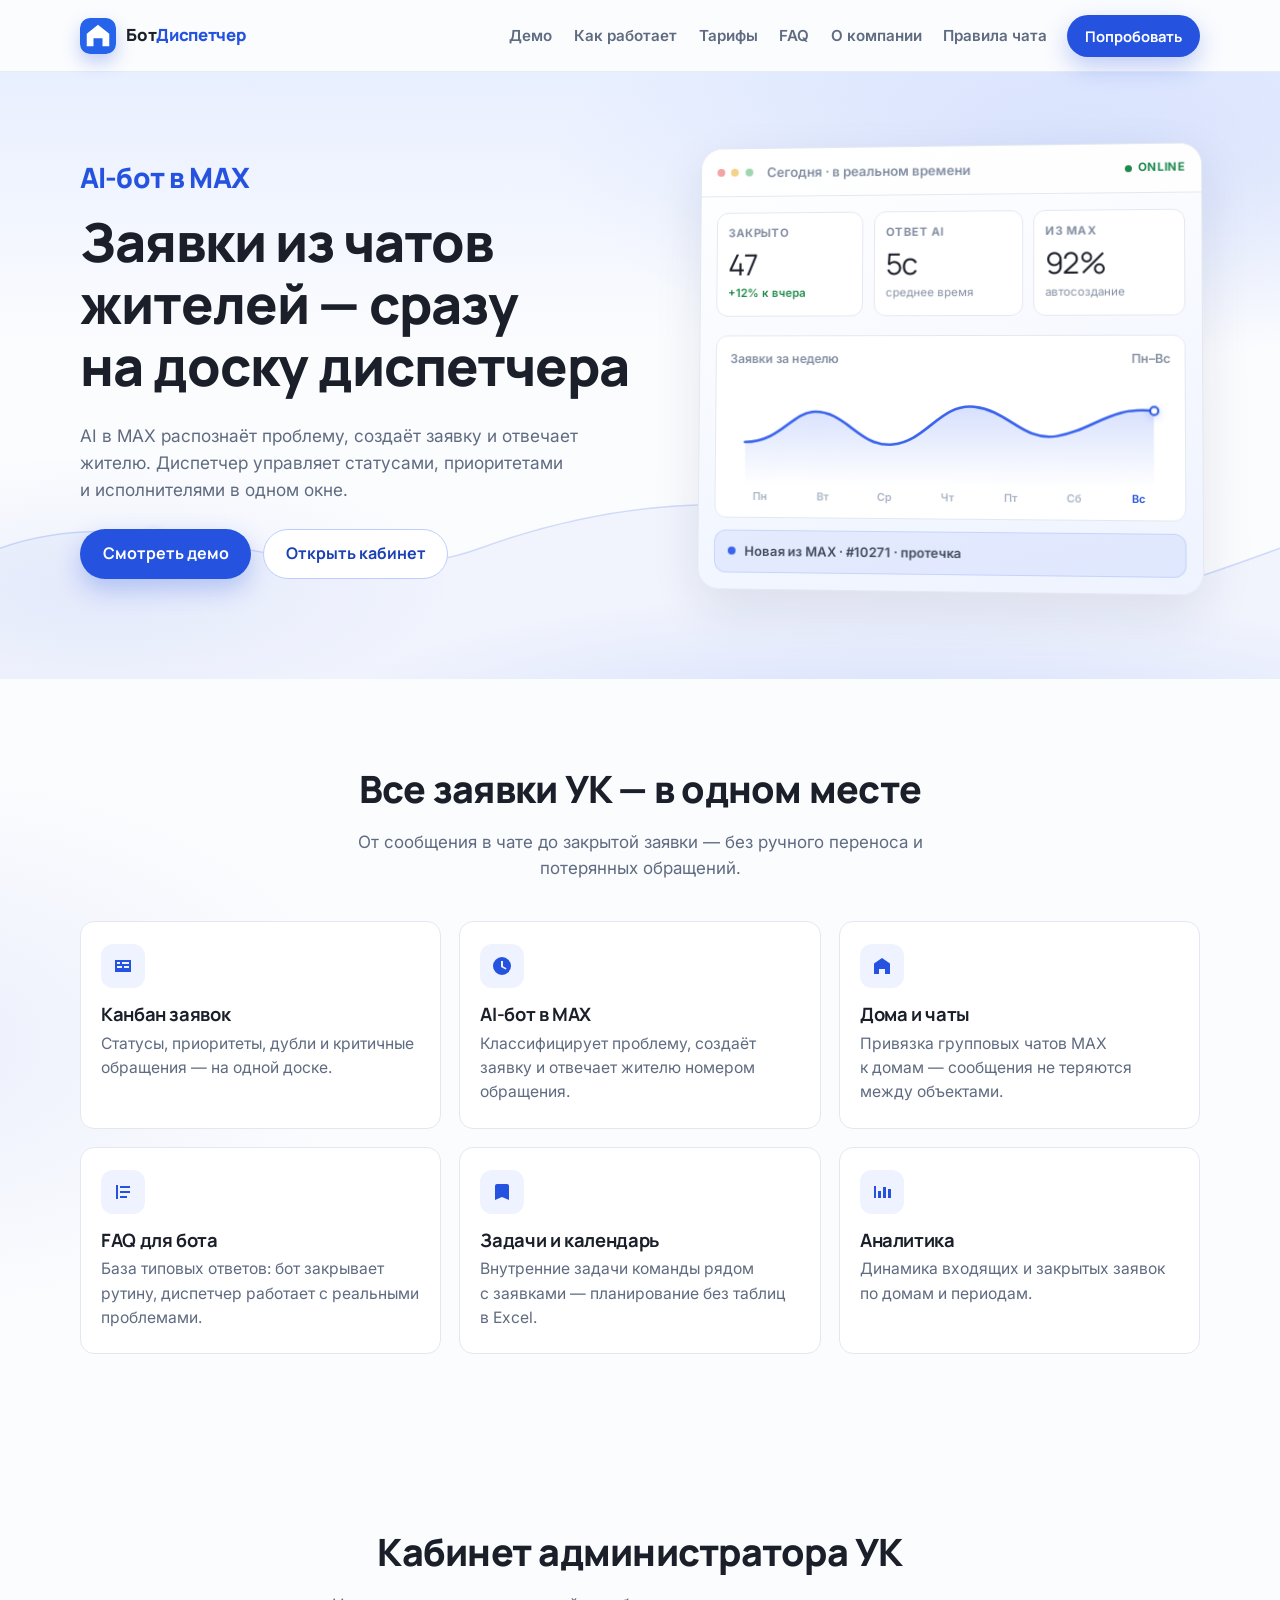
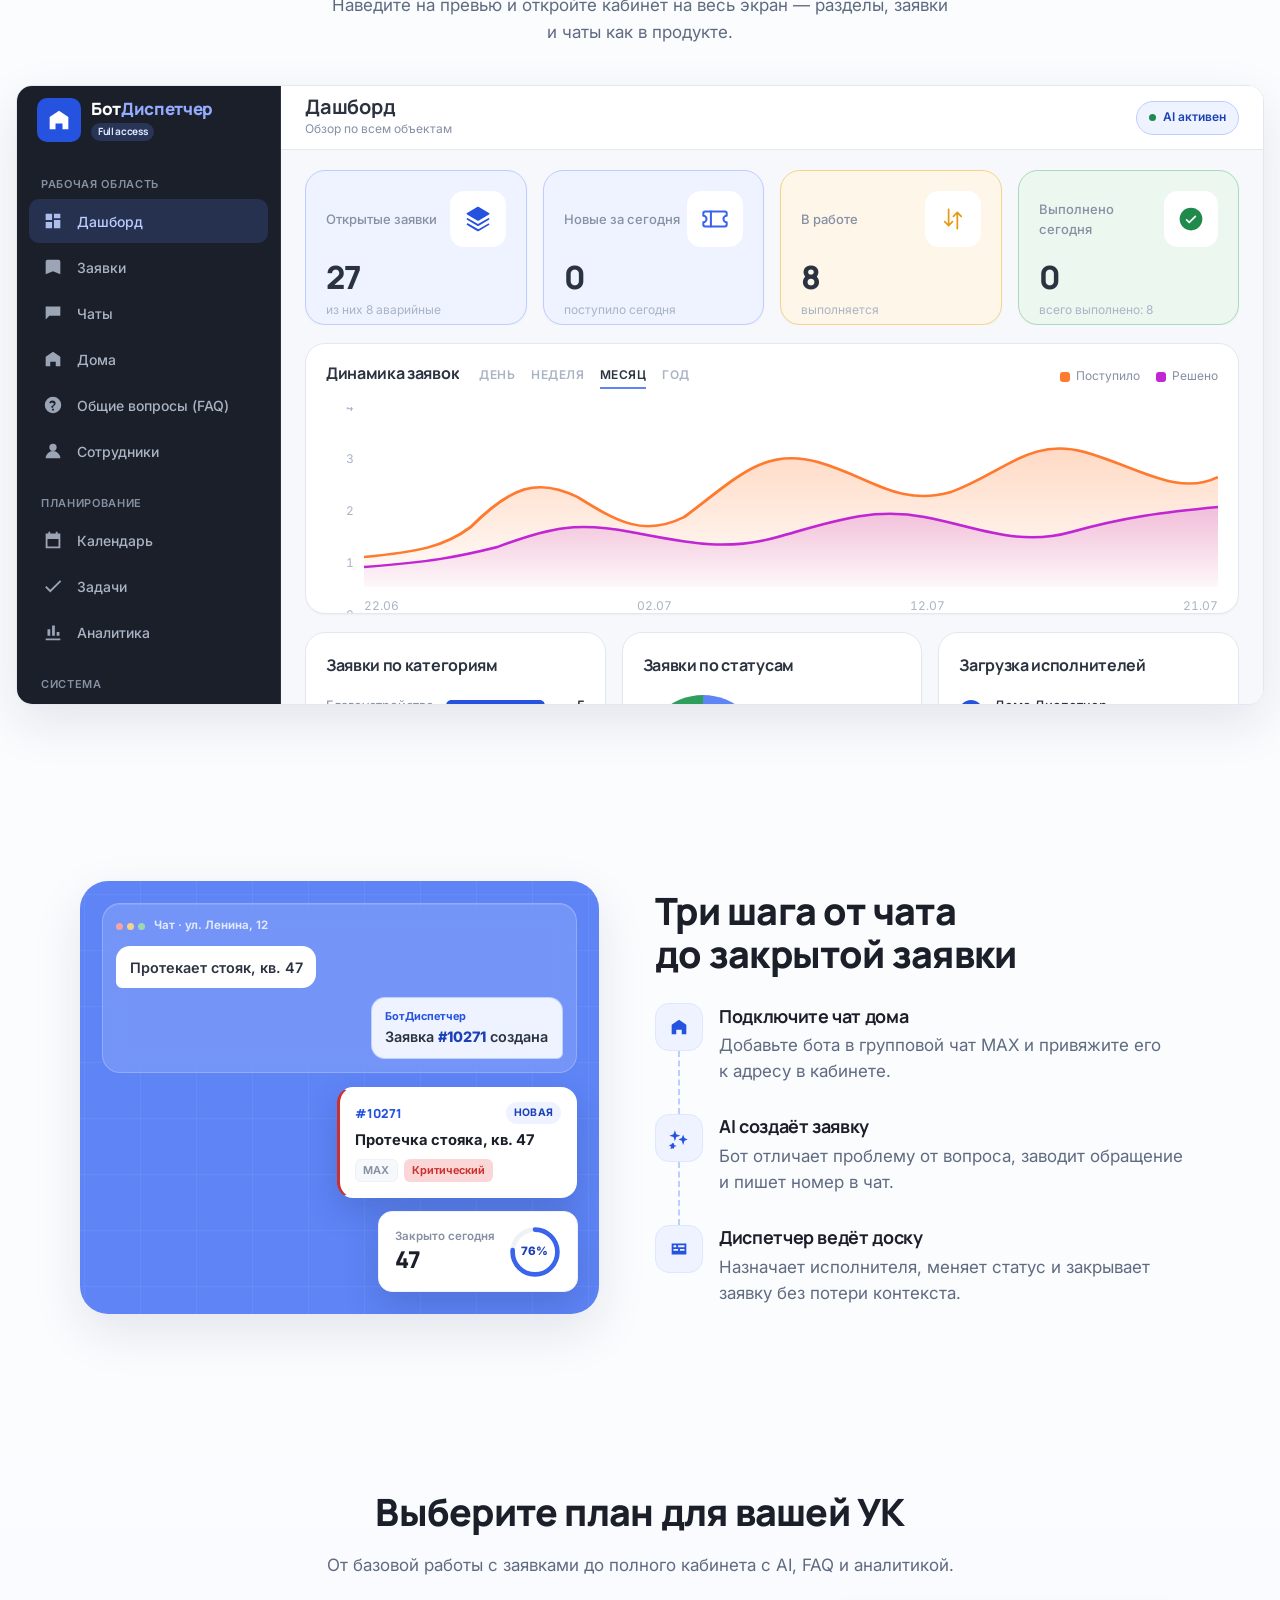
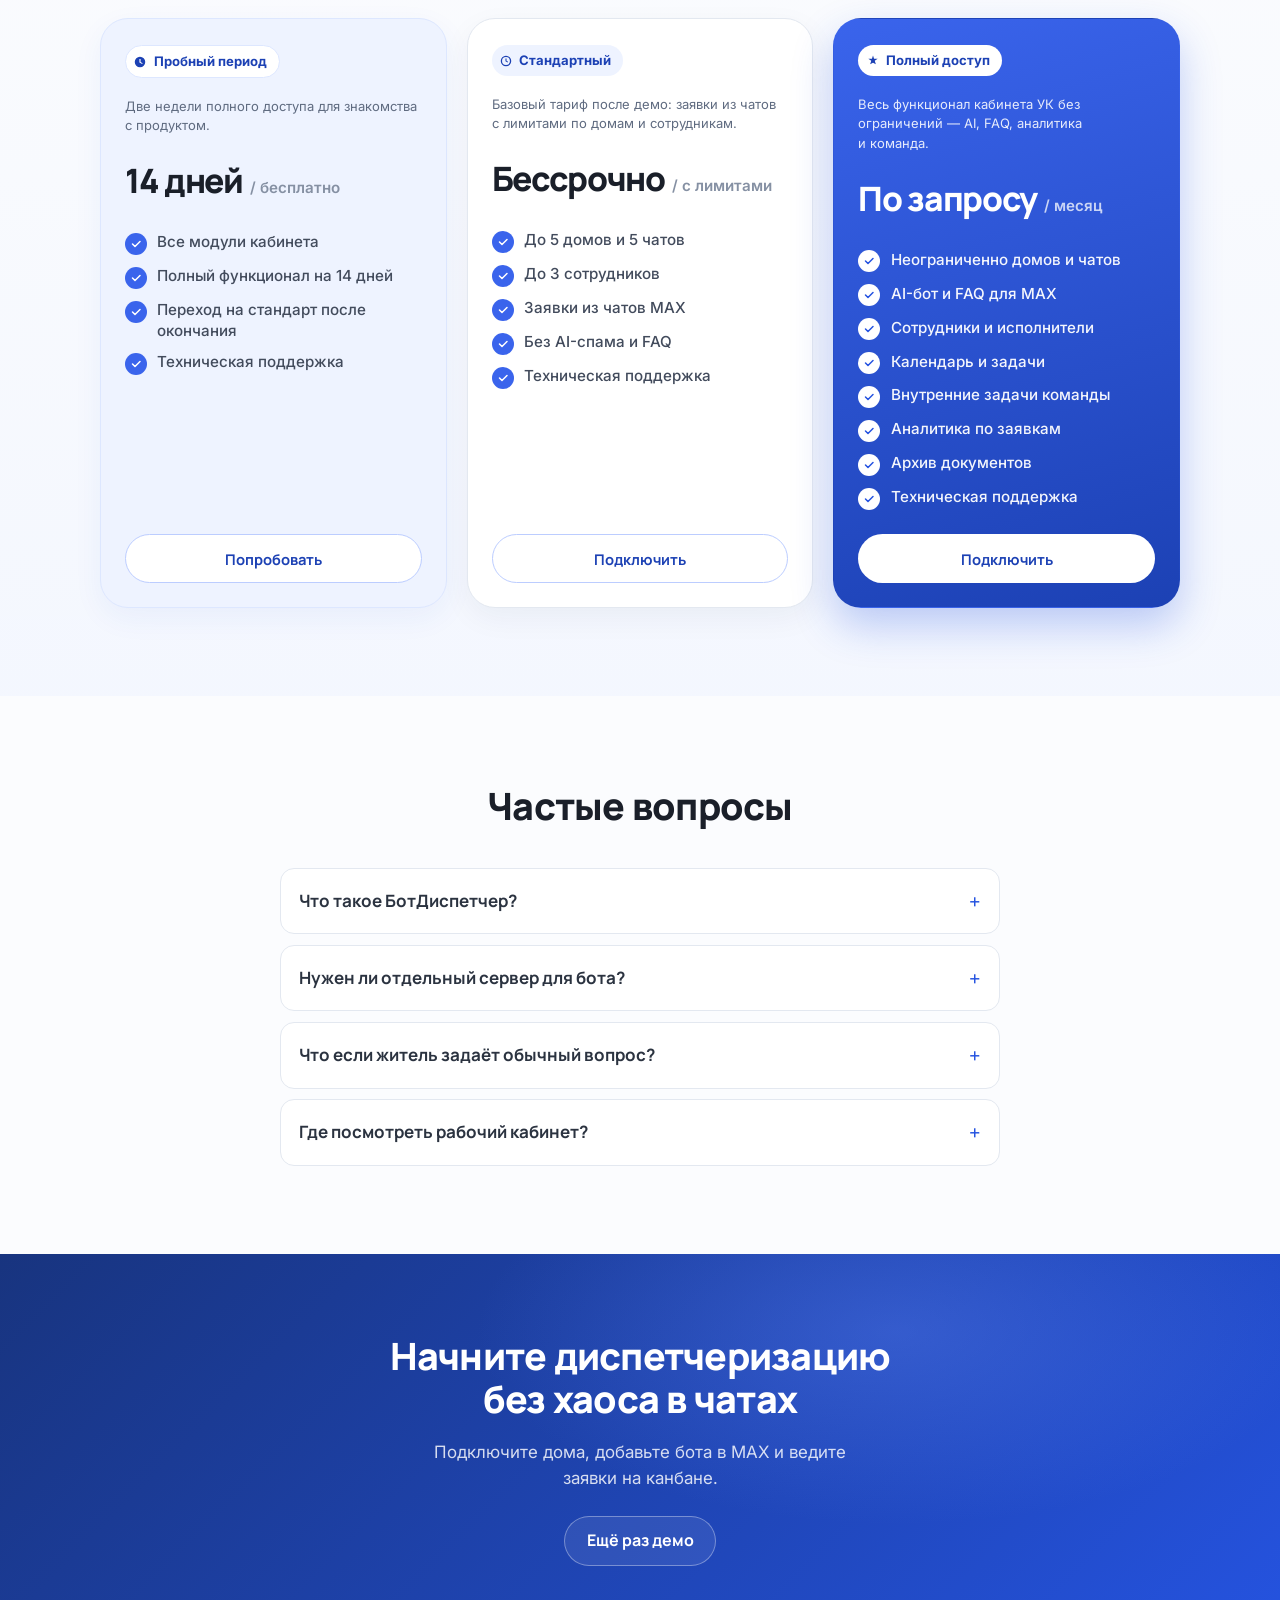
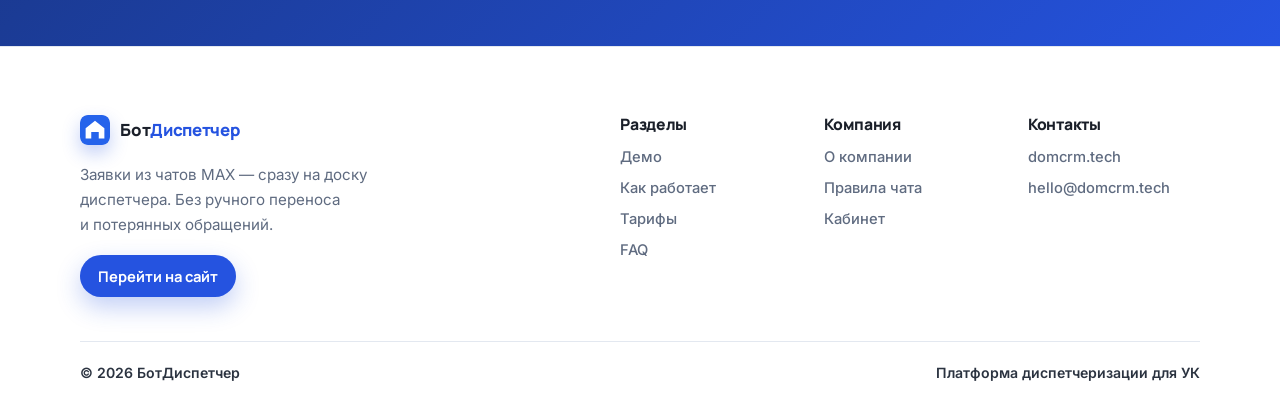
==== commit d82f73e8: "замена ссылки и названия" ====
--- a/index.html
+++ b/index.html
@@ -3,7 +3,7 @@
   <head>
     <meta charset="UTF-8" />
     <meta name="viewport" content="width=device-width, initial-scale=1.0" />
-    <title>ДомДиспетчер — диспетчеризация заявок для УК</title>
+    <title>БотДиспетчер — диспетчеризация заявок для УК</title>
     <meta
       name="description"
       content="Платформа управления зданиями и заявками с AI-ботом в MAX. Заявки из чатов жителей — на доску заявок диспетчера автоматически."
@@ -21,11 +21,11 @@
   <body>
     <header class="site-header" id="top">
       <div class="container header-inner">
-        <a class="brand" href="#top" aria-label="ДомДиспетчер">
+        <a class="brand" href="#top" aria-label="БотДиспетчер">
           <span class="brand__mark" aria-hidden="true">
             <img src="public/favicon.svg" width="36" height="36" alt="" />
           </span>
-          <span class="brand__text">Дом<span>Диспетчер</span></span>
+          <span class="brand__text">Бот<span>Диспетчер</span></span>
         </a>
 
         <nav class="nav" id="nav" aria-label="Основная навигация">
@@ -349,7 +349,7 @@
             <img
               class="demo-mobile__img"
               src="public/IMG_5357.jpg"
-              alt="Демо кабинета администратора ДомДиспетчер"
+              alt="Демо кабинета администратора БотДиспетчер"
               width="780"
               height="1688"
               loading="lazy"
@@ -364,7 +364,7 @@
             <div
               class="cabinet-demo"
               id="cabinetDemo"
-              aria-label="Демо кабинета администратора ДомДиспетчер"
+              aria-label="Демо кабинета администратора БотДиспетчер"
             >
               <div class="app-shell">
                 <aside class="app-sidebar">
@@ -381,7 +381,7 @@
                     </span>
                     <div class="app-sidebar__title">
                       <div>
-                        Дом<span class="app-sidebar__title-accent"
+                        Бот<span class="app-sidebar__title-accent"
                           >Диспетчер</span
                         >
                       </div>
@@ -1331,7 +1331,7 @@
                               <div class="chats-message__content">
                                 <div class="chats-message__meta">
                                   <span class="chats-message__author"
-                                    >Бот ДомДиспетчер</span
+                                    >БотДиспетчер</span
                                   >
                                 </div>
                                 <div class="chats-message__bubble">
@@ -1397,7 +1397,7 @@
                               <div class="chats-message__content">
                                 <div class="chats-message__meta">
                                   <span class="chats-message__author"
-                                    >Бот ДомДиспетчер</span
+                                    >БотДиспетчер</span
                                   >
                                 </div>
                                 <div class="chats-message__bubble">
@@ -1463,7 +1463,7 @@
                               <div class="chats-message__content">
                                 <div class="chats-message__meta">
                                   <span class="chats-message__author"
-                                    >Бот ДомДиспетчер</span
+                                    >БотДиспетчер</span
                                   >
                                 </div>
                                 <div class="chats-message__bubble">
@@ -1529,7 +1529,7 @@
                               <div class="chats-message__content">
                                 <div class="chats-message__meta">
                                   <span class="chats-message__author"
-                                    >Бот ДомДиспетчер</span
+                                    >БотДиспетчер</span
                                   >
                                 </div>
                                 <div class="chats-message__bubble">
@@ -3298,7 +3298,7 @@
                     Протекает стояк, кв. 47
                   </div>
                   <div class="how-chat__bubble how-chat__bubble--bot">
-                    <span class="how-chat__label">Бот ДомДиспетчер</span>
+                    <span class="how-chat__label">БотДиспетчер</span>
                     Заявка <strong>#10271</strong> создана
                   </div>
                 </div>
@@ -3552,7 +3552,7 @@
           </header>
           <div class="faq" id="faqList">
             <details class="faq-item">
-              <summary>Что такое ДомДиспетчер?</summary>
+              <summary>Что такое БотДиспетчер?</summary>
               <div class="faq-item__panel">
                 <div class="faq-item__content">
                   <p>
@@ -3630,7 +3630,7 @@
               <span class="brand__mark" aria-hidden="true">
                 <img src="public/favicon.svg" width="30" height="30" alt="" />
               </span>
-              <span class="brand__text">Дом<span>Диспетчер</span></span>
+              <span class="brand__text">Бот<span>Диспетчер</span></span>
             </a>
             <p class="footer-brand__text">
               Заявки из&nbsp;чатов MAX&nbsp;&mdash; сразу на&nbsp;доску
@@ -3674,7 +3674,7 @@
         </div>
 
         <div class="footer-bottom">
-          <p>© <span id="year"></span> ДомДиспетчер</p>
+          <p>© <span id="year"></span> БотДиспетчер</p>
           <p>Платформа диспетчеризации для УК</p>
         </div>
       </div>
--- a/css/styles.css
+++ b/css/styles.css
@@ -1,5 +1,5 @@
 /* ============================================================
-   ДомДиспетчер — marketing landing
+   БотДиспетчер — marketing landing
    Inspired by Webster SaaS structure; brand tokens from the app
    ============================================================ */
 
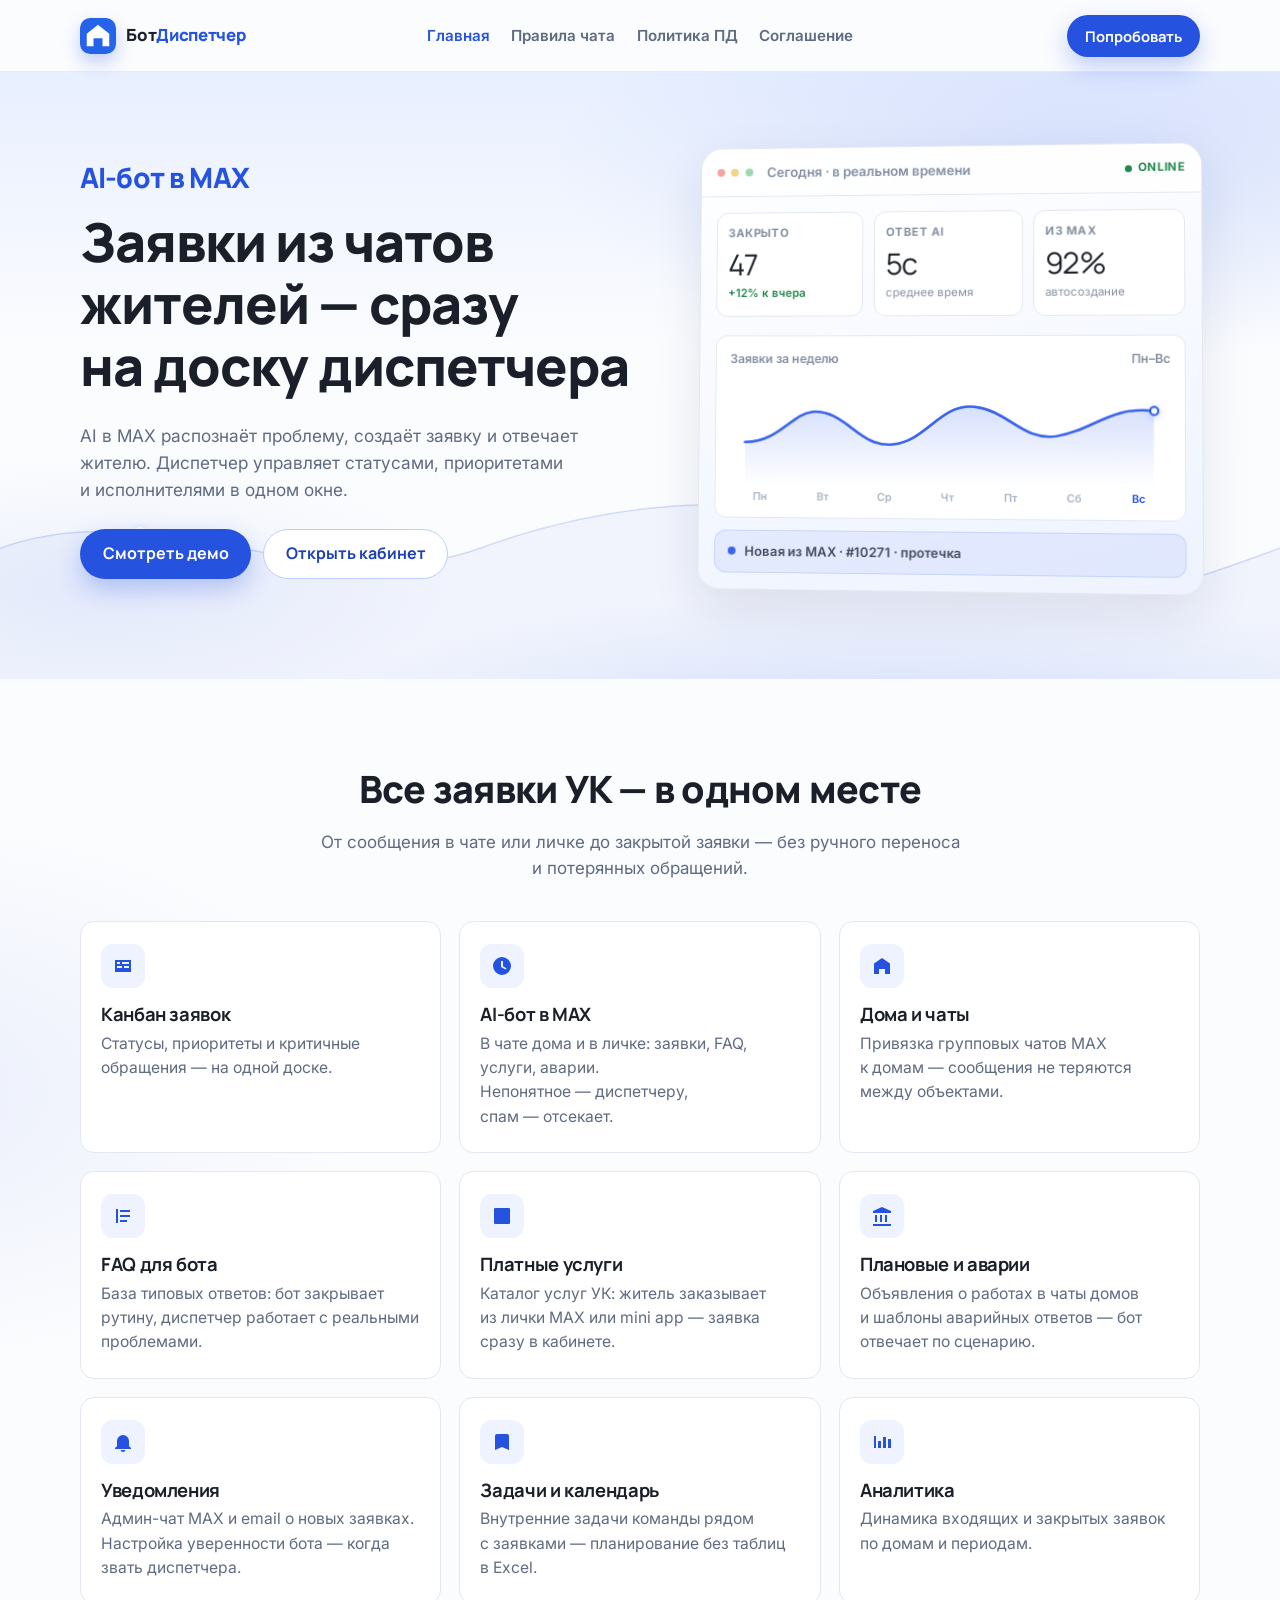
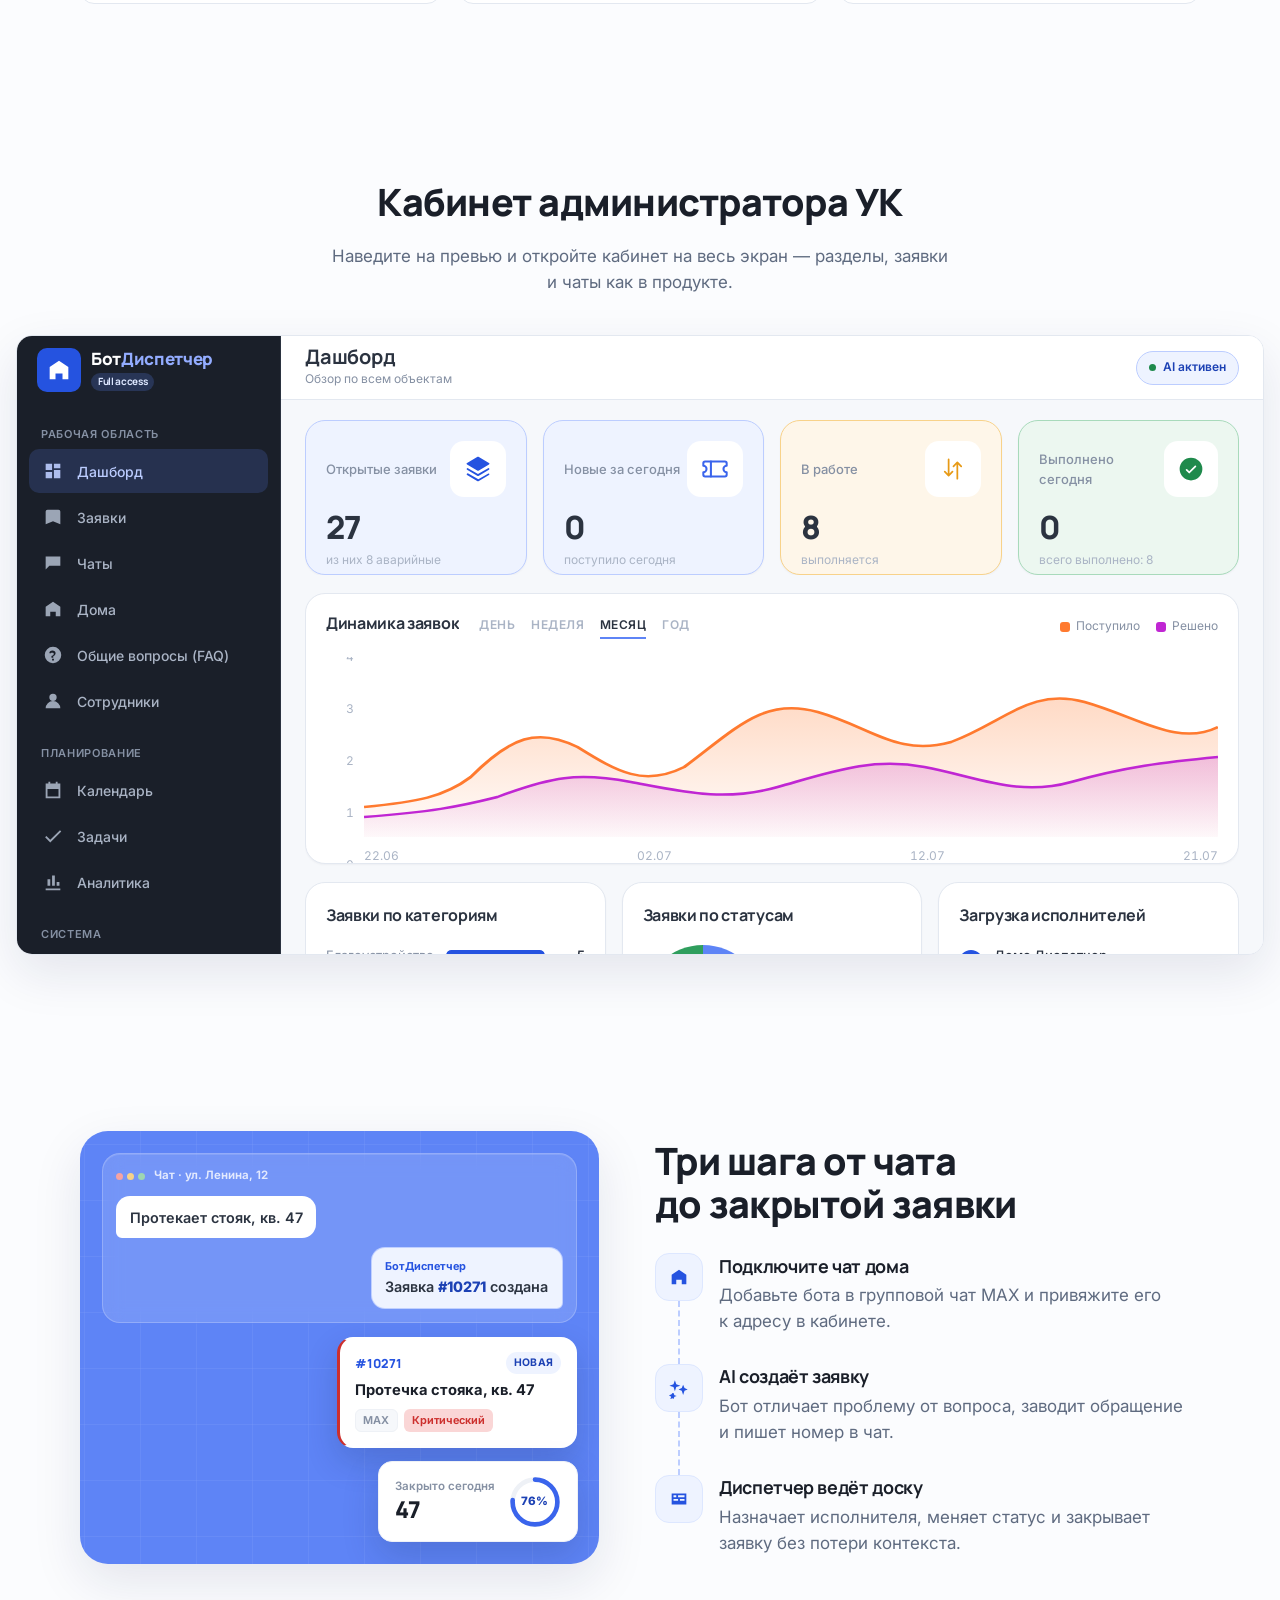
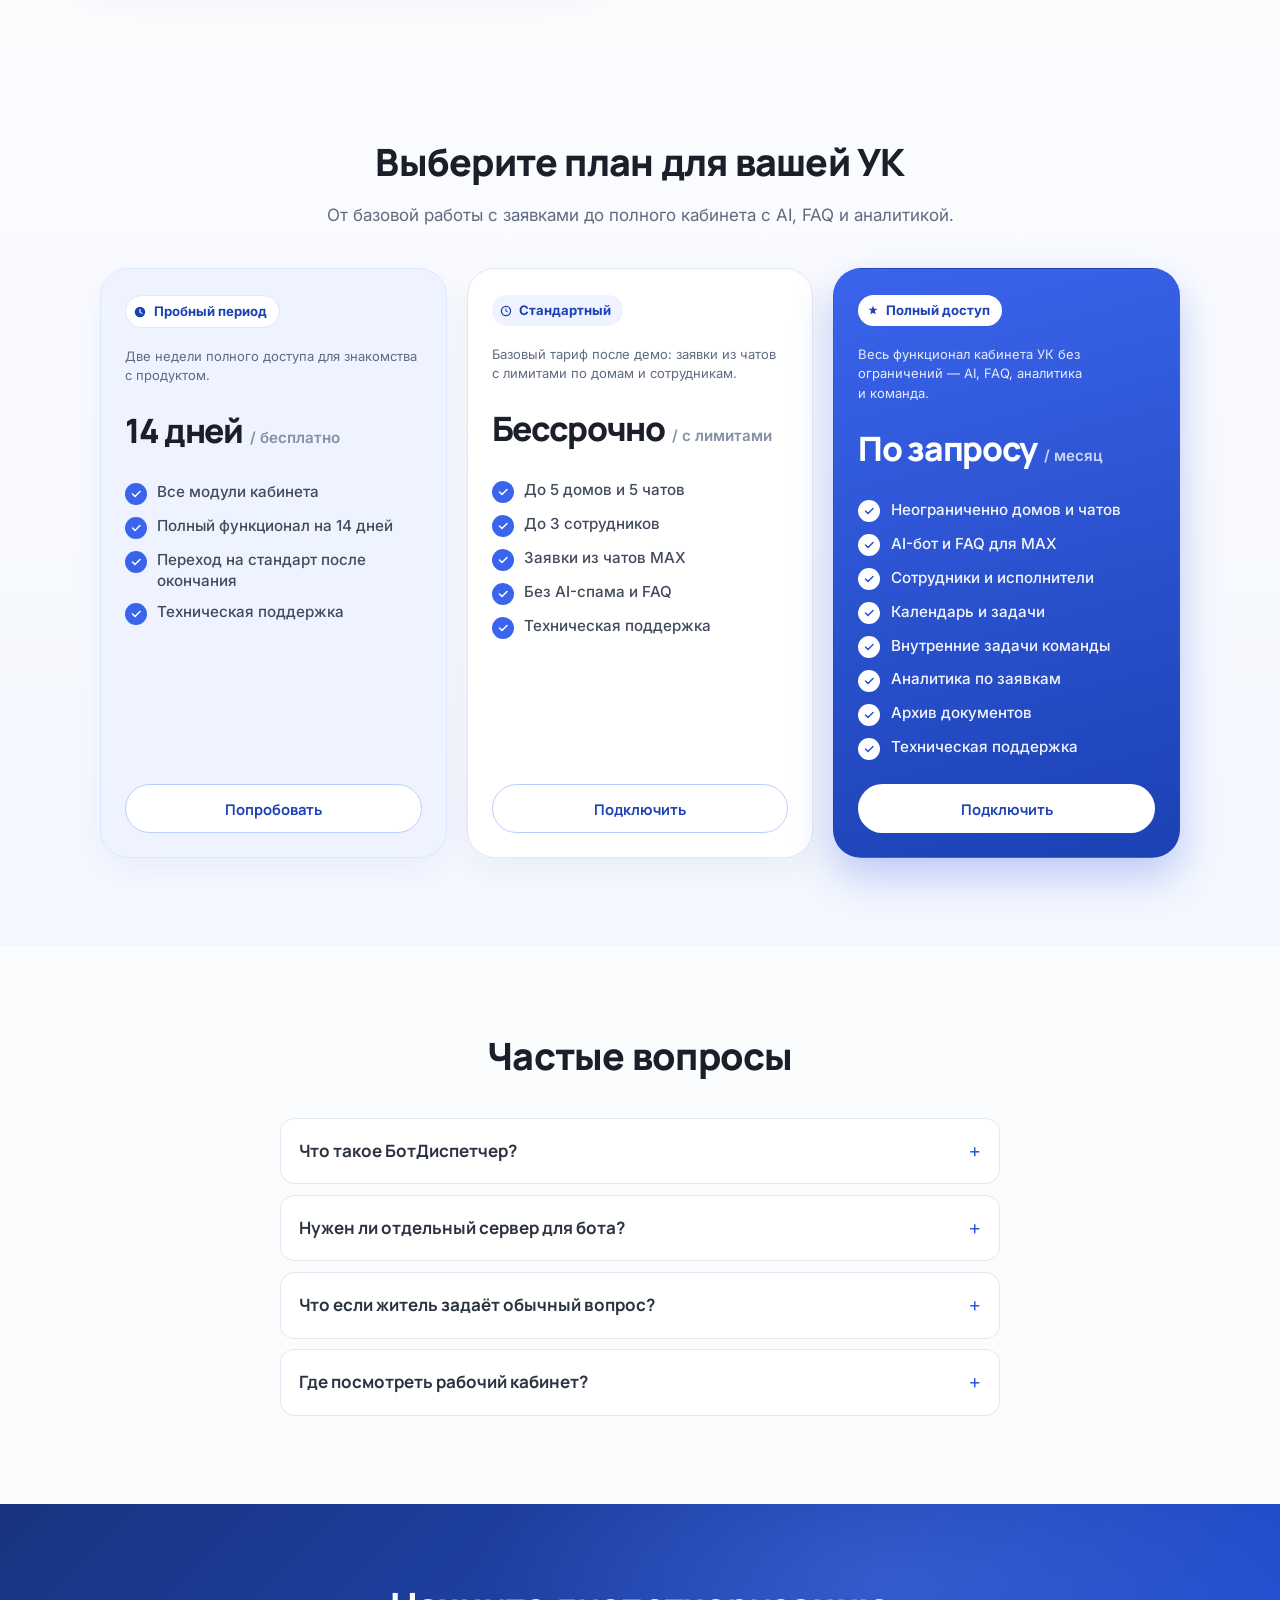
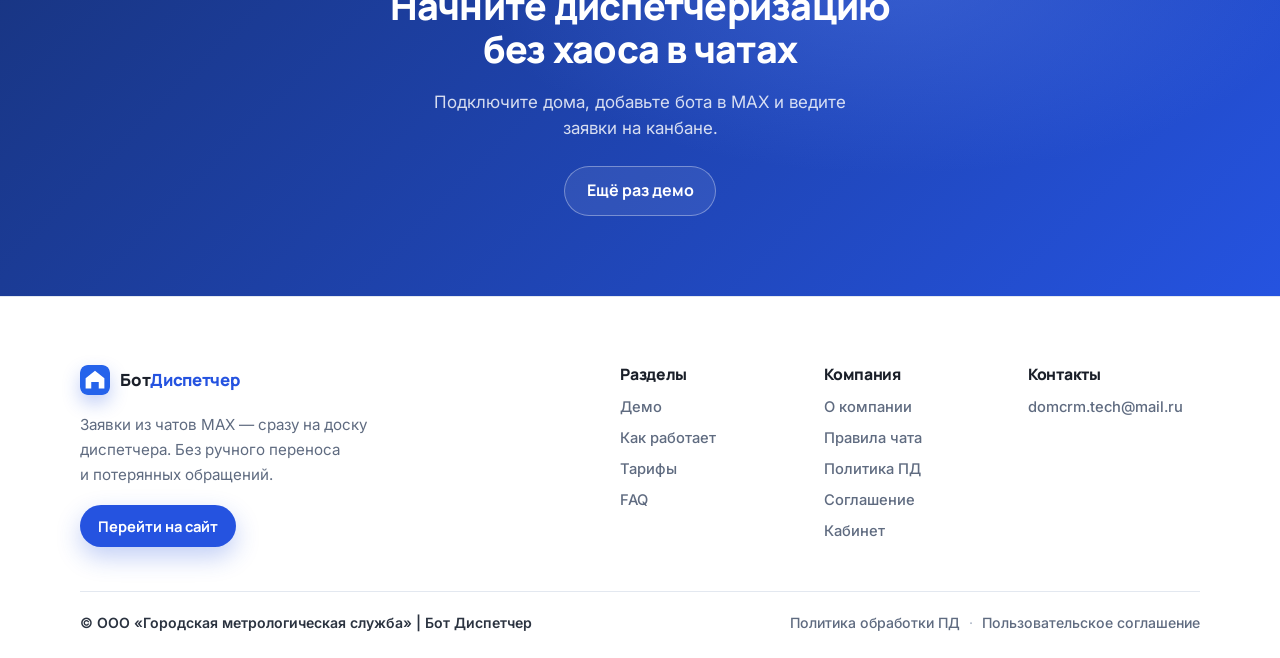
==== commit 7c8af95c: "правки" ====
--- a/index.html
+++ b/index.html
@@ -29,12 +29,10 @@
         </a>
 
         <nav class="nav" id="nav" aria-label="Основная навигация">
-          <a href="#demo">Демо</a>
-          <a href="#how">Как работает</a>
-          <a href="#pricing">Тарифы</a>
-          <a href="#faq">FAQ</a>
-          <a href="about.html">О компании</a>
+          <a href="index.html" aria-current="page">Главная</a>
           <a href="rules.html">Правила чата</a>
+          <a href="privacy-policy.html">Политика ПД</a>
+          <a href="user-agreement.html">Соглашение</a>
           <button
             type="button"
             class="btn btn--primary nav__cta"
@@ -224,8 +222,8 @@
           <header class="section-head">
             <h2>Все заявки УК&nbsp;&mdash; в&nbsp;одном месте</h2>
             <p class="section-lead">
-              От&nbsp;сообщения в&nbsp;чате до&nbsp;закрытой заявки&nbsp;&mdash;
-              без ручного переноса и потерянных обращений.
+              От&nbsp;сообщения в&nbsp;чате или личке до&nbsp;закрытой
+              заявки&nbsp;&mdash; без ручного переноса и потерянных обращений.
             </p>
           </header>
 
@@ -241,8 +239,8 @@
               </div>
               <h3>Канбан заявок</h3>
               <p>
-                Статусы, приоритеты, дубли и&nbsp;критичные
-                обращения&nbsp;&mdash; на&nbsp;одной доске.
+                Статусы, приоритеты и&nbsp;критичные обращения&nbsp;&mdash;
+                на&nbsp;одной доске.
               </p>
             </article>
             <article class="feature">
@@ -256,8 +254,9 @@
               </div>
               <h3>AI-бот в MAX</h3>
               <p>
-                Классифицирует проблему, создаёт заявку и&nbsp;отвечает жителю
-                номером обращения.
+                В&nbsp;чате дома и&nbsp;в&nbsp;личке: заявки, FAQ, услуги,
+                аварии. <br />Непонятное&nbsp;&mdash; диспетчеру,
+                спам&nbsp;&mdash;&nbsp;отсекает.
               </p>
             </article>
             <article class="feature">
@@ -288,6 +287,51 @@
               <p>
                 База типовых ответов: бот закрывает рутину, диспетчер работает с
                 реальными проблемами.
+              </p>
+            </article>
+            <article class="feature">
+              <div class="feature__icon" aria-hidden="true">
+                <svg width="24" height="24" viewBox="0 0 24 24" fill="none">
+                  <path
+                    d="M7 7h10v2H7V7Zm0 4h10v2H7v-2Zm0 4h7v2H7v-2ZM5 4h14a1 1 0 0 1 1 1v14a1 1 0 0 1-1 1H5a1 1 0 0 1-1-1V5a1 1 0 0 1 1-1Z"
+                    fill="currentColor"
+                  />
+                </svg>
+              </div>
+              <h3>Платные услуги</h3>
+              <p>
+                Каталог услуг УК: житель заказывает из&nbsp;лички MAX или mini
+                app&nbsp;&mdash; заявка сразу в&nbsp;кабинете.
+              </p>
+            </article>
+            <article class="feature">
+              <div class="feature__icon" aria-hidden="true">
+                <svg width="24" height="24" viewBox="0 0 24 24" fill="none">
+                  <path
+                    d="M12 3 3 7v2h18V7L12 3Zm-7 8v7h2v-7H5Zm5 0v7h2v-7h-2Zm5 0v7h2v-7h-2ZM3 20h18v2H3v-2Z"
+                    fill="currentColor"
+                  />
+                </svg>
+              </div>
+              <h3>Плановые и аварии</h3>
+              <p>
+                Объявления о&nbsp;работах в&nbsp;чаты домов и&nbsp;шаблоны
+                аварийных ответов&nbsp;&mdash; бот отвечает по&nbsp;сценарию.
+              </p>
+            </article>
+            <article class="feature">
+              <div class="feature__icon" aria-hidden="true">
+                <svg width="24" height="24" viewBox="0 0 24 24" fill="none">
+                  <path
+                    d="M12 22a2.5 2.5 0 0 0 2.45-2h-4.9A2.5 2.5 0 0 0 12 22Zm6-6V11a6 6 0 1 0-12 0v5l-2 2v1h16v-1l-2-2Z"
+                    fill="currentColor"
+                  />
+                </svg>
+              </div>
+              <h3>Уведомления</h3>
+              <p>
+                Админ-чат MAX и&nbsp;email о&nbsp;новых заявках. Настройка
+                уверенности бота&nbsp;&mdash; когда звать диспетчера.
               </p>
             </article>
             <article class="feature">
@@ -3659,23 +3703,26 @@
               <h3>Компания</h3>
               <a href="about.html">О компании</a>
               <a href="rules.html">Правила чата</a>
+              <a href="privacy-policy.html">Политика ПД</a>
+              <a href="user-agreement.html">Соглашение</a>
               <a href="https://domcrm.tech" target="_blank" rel="noopener"
                 >Кабинет</a
               >
             </div>
             <div class="footer-col">
               <h3>Контакты</h3>
-              <a href="https://domcrm.tech" target="_blank" rel="noopener"
-                >domcrm.tech</a
-              >
-              <a href="mailto:hello@domcrm.tech">hello@domcrm.tech</a>
+              <a href="mailto:domcrm.tech@mail.ru">domcrm.tech@mail.ru</a>
             </div>
           </div>
         </div>
 
         <div class="footer-bottom">
-          <p>© <span id="year"></span> БотДиспетчер</p>
-          <p>Платформа диспетчеризации для УК</p>
+          <p>© ООО «Городская метрологическая служба» | Бот Диспетчер</p>
+          <nav class="footer-legal" aria-label="Юридические документы">
+            <a href="privacy-policy.html">Политика обработки ПД</a>
+            <span aria-hidden="true">·</span>
+            <a href="user-agreement.html">Пользовательское соглашение</a>
+          </nav>
         </div>
       </div>
     </footer>
@@ -3766,6 +3813,12 @@
               Отправить заявку
             </button>
             <p class="lead-form__note">только проверка формы</p>
+            <p class="lead-form__privacy">
+              Отправляя заявку, вы соглашаетесь с
+              <a href="privacy-policy.html">Политикой обработки ПД</a>
+              и
+              <a href="user-agreement.html">Пользовательским соглашением</a>.
+            </p>
           </form>
         </div>
 
--- a/css/styles.css
+++ b/css/styles.css
@@ -155,7 +155,8 @@
 
 .header-inner {
   height: 100%;
-  display: flex;
+  display: grid;
+  grid-template-columns: 1fr auto 1fr;
   align-items: center;
   gap: 1.25rem;
 }
@@ -167,6 +168,7 @@
   color: inherit;
   text-decoration: none;
   flex-shrink: 0;
+  justify-self: start;
 }
 
 .brand:hover {
@@ -205,7 +207,7 @@
 .nav {
   display: flex;
   gap: 1.35rem;
-  margin-left: auto;
+  justify-self: center;
 }
 
 .nav a {
@@ -215,7 +217,8 @@
   text-decoration: none;
 }
 
-.nav a:hover {
+.nav a:hover,
+.nav a[aria-current="page"] {
   color: var(--hd-blue-600);
 }
 
@@ -223,6 +226,7 @@
   display: flex;
   align-items: center;
   gap: 0.55rem;
+  justify-self: end;
 }
 
 .nav-toggle {
@@ -1012,6 +1016,15 @@
 .feature-grid--reveal.is-inview .feature:nth-child(6) {
   transition-delay: 0s, 0s, 0s, 800ms, 800ms;
 }
+.feature-grid--reveal.is-inview .feature:nth-child(7) {
+  transition-delay: 0s, 0s, 0s, 960ms, 960ms;
+}
+.feature-grid--reveal.is-inview .feature:nth-child(8) {
+  transition-delay: 0s, 0s, 0s, 1120ms, 1120ms;
+}
+.feature-grid--reveal.is-inview .feature:nth-child(9) {
+  transition-delay: 0s, 0s, 0s, 1280ms, 1280ms;
+}
 
 .feature:hover {
   border-color: var(--hd-blue-200);
@@ -1951,6 +1964,41 @@
   color: var(--neutral-800);
 }
 
+.footer-legal {
+  display: flex;
+  flex-wrap: wrap;
+  align-items: center;
+  gap: 0.45rem 0.55rem;
+  font-size: 0.88rem;
+}
+
+.footer-legal a {
+  color: var(--neutral-600);
+  text-decoration: none;
+  font-weight: 500;
+}
+
+.footer-legal a:hover {
+  color: var(--hd-blue-600);
+  text-decoration: underline;
+}
+
+.footer-legal span {
+  color: var(--neutral-400);
+}
+
+.lead-form__privacy {
+  margin: 0.85rem 0 0;
+  font-size: 0.8rem;
+  line-height: 1.45;
+  color: var(--neutral-500);
+}
+
+.lead-form__privacy a {
+  color: var(--hd-blue-600);
+  text-decoration: underline;
+}
+
 .brand--footer .brand__mark {
   width: 30px;
   height: 30px;
@@ -1970,6 +2018,7 @@
   }
 
   .header-inner {
+    display: flex;
     gap: 0.75rem;
   }
 
@@ -1982,7 +2031,7 @@
     z-index: 50;
     flex-direction: column;
     gap: 0;
-    margin-left: 0;
+    justify-self: unset;
     padding: 0.65rem 1.25rem 1rem;
     background: rgba(255, 255, 255, 0.98);
     border-bottom: 1px solid var(--neutral-200);
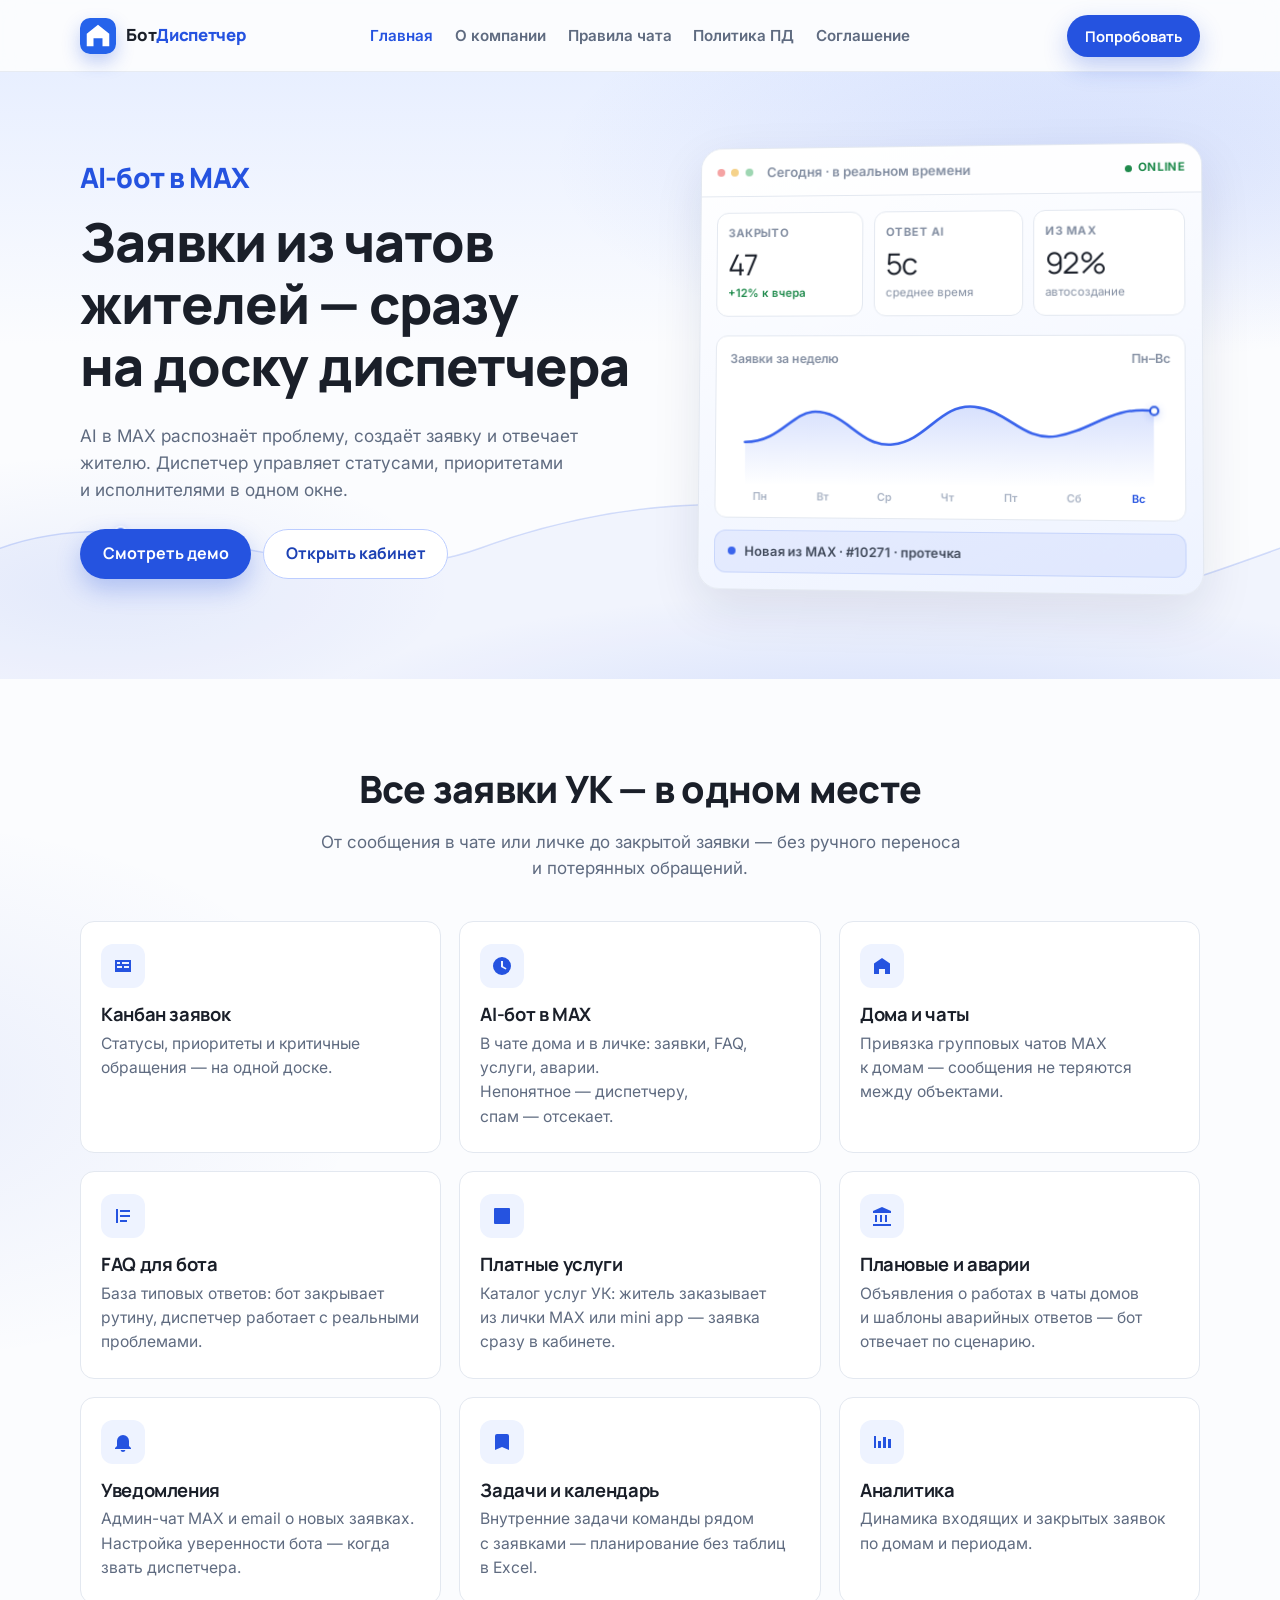
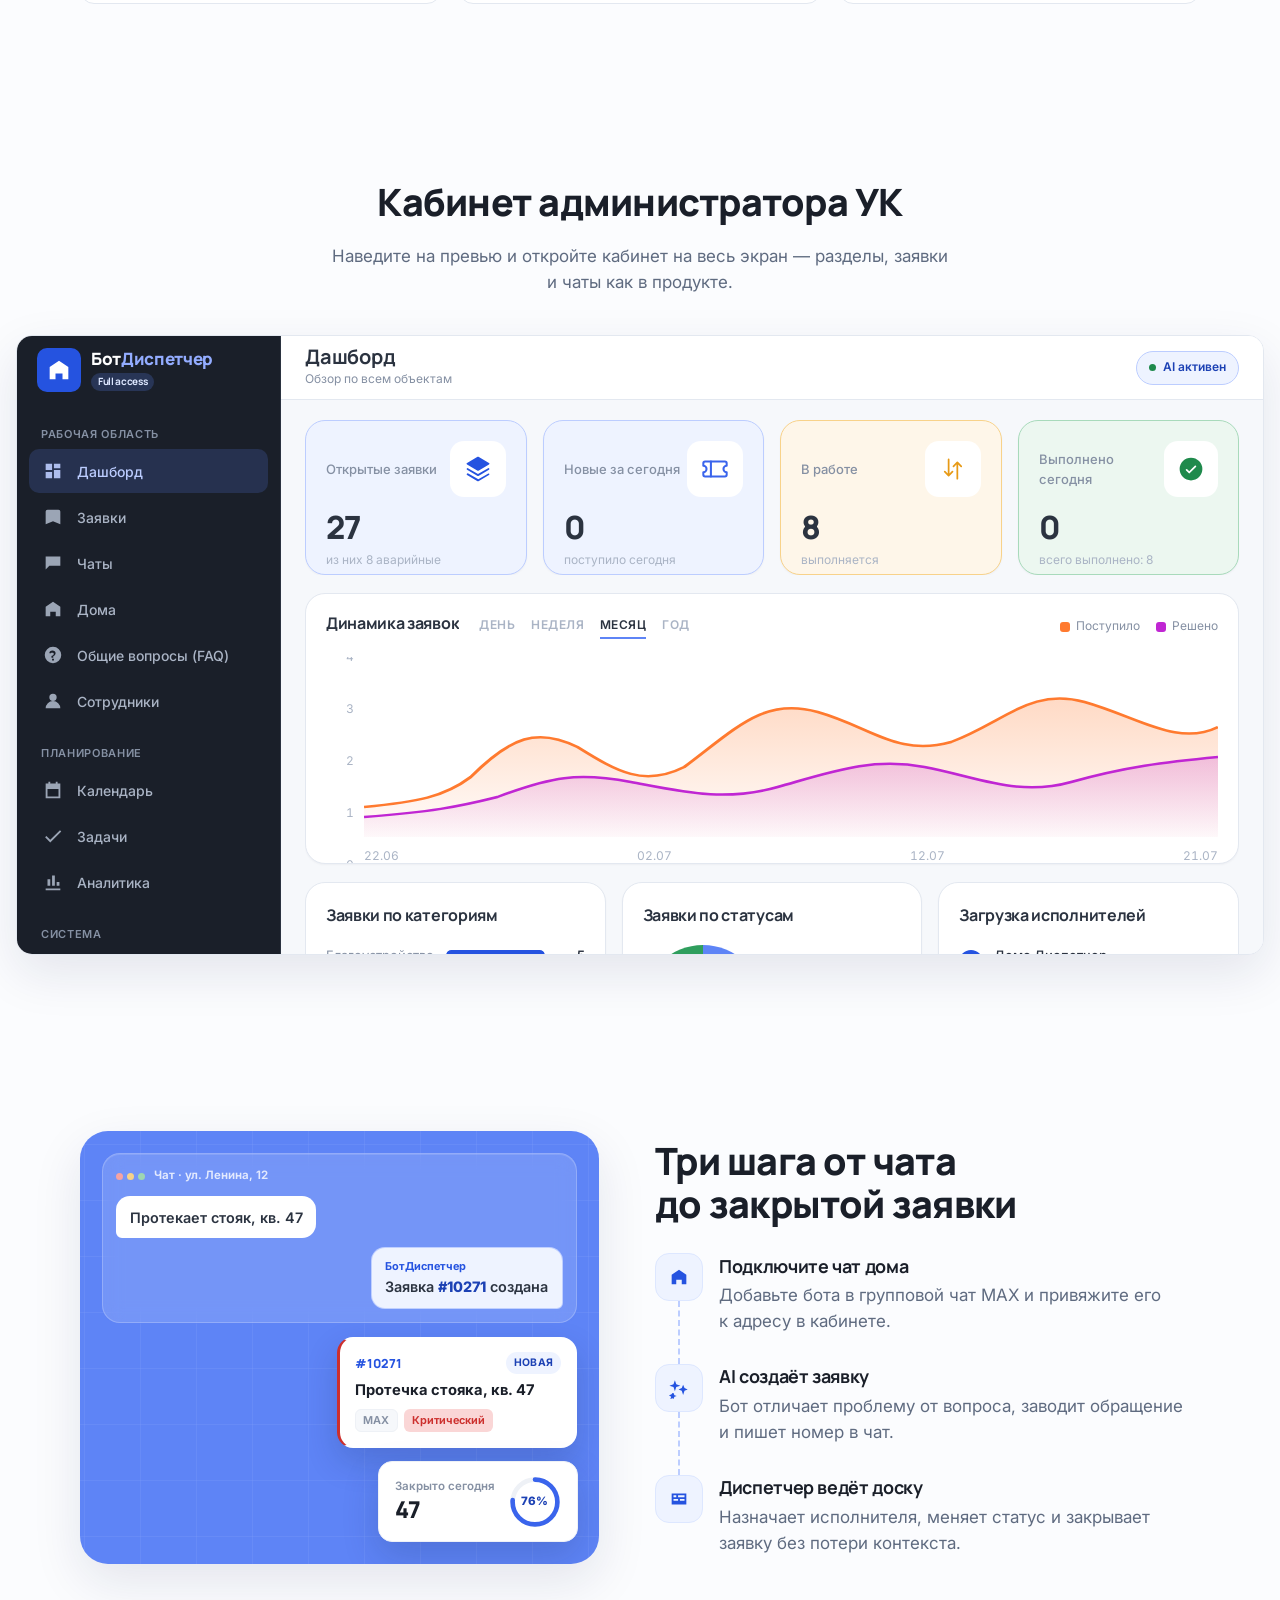
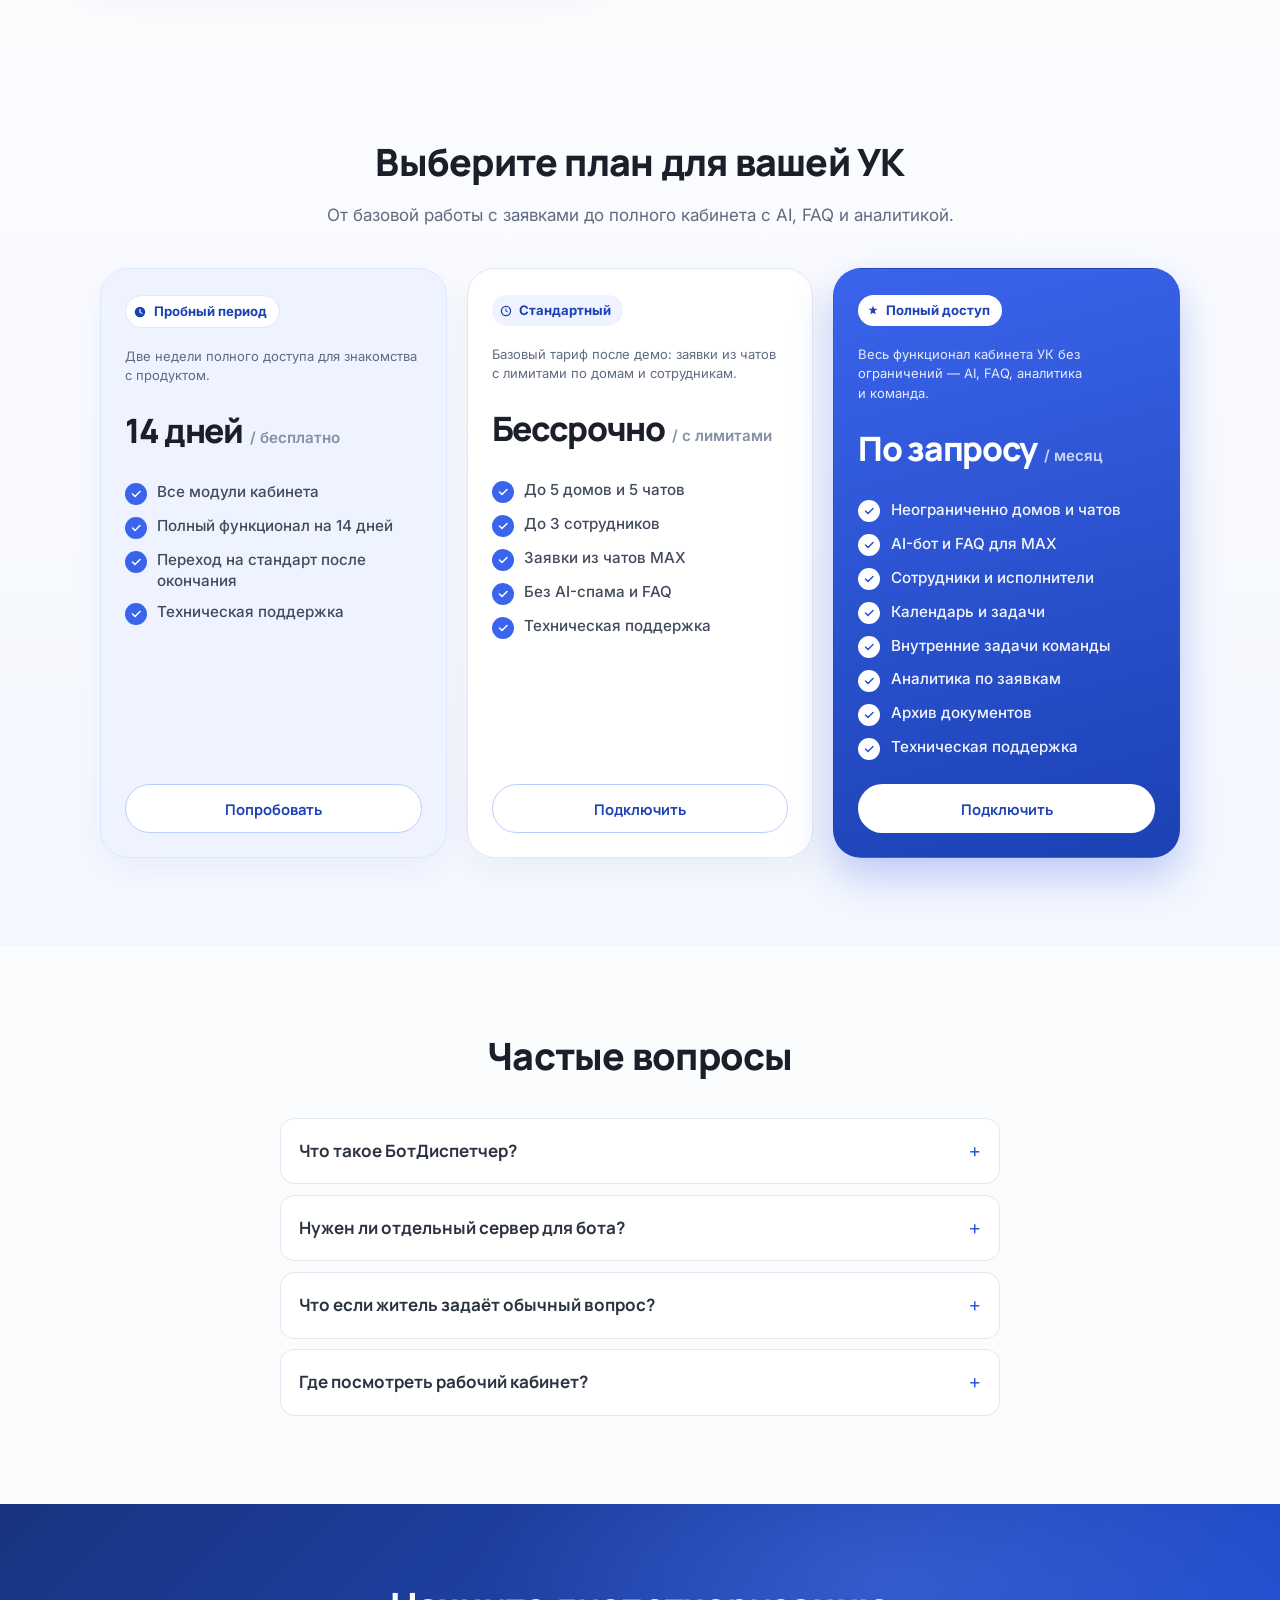
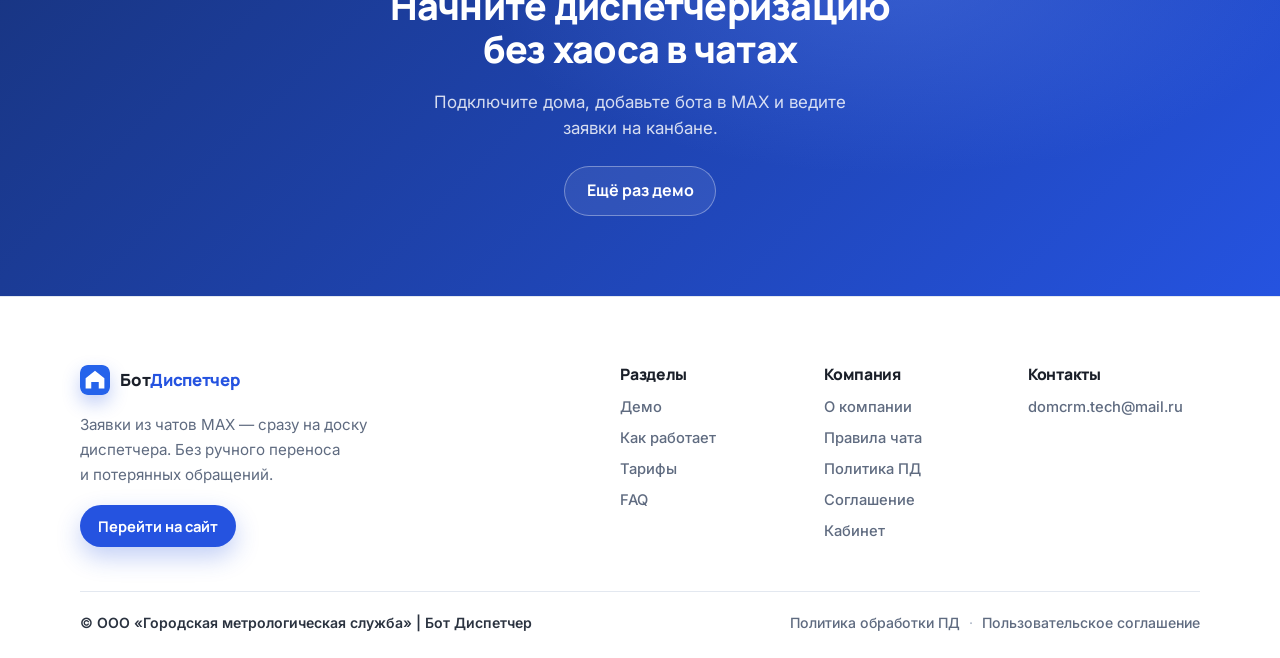
==== commit 8a18622a: "о компании" ====
--- a/index.html
+++ b/index.html
@@ -30,6 +30,7 @@
 
         <nav class="nav" id="nav" aria-label="Основная навигация">
           <a href="index.html" aria-current="page">Главная</a>
+          <a href="about.html">О компании</a>
           <a href="rules.html">Правила чата</a>
           <a href="privacy-policy.html">Политика ПД</a>
           <a href="user-agreement.html">Соглашение</a>
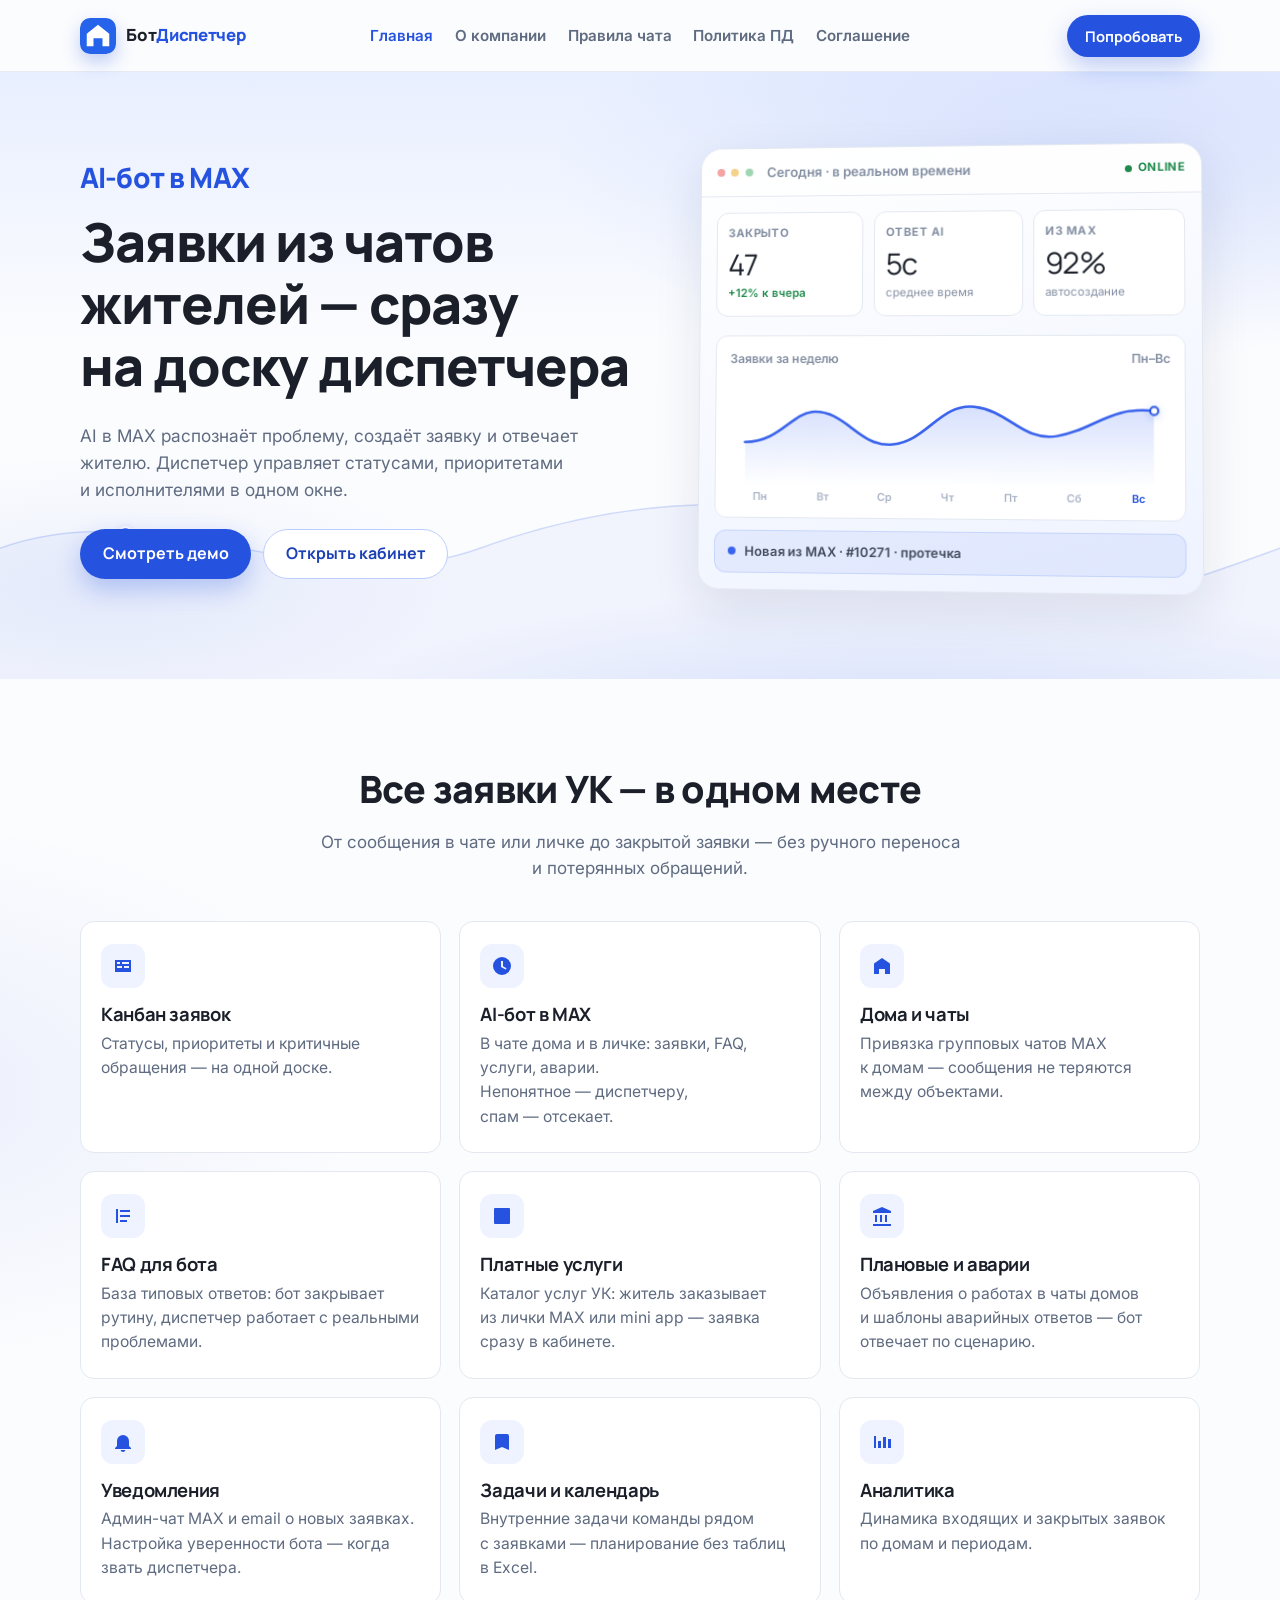
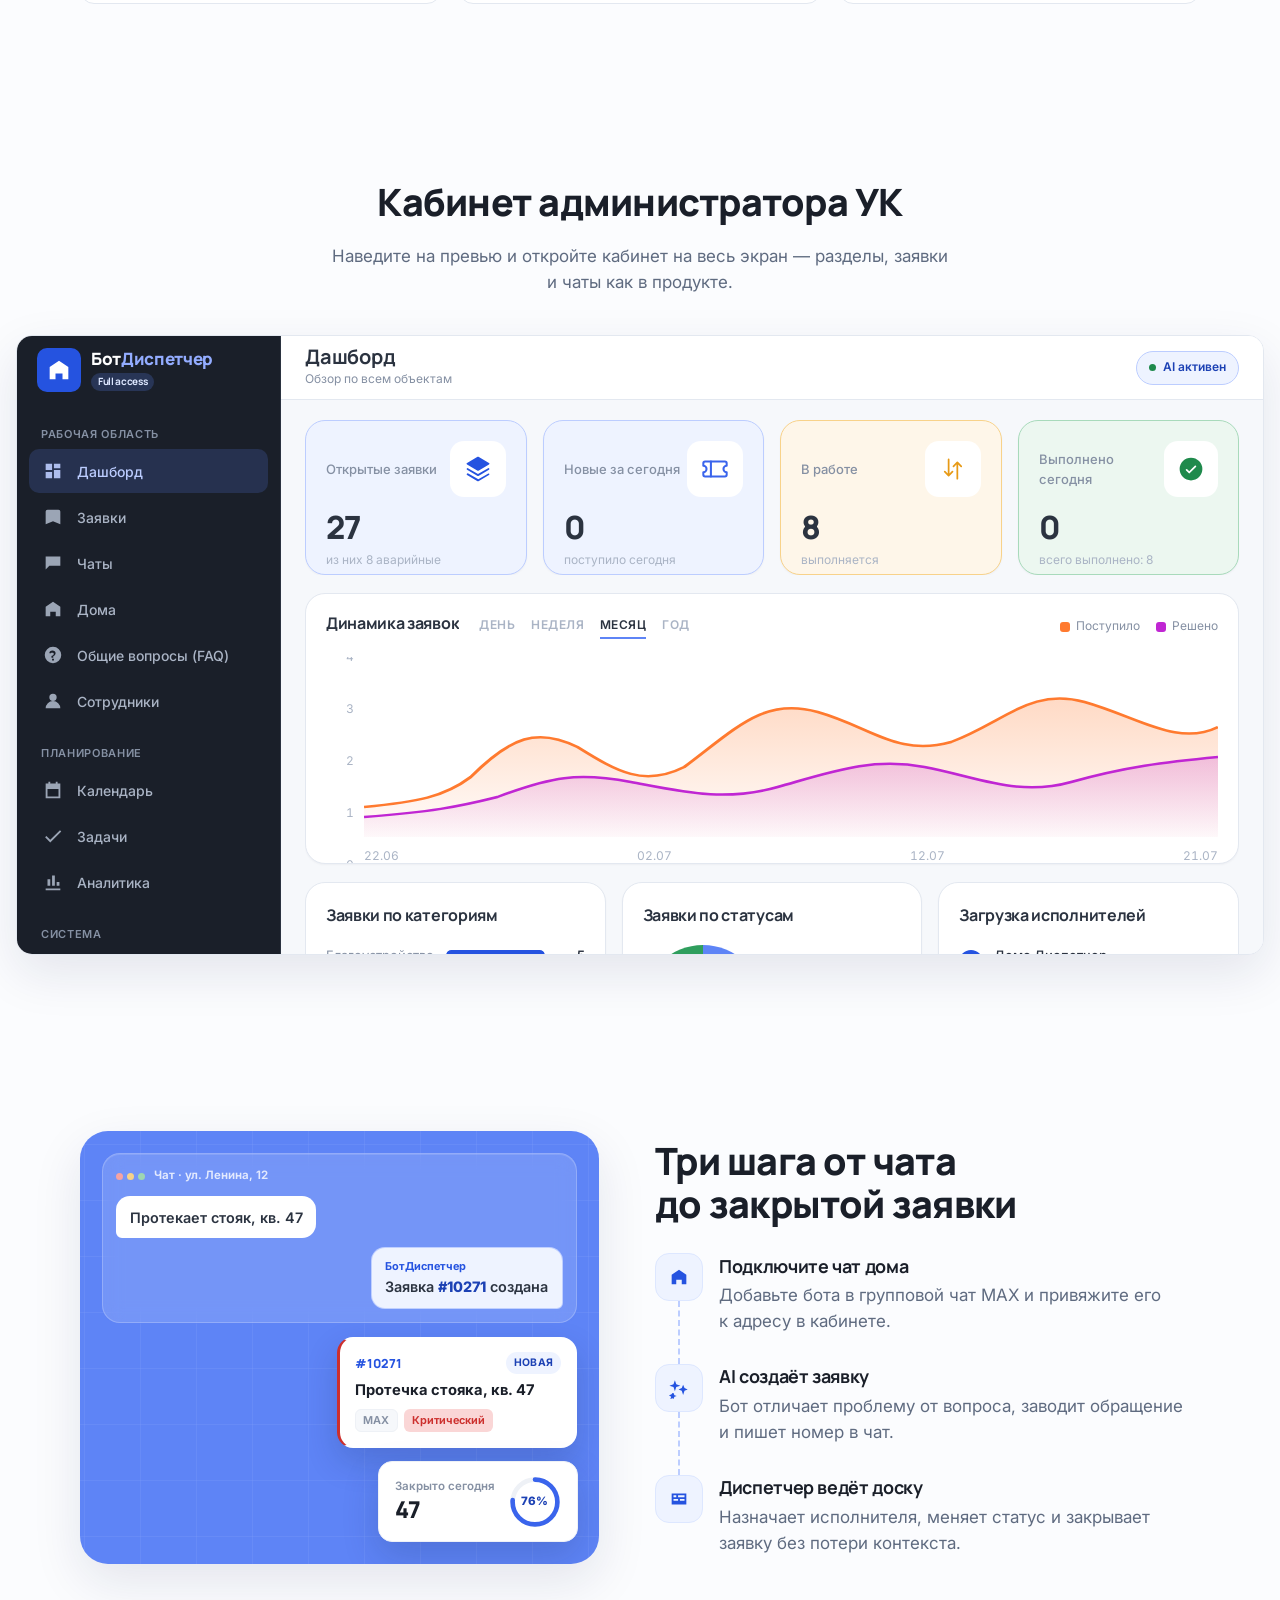
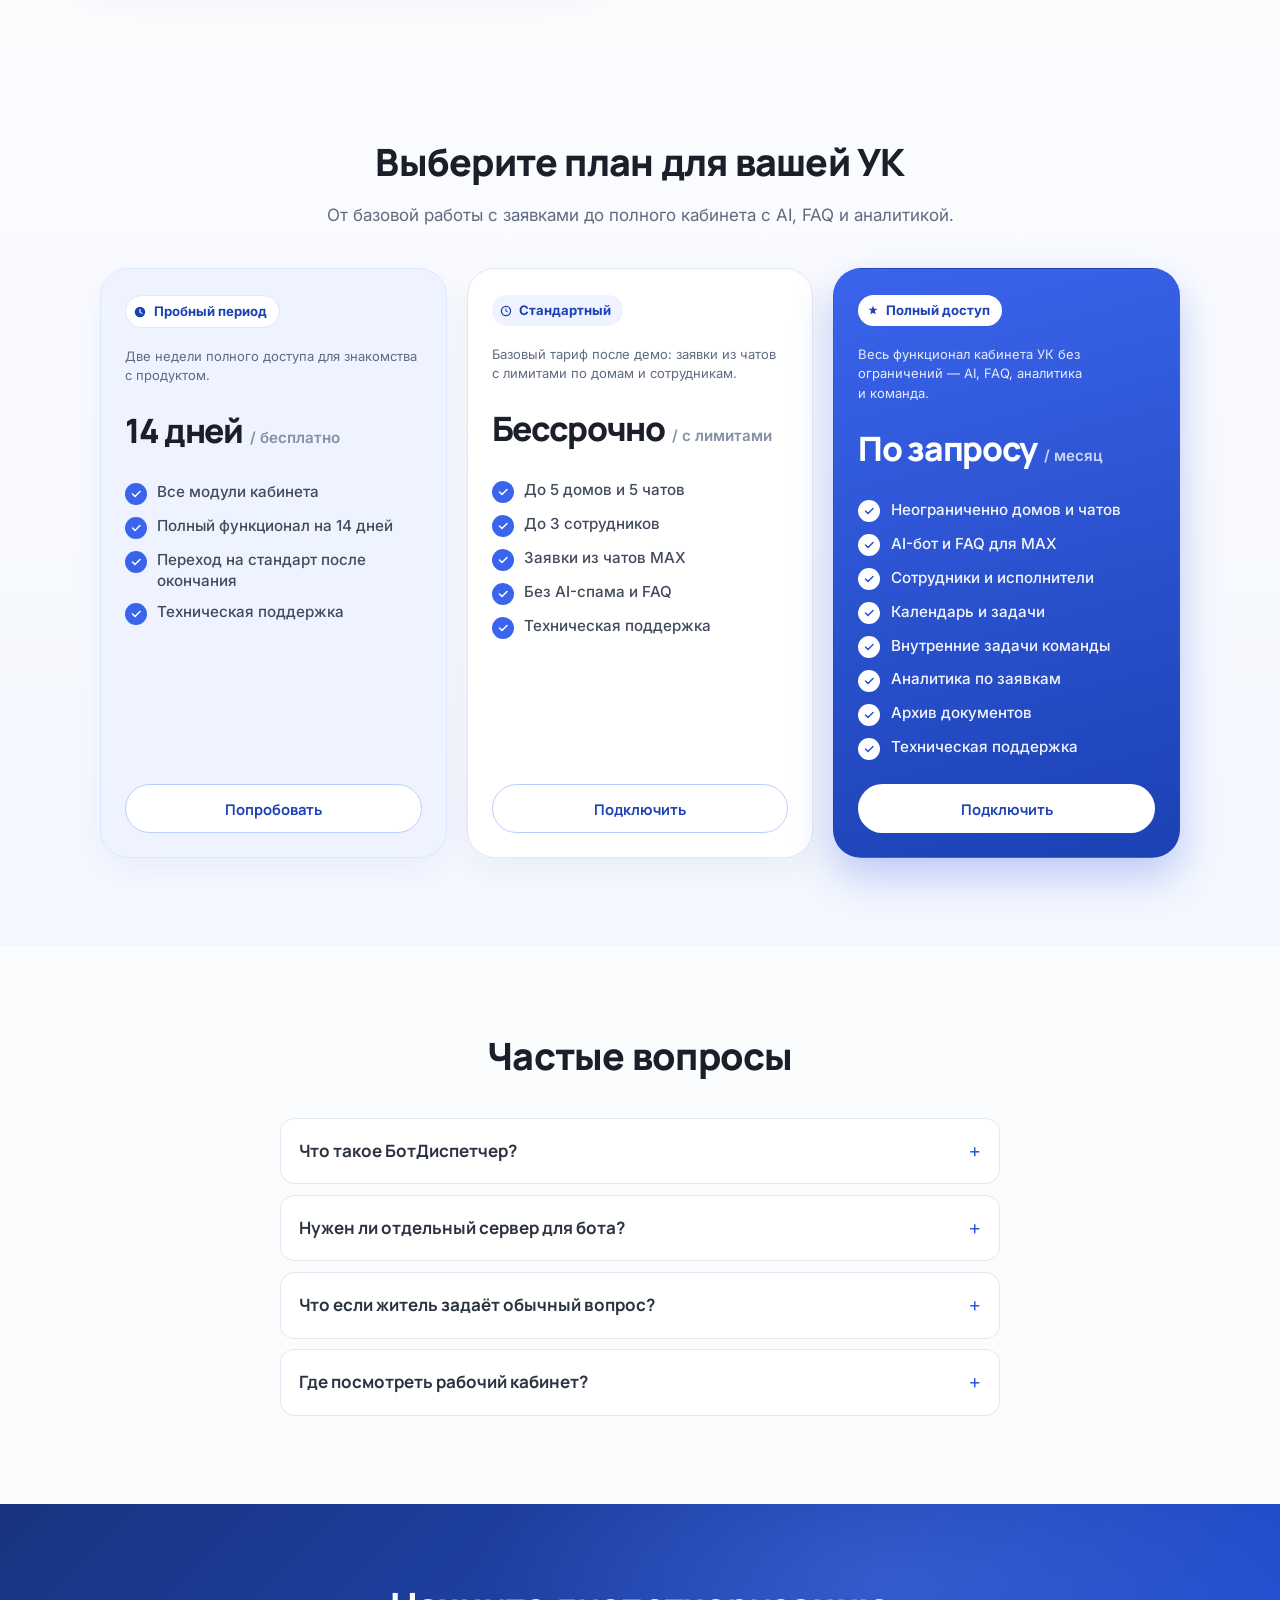
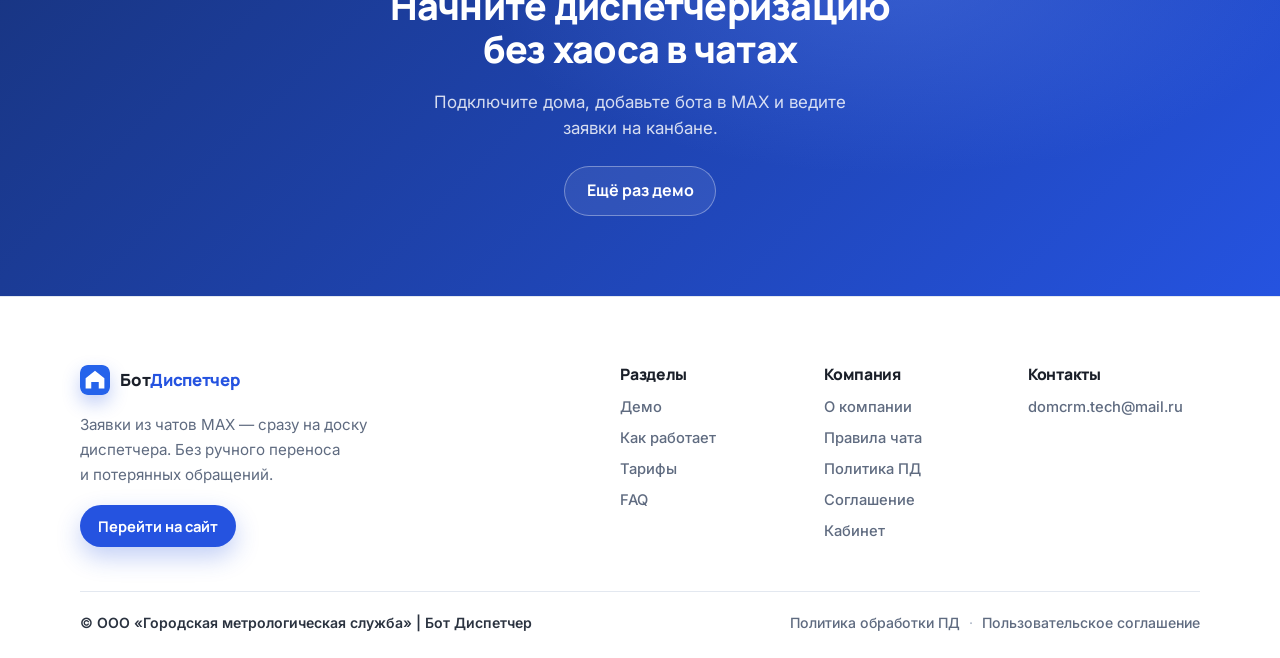
==== commit 1741eb0a: "метрики" ====
--- a/index.html
+++ b/index.html
@@ -17,6 +17,18 @@
     <link rel="icon" href="public/favicon.svg" type="image/svg+xml" />
     <link rel="stylesheet" href="css/styles.css" />
     <link rel="stylesheet" href="css/cabinet.css" />
+    <!-- Yandex.Metrika counter -->
+    <script type="text/javascript">
+    (function(m,e,t,r,i,k,a){
+        m[i]=m[i]||function(){(m[i].a=m[i].a||[]).push(arguments)};
+        m[i].l=1*new Date();
+        for (var j = 0; j < document.scripts.length; j++) {if (document.scripts[j].src === r) { return; }}
+        k=e.createElement(t),a=e.getElementsByTagName(t)[0],k.async=1,k.src=r,a.parentNode.insertBefore(k,a)
+    })(window, document,'script','https://mc.yandex.ru/metrika/tag.js?id=112716961', 'ym');
+
+    ym(112716961, 'init', {ssr:true, webvisor:true, clickmap:true, ecommerce:"dataLayer", referrer: document.referrer, url: location.href, accurateTrackBounce:true, trackLinks:true});
+    </script>
+    <noscript><div><img src="https://mc.yandex.ru/watch/112716961" style="position:absolute; left:-9999px;" alt="" /></div></noscript>
   </head>
   <body>
     <header class="site-header" id="top">
@@ -3813,7 +3825,6 @@
             <button type="submit" class="btn btn--primary lead-form__submit">
               Отправить заявку
             </button>
-            <p class="lead-form__note">только проверка формы</p>
             <p class="lead-form__privacy">
               Отправляя заявку, вы соглашаетесь с
               <a href="privacy-policy.html">Политикой обработки ПД</a>
--- a/css/styles.css
+++ b/css/styles.css
@@ -1798,6 +1798,16 @@
   text-align: center;
 }
 
+.lead-form__note--error {
+  color: var(--red-600);
+  font-weight: 600;
+}
+
+.lead-form__submit:disabled {
+  opacity: 0.7;
+  cursor: wait;
+}
+
 .lead-success {
   text-align: center;
   padding: 0.5rem 0.25rem 0.25rem;
